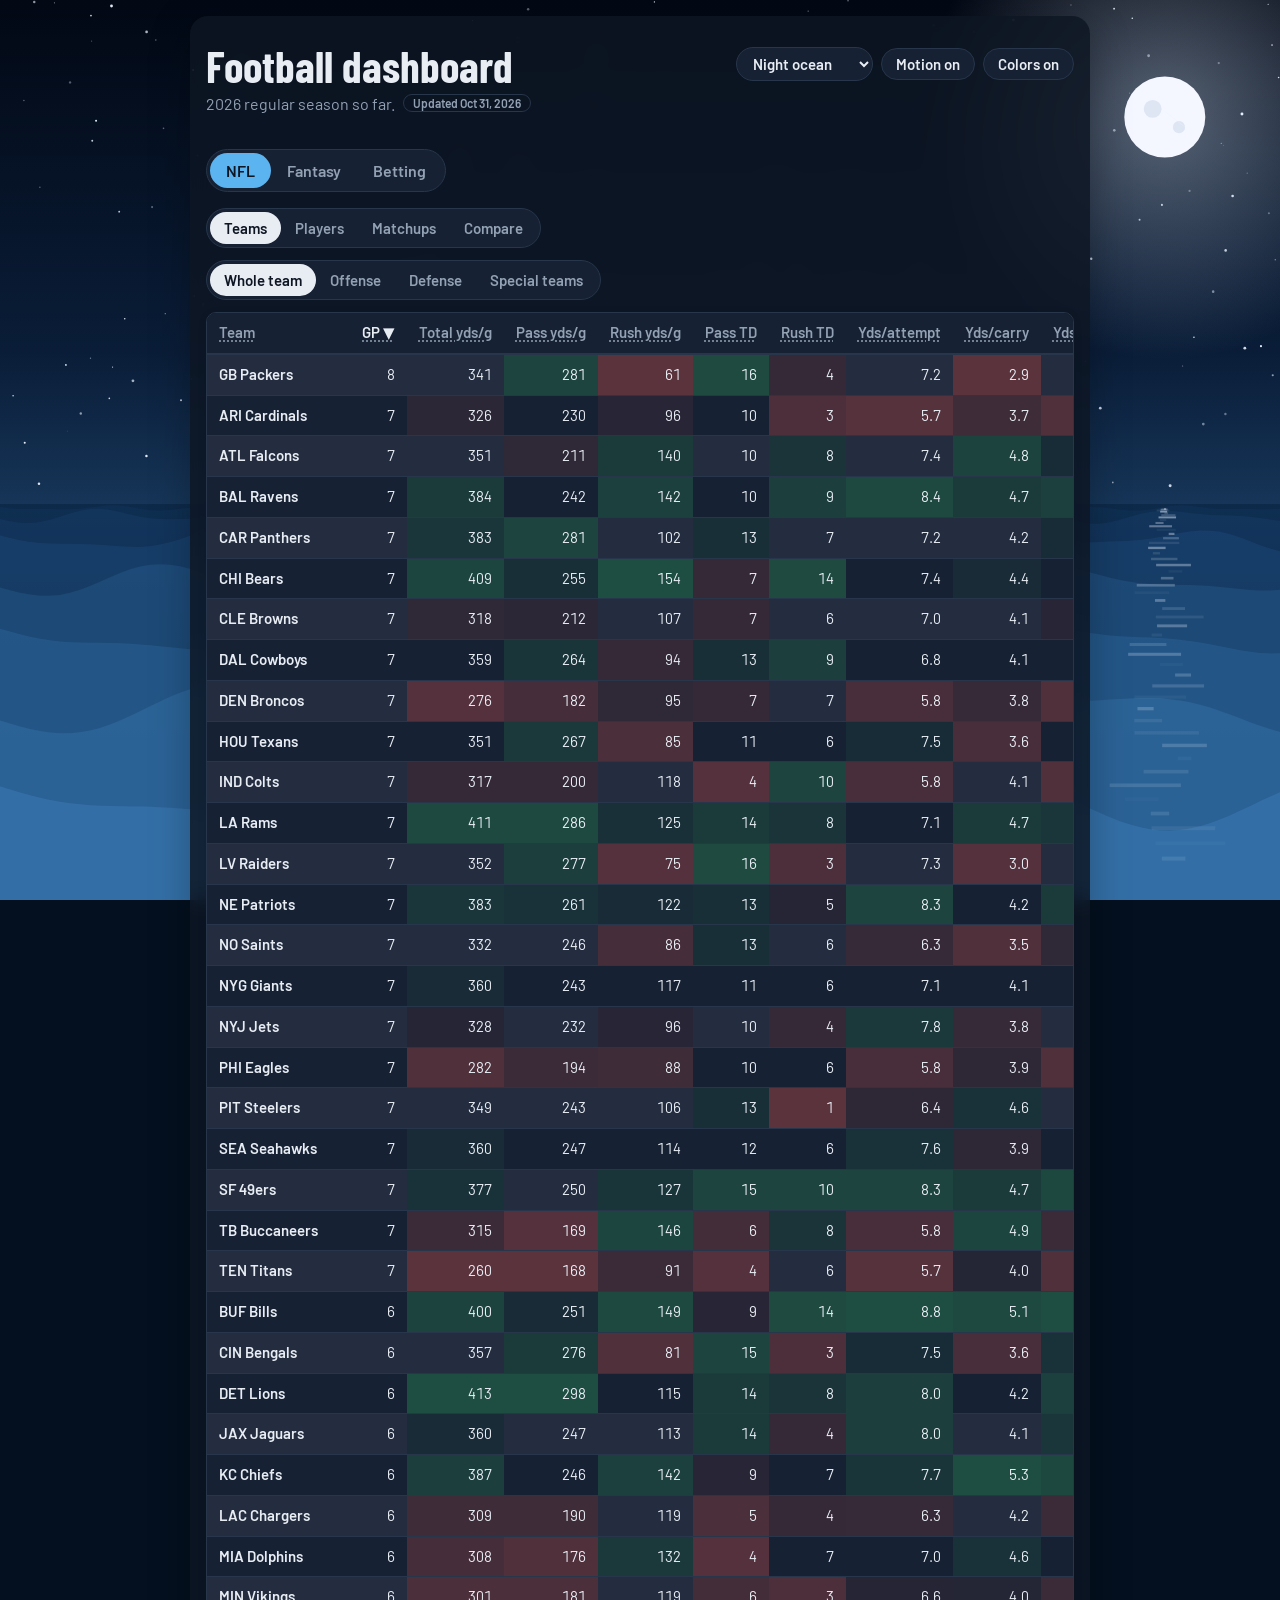
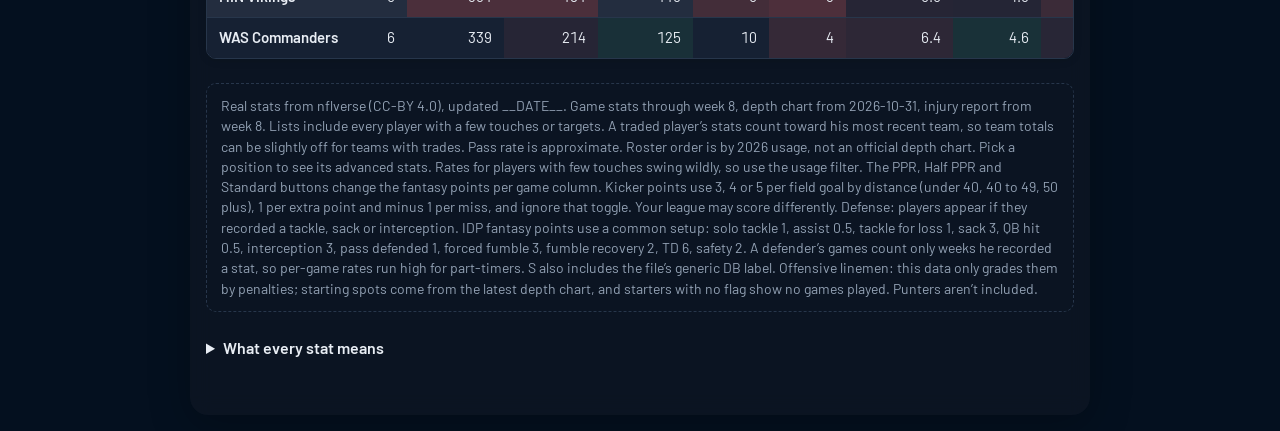
==== template.html @ 21fd90bc "College: picks and games as cards grouped by kickoff, every book's line, level I picks for 1-1.5 poi" ====
<!DOCTYPE html>
<html lang="en"><head><meta charset="utf-8">
<meta name="viewport" content="width=device-width, initial-scale=1, viewport-fit=cover">
<title>Football Dashboard</title>
<link href="https://fonts.googleapis.com/css2?family=Barlow+Condensed:wght@600;700&family=Barlow:wght@400;500;600&display=swap" rel="stylesheet">
<style>
:root{--bg:#eef1f5;--panel:#fff;--ink:#14202e;--mute:#5d6b7b;--line:#d5dce5;--a:#b36d00;--b:#1b72bd;box-sizing:border-box;padding-top:env(safe-area-inset-top,0px);padding-bottom:env(safe-area-inset-bottom,0px)}
@media (prefers-color-scheme:dark){:root:not([data-theme="light"]){--bg:#0e1623;--panel:#162133;--ink:#e8edf4;--mute:#92a1b4;--line:#27364b;--a:#f2b134;--b:#5bb4f0}}
:root[data-theme="dark"]{--bg:#0e1623;--panel:#162133;--ink:#e8edf4;--mute:#92a1b4;--line:#27364b;--a:#f2b134;--b:#5bb4f0}
html{scroll-padding-top:env(safe-area-inset-top,0px)}*,*::before,*::after{box-sizing:border-box}
body{margin:0;background:var(--sky,var(--bg));color:var(--ink);font:400 16px/1.45 Barlow,system-ui,-apple-system,"Segoe UI",sans-serif}
main{max-width:900px;margin:16px auto;padding:20px 16px 48px;position:relative;z-index:1;background:color-mix(in srgb,var(--bg) 84%,transparent);-webkit-backdrop-filter:blur(10px);backdrop-filter:blur(10px);border-radius:18px;box-shadow:0 10px 40px rgba(0,0,0,.25)}
#scene{position:fixed;inset:0;width:100%;height:100%;z-index:0;display:block}
:root[data-theme="dark"]{--sky:#04101f}:root[data-theme="light"]{--sky:#a9d6ff}:root[data-scene="snow"]{--sky:#cfe6fb}
.top .ctl{display:flex;gap:8px;flex-shrink:0;align-items:center}
select.back{font:600 15px Barlow,system-ui,sans-serif;padding:6px 12px;cursor:pointer}
.seg.sec button[aria-pressed="true"]{background:var(--b);color:var(--bg)}
tr:not(.grp):hover td{background:color-mix(in srgb,var(--b) 10%,var(--panel))}
table tr:nth-child(even):not(.grp):not(:hover) td{background:color-mix(in srgb,var(--panel) 94%,var(--ink))}
.wrap{box-shadow:0 2px 10px rgba(0,0,0,.08)}
.upd{display:inline-block;font:600 12px Barlow,system-ui,sans-serif;color:var(--mute);border:1px solid var(--line);border-radius:999px;padding:1px 9px;margin-left:8px;vertical-align:2px}.top .ctl button{white-space:nowrap}
@media (max-width:420px){.top .ctl{flex-direction:column;gap:6px;align-items:flex-end}.top .ctl button,.top .ctl select{padding:5px 10px;font-size:14px;max-width:140px}}
@media (max-width:600px){main{margin:8px 6px;border-radius:14px;padding:16px 12px 40px}}
h1,h2{font-family:"Barlow Condensed","Arial Narrow",sans-serif;margin:8px 0 4px;line-height:1}h1{font-size:clamp(30px,7vw,44px)}h2{font-size:clamp(26px,6vw,36px)}
.sub{color:var(--mute);margin:0 0 16px}
.bar{display:flex;flex-wrap:wrap;gap:10px;align-items:center;margin-bottom:12px}
.seg{display:inline-flex;flex-wrap:wrap;border:1px solid var(--line);border-radius:999px;background:var(--panel);padding:3px}
.seg button{border:0;background:none;color:var(--mute);font:600 15px Barlow,system-ui,sans-serif;padding:7px 14px;border-radius:999px;cursor:pointer}
.seg button[aria-pressed="true"]{background:var(--ink);color:var(--bg)}
input,select{font:500 16px Barlow,system-ui,sans-serif;color:var(--ink);background:var(--panel);border:1px solid var(--line);border-radius:8px;padding:8px 10px}
input{flex:1;min-width:140px}
button:focus-visible,input:focus-visible,select:focus-visible,th:focus-visible,tr:focus-visible{outline:3px solid var(--b);outline-offset:2px}
.wrap{overflow-x:auto;background:var(--panel);border:1px solid var(--line);border-radius:10px}
table{border-collapse:collapse;width:100%;font-size:15px;white-space:nowrap}
th,td{padding:9px 12px;text-align:right}th:first-child,td:first-child{text-align:left}
th{font-weight:600;color:var(--mute);border-bottom:2px solid var(--line);cursor:pointer;user-select:none}th.on{color:var(--ink)}
td{border-top:1px solid var(--line);font-variant-numeric:tabular-nums}
th:first-child,td:first-child{position:sticky;left:0;background:var(--panel)}td.nm{font-weight:600}tr.grp td{font:600 14px Barlow,system-ui,sans-serif;color:var(--mute);background:var(--bg);text-align:left}tr.go{cursor:pointer}tr.go:hover td{background:var(--bg)}
.tag{display:inline-block;min-width:2.4em;text-align:center;font:700 13px "Barlow Condensed",sans-serif;border-radius:4px;padding:1px 5px;color:var(--bg);background:var(--mute)}
.tag.QB{background:var(--a)}.tag.WR{background:var(--b)}
.tiles{display:grid;grid-template-columns:repeat(auto-fit,minmax(130px,1fr));gap:10px;margin:14px 0 18px}
.tile{background:var(--panel);border:1px solid var(--line);border-top:4px solid var(--b);border-radius:10px;padding:10px 12px}
.tile b{display:block;font:700 28px/1.1 "Barlow Condensed",sans-serif}.tile span{color:var(--mute);font-size:14px}
h3{font:600 17px Barlow,system-ui,sans-serif;margin:18px 0 6px}
.back{border:1px solid var(--line);background:var(--panel);color:var(--ink);border-radius:999px;font:600 15px Barlow,system-ui,sans-serif;padding:6px 14px;cursor:pointer}
.note{margin-top:24px;padding:12px 14px;border:1px dashed var(--line);border-radius:10px;color:var(--mute);font-size:14px}
.picks{display:grid;grid-template-columns:1fr 1fr;gap:10px;margin-bottom:14px}.pick{background:var(--panel);border:1px solid var(--line);border-radius:10px;padding:10px}.pick.a{border-top:4px solid var(--a)}.pick.b{border-top:4px solid var(--b)}.pick input{width:100%;min-width:0}
.verdict{font:700 clamp(22px,5vw,30px)/1.1 "Barlow Condensed","Arial Narrow",sans-serif;margin:16px 0 8px}
.tally{display:flex;height:10px;border-radius:5px;overflow:hidden;margin-bottom:12px}.tally i{display:block}.tally .a{background:var(--a)}.tally .b{background:var(--b)}.tally .t{background:var(--line)}
.sec{font:600 15px Barlow,system-ui,sans-serif;color:var(--mute);margin:18px 0 4px}
.row{padding:10px 0;border-top:1px solid var(--line)}.lbl{text-align:center;font-weight:500;font-size:15px;margin-bottom:6px}
.line{display:grid;grid-template-columns:64px 1fr 64px;gap:10px;align-items:center}
.cv{font:700 22px/1 "Barlow Condensed","Arial Narrow",sans-serif;color:var(--mute)}.cv.a{text-align:right}.cv.win.a{color:var(--a)}.cv.win.b{color:var(--b)}
.field{position:relative;display:flex;height:22px;border-radius:4px;overflow:hidden;background:var(--line)}
.field::after{content:"";position:absolute;inset:0;pointer-events:none;background:repeating-linear-gradient(90deg,transparent 0 calc(10% - 1px),rgba(128,128,128,.35) calc(10% - 1px) 10%)}
.fa{background:var(--a);opacity:.4}.fb{background:var(--b);opacity:.4}.row.wa .fa,.row.wb .fb{opacity:1}
.meter{position:relative;height:16px;border-radius:8px;background:var(--line);margin:4px 0 2px;overflow:hidden}
.meter::after{content:"";position:absolute;left:50%;top:-2px;bottom:-2px;width:2px;background:var(--ink);opacity:.5}
.meter i{position:absolute;top:0;bottom:0}.meter .mo{background:var(--a)}.meter .md{background:var(--b)}
.mlab{display:flex;justify-content:space-between;font-size:13px;color:var(--mute)}
.edge{margin:14px 0 4px}.edge b{font-weight:600}
.lvl{display:inline-block;min-width:2.2em;text-align:center;font:700 15px/1.3 "Barlow Condensed",sans-serif;border-radius:4px;padding:0 6px;margin-right:6px;color:#fff;background:var(--mute)}
.lvl.o{background:var(--a);color:var(--bg)}.lvl.d{background:var(--b);color:var(--bg)}.lvl.e{background:var(--line);color:var(--ink)}
.thr{display:inline-block;font:600 12px Barlow,system-ui,sans-serif;border-radius:999px;padding:1px 8px;border:1px solid var(--line)}
.thr.t4{background:#c0392b;color:#fff;border-color:#c0392b}.thr.t3{background:#e67e22;color:#fff;border-color:#e67e22}.thr.t2{color:var(--ink)}.thr.t1{color:var(--mute)}
.mix{display:flex;height:26px;border-radius:6px;overflow:hidden;font:600 14px/26px Barlow,system-ui,sans-serif;color:#fff;margin:6px 0 2px;position:relative}
.mix span{padding:0 8px;white-space:nowrap}.mix .p{background:var(--b)}.mix .r{background:var(--a);text-align:right}
.mix i{position:absolute;top:0;bottom:0;width:2px;background:var(--ink)}
td.wr{white-space:normal;min-width:170px}.olt th,.olt td{text-align:left}
[hidden]{display:none!important}
.top{display:flex;justify-content:space-between;align-items:center;gap:12px}
.dl{display:inline-block;font:600 11px/1.5 Barlow,system-ui,sans-serif;border-radius:4px;padding:0 5px;margin-left:2px;border:1px solid var(--line);color:var(--mute);vertical-align:1px}
.dl.on{border-color:var(--ink);color:var(--ink)}
.ptag{margin-top:6px;font-size:14px;color:var(--mute)}
.sec button{font-size:16px;padding:8px 16px}
.card{background:var(--panel);border:1px solid var(--line);border-radius:10px;padding:14px 16px;max-width:70ch}.card h3{margin-top:0}
.up{color:#2e9e5b;font-weight:600}.dn{color:#d9534f;font-weight:600}
.why{display:inline-block;font:600 12px Barlow,system-ui,sans-serif;border-radius:999px;padding:1px 8px;margin:1px 2px;background:var(--line);color:var(--ink)}
.gr{display:inline-block;min-width:1.8em;text-align:center;font:700 15px/1.4 "Barlow Condensed",sans-serif;border-radius:4px;color:var(--bg)}
.me td{background:color-mix(in srgb,var(--a) 14%,var(--panel))}.adv{margin:6px 0 4px 18px;padding:0}.adv li{margin:4px 0}
.st5{color:#f2b134;letter-spacing:-1px;font-size:12px;margin-left:4px}
.gA{background:#2e9e5b}.gB{background:#7cb342}.gC{background:var(--mute)}.gD{background:#e67e22}.gF{background:#d9534f}
.gl{text-decoration:underline dotted;text-underline-offset:3px;text-decoration-color:var(--mute)}
.tip{position:absolute;z-index:20;background:var(--ink);color:var(--bg);font:500 14px/1.35 Barlow,system-ui,sans-serif;padding:8px 10px;border-radius:8px;box-shadow:0 4px 14px rgba(0,0,0,.3);pointer-events:none}
#gls summary{cursor:pointer;font-weight:600;margin:24px 0 8px}#glist{display:grid;grid-template-columns:max-content 1fr;gap:4px 14px;font-size:14px}#glist dt{font-weight:600}#glist dd{margin:0;color:var(--mute)}
@media (max-width:600px){#glist{grid-template-columns:1fr}#glist dd{margin-bottom:8px}}
.pcard{position:fixed;inset:0;z-index:30;background:rgba(0,0,0,.55);display:flex;align-items:flex-start;justify-content:center;padding:4vh 12px;overflow:auto}
.pcw{position:relative;background:var(--panel);color:var(--ink);border:1px solid var(--line);border-radius:16px;max-width:680px;width:100%;padding:18px 18px 22px;box-shadow:0 20px 60px rgba(0,0,0,.45)}
.pcx{position:absolute;top:12px;right:12px;padding:4px 11px}
.pch{display:flex;gap:14px;align-items:center;margin-right:40px}.pch img{width:84px;height:84px;object-fit:cover;border-radius:50%;background:var(--bg);border:2px solid var(--line);flex-shrink:0}
.pch h2{margin:0 0 4px}.pcm{color:var(--mute);font-size:14px}
.tiles2{display:grid;grid-template-columns:repeat(auto-fit,minmax(104px,1fr));gap:8px;margin:14px 0}
.tl{background:var(--bg);border:1px solid var(--line);border-radius:10px;padding:8px 10px}.tl b{display:block;font:700 22px/1.1 "Barlow Condensed",sans-serif}.tl span{font-size:12px;color:var(--mute)}
.pcs h3{margin:16px 0 6px}.nws a{color:var(--ink)}.nws li{margin:6px 0}.nws small{color:var(--mute)}.rw{background:var(--bg);border-left:3px solid var(--b);border-radius:6px;padding:8px 12px;font-size:15px}
svg.gl2 text{fill:var(--mute);font:600 11px Barlow,system-ui,sans-serif}
td.nm{cursor:pointer}td.nm:hover{text-decoration:underline;text-underline-offset:3px}
@media (max-width:600px){.pcard{padding:0}.pcw{border-radius:0;min-height:100%}}
.seg.lg button{font-size:16px;padding:7px 18px}.seg.lg button[aria-pressed="true"]{background:var(--a);color:var(--bg)}
.lad{display:inline-block;font:500 13px/1.6 Barlow,system-ui,sans-serif;border:1px solid var(--line);border-radius:999px;padding:0 9px;margin:3px 4px 0 0;white-space:nowrap}.lad.on{border-color:#2e9e5b;background:color-mix(in srgb,#2e9e5b 18%,var(--panel))}.ladr{margin-top:8px}
.gc.cpk{border-color:#2e9e5b;box-shadow:0 0 0 1px #2e9e5b}.pill2{display:inline-block;font:700 13px/1.6 Barlow,system-ui,sans-serif;border-radius:999px;padding:0 10px;background:#2e9e5b;color:#fff;align-self:flex-start;white-space:nowrap}
.bsel{display:flex;align-items:center;gap:8px;font:600 14px Barlow,system-ui,sans-serif;color:var(--mute)}.bsel select{padding:6px 10px;font-size:15px}
.bgrid{display:grid;grid-template-columns:repeat(auto-fill,minmax(250px,1fr));gap:12px}.ggrid{display:grid;grid-template-columns:repeat(auto-fill,minmax(440px,1fr));gap:14px}.gc .gmt td{white-space:normal}
@media (max-width:600px){.ggrid{grid-template-columns:1fr}.wpw{max-width:none;flex-basis:100%}.gc .gmt td,.gc .gmt th{padding:6px 5px;font-size:14px;white-space:normal}.bsel{width:100%}.bsel select{flex:1}}
.gc,.bc,.ggrid>*,.bgrid>*{min-width:0}
.bc{background:var(--panel);border:1px solid var(--line);border-left:5px solid var(--lc,var(--a));border-radius:12px;padding:12px 14px;box-shadow:0 2px 10px rgba(0,0,0,.08)}
.bc.l2{--lc:#7cb342}.bc.l3{--lc:#2e9e5b}.bc.hero{margin:6px 0 4px;padding:16px 18px;border-left-width:8px}.bc.hero .bct{font-size:clamp(24px,5vw,32px)}
.bck{font:700 12px Barlow,system-ui,sans-serif;letter-spacing:.08em;text-transform:uppercase;color:var(--lc,var(--a));margin-bottom:4px}
.bch{display:flex;align-items:flex-start;gap:6px}.bct{font:700 20px/1.15 "Barlow Condensed","Arial Narrow",sans-serif}.bct a{color:inherit;text-decoration:underline dotted;text-underline-offset:3px}
.bcp{margin:6px 0 0;font-size:14px;color:var(--mute)}.bcp b{color:var(--ink);font-size:16px}
.bcw{margin:8px 0 0;padding-left:18px;font-size:14px;color:var(--mute)}.bcw li{margin:3px 0}.bcw b{color:var(--ink);font-weight:600}
.vch{display:inline-block;font:700 12px/1.5 Barlow,system-ui,sans-serif;border-radius:999px;padding:0 7px;background:#2e9e5b;color:#fff;white-space:nowrap}
.mch{display:inline-block;font:700 12px/1.5 Barlow,system-ui,sans-serif;border-radius:999px;padding:0 7px;background:var(--b);color:var(--bg)}
.hd{display:inline-flex;gap:2px;vertical-align:-2px}.hd i{display:block;width:8px;height:14px;border-radius:2px;background:var(--mute);opacity:.5}.hd i.y{background:#2e9e5b;opacity:1}.hd i.n{background:#d9534f;opacity:1}
.gc{background:var(--panel);border:1px solid var(--line);border-radius:12px;padding:12px 14px;box-shadow:0 2px 10px rgba(0,0,0,.08);display:flex;flex-direction:column;gap:10px}
.gch{display:flex;justify-content:space-between;gap:10px;flex-wrap:wrap}.gt{font:700 26px/1 "Barlow Condensed","Arial Narrow",sans-serif}.gt small{font-size:16px;color:var(--mute);font-weight:600}
.wpw{flex:1;min-width:150px;max-width:220px}.wpb{position:relative;display:flex;height:22px;border-radius:6px;overflow:hidden;font:600 12px/22px Barlow,system-ui,sans-serif;color:#fff}
.wpb span{padding:0 6px;white-space:nowrap;overflow:hidden}.wpb .wa{background:var(--a)}.wpb .wh{background:var(--b);text-align:right}.wpb i{position:absolute;top:-2px;bottom:-2px;width:3px;margin-left:-1px;background:var(--ink);border:1px solid var(--panel)}
.gc .wrap{box-shadow:none}.gmt td,.gmt th{padding:7px 8px;text-align:left;white-space:nowrap}.gmt td:first-child{color:var(--mute);font-weight:600}
.gmeta{display:flex;flex-direction:column;gap:2px;font-size:14px;color:var(--mute)}.gmeta b{color:var(--ink);font-weight:600}
.gprop{align-self:flex-start}
main.wide{max-width:1180px}
.sv{border:1px solid var(--line);background:var(--bg);color:var(--ink);border-radius:999px;font:700 13px/1 Barlow,system-ui,sans-serif;width:24px;height:24px;padding:0;margin-left:6px;cursor:pointer;vertical-align:1px}.sv.on{background:var(--b);color:var(--bg);border-color:var(--b)}
.sv2{margin-top:10px;font-size:14px;padding:5px 12px}.sv2.on{background:var(--b);color:var(--bg);border-color:var(--b)}
.rs{display:inline-block;font:700 12px/1.6 Barlow,system-ui,sans-serif;border-radius:999px;padding:0 9px}.rs.w{background:#2e9e5b;color:#fff}.rs.l{background:#d9534f;color:#fff}.rs.p{background:var(--line);color:var(--ink)}.rs.o{border:1px solid var(--line);color:var(--mute)}
.rstrip{background:var(--panel);border:1px solid var(--line);border-radius:10px;padding:8px 12px;margin-bottom:12px;font-size:15px}.rstrip a{color:var(--b)}
.wxw{display:inline-block;font:700 11px/1.5 Barlow,system-ui,sans-serif;border-radius:999px;padding:0 6px;background:#e67e22;color:#fff}
.stk{width:80px;min-width:0;flex:0;padding:4px 6px;font-size:15px}.psub{font:500 12px Barlow,system-ui,sans-serif;color:var(--mute)}.pt td.nm{white-space:nowrap}
</style></head><body><canvas id="scene" aria-hidden="true"></canvas><main>
<div class="top"><h1>Football dashboard</h1><div class="ctl"><select class="back" id="scn" aria-label="Background scene"><option value="ocean">Night ocean</option><option value="grass">Day grassland</option><option value="snow">Snowy peak</option></select><button class="back" id="mot" aria-label="Turn background motion on or off"></button><button class="back" id="clr" aria-label="Turn stat colors on or off"></button></div></div>
<p class="sub">2026 regular season so far.<span class="upd" id="upd"></span></p>
<nav class="bar"><div class="seg sec" id="sec"><button data-s="nfl" aria-pressed="true">NFL</button><button data-s="fan" aria-pressed="false">Fantasy</button><button data-s="bet" aria-pressed="false">Betting</button></div></nav>
<div class="bar" id="nflnav"><div class="seg" id="tabs"><button data-v="t" aria-pressed="true">Teams</button><button data-v="p" aria-pressed="false">Players</button><button data-v="n" aria-pressed="false">Matchups</button><button data-v="c" aria-pressed="false">Compare</button></div></div>
<section id="vp" hidden>
 <div class="bar"><div class="seg" id="side"><button data-d="O" aria-pressed="true">Offense</button><button data-d="D" aria-pressed="false">Defense</button></div></div>
 <div class="bar"><input id="q" type="search" placeholder="Search players" aria-label="Search players"><select id="tm" aria-label="Team"></select><select id="mn" aria-label="Minimum usage"><option value="0">Any usage</option><option value="10">10+ touches or targets</option><option value="25">25+</option><option value="50">50+</option></select></div>
 <div class="bar"><div class="seg" id="pos"></div><div class="seg" id="xg" hidden></div><div class="seg" id="sc"><button data-s="ppr" aria-pressed="true">PPR</button><button data-s="half" aria-pressed="false">Half PPR</button><button data-s="std" aria-pressed="false">Standard</button></div></div>
 <div class="wrap" id="pt"></div><p class="sub" id="ld">Loading stats…</p>
</section>
<section id="vt"><div class="bar"><div class="seg" id="tv"><button data-w="W" aria-pressed="true">Whole team</button><button data-w="O" aria-pressed="false">Offense</button><button data-w="D" aria-pressed="false">Defense</button><button data-w="S" aria-pressed="false">Special teams</button></div></div><div class="wrap" id="tt"></div><div id="td" hidden></div></section>
<section id="vc" hidden><div class="bar"><div class="seg" id="cpos"></div></div>
<div class="picks"><div class="pick a"><input id="ca" list="cl" aria-label="Player A" onfocus="this.select()"><div class="ptag" id="ia"></div></div><div class="pick b"><input id="cb" list="cl" aria-label="Player B" onfocus="this.select()"><div class="ptag" id="ib"></div></div></div><datalist id="cl"></datalist>
<div class="verdict" id="cv"></div><div class="tally" id="ct"></div><div id="cr"></div>
<p class="sub">Tap a name box and start typing to search every player at that position.</p></section>

<section id="vn" hidden><h2>Matchups</h2><p class="sub">Pick a game, then switch between the battle up front and the skill-position matchups.</p>
<div class="bar"><select id="gm" aria-label="Game"></select><div class="seg" id="mv"><button data-m="t" aria-pressed="true">Trenches</button><button data-m="s" aria-pressed="false">Skill positions</button></div></div>
<div id="ms" hidden></div><div id="mt"><div id="mu"></div>
<h3>Offensive line units</h3><div class="wrap" id="ou"></div>
<h3>Defensive line units</h3><div class="wrap" id="du"></div>
<div class="note">How the edge works: each unit’s league ranks are averaged (pass protection uses sack rate allowed and pass EPA; pass rush uses sacks and QB hits; the run game uses yards per carry and rush EPA; the front uses tackles for loss and line tackles for loss). The gap between the two averages sets the level: Even under 4 rank spots, I (slight) 4 to 9, II (clear) 10 to 17, III (big) 18 or more. It’s a guide, not a prediction. Starters and alignments come from the latest nflverse depth chart, and defenses shift fronts every play, so “likely across from him” is the usual alignment, not a guarantee. Threat levels rank every starting front player by sacks, QB hits and tackles for loss per team game: Elite is top 10%, High top 25%, Solid top half. Individual blocking grades (ESPN block win rates, PFF) aren’t in this data, so linemen show penalties only (see them under Players, Offense, OL). Run defense allowed needs game-by-game data, so tackles for loss stands in for it.</div></div></div></section>

<section id="sf" hidden><h2>Fantasy</h2>
<div class="bar"><div class="seg" id="fmt"><button data-f="dyn" aria-pressed="true">Dynasty</button><button data-f="red" aria-pressed="false">Redraft</button></div></div>
<div class="bar"><div class="seg" id="fv"><button data-x="m" aria-pressed="true">My league</button><button data-x="s" aria-pressed="false">Start / sit</button><button data-x="r" aria-pressed="false">Rankings</button><button data-x="c" aria-pressed="false">College</button></div></div>
<div id="fm"><div class="bar"><div class="seg" id="fpl"><button data-p="s" aria-pressed="true">Sleeper</button><button data-p="e" aria-pressed="false">ESPN</button></div></div>
<div class="bar" id="fsl"><input id="fsu" type="text" placeholder="Your Sleeper username" aria-label="Sleeper username" autocomplete="username"><button class="back" id="fsgo">Load my leagues</button><select id="fsls" aria-label="League" hidden></select></div>
<div class="bar" id="fel" hidden><input id="fei" type="text" inputmode="numeric" placeholder="ESPN league ID" aria-label="ESPN league ID"><input id="fet" type="text" inputmode="numeric" placeholder="Your team ID (optional)" aria-label="ESPN team ID"><button class="back" id="fego">Load league</button></div>
<p class="sub" id="fms"></p><div id="fmo"></div></div>
<div id="fs" hidden><div class="bar"><div class="seg" id="fsm"><button data-m="me" aria-pressed="true">My team</button><button data-m="all" aria-pressed="false">All starters</button></div></div><div id="fmy"></div><div id="fall"><div class="bar"><div class="seg" id="fpos"></div><div class="seg" id="fsc"><button data-s="ppr" aria-pressed="true">PPR</button><button data-s="half" aria-pressed="false">Half PPR</button><button data-s="std" aria-pressed="false">Standard</button></div></div><p class="sub" id="fsub"></p><div class="wrap" id="ft"></div></div><div class="note" id="fnote"></div><div class="note">Start/sit grades come from a simple, open formula, not a projection model: base points = 60% season average + 40% last 3 games, then multiplied by the matchup factor (what the opponent allows to that position after adjusting for schedule, divided by the league average). Grade A means the matchup factor is 1.15 or higher, B 1.05 to 1.15, C 0.95 to 1.05, D 0.85 to 0.95, F under 0.85. Only depth-chart starters on teams with an upcoming game are listed, and anyone Out or on IR is flagged. A guide, not a guarantee.</div></div>
<div id="sd" hidden>
<div class="bar"><div class="seg" id="dv"><button data-x="b" aria-pressed="true">Value board</button><button data-x="g" aria-pressed="false">Diamonds &amp; sleepers</button><button data-x="k" aria-pressed="false">Rookie picks</button></div><div class="seg" id="dfmt"><button data-f="1" aria-pressed="true">1QB</button><button data-f="2" aria-pressed="false">Superflex</button></div></div>
<div class="bar" id="ccl" hidden><div class="seg" id="cv2"><button data-c="d" aria-pressed="true">Draft prospects</button><button data-c="g" aria-pressed="false">Big board</button><button data-c="b" aria-pressed="false">Breakouts (underclassmen)</button><button data-c="f" aria-pressed="false">College fantasy</button></div><select id="ccf" aria-label="Conference"></select><div class="seg" id="csc" hidden><button data-s="ppr" aria-pressed="true">PPR</button><button data-s="std" aria-pressed="false">Standard</button></div></div>
<div class="bar" id="dctl"><input id="dq" type="search" placeholder="Search players" aria-label="Search dynasty players"><div class="seg" id="dpos"></div></div>
<p class="sub" id="dsub"></p><div class="wrap" id="dt"></div>

<div class="note" id="dnote"></div></div></section>
<section id="sb" hidden><h2>Betting</h2><p class="sub" id="bfr"></p>
<div class="bar"><div class="seg lg" id="blg" role="group" aria-label="League"><button data-l="nfl" aria-pressed="true">NFL</button><button data-l="cfb" aria-pressed="false">College</button></div></div>
<div class="bar"><div class="seg" id="bv"><button data-v="picks" aria-pressed="true">Picks</button><button data-v="games" aria-pressed="false">Games</button><button data-v="props" aria-pressed="false">Props</button><button data-v="mine" aria-pressed="false">My bets</button><button data-v="results" aria-pressed="false">Results</button></div><label class="bsel" id="bselw"><span>Sportsbook</span><select id="bbk" aria-label="Sportsbook"></select></label></div>
<div id="bctl" hidden><div class="bar"><div class="seg" id="bmk"></div></div><div class="bar"><select id="bgm" aria-label="Game"></select><input id="bq" type="search" placeholder="Search players" aria-label="Search props"><label class="sub" style="display:flex;gap:6px;align-items:center;margin:0"><input type="checkbox" id="blo" style="flex:0;min-width:0"> Picks and leans only</label></div></div>
<div id="bo"></div>
<div class="note">Not betting advice. NFL odds come from The Odds API across US sportsbooks; college lines from CollegeFootballData plus extra books on Fridays and Saturdays. Always check the price in your own app before betting. Projections: 85% season average plus 15% last 3 games, with about 4 games of last season mixed in early on, adjusted for what the opponent allows to his position (capped at -20% to +25%). Chance of going over comes from how each stat swings game to game, blended 50/50 with the sportsbooks’ fair odds. Anytime TD chance comes from usage (carries and targets). Samples are small; treat picks as places to look, not locks.</div></section>

<div class="note">Real stats from nflverse (CC-BY 4.0), updated __DATE__. <span id="fr"></span> Lists include every player with a few touches or targets. A traded player’s stats count toward his most recent team, so team totals can be slightly off for teams with trades. Pass rate is approximate. Roster order is by 2026 usage, not an official depth chart. Pick a position to see its advanced stats. Rates for players with few touches swing wildly, so use the usage filter. The PPR, Half PPR and Standard buttons change the fantasy points per game column. Kicker points use 3, 4 or 5 per field goal by distance (under 40, 40 to 49, 50 plus), 1 per extra point and minus 1 per miss, and ignore that toggle. Your league may score differently. Defense: players appear if they recorded a tackle, sack or interception. IDP fantasy points use a common setup: solo tackle 1, assist 0.5, tackle for loss 1, sack 3, QB hit 0.5, interception 3, pass defended 1, forced fumble 3, fumble recovery 2, TD 6, safety 2. A defender’s games count only weeks he recorded a stat, so per-game rates run high for part-timers. S also includes the file’s generic DB label. Offensive linemen: this data only grades them by penalties; starting spots come from the latest depth chart, and starters with no flag show no games played. Punters aren’t included.</div>
<details id="gls"><summary>What every stat means</summary><dl id="glist"></dl></details>
</main>
<div id="pc" class="pcard" hidden><div class="pcw" role="dialog" aria-modal="true" aria-labelledby="pcn"><button class="back pcx" id="pcx" aria-label="Close player card">✕</button><div id="pcb"></div></div></div>
<script>
var SCENE=(function(){var s=null,m=null;try{s=localStorage.getItem('scene');m=localStorage.getItem('theme')}catch(e){}return s||(m==='light'?'grass':'ocean')})();
document.documentElement.setAttribute('data-theme',SCENE==='ocean'?'dark':'light');document.documentElement.setAttribute('data-scene',SCENE);
var MOTION=(function(){var v=null;try{v=localStorage.getItem('motion')}catch(e){}if(v)return v==='on';return !(window.matchMedia&&matchMedia('(prefers-reduced-motion: reduce)').matches)})();
function setScene(s){SCENE=s;document.documentElement.setAttribute('data-theme',s==='ocean'?'dark':'light');document.documentElement.setAttribute('data-scene',s);try{localStorage.setItem('scene',s)}catch(e){}var b=document.getElementById('scn');if(b)b.value=s;SC.reset()}
function setMotion(on){MOTION=on;try{localStorage.setItem('motion',on?'on':'off')}catch(e){}var b=document.getElementById('mot');if(b)b.textContent=on?'Motion on':'Motion off';SC.reset()}
// ---------------- animated scenes: night ocean, day grassland
var SC=(function(){
  var cv,cx,W,H,dpr,stars=[],blades=[],clouds=[],ranges=[],flakes=[],raf=0,last=0;
  function rnd(a,b){return a+Math.random()*(b-a)}
  function size(){dpr=Math.min(window.devicePixelRatio||1,2);W=innerWidth;H=innerHeight;cv.width=W*dpr;cv.height=H*dpr;cx.setTransform(dpr,0,0,dpr,0,0);build()}
  function build(){stars=[];for(var i=0;i<Math.round(W*H/5000);i++)stars.push({x:rnd(0,W),y:rnd(0,H*.55),r:rnd(.4,1.5),p:rnd(0,6.3),s:rnd(.5,2)});
    blades=[];var n=Math.min(900,Math.round(W*.8));for(var j=0;j<n;j++){var layer=j/n;blades.push({x:rnd(-20,W+20),l:layer,h:rnd(.12,.26)*H*(.55+layer*.65),w:rnd(1.5,3.5)*(.6+layer*.8),c:Math.floor(rnd(0,5)),ph:rnd(0,6.3)})}
    blades.sort(function(a,b){return a.l-b.l});
    clouds=[];for(var k=0;k<6;k++)clouds.push({x:rnd(-.2,1.1)*W,y:rnd(.06,.38)*H,s:rnd(.6,1.4),v:rnd(4,12)});
    ranges=[[.50,.30,'#c9dcef','#9fb9d6',22],[.60,.26,'#e6f0fa','#a7bfd9',14],[.74,.18,'#f7fbff','#b8cde3',9]].map(function(R){var pts=[],x=-40,y;while(x<W+40){y=H*R[0]-H*R[1]*Math.pow(Math.random(),1.6);pts.push([x,y]);x+=rnd(W/R[4]*.5,W/R[4]*1.4)}return {pts:pts,base:R[0],hi:R[2],lo:R[3]}});
    flakes=[];for(var f=0;f<Math.round(W*H/2600);f++)flakes.push({x:rnd(0,W),y:rnd(0,H),r:rnd(.6,2.6),vx:rnd(60,160),vy:rnd(20,70),p:rnd(0,6.3)})}
  function night(t){var hz=H*.56,g=cx.createLinearGradient(0,0,0,hz);g.addColorStop(0,'#020814');g.addColorStop(.7,'#0a1d38');g.addColorStop(1,'#163558');cx.fillStyle=g;cx.fillRect(0,0,W,hz);
    stars.forEach(function(s){var a=.5+.5*Math.sin(s.p+t*s.s);cx.globalAlpha=.35+.65*a;cx.fillStyle='#e8f1ff';cx.beginPath();cx.arc(s.x,s.y,s.r,0,6.283);cx.fill()});cx.globalAlpha=1;
    var mx=W>1000?W*.91:W*.78,my=H*.13,mr=Math.max(22,Math.min(W,H)*.045),mg=cx.createRadialGradient(mx,my,mr*.5,mx,my,mr*6);mg.addColorStop(0,'rgba(220,235,255,.35)');mg.addColorStop(1,'rgba(220,235,255,0)');cx.fillStyle=mg;cx.fillRect(mx-mr*6,my-mr*6,mr*12,mr*12);
    cx.fillStyle='#f4f7ff';cx.beginPath();cx.arc(mx,my,mr,0,6.283);cx.fill();cx.fillStyle='rgba(180,195,220,.35)';cx.beginPath();cx.arc(mx-mr*.3,my-mr*.2,mr*.22,0,6.283);cx.arc(mx+mr*.35,my+mr*.25,mr*.15,0,6.283);cx.fill();
    var sg=cx.createLinearGradient(0,hz,0,H);sg.addColorStop(0,'#0d2a4a');sg.addColorStop(1,'#020a16');cx.fillStyle=sg;cx.fillRect(0,hz,W,H-hz);
    for(var L=0;L<7;L++){var y0=hz+(H-hz)*(L/7)*(L/7)+4,amp=2+L*3.2,len=120+L*60,sp=(L%2?1:-1)*(8+L*5);cx.fillStyle='rgba('+(20+L*6)+','+(60+L*10)+','+(105+L*12)+','+(.25+L*.06)+')';cx.beginPath();cx.moveTo(0,H);
      for(var x=0;x<=W+10;x+=10)cx.lineTo(x,y0+amp*Math.sin((x+t*sp)/len*6.283)+amp*.5*Math.sin((x*1.7-t*sp*.6)/len*6.283));cx.lineTo(W,H);cx.fill()}
    for(var r=0;r<46;r++){var yy=hz+4+r*r*(H-hz)/2300,wd=(8+r*1.6)*(.6+.4*Math.sin(t*1.3+r*1.7)),off=Math.sin(t*.8+r)*r*.6;cx.fillStyle='rgba(235,242,255,'+(.55-r*.01)*(.55+.45*Math.sin(t*2.1+r*2.3))+')';cx.fillRect(mx-wd/2+off,yy,wd,1.6+r*.05)}}
  function day(t){var hz=H*.6,g=cx.createLinearGradient(0,0,0,hz);g.addColorStop(0,'#3d8fe0');g.addColorStop(.55,'#8cc8f5');g.addColorStop(1,'#f6ecd0');cx.fillStyle=g;cx.fillRect(0,0,W,H);
    var sx=W*.18,sy=H*.15,sr=Math.max(26,Math.min(W,H)*.05),sg=cx.createRadialGradient(sx,sy,sr*.4,sx,sy,sr*7);sg.addColorStop(0,'rgba(255,248,220,.9)');sg.addColorStop(.25,'rgba(255,240,190,.35)');sg.addColorStop(1,'rgba(255,240,190,0)');cx.fillStyle=sg;cx.fillRect(0,0,W,H*.7);
    cx.fillStyle='#fffbea';cx.beginPath();cx.arc(sx,sy,sr,0,6.283);cx.fill();
    clouds.forEach(function(c){var x=((c.x+t*c.v)%(W*1.4))-W*.2,y=c.y,s=c.s*Math.min(1,W/900)*60;cx.fillStyle='rgba(255,255,255,.85)';cx.beginPath();cx.ellipse(x,y,s*1.6,s*.55,0,0,6.283);cx.ellipse(x+s*.9,y-s*.25,s*1.1,s*.6,0,0,6.283);cx.ellipse(x-s*.9,y+s*.05,s*.9,s*.45,0,0,6.283);cx.fill()});
    [[hz-H*.05,'#7fae8a',.0013,.6],[hz,'#6c9c58',.002,1]].forEach(function(h){cx.fillStyle=h[1];cx.beginPath();cx.moveTo(0,H);for(var x=0;x<=W+10;x+=12)cx.lineTo(x,h[0]+Math.sin(x*h[2]*6.283+h[3])*H*.03);cx.lineTo(W,H);cx.fill()});
    var fg=cx.createLinearGradient(0,hz,0,H);fg.addColorStop(0,'#7d9e3e');fg.addColorStop(1,'#3d6a24');cx.fillStyle=fg;cx.fillRect(0,hz+H*.03,W,H);
    var C=['#9fbf4a','#86aa3c','#b9c86a','#6f9a34','#cdbb6a'];
    blades.forEach(function(b){var base=hz+H*.04+b.l*(H-hz)*.95,gust=Math.sin(t*.9+b.x*.004)*.6+Math.sin(t*2.3+b.x*.011+b.ph)*.25,bend=(.35+gust*.5)*b.h*.45,tipx=b.x+bend,tipy=base-b.h*(1-Math.abs(gust)*.08);
      cx.strokeStyle=C[b.c];cx.globalAlpha=.55+b.l*.45;cx.lineWidth=b.w;cx.lineCap='round';cx.beginPath();cx.moveTo(b.x,base);cx.quadraticCurveTo(b.x+bend*.15,base-b.h*.55,tipx,tipy);cx.stroke()});cx.globalAlpha=1}
  function snow(t){var g=cx.createLinearGradient(0,0,0,H*.75);g.addColorStop(0,'#1f6fd1');g.addColorStop(.55,'#86c2f2');g.addColorStop(1,'#eef7ff');cx.fillStyle=g;cx.fillRect(0,0,W,H);
    var sx=W*.82,sy=H*.12,sr=Math.max(22,Math.min(W,H)*.04),sg=cx.createRadialGradient(sx,sy,sr*.3,sx,sy,sr*8);sg.addColorStop(0,'rgba(255,255,255,.95)');sg.addColorStop(.2,'rgba(255,250,235,.45)');sg.addColorStop(1,'rgba(255,250,235,0)');cx.fillStyle=sg;cx.fillRect(0,0,W,H*.6);
    cx.fillStyle='#ffffff';cx.beginPath();cx.arc(sx,sy,sr,0,6.283);cx.fill();
    ranges.forEach(function(R,ri){var gr=cx.createLinearGradient(0,H*(R.base-.32),0,H*R.base+40);gr.addColorStop(0,R.hi);gr.addColorStop(1,R.lo);cx.fillStyle=gr;cx.beginPath();cx.moveTo(-40,H);R.pts.forEach(function(p){cx.lineTo(p[0],p[1])});cx.lineTo(W+40,H);cx.fill();
      cx.fillStyle='rgba(70,100,140,'+(.16-ri*.03)+')';for(var i=1;i<R.pts.length-1;i++){var p=R.pts[i],q=R.pts[i+1];if(p[1]<q[1]){cx.beginPath();cx.moveTo(p[0],p[1]);cx.lineTo(q[0],q[1]);cx.lineTo(p[0]+(q[0]-p[0])*.35,H*R.base+30);cx.fill()}}
      if(ri===1)R.pts.forEach(function(p,i){if(i%2)return;var a=.25+.2*Math.sin(t*1.7+i);var sp=cx.createLinearGradient(p[0],p[1],p[0]+90,p[1]-14);sp.addColorStop(0,'rgba(255,255,255,'+a+')');sp.addColorStop(1,'rgba(255,255,255,0)');cx.fillStyle=sp;cx.beginPath();cx.ellipse(p[0]+40+((t*30+i*17)%30),p[1]-6,48,6,-.15,0,6.283);cx.fill()})});
    var fg=cx.createLinearGradient(0,H*.8,0,H);fg.addColorStop(0,'#f4f9ff');fg.addColorStop(1,'#dbe8f6');cx.fillStyle=fg;cx.beginPath();cx.moveTo(0,H);for(var x=0;x<=W+10;x+=14)cx.lineTo(x,H*.86+Math.sin(x*.004)*H*.025+Math.sin(x*.013)*H*.008);cx.lineTo(W,H);cx.fill();
    var gust=1+.6*Math.sin(t*.7);cx.fillStyle='#ffffff';
    flakes.forEach(function(f){var x=((f.x+t*f.vx*gust)%(W+40)+W+40)%(W+40)-20,y=((f.y+t*f.vy+Math.sin(t*2+f.p)*12)%(H+20)+H+20)%(H+20)-10;cx.globalAlpha=.45+f.r*.2;cx.beginPath();cx.ellipse(x,y,f.r*(1+gust*.6),f.r*.8,.12,0,6.283);cx.fill()});cx.globalAlpha=1}
  function frame(ms){raf=0;var t=ms/1000;if(MOTION&&ms-last<30){raf=requestAnimationFrame(frame);return}last=ms;
    ({ocean:night,grass:day,snow:snow}[SCENE]||night)(MOTION?t:12);if(MOTION&&!document.hidden)raf=requestAnimationFrame(frame)}
  function reset(){if(!cv)return;if(raf)cancelAnimationFrame(raf);raf=requestAnimationFrame(frame)}
  function init(){cv=document.getElementById('scene');if(!cv||!cv.getContext)return;cx=cv.getContext('2d');size();var rt_;addEventListener('resize',function(){clearTimeout(rt_);rt_=setTimeout(function(){size();reset()},150)});document.addEventListener('visibilitychange',reset);reset()}
  return {init:init,reset:reset}})();
document.addEventListener('DOMContentLoaded',function(){SC.init();var b=document.getElementById('scn');setScene(SCENE);b.onchange=function(){setScene(this.value)};var m=document.getElementById('mot');setMotion(MOTION);m.onclick=function(){setMotion(!MOTION)}});
var D,A=[];
var $=function(i){return document.getElementById(i)};
var st={sec:'nfl',v:'t',pos:'ALL',tm:'ALL',q:'',pc:4,pd:-1,tc:1,td:-1,mn:0,dq:'',tv:'W',side:'O',sc:'ppr',mv:'t'};
function f(v,d){return v==null?'–':v.toFixed(d)}
function sortRows(rows,c,dir){return rows.slice().sort(function(a,b){var x=a[c],y=b[c];if(x==null&&y==null)return 0;if(x==null)return 1;if(y==null)return -1;return(typeof x==='string'?x.localeCompare(y):x-y)*dir})}
function colsFor(p,noTeam){
  var c=[['Player',0,-1]];
  if(p==='ALL')c.push(['Pos',2,-1]);
  if(!noTeam)c.push(['Team',1,-1]);
  c.push(['GP',3,0]);
  (p==='ALL'?D.PC.WR.slice(0,5):D.PC[p]).forEach(function(s,k){c.push([s[0],4+k,s[1]]);if(k===0&&p!=='K'){c.push(['Last 3','l3',1],['Trend','tr',1],['Snap %','sn',0],['Snap % L3','sn3',0])}});
  if(p!=='ALL')c=c.filter(function(x){return (typeof x[1]==='number'&&x[1]<4)||A.some(function(r){return r[2]===p&&r[x[1]]!=null})});
  return c;
}
var OUTS={Out:1,IR:1,Reserve:1};
function injTag(j){return j?' <span class="thr '+(OUTS[j[0]]?'t4':'t3')+'" title="'+(j[1]||'Injury')+', week '+j[2]+' report">'+j[0]+' · wk '+j[2]+'</span>':''}
function tags(r){return (r.dl?' <span class="dl'+(r.dl[1]?' on':'')+'" title="'+(r.dl[1]?'Starter':'Backup')+' on the latest depth chart">'+r.dl[0]+'</span>':'')+injTag(r.inj)}
function cell(c,r){var v=r[c[1]];
  if(c[2]<0){if(c[1]===2)return '<td style="text-align:right"><span class="tag '+v+'">'+v+'</span></td>';if(c[1]===0)return '<td class="nm">'+v+tags(r)+'</td>';return '<td>'+v+'</td>'}
  if(c[1]==='tr')return '<td>'+(v==null?'–':'<span class="'+(v>=1?'up':v<=-1?'dn':'')+'">'+(v>0?'▲ +':v<0?'▼ ':'')+v.toFixed(1)+'</span>')+'</td>';
  return '<td>'+f(v,c[2])+'</td>'}
function tbl(cols,rows,sc,sd){
  return '<table><tr>'+cols.map(function(c){var on=c[1]===sc;return '<th tabindex="0" data-c="'+c[1]+'" class="'+(on?'on':'')+'">'+c[0]+(on?(sd>0?' ▲':' ▼'):'')+'</th>'}).join('')+'</tr>'+rows.map(function(r){return '<tr>'+cols.map(function(c){return cell(c,r)}).join('')+'</tr>'}).join('')+'</table>';
}
function renderP(){
  var cols=colsFor(st.pos),q=st.q.toLowerCase();
  if(!cols.some(function(c){return c[1]===st.pc}))st.pc=4;
  var rows=A.filter(function(r){return(st.pos==='ALL'||r[2]===st.pos)&&(st.tm==='ALL'||r[1]===st.tm)&&r[7]*r[3]>=st.mn&&(!q||r[0].toLowerCase().indexOf(q)>-1)});
  rows=sortRows(rows,st.pc,st.pd);
  $('pt').innerHTML=rows.length?tbl(cols,rows,st.pc,st.pd):'<p class="sub" style="padding:14px">No players match. Try clearing the search or filters.</p>';
}
function inV(k){return st.tv==='W'||D.TC[k][4].indexOf(st.tv)>-1}
function rank(k,t){var x=t[k+1],hi=D.TC[k][2];if(x==null)return null;return 1+D.T.filter(function(r){return hi?r[k+1]>x:r[k+1]<x}).length}
function team(a){tab('t');
  var t=D.T.filter(function(r){return r[0]===a})[0],n=D.T.length,g='';
  var out='<button class="back" id="bk">Back to teams</button><h2>'+a+' '+D.N[a]+'</h2><p class="sub">'+t[1]+' games played. Rank 1 is best in the league (fewest for giveaways, penalties and sacks allowed). Play mix stats are ranked most to least.</p>'+mixBar(t)+'<div class="wrap"><table><tr><th>Stat</th><th>Value</th><th>Rank</th></tr>';
  D.TC.forEach(function(s,k){if(k===0||!inV(k))return;if(s[3]!==g){g=s[3];out+='<tr class="grp"><td colspan="3">'+g+'</td></tr>'}out+='<tr><td>'+s[0]+'</td><td>'+f(t[k+1],s[1])+'</td><td>'+(rank(k,t)==null?'–':rank(k,t)+' of '+n)+'</td></tr>'});
  out+='</table></div>';
  if(st.tv==='W'||st.tv==='O')['QB','RB','WR','TE'].forEach(function(p){
    var rs=A.filter(function(r){return r[1]===a&&r[2]===p}).sort(function(x,y){return y[7]*y[3]-x[7]*x[3]});
    if(rs.length)out+='<h3>'+p+'s, in order of usage</h3><div class="wrap">'+tbl(colsFor(p,1),rs,-1,1)+'</div>';
  });
  $('td').innerHTML=out;$('td').hidden=false;$('tt').hidden=true;window.scrollTo(0,0);
  $('bk').onclick=function(){$('td').hidden=true;$('tt').hidden=false};
}
function ck(th){var c=th.dataset.c;return isNaN(c)?c:+c}
function sortClick(e,k,fn){var th=e.target.closest('th');if(!th||th.dataset.c==null)return;var c=ck(th);
  if(st[k+'c']===c)st[k+'d']*=-1;else{st[k+'c']=c;st[k+'d']=(k==='p'?c<=2:c===0)?1:-1}fn()}
function wire(){
  $('pt').addEventListener('click',function(e){var th=e.target.closest('th');if(!th)return;var c=ck(th);
    if(st.side==='D'){if(DX.c===c)DX.d*=-1;else{DX.c=c;DX.d=c<=2?1:-1}renderX()}
    else if(st.pos==='OL'){if(OS.c===c)OS.d*=-1;else{OS.c=c;OS.d=c<=2||c===4?1:-1}renderOL()}
    else sortClick(e,'p',renderP)});
  $('side').addEventListener('click',function(e){var d=e.target.dataset.d;if(!d)return;st.side=d;[].forEach.call($('side').children,function(x){x.setAttribute('aria-pressed',x.dataset.d===d)});$('pos').hidden=d==='D';$('xg').hidden=d!=='D';$('sc').hidden=d==='D';$('mn').hidden=d==='D'||st.pos==='OL'||st.pos==='K';render()});
  ['tt','ou','du'].forEach(function(id){$(id).addEventListener('click',function(e){var tr=e.target.closest('tr[data-t]');if(tr)return team(tr.dataset.t);var th=e.target.closest('th');if(!th)return;var c=+th.dataset.c,s=TS[id];if(s[0]===c)s[1]*=-1;else{s[0]=c;s[1]=c===0?1:-1}teamTbl(id)});$(id).addEventListener('keydown',function(e){if(e.key==='Enter'){var tr=e.target.closest('tr[data-t]');if(tr)team(tr.dataset.t)}})});
  $('tabs').addEventListener('click',function(e){var v=e.target.dataset.v;if(v)tab(v)});
  $('tv').addEventListener('click',function(e){var w=e.target.dataset.w;if(!w)return;st.tv=w;[].forEach.call($('tv').children,function(x){x.setAttribute('aria-pressed',x.dataset.w===w)});renderT();if(!$('td').hidden){var h=$('td').querySelector('h2');if(h)team(h.textContent.split(' ')[0])}});
  $('mn').onchange=function(){st.mn=+this.value;render()};
  $('sc').addEventListener('click',function(e){var s=e.target.dataset.s;if(s)setSc(s)});
  $('pos').innerHTML=['ALL','QB','RB','WR','TE','OL','K'].map(function(p){return '<button data-p="'+p+'" aria-pressed="'+(p==='ALL')+'">'+(p==='ALL'?'All':p)+'</button>'}).join('');
  $('pos').addEventListener('click',function(e){var p=e.target.dataset.p;if(!p)return;st.pos=p;[].forEach.call($('pos').children,function(b){b.setAttribute('aria-pressed',b.dataset.p===p)});$('mn').hidden=p==='OL'||p==='K';$('sc').hidden=p==='OL'||p==='K';render()});
  $('tm').innerHTML='<option value="ALL">All teams</option>'+Object.keys(D.N).sort().map(function(t){return '<option value="'+t+'">'+t+' '+D.N[t]+'</option>'}).join('');
  $('tm').onchange=function(){st.tm=this.value;render()};
  $('q').oninput=function(){st.q=this.value;render()};
}
function tab(v){st.v=v;[].forEach.call($('tabs').children,function(b){b.setAttribute('aria-pressed',b.dataset.v===v)});$('vp').hidden=v!=='p';$('vt').hidden=v!=='t';$('vn').hidden=v!=='n';$('vc').hidden=v!=='c'}
function ix(l){for(var k=0;k<D.TC.length;k++)if(D.TC[k][0]===l)return k}
var TS={tt:[1,-1,0],ou:[null,1,['Sack % allowed','Pass EPA/dropback','Yds/carry','Rush EPA/carry','OL penalties','OL penalty yds']],du:[null,-1,['Sacks','QB hits','Tackles for loss','DL sacks','DL QB hits','DL tackles for loss']]};
function mixBar(t){if(st.tv!=='W'&&st.tv!=='O')return '';var k=ix('Pass rate % (approx)'),p=t[k+1];if(p==null)return '';
  var lg=D.T.reduce(function(a,r){return a+(r[k+1]||0)},0)/D.T.length,pa=t[ix('Pass att/g')+1],ra=t[ix('Rush att/g')+1];
  return '<h3>Play mix</h3><div class="mix" role="img" aria-label="Pass '+p+' percent, run '+(100-p)+' percent. League average pass rate '+lg.toFixed(0)+' percent"><span class="p" style="flex:'+p+'">Pass '+p+'%</span><span class="r" style="flex:'+(100-p)+'">Run '+(100-p)+'%</span><i style="left:'+lg.toFixed(1)+'%"></i></div><p class="sub">'+f(pa,1)+' pass attempts and '+f(ra,1)+' rush attempts per game. The black line is the league average pass rate ('+lg.toFixed(0)+'%). Sacks count as pass plays and QB scrambles count as runs, so this is approximate.</p>'}
function teamTbl(id){
  var s=TS[id],idx=s[2]?s[2].map(ix):D.TC.map(function(t,k){return k}).filter(function(k){return id!=='tt'||inV(k)});
  if(s[0]==null)s[0]=idx[0]+1;
  if(id==='tt'&&idx.map(function(k){return k+1}).concat([0]).indexOf(s[0])<0){s[0]=idx[1]+1;s[1]=D.TC[idx[1]][2]?-1:1}
  var cols=[['Team',0]].concat(idx.map(function(k){return [D.TC[k][0],k+1,D.TC[k][1]]}));
  $(id).innerHTML='<table><tr>'+cols.map(function(c){var on=c[1]===s[0];return '<th tabindex="0" data-c="'+c[1]+'" class="'+(on?'on':'')+'">'+c[0]+(on?(s[1]>0?' ▲':' ▼'):'')+'</th>'}).join('')+'</tr>'+sortRows(D.T,s[0],s[1]).map(function(r){return '<tr class="go" tabindex="0" data-t="'+r[0]+'"><td class="nm">'+r[0]+' '+D.N[r[0]]+'</td>'+cols.slice(1).map(function(c){return '<td>'+f(r[c[1]],c[2])+'</td>'}).join('')+'</tr>'}).join('')+'</table>';
}
function renderT(){teamTbl('tt')}
var TB={xx:{c:3,d:-1,k:'OL',cols:[['Player',0,-1],['Team',1,-1],['Pos',2,-1],['Penalties',3,0],['Penalty yds',4,0],['Fumbles lost',5,0]]}};
function renderTB(id){var s=TB[id],rows=D[s.k];$(id).innerHTML=rows.length?tbl(s.cols,sortRows(rows,s.c,s.d),s.c,s.d):'<p class="sub" style="padding:14px">No linemen match that search.</p>'}
function ord(n){var v=n%100,x=['th','st','nd','rd'];return n+(x[(v-20)%10]||x[v]||'th')}
function mr(l,a){var k=ix(l),t=D.T.filter(function(r){return r[0]===a})[0];return {v:f(t[k+1],D.TC[k][1]),r:rank(k,t)}}
var LVL=[[18,'III','Big edge'],[10,'II','Clear edge'],[4,'I','Slight edge']];
function meter(lab,o,d,offR,defR){
  var x=(offR[0]+offR[1])/2,y=(defR[0]+defR[1])/2,z=y-x,az=Math.abs(z),lv=null;
  for(var i=0;i<LVL.length;i++)if(az>=LVL[i][0]){lv=LVL[i];break}
  var side=z>0?'o':'d',who=z>0?o+' offense':d+' defense',w=Math.min(az/31,1)*50;
  var txt=lv?'<span class="lvl '+side+'">'+lv[1]+'</span><b>'+lv[2]+': '+who+'</b>':'<span class="lvl e">=</span><b>Even</b>';
  return '<div class="edge">'+lab+': '+txt+'</div><div class="meter" role="img" aria-label="'+lab+': '+(lv?lv[2]+' to '+who:'even')+'"><i class="'+(z>0?'mo':'md')+'" style="'+(z>0?'right':'left')+':50%;width:'+w.toFixed(1)+'%"></i></div><div class="mlab"><span>'+o+' offense avg rank '+x.toFixed(0)+'</span><span>'+d+' defense avg rank '+y.toFixed(0)+'</span></div>';
}
var ACR={'4-3':{LT:['RDE'],LG:['RDT'],C:['RDT','LDT'],RG:['LDT'],RT:['LDE']},'3-4':{LT:['WLB','RDE'],LG:['RDE'],C:['NT'],RG:['LDE'],RT:['SLB','LDE']}};
var THR=['','Low','Solid','High','Elite'];
function olTable(o,d){
  if(!D.DEP||!D.DEP.T[o]||!D.DEP.T[d])return '<p class="sub">Depth charts aren’t available right now, so individual matchups are hidden.</p>';
  var O=D.DEP.T[o],F=D.DEP.T[d],fr={};F.fr.forEach(function(x){fr[x[0]]=x});
  var h='<div class="wrap"><table class="olt"><tr><th>Spot</th><th>'+o+' starter</th><th>Flags</th><th>Likely across from him ('+d+' '+F.s+')</th><th>Threat</th></tr>';
  O.ol.forEach(function(l){
    var opp=(ACR[F.s][l[0]]||[]).map(function(s){return fr[s]}).filter(Boolean);
    var top=opp.reduce(function(m,x){return !m||x[5]>m[5]?x:m},null);
    h+='<tr><td>'+l[0]+'</td><td class="nm">'+l[1]+'</td><td>'+l[2]+(l[3]?' ('+l[3]+' yds)':'')+'</td><td class="wr">'+(opp.length?opp.map(function(x){return '<b>'+x[1]+'</b> ('+x[0]+') · '+x[2]+' sk, '+x[3]+' hits, '+x[4]+' TFL'}).join('<br>'):'–')+'</td><td>'+(top?'<span class="thr t'+top[5]+'">'+THR[top[5]]+'</span>':'–')+'</td></tr>';
  });
  return h+'</table></div>';
}
function side(o,d){
  var P=[['Sack % allowed','Sacks'],['Pass EPA/dropback','QB hits'],['Yds/carry','Tackles for loss'],['Rush EPA/carry','DL tackles for loss']],R=[];
  var h='<h3>'+o+' offense vs '+d+' defense</h3><div class="wrap"><table data-gl="mup"><tr><th>'+o+' offense</th><th>Value</th><th>Rank</th><th>'+d+' defense</th><th>Value</th><th>Rank</th></tr>';
  P.forEach(function(p){var x=mr(p[0],o),y=mr(p[1],d);R.push([x.r,y.r]);h+='<tr><td>'+p[0]+'</td><td>'+x.v+'</td><td>'+ord(x.r)+'</td><td>'+p[1]+'</td><td>'+y.v+'</td><td>'+ord(y.r)+'</td></tr>'});
  h+='</table></div>'+meter('Pass protection vs pass rush',o,d,[R[0][0],R[1][0]],[R[0][1],R[1][1]])+meter('Run game vs front',o,d,[R[2][0],R[3][0]],[R[2][1],R[3][1]])+meter('Overall in the trenches',o,d,[(R[0][0]+R[2][0])/2,(R[1][0]+R[3][0])/2],[(R[0][1]+R[2][1])/2,(R[1][1]+R[3][1])/2]);
  var thr=D.X.filter(function(r){return r[1]===d}).sort(function(x,y){return (y[8]+y[9])-(x[8]+x[9])||y[7]-x[7]}).slice(0,3);
  h+='<h3>'+d+'’s 3 biggest pass-rush threats</h3><p class="sub">'+(thr.length?thr.map(function(r,i){return (i+1)+'. <b>'+r[0]+'</b> ('+r[2]+') · '+r[8]+(r[8]===1?' sack, ':' sacks, ')+r[9]+' QB hits, '+r[7]+' TFL'}).join('<br>'):'No data')+'</p>';
  return h+'<h3>'+o+' line, man by man</h3>'+olTable(o,d);
}
function matchup(){var g=D.G[+$('gm').value||0];$('mu').innerHTML=side(g[0],g[1])+side(g[1],g[0]);skillRender()}
var SKN={QB:1,RB:2,WR:3,TE:1};
function sp(v){return st.sc==='std'?v[1]:st.sc==='half'?(v[0]+v[1])/2:v[0]}
function srank(t,side,p){var W=D.ALW.T,ks=side==='a'?'aa':side,me=W[t]&&W[t][ks]&&W[t][ks][p];side=ks;if(!me)return null;var x=sp(me),n=0;for(var k in W){var o=W[k][side][p];if(o&&(side==='s'?sp(o)>x:sp(o)<x))n++}return n+1}
function edgeChip(z){var az=Math.abs(z);for(var i=0;i<LVL.length;i++)if(az>=LVL[i][0])return '<span class="lvl '+(z>0?'o':'d')+'" title="'+LVL[i][2]+'">'+LVL[i][1]+'</span>'+(z>0?'Offense':'Defense');return '<span class="lvl e">=</span>Even'}
function skillSide(o,d){
  var W=D.ALW.T;if(!W[o]||!W[d])return '<p class="sub">No game data for this team yet.</p>';
  var h='<h3>'+o+' skill players vs '+d+' defense</h3><div class="wrap"><table class="olt"><tr><th>Pos</th><th>'+o+' players ('+SCL[st.sc]+')</th><th>'+o+' pts/g at spot</th><th>'+d+' allows/g (adj. rank)</th><th>Yds allowed/g</th><th>TD allowed/g</th><th>Edge</th></tr>',ox=[],dy=[],OUT=[];
  ['QB','RB','WR','TE'].forEach(function(p){
    var DK=D.DEP&&D.DEP.T[o]&&D.DEP.T[o].sk&&D.DEP.T[o].sk[p],pl;
    if(DK&&DK.length){var cv=function(x){var v=st.sc==='std'?x[2]:st.sc==='half'&&x[1]!=null?Math.round((x[1]+x[2])*5)/10:x[1];var a=[x[0],o,p,0,v];a.inj=x[3];return a},isOut=function(x){return x[3]&&OUTS[x[3][0]]};
      DK.slice(0,SKN[p]).forEach(function(x,i){if(isOut(x))OUT.push([p,p+(i+1),cv(x)])});
      pl=DK.filter(function(x){return !isOut(x)}).slice(0,SKN[p]).map(cv)}
    else pl=A.filter(function(r){return r[1]===o&&r[2]===p}).sort(function(x,y){return y[7]*y[3]-x[7]*x[3]}).slice(0,SKN[p]);
    var so=W[o].s[p],al=W[d].a[p],ro=srank(o,'s',p),rd=srank(d,'a',p);
    if(!so||!al)return;ox.push(ro);dy.push(rd);
    h+='<tr><td><span class="tag '+p+'">'+p+'</span></td><td class="wr">'+(pl.length?pl.map(function(r){return '<b>'+r[0]+'</b> '+f(r[4],1)+injTag(r.inj)}).join('<br>'):'–')+'</td><td>'+f(sp(so),1)+' ('+ord(ro)+')</td><td>'+f(sp(al),1)+' ('+ord(rd)+')</td><td>'+f(al[2],0)+'</td><td>'+f(al[3],1)+'</td><td>'+edgeChip(rd-ro)+'</td></tr>';
  });
  h+='</table></div>';
  if(OUT.length)h+='<h3>'+o+' starters who are out</h3><p class="sub">These players are listed as starters on the depth chart but are Out on the latest injury report or on injured reserve, so the next man up from the depth chart is shown above. Their numbers are here if they end up playing.</p><div class="wrap"><table class="olt"><tr><th>Pos</th><th>Depth spot</th><th>Player ('+SCL[st.sc]+')</th></tr>'+OUT.map(function(x){return '<tr><td><span class="tag '+x[0]+'">'+x[0]+'</span></td><td>'+x[1]+'</td><td class="nm">'+x[2][0]+' '+f(x[2][4],1)+injTag(x[2].inj)+'</td></tr>'}).join('')+'</table></div>';
  if(ox.length)h+=meter('Overall skill-position matchup',o,d,[ox.reduce(function(a,b){return a+b},0)/ox.length,ox.reduce(function(a,b){return a+b},0)/ox.length],[dy.reduce(function(a,b){return a+b},0)/dy.length,dy.reduce(function(a,b){return a+b},0)/dy.length]);
  var F=D.DEP&&D.DEP.T[d];
  if(F&&F.db&&F.db.length){h+='<h3>'+d+' secondary (starters)</h3><div class="wrap"><table class="olt"><tr><th>Spot</th><th>Player</th><th>INT</th><th>Passes defended</th><th>Tackles</th></tr>'+F.db.map(function(x){return '<tr><td>'+x[0]+'</td><td class="nm">'+x[1]+'</td><td>'+x[2]+'</td><td>'+x[3]+'</td><td>'+x[4]+'</td></tr>'}).join('')+'</table></div>'}
  return h;
}
function skillRender(){
  if(!D.ALW){$('ms').innerHTML='<p class="sub">Game-by-game stats aren’t available right now, so skill matchups are hidden. They come back with the next refresh.</p>';return}
  var g=D.G[+$('gm').value||0];
  $('ms').innerHTML=skillSide(g[0],g[1])+skillSide(g[1],g[0])+'<div class="note">How it works: “pts/g at spot” is the fantasy points per game this offense gets from that position, ranked 1st (most) to 32nd. “Allows/g” is the fantasy points per game this defense gives up to that position, ranked 1st (toughest, fewest allowed) to 32nd (softest). The edge compares those two ranks with the same levels as the trenches: Even under 4 spots, I (slight) 4 to 9, II (clear) 10 to 17, III (big) 18 or more. Through week '+D.ALW.wk+'. Points follow the PPR, Half PPR or Standard setting on the Players tab. Players shown are the current starters from the latest depth chart (top QB, two RBs, three WRs, top TE). Anyone Out on the latest injury report or on injured reserve moves to the out section and the next man up takes his spot; Questionable and Doubtful players stay in with a tag. A dash means no stats yet this season. Defense ranks are adjusted for schedule: each game counts what the defense allowed compared with what that offense usually scores at the position, so a defense that faced weak offenses doesn’t look tougher than it is. The allows/g number itself is the plain average. A guide, not a prediction.</div>';
}
function initN(){
  $('gm').innerHTML=D.G.map(function(g,i){return '<option value="'+i+'">'+g[0]+' at '+g[1]+' · '+g[2]+'</option>'}).join('');
  $('gm').onchange=matchup;
  $('mv').addEventListener('click',function(e){var m=e.target.dataset.m;if(!m)return;st.mv=m;[].forEach.call($('mv').children,function(x){x.setAttribute('aria-pressed',x.dataset.m===m)});$('mt').hidden=m!=='t';$('ms').hidden=m!=='s'});
  teamTbl('ou');teamTbl('du');matchup();
}
var CP={pos:'QB',a:null,b:null},LOWER=['INT','Sack %','Fum lost'];
function cList(){return A.filter(function(r){return r[2]===CP.pos}).sort(function(x,y){return y[4]*y[3]-x[4]*x[3]})}
function cLab(r){return r[0]+' ('+r[1]+')'}
function cSetup(){var l=cList();CP.a=l[0];CP.b=l[1];$('cl').innerHTML=l.map(function(r){return '<option value="'+cLab(r)+'">'}).join('');$('ca').value=cLab(l[0]);$('cb').value=cLab(l[1]);cRender()}
function cPick(k,el){var r=cList().filter(function(x){return cLab(x)===el.value})[0];if(r){CP[k]=r;cRender()}}
function cRender(){
  $('ia').innerHTML=CP.a?CP.a[1]+' · '+CP.a[3]+' GP'+tags(CP.a):'';$('ib').innerHTML=CP.b?CP.b[1]+' · '+CP.b[3]+' GP'+tags(CP.b):'';
  var a=CP.a,b=CP.b,wa=0,wb=0,rows='';
  D.PC[CP.pos].forEach(function(s,k){var x=a[4+k],y=b[4+k];if(x==null&&y==null)return;
    var low=LOWER.indexOf(s[0])>-1,nul=x==null||y==null,aw=(nul||x===y)?0:((low?x<y:x>y)?1:-1),sh=.5;
    if(aw===1)wa++;else if(aw===-1)wb++;
    if(!nul&&x!==y){var lo=Math.min(x,y),up=Math.max(x,y);sh=((x-lo)+.5*(up-lo))/(2*(up-lo));if(low)sh=1-sh}
    if(k===0)rows+='<div class="sec">The box score</div>';if(k===5)rows+='<div class="sec">Under the hood</div>';
    rows+='<div class="row '+(aw===1?'wa':aw===-1?'wb':'')+'"><div class="lbl">'+s[0]+(low?' (lower is better)':'')+'</div><div class="line"><span class="cv a '+(aw===1?'win':'')+'">'+f(x,s[1])+'</span><div class="field" role="img" aria-label="'+s[0]+': '+a[0]+' '+f(x,s[1])+', '+b[0]+' '+f(y,s[1])+'"><div class="fa" style="flex:'+sh.toFixed(3)+'"></div><div class="fb" style="flex:'+(1-sh).toFixed(3)+'"></div></div><span class="cv b '+(aw===-1?'win':'')+'">'+f(y,s[1])+'</span></div></div>';
  });
  $('cr').innerHTML=rows;
  $('cv').textContent=a===b?'Pick two different players':wa===wb?'Dead even: '+wa+' categories each':(wa>wb?a[0]:b[0])+' wins '+Math.max(wa,wb)+' of '+(wa+wb)+' decided categories';
  $('ct').innerHTML='<i class="a" style="flex:'+wa+'"></i><i class="b" style="flex:'+wb+'"></i>';
}
function cInit(){
  $('cpos').innerHTML=['QB','RB','WR','TE'].map(function(p){return '<button data-p="'+p+'" aria-pressed="'+(p==='QB')+'">'+p+'</button>'}).join('');
  $('cpos').addEventListener('click',function(e){var p=e.target.dataset.p;if(!p)return;CP.pos=p;[].forEach.call($('cpos').children,function(x){x.setAttribute('aria-pressed',x.dataset.p===p)});cSetup()});
  $('ca').oninput=function(){cPick('a',this)};$('cb').oninput=function(){cPick('b',this)};
  cSetup();
}
var DX={g:'ALL',c:15,d:-1,q:'',t:'ALL'};
var XC=[['Player',0,-1],['Team',1,-1],['Pos',2,-1],['GP',3,0],['Tackles',4,0],['Solo',5,0],['Tkl/g',6,1],['TFL',7,0],['Sacks',8,1],['QB hits',9,0],['INT',10,0],['PD',11,0],['FF',12,0],['Fum rec',13,0],['Def TD',14,0]];XC.splice(4,0,['IDP/g',16,1],['IDP pts',15,1],['Snap %','sn',0],['Snap % L3','sn3',0]);
var KC=[['Player',0,-1],['Team',1,-1],['GP',3,0],['FG made',4,0],['FG att',5,0],['FG %',6,1],['Long',7,0],['0-39',8,0],['40-49',9,0],['50+',10,0],['Missed',11,0],['Missed 40+',12,0],['XP made',13,0],['XP att',14,0],['Fantasy pts',15,0],['Pts/g',16,1]];
var XG={DL:['DE','DT','NT','DL'],LB:['LB','ILB','MLB','OLB'],CB:['CB'],S:['S','SAF','FS','SS','DB']};
function renderX(){
  var k=false,cols=XC,q=st.q.toLowerCase();
  if(!cols.some(function(c){return c[1]===DX.c}))DX.c=15;
  var rows=(k?D.K:D.X).filter(function(r){return(k||DX.g==='ALL'||XG[DX.g].indexOf(r[2])>-1)&&(st.tm==='ALL'||r[1]===st.tm)&&(!q||r[0].toLowerCase().indexOf(q)>-1)});
  $('pt').innerHTML=rows.length?tbl(cols,sortRows(rows,DX.c,DX.d),DX.c,DX.d):'<p class="sub" style="padding:14px">No players match. Try clearing the search or filters.</p>';
}
function initX(){
  $('xg').innerHTML=['ALL','DL','LB','CB','S'].map(function(g){return '<button data-g="'+g+'" aria-pressed="'+(g==='ALL')+'">'+(g==='ALL'?'All':g)+'</button>'}).join('');
  $('xg').addEventListener('click',function(e){var g=e.target.dataset.g;if(!g)return;DX.g=g;[].forEach.call($('xg').children,function(b){b.setAttribute('aria-pressed',b.dataset.g===g)});renderX()});
}
var OS={c:4,d:1},OLC=[['Player',0,-1],['Team',1,-1],['Pos',2,-1],['GP',3,0],['Starting spot',4,-1],['Penalties',5,0],['Penalty yds',6,0]];
function renderOL(){var q=st.q.toLowerCase(),rows=(D.OLP||[]).filter(function(r){return(st.tm==='ALL'||r[1]===st.tm)&&(!q||r[0].toLowerCase().indexOf(q)>-1)});
  var srt=OS.c===4?rows.slice().sort(function(a,b){var o=['LT','LG','C','RG','RT'],x=o.indexOf(a[4]),y=o.indexOf(b[4]);x=x<0?9:x;y=y<0?9:y;return((x===9)-(y===9))*OS.d||a[1].localeCompare(b[1])||(x-y)}):sortRows(rows,OS.c,OS.d);
  $('pt').innerHTML=rows.length?tbl(OLC,srt,OS.c,OS.d):'<p class="sub" style="padding:14px">No linemen match. Try clearing the search or team filter.</p>'}
function render(){if(st.side==='D')renderX();else if(st.pos==='OL')renderOL();else renderP()}
var SCL={ppr:'PPR/g',half:'Half PPR/g',std:'Std/g'};
function setForm(r){var fm=r.fm;if(!fm)return;r.l3=fm[0]==null?null:st.sc==='ppr'?fm[0]:st.sc==='std'?fm[1]:Math.round((fm[0]+fm[1])*5)/10;r.tr=r.l3==null||r[4]==null?null:Math.round((r.l3-r[4])*10)/10}
function setSc(m){st.sc=m;A.forEach(function(r){r[4]=m==='ppr'?r.pp:m==='std'?r.sd:Math.round((r.pp+r.sd)*5)/10;setForm(r)});[].forEach.call($('fsc').children,function(b){b.setAttribute('aria-pressed',b.dataset.s===m)});[].forEach.call($('csc').children,function(b){b.setAttribute('aria-pressed',b.dataset.s===m)});if(st.sec==='fan'&&FV==='c')renderD();['QB','RB','WR','TE'].forEach(function(p){D.PC[p][0][0]=SCL[m]});[].forEach.call($('sc').children,function(b){b.setAttribute('aria-pressed',b.dataset.s===m)});render();if(CP.a)cRender();if(D.G)skillRender();if(st.sec==='fan'&&FV==='s')renderF();if(st.sec==='fan'&&FV==='m'&&RL.M)leagueRender()}
function fresh(){var s=D.META&&D.META.sources;if(D.META&&D.META.built)$('upd').textContent='Updated '+D.META.built.replace(/ at .*/,'');if(!s)return;var x=[];
  if(s.weekly_stats)x.push('Game stats through week '+s.weekly_stats.week);if(s.depth)x.push('depth chart from '+s.depth.asof);if(s.injuries)x.push('injury report from week '+s.injuries.week);
  $('fr').textContent=x.length?x.join(', ')+'.':''}
function showSec(s){st.sec=s;[].forEach.call($('sec').children,function(b){b.setAttribute('aria-pressed',b.dataset.s===s)});
  $('nflnav').hidden=s!=='nfl';['vp','vt','vn','vc'].forEach(function(id){$(id).hidden=s!=='nfl'||id!=='v'+st.v});$('sf').hidden=s!=='fan';$('sb').hidden=s!=='bet';document.querySelector('main').classList.toggle('wide',s==='bet');
  if(s==='fan')fShow();if(s==='bet')renderB()}
// ---------------- Dynasty
var DS={v:'b',f:1,p:'ALL',q:'',c:'val',d:-1};
function dRows(){var V=DS.f===1?7:8,rows=D.DY.P.map(function(r){var o=r.slice();o.val=r[V];o.inj=r[14];o.dl=r[15];return o});
  ['QB','RB','WR','TE'].forEach(function(p){var g=rows.filter(function(r){return r[1]===p});
    g.slice().sort(function(a,b){return b.val-a.val}).forEach(function(r,i){r.vr=i+1});
    g.filter(function(r){return r[10]!=null&&r[9]>=3}).sort(function(a,b){return b[10]-a[10]}).forEach(function(r,i){r.pr=i+1});
    g.forEach(function(r){r.gap=r.pr?r.vr-r.pr:null;r.s3=r[13]!=null&&r[12]!=null?r[13]-r[12]:null;r.f3=r[11]!=null&&r[10]!=null?Math.round((r[11]-r[10])*10)/10:null})});
  return rows}
var DC=[['Player',0,-1],['Pos',1,-1],['Team',2,-1],['Age',3,1],['Drafted','dr',-1],['College',6,-1],['Value','val',0],['Pos rank','vr',0],['PPR/g',10,1],['Prod rank','pr',0],['Value gap','gap',0],['Last 3',11,1],['Snap %',12,0],['Snap % L3',13,0]];
function dCell(c,r){var v=r[c[1]];
  if(c[1]===0)return '<td class="nm">'+v+tags(r)+'</td>';
  if(c[1]===1)return '<td><span class="tag '+v+'">'+v+'</span></td>';
  if(c[1]==='dr')return '<td>'+(r[4]?r[4]+(r[5]?' R'+r[5]:''):'–')+'</td>';
  if(c[1]==='vr'||c[1]==='pr')return '<td>'+(v?r[1]+v:'–')+'</td>';
  if(c[1]==='gap')return '<td>'+(v==null?'–':'<span class="'+(v>=8?'up':v<=-8?'dn':'')+'">'+(v>0?'+':'')+v+'</span>')+'</td>';
  if(c[2]<0)return '<td'+(c[1]===6?' class="wr"':'')+'>'+(v||'–')+'</td>';
  return '<td>'+f(v,c[2])+'</td>'}
function dTbl(cols,rows,extra){return '<table><tr>'+cols.map(function(c){var on=!extra&&c[1]===DS.c;return '<th tabindex="0" data-c="'+c[1]+'" class="'+(on?'on':'')+'">'+c[0]+(on?(DS.d>0?' ▲':' ▼'):'')+'</th>'}).join('')+(extra?'<th>Why</th>':'')+'</tr>'+rows.map(function(r){return '<tr>'+cols.map(function(c){return dCell(c,r)}).join('')+(extra?'<td class="wr">'+extra(r)+'</td>':'')+'</tr>'}).join('')+'</table>'}
function why(r){var w=[];if(r.gap>=8)w.push('Producing like '+r[1]+r.pr+', valued '+r[1]+r.vr);if(r.s3>=8)w.push('Snaps up '+r.s3+' pts lately');if(r.f3>=3)w.push('Last 3 games +'+r.f3+' PPR/g');if(r[3]!=null&&r[3]<=23)w.push('Age '+r[3]);return w.map(function(x){return '<span class="why">'+x+'</span>'}).join(' ')}
function renderD(){var m=false;$('dt').hidden=false;$('dsub').hidden=false;$('dfmt').hidden=DS.v==='c';$('ccl').hidden=DS.v!=='c';if(m){$('dctl').hidden=true;return}
  if(DS.v==='c'){$('dctl').hidden=false;return renderC()}
  if(!D.DY){$('dt').innerHTML='<p class="sub" style="padding:14px">Dynasty values aren’t available right now. They come back with the next refresh.</p>';return}
  $('dctl').hidden=DS.v==='k';var q=DS.q.toLowerCase(),rows=dRows().filter(function(r){return(DS.p==='ALL'||r[1]===DS.p)&&(!q||r[0].toLowerCase().indexOf(q)>-1)});
  if(DS.v==='k'){var K=D.DY.K.slice().sort(function(a,b){return b[DS.f]-a[DS.f]});$('dsub').textContent='Trade value of future rookie draft picks. Early, mid and late mean where in the round the pick is expected to land.';
    $('dt').innerHTML='<table><tr><th>Pick</th><th>Value</th></tr>'+K.map(function(k){return '<tr><td class="nm">'+k[0]+'</td><td>'+k[DS.f].toLocaleString()+'</td></tr>'}).join('')+'</table>'}
  else if(DS.v==='g'){var CUT={QB:24,RB:36,WR:36,TE:18};rows=rows.filter(function(r){return r[3]!=null&&r[3]<=25.5&&r.vr>(r[1]==='TE'||r[1]==='QB'?8:20)&&((r.pr&&r.pr<=CUT[r[1]])||(r[13]!=null&&r[13]>=60))&&(r.gap>=8||r.s3>=8||r.f3>=3)&&!(r.inj&&OUTS[r.inj[0]])});
    rows.sort(function(a,b){var s=function(r){return Math.min(Math.max(r.gap||0,0),30)+Math.max(r.s3||0,0)/2+Math.max(r.f3||0,0)*2};return s(b)-s(a)});
    $('dsub').textContent='Young players (25 or under, outside the top tier at their position) whose usage or production is running ahead of their trade value. Buy-low candidates before the market catches up. To make the list a player has to be producing (top 36 RB or WR, top 24 QB, top 18 TE by PPR per game) or playing at least 60% of snaps over his last 3 games. Sorted by how far ahead of his value he’s running.';
    $('dt').innerHTML=rows.length?dTbl(DC.filter(function(c){return c[1]!==6}),rows.slice(0,60),why):'<p class="sub" style="padding:14px">No players match right now.</p>'}
  else{rows=sortRows(rows,DS.c,DS.d);$('dsub').textContent='Every fantasy-relevant player with a dynasty trade value. Value gap compares where he ranks in production (PPR per game, 3+ games) with where he ranks in value at his position: a big plus means producing above his price.';
    $('dt').innerHTML=dTbl(DC,rows)}
  $('dnote').textContent='Trade values from DynastyProcess (based on FantasyPros expert rankings), updated '+((D.META.sources.dynasty_values||{}).asof||'')+'. 1QB and Superflex values differ mostly for quarterbacks. Production and snap share are 2026 so far. Rookies and backups with little playing time have no production rank yet.'}
function initD(){
  $('dpos').innerHTML=['ALL','QB','RB','WR','TE'].map(function(p){return '<button data-p="'+p+'" aria-pressed="'+(p==='ALL')+'">'+(p==='ALL'?'All':p)+'</button>'}).join('');
  var grp=function(id,attr,fn){$(id).addEventListener('click',function(e){var v=e.target.dataset[attr];if(v==null)return;[].forEach.call($(id).children,function(b){b.setAttribute('aria-pressed',b.dataset[attr]===v)});fn(v);renderD()})};
  grp('dv','x',function(v){DS.v=v});grp('dfmt','f',function(v){DS.f=+v});grp('dpos','p',function(v){DS.p=v});
  $('dq').oninput=function(){DS.q=this.value;renderD()};
  $('dt').addEventListener('click',function(e){var th=e.target.closest('th');if(!th||th.dataset.c==null)return;var c=ck(th);if(DS.c===c)DS.d*=-1;else{DS.c=c;DS.d=(c==='vr'||c==='pr'||c===3||c===0||c===2)?1:-1}renderD()});
}
// ---------------- College
var CS={v:'d',cf:'ALL',c:35,d:1},P4=['SEC','Big Ten','Big 12','ACC'],CLS=['','Fr','So','Jr','Sr','Sr'];
var CCOL={ALL:[['Usage %',8,0],['PPA/play',9,2],['Total PPA',10,1],['Pass yds',14,0],['Rush yds',19,0],['Rec yds',23,0],['TD','td',0]],
 QB:[['Usage %',8,0],['PPA/play',9,2],['Total PPA',10,1],['Att',12,0],['Cmp %',13,1],['Pass yds',14,0],['Pass TD',15,0],['INT',16,0],['Y/A',17,1],['Rush yds',19,0],['Rush TD',20,0]],
 RB:[['Usage %',8,0],['PPA/play',9,2],['Total PPA',10,1],['Car',18,0],['Rush yds',19,0],['YPC',21,1],['Rush TD',20,0],['Rush yds share %',27,0],['Rec',22,0],['Rec yds',23,0]],
 WR:[['Usage %',8,0],['PPA/play',9,2],['Total PPA',10,1],['Rec',22,0],['Rec yds',23,0],['Rec TD',24,0],['YPR',25,1],['Rec yds share %',26,0]]};
CCOL.TE=CCOL.WR;
function renderC(){if(!D.CF){$('dsub').hidden=false;$('dsub').textContent='';$('dt').innerHTML='<p class="sub" style="padding:14px">College data isn’t available right now. It needs the CFBD_KEY secret and comes back with the next refresh.</p>';return}
  var fan=CS.v==='f';$('csc').hidden=!fan;var q=DS.q.toLowerCase(),rows=D.CF.P.filter(function(r){return (fan||(CS.v==='d'?r[11]!==false:r[11]===false))&&(DS.p==='ALL'||r[1]===DS.p)&&(CS.cf==='ALL'||(CS.cf==='P4'?P4.indexOf(r[3])>-1:r[3]===CS.cf))&&(!q||r[0].toLowerCase().indexOf(q)>-1||(r[2]||'').toLowerCase().indexOf(q)>-1)}).map(function(r){var o=r.slice();o.rg=r[38]?r[38]+'–'+r[39]:null;o.td=(r[15]||0)+(r[20]||0)+(r[24]||0);o.fp=st.sc==='std'?r[33]:r[32];o.fg=r[34]?Math.round(o.fp/r[34]*10)/10:null;return o});
  if(CS.v==='g')return renderBB();
  var lead=fan?[['Team games',34,0],['Fantasy pts','fp',1]].concat(D.CF.tg?[['Pts/g','fg',1]]:[]):(CS.v==='d'?[['Consensus',35,0],['Avg rank',36,1],['Boards',37,0],['Range','rg',-1]]:[]).concat([['Grade',31,-1],['Stats score',30,1]]);
  var cols=[['Player',0,-1]].concat(DS.p==='ALL'?[['Pos',1,-1]]:[]).concat([['School',2,-1],['Conf',3,-1],['Class',4,-2]]).concat(lead).concat(fan?[]:[['Recruit rank',6,0],['Ht / Wt','hw',-1]]).concat(CCOL[DS.p]);
  if(!cols.some(function(c){return c[1]===CS.c})){CS.c=fan?(D.CF.tg?'fg':'fp'):CS.v==='d'?35:30;CS.d=CS.v==='d'?1:-1}
  rows=sortRows(rows,CS.c,CS.d);
  $('dsub').hidden=false;$('dsub').textContent=fan?'College fantasy points from real stats this season, every class. Updated every morning, so Saturday’s games show up Sunday.':CS.v==='d'?'Skill-position players eligible for the '+D.CF.draft+' NFL draft, ranked by where '+(D.CF.CB?D.CF.CB.S.length:0)+' published big boards have them on average. Players not on those boards follow, sorted by stats.':'Freshmen and sophomores already producing, ranked by dynasty score. The dynasty assets of '+(D.CF.draft+1)+' and beyond.';
  $('dt').innerHTML=rows.length?'<table><tr>'+cols.map(function(c){var on=c[1]===CS.c;return '<th tabindex="0" data-c="'+c[1]+'" class="'+(on?'on':'')+'">'+c[0]+(on?(CS.d>0?' ▲':' ▼'):'')+'</th>'}).join('')+'</tr>'+rows.slice(0,300).map(function(r){return '<tr>'+cols.map(function(c){var v=r[c[1]];
    if(c[1]===0)return '<td class="nm">'+v+(r[5]?'<span class="st5" title="'+r[5]+'-star recruit">'+'★★★★★'.slice(0,r[5])+'</span>':'')+'</td>';
    if(c[1]===1)return '<td><span class="tag '+v+'">'+v+'</span></td>';
    if(c[1]===4)return '<td>'+(v?CLS[v]:'–')+'</td>';
    if(c[1]===31)return '<td><span class="gr g'+v[0]+'">'+v+'</span></td>';
    if(c[1]===30)return '<td>'+f(v,1)+'</td>';
    if(c[1]===35)return '<td><b>'+(v||'–')+'</b></td>';
    if(c[1]===37)return '<td>'+(v?v+' of '+D.CF.CB.S.length:'–')+'</td>';
    if(c[1]==='hw')return '<td>'+(r[28]?Math.floor(r[28]/12)+'′'+(r[28]%12)+'″':'–')+(r[29]?' / '+r[29]:'')+'</td>';
    if(c[2]===-1)return '<td>'+(v||'–')+'</td>';
    return '<td>'+f(v,c[2])+'</td>'}).join('')+'</tr>'}).join('')+'</table>':'<p class="sub" style="padding:14px">No players match. Try All conferences or clear the search.</p>';
  $('dnote').textContent='College stats, usage, PPA and recruiting from CollegeFootballData.com, '+D.CF.draft-1+' season so far, updated daily. PPA (predicted points added) is college football’s version of EPA: the points a player adds per play compared with an average play, and total PPA adds it up over the season. Usage is the share of his team’s plays that went to him. Rec yds share is his share of his team’s receiving yards, a classic early sign of an NFL receiver. Class and draft eligibility come from his high school graduating class when known (a 2024 class means a junior in 2026 and eligible for the 2027 draft), otherwise from the roster’s class year; a dash means unknown. Redshirts can show a year older than their eligibility, and transfers or junior-college players without a high school record may be missing. Consensus is his average rank across '+(D.CF.CB?D.CF.CB.S.length:0)+' published big boards (the Big board view lists the sources). Grade for players on those boards follows their consensus rank: A+ top 10, A 11 to 25, A- 26 to 50, B+ 51 to 75, B beyond that; players not on any board can grade no higher than B. Recruit rank is his national rank coming out of high school. Stats score (0 to 100) is a second opinion from production alone. It blends: for receivers and tight ends, share of team receiving yards (35%), total PPA (25%), PPA per play (10%) and receiving yards (10%); for running backs, share of team rushing yards (25%), total PPA (25%), PPA per play (10%) and receiving yards (10%); for quarterbacks, PPA per play (30%), total PPA (30%), completion % (10%) and rushing yards (10%). Each is ranked against every college player at his position. Recruiting stars and youth make up the rest (younger players producing the same numbers score higher), and the total is scaled by conference: Power 4 full value, Group of 5 x0.88, FCS x0.75. For breakouts and players not on a board, grade is by stats-score percentile at his position: A+ top 2%, A top 5%, A- top 10%, B+ top 18%, B top 30%, B- top 45%, C+ top 60%, C top 75%, D below. College fantasy points: 0.04 per passing yard, 4 per passing TD, minus 2 per interception, 0.1 per rushing or receiving yard, 6 per rushing or receiving TD, plus 1 per catch in PPR (fumbles not included). Points per game divide by team games played, so missed games pull it down.'}
var BBS={c:0,d:1};
function renderBB(){var CB=D.CF.CB;if(!CB){$('dt').innerHTML='<p class="sub" style="padding:14px">No big boards loaded.</p>';return}
  var q=DS.q.toLowerCase(),n=CB.S.length,rows=CB.P.filter(function(r){return(DS.p==='ALL'||r[2]===DS.p)&&(!q||r[1].toLowerCase().indexOf(q)>-1||r[3].toLowerCase().indexOf(q)>-1)}).map(function(r){var o=r.slice();o.rg=r[6]+'–'+r[7];return o});
  rows=sortRows(rows,BBS.c,BBS.d);
  var cols=[['Consensus',0],['Player',1],['Pos',2],['School',3],['Avg rank',4],['Boards',5],['Range','rg']].concat(CB.S.map(function(s,i){return [s[0],8+i]}));
  $('dsub').hidden=false;$('dsub').textContent='The full consensus '+D.CF.draft+' big board, every position, averaged from '+n+' published boards. A player missing from a board counts as one spot past the end of that board. Only players on at least 2 boards are listed.';
  $('dt').innerHTML='<table><tr>'+cols.map(function(c){var on=c[1]===BBS.c;return '<th tabindex="0" data-c="'+c[1]+'" class="'+(on?'on':'')+'">'+c[0]+(on?(BBS.d>0?' ▲':' ▼'):'')+'</th>'}).join('')+'</tr>'+rows.map(function(r){return '<tr>'+cols.map(function(c){var v=r[c[1]];
    if(c[1]===1)return '<td class="nm">'+v+'</td>';if(c[1]===2)return '<td><span class="tag '+v+'">'+v+'</span></td>';if(c[1]===5)return '<td>'+v+' of '+n+'</td>';if(c[1]===0)return '<td><b>'+v+'</b></td>';
    return '<td>'+(v==null?'–':v)+'</td>'}).join('')+'</tr>'}).join('')+'</table>';
  $('dnote').innerHTML='Big boards used (rank lists published by analysts and sites): '+CB.S.map(function(s){return '<a href="'+s[1]+'" target="_blank" rel="noopener">'+s[0]+'</a> (updated '+s[2]+', top '+s[3]+')'}).join(', ')+'. Two of them, The Big Board and NFL Draft Mock, are themselves blends of other boards. These are written articles, not live feeds, so the consensus is refreshed by hand every few weeks.'}
function initC(){var cs={};(D.CF?D.CF.P:[]).forEach(function(r){if(r[3])cs[r[3]]=1});
  $('ccf').innerHTML='<option value="P4">Power 4 conferences</option><option value="ALL">All conferences</option>'+Object.keys(cs).sort().map(function(c){return '<option value="'+c+'">'+c+'</option>'}).join('');
  $('ccf').onchange=function(){CS.cf=this.value;renderD()};
  $('csc').addEventListener('click',function(e){var s=e.target.dataset.s;if(s)setSc(s)});
  $('cv2').addEventListener('click',function(e){var c=e.target.dataset.c;if(!c)return;CS.v=c;[].forEach.call($('cv2').children,function(b){b.setAttribute('aria-pressed',b.dataset.c===c)});renderD()});
  $('dt').addEventListener('click',function(e){if(DS.v!=='c')return;var th=e.target.closest('th');if(!th)return;var c=ck(th);if(CS.v==='g'){if(BBS.c===c)BBS.d*=-1;else{BBS.c=c;BBS.d=(c===5)?-1:1}renderD();e.stopImmediatePropagation();return}if(CS.c===c)CS.d*=-1;else{CS.c=c;CS.d=(c===0||c===2||c===3||c===6||c===1||c===31||c===35||c===36||c===38)?1:-1}renderD();e.stopImmediatePropagation()},true)}
// ---------------- My league (Sleeper)
var ML={};
function slp(p){return fetch('https://api.sleeper.app/v1/'+p).then(function(r){if(!r.ok)throw new Error('Sleeper said '+r.status);return r.json()})}
function nth(n){return n+(['th','st','nd','rd'][(n%100-20)%10]||['th','st','nd','rd'][n%100]||'th')}
function sRender(){
  var L=D.DY.L,lg=ML.lg,rp=lg.roster_positions||[],cnt=function(p){return rp.filter(function(x){return x===p}).length};
  var sf=cnt('SUPER_FLEX')>0||cnt('QB')>1,vi=sf?5:4,rec=(lg.scoring_settings||{}).rec||0,idp=rp.some(function(x){return /IDP|^DL$|^LB$|^DB$/.test(x)});
  var pp=function(x){return x[6]==null?null:rec>=1?x[6]:rec<=0?x[7]:Math.round((x[6]+x[7])*5)/10};
  // league-wide position ranks by value and production among players with a value
  var VR={},PR={};['QB','RB','WR','TE'].forEach(function(p){var ks=Object.keys(L).filter(function(k){return L[k][1]===p&&L[k][vi]!=null});
    ks.slice().sort(function(a,b){return L[b][vi]-L[a][vi]}).forEach(function(k,i){VR[k]=i+1});
    ks.filter(function(k){return L[k][8]>=3&&L[k][6]!=null}).sort(function(a,b){return L[b][6]-L[a][6]}).forEach(function(k,i){PR[k]=i+1})});
  var nm={};ML.us.forEach(function(u){nm[u.user_id]=(u.metadata&&u.metadata.team_name)||u.display_name});
  var S=+lg.season,seasons=[S+1,S+2],rounds=Math.min((lg.settings&&lg.settings.draft_rounds)||4,4),own={};
  ML.ro.forEach(function(r){seasons.forEach(function(s){for(var d=1;d<=rounds;d++)own[s+'-'+d+'-'+r.roster_id]=r.roster_id})});
  ML.tp.forEach(function(t){var k=t.season+'-'+t.round+'-'+t.roster_id;if(k in own)own[k]=t.owner_id});
  var pv=function(s,d){var lab=s+' '+['','1st','2nd','3rd','4th'][d],k=D.DY.K.filter(function(x){return x[0]===lab})[0];return k?k[sf?2:1]:0};
  var me=null,teams=ML.ro.map(function(r){var ps=(r.players||[]).map(function(id){var x=L[id];return {id:id,x:x,v:x&&x[vi]!=null?x[vi]:0,taxi:(r.taxi||[]).indexOf(id)>-1,ir:(r.reserve||[]).indexOf(id)>-1}});
    var pk=[];Object.keys(own).forEach(function(k){if(own[k]===r.roster_id){var a=k.split('-');pk.push({s:+a[0],d:+a[1],from:+a[2],v:pv(+a[0],+a[1])})}});
    var T={r:r,name:nm[r.owner_id]||('Team '+r.roster_id),ps:ps,pk:pk,pv:ps.reduce(function(a,b){return a+b.v},0),kv:pk.reduce(function(a,b){return a+b.v},0),w:(r.settings||{}).wins||0,l:(r.settings||{}).losses||0};
    T.tv=T.pv+T.kv;var N={QB:cnt('QB')+(sf?1:0),RB:cnt('RB')+1,WR:cnt('WR')+1,TE:Math.max(cnt('TE'),1)};T.pos={};
    ['QB','RB','WR','TE'].forEach(function(p){T.pos[p]=ps.filter(function(o){return o.x&&o.x[1]===p}).map(function(o){return o.v}).sort(function(a,b){return b-a}).slice(0,N[p]).reduce(function(a,b){return a+b},0)});
    if(r.owner_id===ML.user.user_id||(r.co_owners||[]).indexOf(ML.user.user_id)>-1)me=T;return T});
  teams.sort(function(a,b){return b.tv-a.tv});teams.forEach(function(T,i){T.rk=i+1});
  ['QB','RB','WR','TE'].forEach(function(p){teams.slice().sort(function(a,b){return b.pos[p]-a.pos[p]}).forEach(function(T,i){T['r'+p]=i+1})});
  ML.teams=teams;ML.me=me;ML.vi=vi;ML.VR=VR;ML.PR=PR;ML.pp=pp;
  var n=teams.length,h=((lg.settings&&lg.settings.type!=null&&lg.settings.type!==2)?'<div class="card" style="margin-bottom:10px"><b>This is a '+({0:'redraft',1:'keeper'}[lg.settings.type]||'non-dynasty')+' league.</b> Long-term trade values matter less here. Switch to <b>Redraft</b> above for standings and waiver help.</div>':'')+'<h3>'+lg.name.replace(/</g,'&lt;')+'</h3><p class="sub">'+[(RL.M?RL.M.platform:''),n+' teams',({0:'Redraft',1:'Keeper',2:'Dynasty'}[lg.settings&&lg.settings.type]||''),(sf?'Superflex':'1QB'),(rec>=1?'PPR':rec<=0?'Standard':'Half PPR'),(idp?'IDP':'')].filter(Boolean).join(' · ')+'. Using '+(sf?'Superflex':'1QB')+' trade values.</p>';
  h+='<h3>Power rankings by roster value</h3><div class="wrap"><table><tr><th>#</th><th>Team</th><th>Record</th><th>Total value</th><th>Players</th><th>Picks</th><th>QB</th><th>RB</th><th>WR</th><th>TE</th></tr>'+teams.map(function(T){
    return '<tr'+(T===me?' class="me"':'')+'><td>'+T.rk+'</td><td class="nm">'+T.name.replace(/</g,'&lt;')+'</td><td>'+T.w+'-'+T.l+'</td><td><b>'+T.tv.toLocaleString()+'</b></td><td>'+T.pv.toLocaleString()+'</td><td>'+T.kv.toLocaleString()+'</td>'+['QB','RB','WR','TE'].map(function(p){var k=T['r'+p];return '<td><span class="'+(k<=3?'up':k>n-3?'dn':'')+'">'+nth(k)+'</span></td>'}).join('')+'</tr>'}).join('')+'</table></div>';
  if(!me){$('fmo').innerHTML=h+'<p class="sub">Couldn’t find your team in this league. For ESPN, add your team ID above.</p>';return}
  // advice
  var gap=function(o){return VR[o.id]&&PR[o.id]?VR[o.id]-PR[o.id]:null};
  var weak=['QB','RB','WR','TE'].filter(function(p){return me['r'+p]>n/2}).sort(function(a,b){return me['r'+b]-me['r'+a]}),strong=['QB','RB','WR','TE'].filter(function(p){return me['r'+p]<=3});
  var mine=me.ps.filter(function(o){return o.x&&o.v>0});
  var sell=mine.filter(function(o){var x=o.x,g=gap(o);return (x[1]==='RB'&&x[3]>=27&&o.v>=1000)||((x[1]==='WR'||x[1]==='TE')&&x[3]>=30&&o.v>=1000)||(g!=null&&g<=-15&&o.v>=1500)}).sort(function(a,b){return b.v-a.v}).slice(0,5);
  var others=[];teams.forEach(function(T){if(T!==me)T.ps.forEach(function(o){if(o.x&&o.v>0)others.push({o:o,T:T})})});
  var CUTS={QB:24,RB:36,WR:36,TE:18},buy=others.filter(function(e){var g=gap(e.o),pr=PR[e.o.id];return weak.indexOf(e.o.x[1])>-1&&g!=null&&g>=8&&pr&&pr<=CUTS[e.o.x[1]]&&e.o.x[3]!=null&&e.o.x[3]<=28}).sort(function(a,b){return gap(b.o)-gap(a.o)}).slice(0,8);
  var why2=function(o){var x=o.x,g=gap(o),w=[];if(x[1]==='RB'&&x[3]>=27)w.push('RB at '+x[3]+', value drops fast from here');if((x[1]==='WR'||x[1]==='TE')&&x[3]>=30)w.push('Age '+x[3]);if(g!=null&&g<=-15)w.push('Valued '+x[1]+VR[o.id]+', producing like '+x[1]+PR[o.id]);return w.join('; ')};
  h+='<h3>Your team: '+me.name.replace(/</g,'&lt;')+' ('+nth(me.rk)+' of '+n+' in value)</h3><ul class="adv">';
  ['QB','RB','WR','TE'].forEach(function(p){h+='<li><span class="tag '+p+'">'+p+'</span> room ranks <b>'+nth(me['r'+p])+'</b> of '+n+'</li>'});
  h+='</ul><h3>Advice</h3><ul class="adv">'+(weak.length?'<li>Biggest need: <b>'+weak.join(', ')+'</b>. Look at the buy targets below.</li>':'<li>No position ranks in the bottom half of the league. You’re balanced.</li>')+(strong.length?'<li>Strength to deal from: <b>'+strong.join(', ')+'</b>.</li>':'')+(sell.length?'<li>Sell-high candidates: '+sell.map(function(o){return '<b>'+o.x[0]+'</b> ('+why2(o)+')'}).join('; ')+'.</li>':'<li>No obvious sell-high players right now.</li>')+'</ul>';
  if(buy.length)h+='<h3>Buy targets at your weakest spots</h3><p class="sub">Players 28 or younger on other rosters who are producing like starters (top 36 RB or WR, top 24 QB, top 18 TE) and running ahead of their trade value.</p><div class="wrap"><table class="olt bt"><tr><th>Player</th><th>Pos</th><th>Age</th><th>Value</th><th>Valued</th><th>Producing like</th><th>Owner</th></tr>'+buy.map(function(e){var o=e.o,x=o.x;return '<tr><td class="nm">'+x[0]+'</td><td><span class="tag '+x[1]+'">'+x[1]+'</span></td><td>'+f(x[3],1)+'</td><td>'+o.v.toLocaleString()+'</td><td>'+x[1]+VR[o.id]+'</td><td>'+x[1]+PR[o.id]+'</td><td>'+e.T.name.replace(/</g,'&lt;')+'</td></tr>'}).join('')+'</table></div>';
  h+=RL.lineup||'';
  // roster
  var ros=me.ps.slice().sort(function(a,b){return b.v-a.v||((b.x&&b.x[10])||0)-((a.x&&a.x[10])||0)});
  h+='<h3>Your roster</h3><div class="wrap"><table><tr><th>Player</th><th>Pos</th><th>Team</th><th>Age</th><th>Value</th><th>Pos rank</th><th>Prod rank</th><th>'+(rec>=1?'PPR':rec<=0?'Std':'Half')+'/g</th><th>Last 3</th><th>IDP/g</th><th>Spot</th></tr>'+ros.map(function(o){var x=o.x;if(!x)return '<tr><td class="nm" colspan="11">Player '+o.id+' (not in our data)</td></tr>';var r={inj:x[11],dl:x[12]};
    return '<tr><td class="nm">'+x[0]+tags(r)+'</td><td><span class="tag '+x[1]+'">'+x[1]+'</span></td><td>'+x[2]+'</td><td>'+f(x[3],1)+'</td><td>'+(o.v?o.v.toLocaleString():'–')+'</td><td>'+(VR[o.id]?x[1]+VR[o.id]:'–')+'</td><td>'+(PR[o.id]?x[1]+PR[o.id]:'–')+'</td><td>'+f(pp(x),1)+'</td><td>'+f(x[9],1)+'</td><td>'+f(['QB','RB','WR','TE','K'].indexOf(x[1])<0?x[10]:null,1)+'</td><td>'+(o.ir?'IR':o.taxi?'Taxi':'')+'</td></tr>'}).join('')+'</table></div>';
  if(RL.M&&RL.M.platform==='Sleeper')h+='<h3>Your picks</h3><p class="sub">'+(me.pk.length?me.pk.sort(function(a,b){return a.s-b.s||a.d-b.d}).map(function(k){return k.s+' '+['','1st','2nd','3rd','4th'][k.d]+(k.from!==me.r.roster_id?' (from '+(teams.filter(function(T){return T.r.roster_id===k.from})[0]||{name:'?'}).name.replace(/</g,'&lt;')+')':'')}).join(', '):'None')+'</p>';
  // trade finder
  h+='<h3>Trade finder</h3><p class="sub">Pick one of your players to see players and picks on other teams worth about the same (within 15%).</p><div class="bar"><select id="tfp" aria-label="Your player">'+mine.sort(function(a,b){return b.v-a.v}).map(function(o){return '<option value="'+o.id+'">'+o.x[0]+' ('+o.x[1]+', '+o.v.toLocaleString()+')</option>'}).join('')+'</select><div class="seg" id="tfpos">'+['ALL','QB','RB','WR','TE','PICK'].map(function(p){return '<button data-p="'+p+'" aria-pressed="'+(p===(weak[0]||'ALL'))+'">'+(p==='ALL'?'All':p==='PICK'?'Picks':p)+'</button>'}).join('')+'</div></div><div id="tfo"></div>';
  h+='<div class="note">Roster values are DynastyProcess trade values (based on FantasyPros expert rankings), '+(sf?'Superflex':'1QB')+' version to match your league. Position room strength adds up the values of the players you would start there plus one depth player at RB and WR. Picks are valued as average picks for that round, since final draft order isn’t known yet. IDP players and kickers don’t have trade values, so they’re left out of the totals. League data comes straight from '+(RL.M?RL.M.platform:'Sleeper')+' each time you load it. The best lineup uses the same open formula as Start / sit.</div>';
  $('fmo').innerHTML=h;ML.tf=weak[0]||'ALL';$('tfp').onchange=tFind;
  $('tfpos').addEventListener('click',function(e){var p=e.target.dataset.p;if(!p)return;ML.tf=p;[].forEach.call($('tfpos').children,function(b){b.setAttribute('aria-pressed',b.dataset.p===p)});tFind()});tFind()}
function tFind(){var id=$('tfp').value,me=ML.me,o=me.ps.filter(function(x){return x.id===id})[0];if(!o){$('tfo').innerHTML='';return}var v=o.v,lo=v*.85,hi=v*1.15,out=[];
  ML.teams.forEach(function(T){if(T===me)return;T.ps.forEach(function(p){if(p.x&&p.v>=lo&&p.v<=hi&&(ML.tf==='ALL'||p.x[1]===ML.tf))out.push([p.x[0],p.x[1],p.x[3],p.v,T.name,p])});
    if(ML.tf==='ALL'||ML.tf==='PICK')T.pk.forEach(function(k){if(k.v>=lo&&k.v<=hi)out.push([k.s+' '+['','1st','2nd','3rd','4th'][k.d],'PICK',null,k.v,T.name,null])})});
  out.sort(function(a,b){return Math.abs(a[3]-v)-Math.abs(b[3]-v)});
  $('tfo').innerHTML=out.length?'<div class="wrap"><table class="olt"><tr><th>Player or pick</th><th>Pos</th><th>Age</th><th>Value</th><th>Vs yours</th><th>Producing like</th><th>Owner</th></tr>'+out.slice(0,25).map(function(r){var d=r[3]-v,p=r[5];return '<tr><td class="nm">'+r[0]+'</td><td>'+(r[1]==='PICK'?'Pick':'<span class="tag '+r[1]+'">'+r[1]+'</span>')+'</td><td>'+f(r[2],1)+'</td><td>'+r[3].toLocaleString()+'</td><td><span class="'+(d>0?'up':d<0?'dn':'')+'">'+(d>0?'+':'')+d.toLocaleString()+'</span></td><td>'+(p&&ML.PR[p.id]?p.x[1]+ML.PR[p.id]:'–')+'</td><td>'+r[4].replace(/</g,'&lt;')+'</td></tr>'}).join('')+'</table></div>':'<p class="sub">Nothing within 15% of that value at this position. Try All.</p>'}
// ---------------- Fantasy start/sit
var FS={p:'ALL',c:'adj',d:-1};
function grade(m){return m>=1.15?'A':m>=1.05?'B':m>=.95?'C':m>=.85?'D':'F'}
var FSM='me';
function renderMy(){var el=$('fmy');if(!RL.M){var last=null;try{last=JSON.parse(localStorage.getItem('last_league')||'null')}catch(e){}
    if(last&&!RL.auto){RL.auto=1;el.innerHTML='<p class="sub">Loading your team…</p>';autoLoad(last);return}
    el.innerHTML='<div class="card"><b>Load your league to get start/sit help for your team.</b> Open <b>My league</b>, pick Sleeper or ESPN and load it once. After that, this tab remembers it.</div>';return}
  var M=RL.M,me=M.teams.filter(function(T){return T.me})[0];prepM(M);
  if(!me){el.innerHTML='<div class="card">Your team wasn’t found in '+esc(M.name)+'. For ESPN, add your team ID in <b>My league</b>.</div>';return}
  var B=me.best,rec=M.rec,inB={};B.list.forEach(function(s){if(s.e)inB[s.e.p.k]=s.slot});
  var minAt=function(pos){var c=B.list.filter(function(s){return s.e&&ELIG[s.slot].indexOf(pos)>-1}).map(function(s){return s.e.w.pts});return c.length?Math.min.apply(null,c):null};
  var rows=me.ps.filter(function(p){return p.st!=='IR'||true}).map(function(p){var w=wkPts(p.k,rec);if(!w||w.pts==null)return null;var v,why='';
    if(w.opp==='Bye'){v='Bye'}else if(w.out||p.st==='IR'){v='Out'}else if(inB[p.k]){v='Start';why=({SF:'Superflex',WRTE:'WR/TE flex',WRRB:'RB/WR flex'}[inB[p.k]]||inB[p.k])}
    else{var mn=minAt(w.pos);v=mn!=null&&w.pts>=mn-1?'Toss-up':'Sit';if(mn!=null)why=(w.pts-mn>=0?'+':'')+(w.pts-mn).toFixed(1)+' vs your lowest starter there'}
    var now=p.st==='S'?'Starting':p.st==='IR'?'IR':p.st==='Taxi'?'Taxi':'Bench',act=v==='Start'&&now!=='Starting'?'Move in':(v!=='Start'&&now==='Starting'?'Move out':'');
    return {p:p,w:w,v:v,why:why,now:now,act:act}}).filter(Boolean);
  var ord={Start:0,'Toss-up':1,Sit:2,Out:3,Bye:4};rows.sort(function(a,b){return ord[a.v]-ord[b.v]||b.w.pts-a.w.pts});
  var moves=rows.filter(function(r){return r.act});
  var VC={Start:'gA','Toss-up':'gC',Sit:'gD',Out:'gF',Bye:'gF'};
  var h='<p class="sub">'+esc(M.name)+' · '+M.platform+' · '+(rec>=1?'PPR':rec<=0?'Standard':rec===.5?'Half PPR':rec+' per catch')+' scoring. Your best lineup this week: <b>'+f(B.total,1)+'</b> adjusted points ('+nth(me.prk)+' of '+M.teams.length+' in your league).</p>';
  h+=moves.length?'<div class="card" style="margin-bottom:10px"><b>Lineup moves:</b> '+moves.map(function(r){return (r.act==='Move in'?'<span class="up">Start</span> ':'<span class="dn">Bench</span> ')+'<b>'+pName(r.p)+'</b>'}).join(', ')+'.</div>':'<div class="card" style="margin-bottom:10px">Your current lineup already matches the best one. No moves needed.</div>';
  h+='<div class="wrap"><table class="olt"><tr><th>Verdict</th><th>Player</th><th>Opponent</th><th>Season</th><th>Last 3</th><th>Matchup</th><th>Grade</th><th>Adj. pts</th><th>Now</th><th>Why</th></tr>'+rows.map(function(r){var w=r.w;
    return '<tr><td><span class="gr '+VC[r.v]+'" style="padding:0 8px">'+r.v+'</span></td><td class="nm">'+pName(r.p)+' <span class="tag '+w.pos+'">'+w.pos+'</span>'+tags({inj:w.inj,dl:w.dl})+'</td><td>'+w.opp+'</td><td>'+f(w.ppg,1)+'</td><td>'+f(w.l3,1)+'</td><td>'+(w.opp==='Bye'?'–':w.m.toFixed(2)+'×')+'</td><td>'+(w.opp==='Bye'?'–':'<span class="gr g'+w.g+'">'+w.g+'</span>')+'</td><td><b>'+f(w.pts,1)+'</b></td><td>'+r.now+(r.act?' <span class="'+(r.act==='Move in'?'up':'dn')+'">('+r.act.toLowerCase()+')</span>':'')+'</td><td class="wr">'+esc(r.why)+'</td></tr>'}).join('')+'</table></div>';
  h+='<p class="sub">Start means he’s in your best lineup (the spot is under Why). Toss-up means a bench player within 1 point of the starter he’d replace, so trust your gut. Kickers, defenses and IDP aren’t graded yet. To switch teams or leagues, use My league.</p>';
  el.innerHTML=h}
async function autoLoad(last){try{if(last.p==='s'){var user=await slp('user/'+encodeURIComponent(last.u));if(!user||!user.user_id)throw 0;RL.user=user;await fSleeperLeague(last.id)}else{$('fei').value=last.id;$('fet').value=last.t||'';await fEspn()}}catch(e){}
  if(!RL.M)$('fmy').innerHTML='<div class="card">Couldn’t reload your last league. Open <b>My league</b> to load it again.</div>';else if(FV==='s')renderMy()}
function renderF(){$('fmy').hidden=FSM!=='me';$('fall').hidden=FSM!=='all';if(FSM==='me')return renderMy();var W=D.ALW;if(!W||!D.G||!D.G.length){$('ft').innerHTML='<p class="sub" style="padding:14px">No upcoming games or matchup data right now.</p>';return}
  var opp={},when={};D.G.forEach(function(g){opp[g[0]]=g[1];opp[g[1]]=g[0];when[g[0]]='at '+g[1];when[g[1]]='vs '+g[0]});
  var si=st.sc==='std'?1:0,rows=A.filter(function(r){return opp[r[1]]&&['QB','RB','WR','TE'].indexOf(r[2])>-1&&r.dl&&r.dl[1]&&(FS.p==='ALL'||r[2]===FS.p)}).map(function(r){
    var o=opp[r[1]],T=W.T[o],al=T&&T.aa&&T.aa[r[2]],lg=W.lg[r[2]],m=al&&lg?(st.sc==='half'?((al[0]+al[1])/(lg[0]+lg[1])):al[si]/lg[si]):1,base=fbase(r[4],r.l3,r[3],r.gid);
    var x=r.slice();x.inj=r.inj;x.dl=r.dl;x.opp=when[r[1]];x.m=Math.round(m*100)/100;x.base=base==null?null:Math.round(base*10)/10;x.adj=base==null?null:Math.round(base*m*10)/10;x.g=grade(m);x.l3=r.l3;return x});
  rows=sortRows(rows,FS.c,FS.d);
  var cols=[['Player',0],['Pos',2],['Team',1],['Opponent','opp'],['Season',4],['Last 3','l3'],['Base pts','base'],['Matchup','m'],['Grade','g'],['Adj. pts','adj']];
  $('fsub').textContent='This week’s starters, ranked by matchup-adjusted points. Games: '+D.G.map(function(g){return g[0]+' at '+g[1]}).join(', ')+'.';
  $('ft').innerHTML=rows.length?'<table><tr>'+cols.map(function(c){var on=c[1]===FS.c;return '<th tabindex="0" data-c="'+c[1]+'" class="'+(on?'on':'')+'">'+c[0]+(on?(FS.d>0?' ▲':' ▼'):'')+'</th>'}).join('')+'</tr>'+rows.map(function(r){var out=r.inj&&OUTS[r.inj[0]];
    return '<tr><td class="nm">'+r[0]+tags(r)+(out?' <span class="why">Don’t start</span>':'')+'</td><td><span class="tag '+r[2]+'">'+r[2]+'</span></td><td>'+r[1]+'</td><td>'+r.opp+'</td><td>'+f(r[4],1)+'</td><td>'+f(r.l3,1)+'</td><td>'+f(r.base,1)+'</td><td>'+r.m.toFixed(2)+'×</td><td><span class="gr g'+r.g+'">'+r.g+'</span></td><td><b>'+f(r.adj,1)+'</b></td></tr>'}).join('')+'</table>':'<p class="sub" style="padding:14px">No starters match.</p>';
  $('fnote').textContent=''}
// ---------------- Fantasy tab layout
var FMT=(function(){try{return localStorage.getItem('fmt')||'dyn'}catch(e){return 'dyn'}})(),FV='m';
function fShow(){if(FMT==='red'&&(FV==='r'||FV==='c'))FV='m';
  [].forEach.call($('fmt').children,function(b){b.setAttribute('aria-pressed',b.dataset.f===FMT)});
  [].forEach.call($('fv').children,function(b){b.hidden=FMT==='red'&&(b.dataset.x==='r'||b.dataset.x==='c');b.setAttribute('aria-pressed',b.dataset.x===FV)});
  $('fm').hidden=FV!=='m';$('fs').hidden=FV!=='s';$('sd').hidden=!(FV==='r'||FV==='c');$('dv').hidden=FV==='c';
  if(FV==='s')renderF();
  if(FV==='r'){if(['b','g','k'].indexOf(DS.v)<0){DS.v='b';[].forEach.call($('dv').children,function(b){b.setAttribute('aria-pressed',b.dataset.x==='b')})}renderD()}
  if(FV==='c'){DS.v='c';renderD()}}
// ---------------- My league (Sleeper + ESPN, dynasty or redraft)
var RL={};
function esc(s){return String(s==null?'':s).replace(/[&<>"]/g,function(c){return {'&':'&amp;','<':'&lt;','>':'&gt;','"':'&quot;'}[c]})}
function fMsg(x){$('fms').textContent=x}
var ESPOS={1:'QB',2:'RB',3:'WR',4:'TE',5:'K',16:'DEF'},ESLOT={0:'QB',2:'RB',4:'WR',6:'TE',23:'FLEX',7:'SF',16:'DEF',17:'K',20:'BN',21:'IR'};
var ELIG={QB:['QB'],RB:['RB'],WR:['WR'],TE:['TE'],FLEX:['RB','WR','TE'],SF:['QB','RB','WR','TE'],WRTE:['WR','TE'],WRRB:['RB','WR']};
function slotsFrom(list){var s={};list.forEach(function(x){var k={QB:'QB',RB:'RB',WR:'WR',TE:'TE',FLEX:'FLEX',SUPER_FLEX:'SF',REC_FLEX:'WRTE',WRRB_FLEX:'WRRB',SF:'SF'}[x];if(k)s[k]=(s[k]||0)+1});return s}
async function fSleeper(){var u=$('fsu').value.trim();if(!u){fMsg('Type your Sleeper username first.');return}try{localStorage.setItem('sleeper_user',u)}catch(e){}
  fMsg('Looking up '+u+'…');$('fmo').innerHTML='';
  try{var user=await slp('user/'+encodeURIComponent(u));if(!user||!user.user_id){fMsg('No Sleeper account found for “'+u+'”.');return}
    var stt=await slp('state/nfl'),S=+(stt.league_season||stt.season),lg=await slp('user/'+user.user_id+'/leagues/nfl/'+S);
    if(!lg.length){fMsg('No '+S+' NFL leagues found for '+u+'.');return}
    RL.user=user;var TY={0:'Redraft',1:'Keeper',2:'Dynasty'};
    $('fsls').innerHTML=lg.map(function(l){return '<option value="'+l.league_id+'">'+esc(l.name)+' · '+(TY[l.settings&&l.settings.type]||'League')+'</option>'}).join('');
    $('fsls').hidden=lg.length<2;$('fsls').onchange=function(){fSleeperLeague(this.value)};fSleeperLeague(lg[0].league_id)}
  catch(e){fMsg('Couldn’t reach Sleeper ('+e.message+'). Try again in a minute.')}}
async function fSleeperLeague(id){fMsg('Loading league…');
  try{var r=await Promise.all([slp('league/'+id),slp('league/'+id+'/rosters'),slp('league/'+id+'/users'),slp('league/'+id+'/traded_picks')]),lg=r[0],nm={};
    ML={lg:lg,ro:r[1],us:r[2],tp:r[3],user:RL.user};try{localStorage.setItem('last_league',JSON.stringify({p:'s',u:RL.user.username||$('fsu').value.trim(),id:id}))}catch(e){}
    r[2].forEach(function(u){nm[u.user_id]=(u.metadata&&u.metadata.team_name)||u.display_name});
    var M={platform:'Sleeper',ltype:lg.settings&&lg.settings.type,name:lg.name,rec:(lg.scoring_settings||{}).rec||0,type:({0:'Redraft',1:'Keeper',2:'Dynasty'})[lg.settings&&lg.settings.type]||'',slots:slotsFrom(lg.roster_positions||[]),
      teams:r[1].map(function(ro){var st=ro.starters||[],ir=ro.reserve||[],tx=ro.taxi||[];return {name:nm[ro.owner_id]||('Team '+ro.roster_id),me:ro.owner_id===RL.user.user_id||(ro.co_owners||[]).indexOf(RL.user.user_id)>-1,w:(ro.settings||{}).wins||0,l:(ro.settings||{}).losses||0,pf:((ro.settings||{}).fpts||0)+((ro.settings||{}).fpts_decimal||0)/100,
        ps:(ro.players||[]).map(function(k){return {k:k,st:ir.indexOf(k)>-1?'IR':tx.indexOf(k)>-1?'Taxi':st.indexOf(k)>-1?'S':'B'}})}})};
    fMsg('');RL.M=M;leagueRender()}catch(e){fMsg('Couldn’t load that league ('+e.message+').')}}
async function fEspn(){var id=$('fei').value.replace(/\D/g,''),tm=$('fet').value.replace(/\D/g,'');if(!id){fMsg('Type your ESPN league ID first. It’s the number after leagueId= in your league’s web address.');return}
  try{localStorage.setItem('espn_league',id);localStorage.setItem('espn_team',tm);localStorage.setItem('last_league',JSON.stringify({p:'e',id:id,t:tm}))}catch(e){}
  fMsg('Loading ESPN league…');$('fmo').innerHTML='';var S=(D.META&&D.META.season)||new Date().getFullYear();
  try{var res=await fetch('https://lm-api-reads.fantasy.espn.com/apis/v3/games/ffl/seasons/'+S+'/segments/0/leagues/'+id+'?view=mTeam&view=mRoster&view=mSettings');
    if(res.status===401){fMsg('This ESPN league is private. The commissioner can turn on League Settings → Basic Settings → “Make league viewable to public”, then try again.');return}
    if(res.status===404){fMsg('No ESPN league found with ID '+id+' for '+S+'. Check the number in your league’s web address.');return}
    if(!res.ok)throw new Error('ESPN said '+res.status);var L=await res.json(),st=L.settings||{},rs=(st.rosterSettings||{}).lineupSlotCounts||{},sl={},rec=0;
    Object.keys(rs).forEach(function(k){var n=ESLOT[k];if(n&&ELIG[n])sl[n]=(sl[n]||0)+rs[k]});
    ((st.scoringSettings||{}).scoringItems||[]).forEach(function(s){if(s.statId===53)rec=s.points});
    var mem={};(L.members||[]).forEach(function(m){mem[m.id]=((m.firstName||'')+' '+(m.lastName||'')).trim()||m.displayName});
    var M={platform:'ESPN',name:st.name||('League '+id),rec:rec,type:'',slots:sl,teams:(L.teams||[]).map(function(T){var rcd=(T.record||{}).overall||{};
      return {name:T.name||((T.location||'')+' '+(T.nickname||'')).trim()||mem[(T.owners||[])[0]]||('Team '+T.id),me:tm?String(T.id)===tm:false,w:rcd.wins||0,l:rcd.losses||0,pf:rcd.pointsFor||0,
        ps:((T.roster||{}).entries||[]).map(function(en){var pl=(en.playerPoolEntry||{}).player||{},k=D.DY.E[String(en.playerId)];return {k:k||('espn:'+en.playerId),nm:pl.fullName,pos:ESPOS[pl.defaultPositionId],st:en.lineupSlotId===21?'IR':en.lineupSlotId===20?'B':'S'}})}})};
    var rp=[];Object.keys(sl).forEach(function(s){for(var i=0;i<sl[s];i++)rp.push({SF:'SUPER_FLEX',WRTE:'REC_FLEX',WRRB:'WRRB_FLEX'}[s]||s)});
    ML={lg:{name:M.name,season:S,roster_positions:rp,scoring_settings:{rec:rec},settings:{draft_rounds:4}},user:{user_id:'me'},tp:[],
      us:M.teams.map(function(T,i){return {user_id:T.me?'me':'t'+i,display_name:T.name,metadata:{team_name:T.name}}}),
      ro:M.teams.map(function(T,i){return {roster_id:i+1,owner_id:T.me?'me':'t'+i,players:T.ps.map(function(p){return p.k}),reserve:T.ps.filter(function(p){return p.st==='IR'}).map(function(p){return p.k}),taxi:[],settings:{wins:T.w,losses:T.l}}})};
    if(!M.teams.some(function(T){return T.me})){fMsg('Showing the whole league. Add your team ID (the number after teamId= in your team page’s web address) to get your lineup and waiver help.')}else fMsg('');
    RL.M=M;leagueRender()}catch(e){fMsg('Couldn’t load the ESPN league ('+e.message+').')}}
function wkPts(k,rec){var x=D.DY.L[k];if(!x)return null;var pos=x[1],tm=x[2],W=D.ALW;if(['QB','RB','WR','TE'].indexOf(pos)<0)return {x:x,pos:pos,pts:null};
  var ppg=x[6]==null?null:rec>=1?x[6]:rec<=0?x[7]:(x[6]+x[7])/2,l3=x[9]==null?null:rec>=1?x[9]:rec<=0?(x[13]==null?x[9]:x[13]):(x[9]+(x[13]==null?x[9]:x[13]))/2;
  var o={x:x,pos:pos,ppg:ppg,l3:l3,inj:x[11],dl:x[12]},opp=null,home=null;(D.G||[]).forEach(function(g){if(g[0]===tm){opp=g[1];home=false}if(g[1]===tm){opp=g[0];home=true}});
  o.opp=opp?(home?'vs ':'at ')+opp:'Bye';var base=ppg==null?0:fbase(ppg,l3,x[8],x[14],rec),m=1;
  if(opp&&W&&W.T[opp]&&W.T[opp].aa&&W.T[opp].aa[pos]){var al=W.T[opp].aa[pos],lg=W.lg[pos];m=rec>=1?al[0]/lg[0]:rec<=0?al[1]/lg[1]:(al[0]+al[1])/(lg[0]+lg[1])}
  o.m=m;o.g=grade(m);o.out=!!(o.inj&&OUTS[o.inj[0]]);o.pts=!opp||o.out?0:Math.round(base*m*10)/10;return o}
function bestLineup(ps,slots,rec){var pool=ps.filter(function(p){return p.st!=='IR'&&p.st!=='Taxi'}).map(function(p){var w=wkPts(p.k,rec);return w&&w.pts!=null?{p:p,w:w}:null}).filter(Boolean).sort(function(a,b){return b.w.pts-a.w.pts});
  var used={},out=[],order=['QB','RB','WR','TE','WRTE','WRRB','FLEX','SF'];
  order.forEach(function(s){for(var i=0;i<(slots[s]||0);i++){var c=pool.filter(function(e){return !used[e.p.k]&&ELIG[s].indexOf(e.w.pos)>-1})[0];if(c){used[c.p.k]=1;out.push({slot:s,e:c})}else out.push({slot:s,e:null})}});
  return {list:out,total:Math.round(out.reduce(function(a,b){return a+(b.e?b.e.w.pts:0)},0)*10)/10,used:used,pool:pool}}
function pName(p){var x=D.DY.L[p.k];return x?x[0]:(p.nm||'Unknown player')}
function prepM(M){M.teams.forEach(function(T){T.best=bestLineup(T.ps,M.slots,M.rec)});M.teams.slice().sort(function(a,b){return b.best.total-a.best.total}).forEach(function(T,i){T.prk=i+1})}
function lineupHTML(M){var rec=M.rec,me=M.teams.filter(function(T){return T.me})[0],n=M.teams.length;if(!me)return '';var B=me.best,cur=me.ps.filter(function(p){return p.st==='S'}).map(function(p){return p.k}),sugg=[];
    B.list.forEach(function(s){if(s.e&&cur.indexOf(s.e.p.k)<0)sugg.push(s.e)});
    var benchStarters=me.ps.filter(function(p){return p.st==='S'&&!B.used[p.k]&&wkPts(p.k,rec)&&wkPts(p.k,rec).pts!=null});
    var h='<h3>Your best lineup this week ('+f(B.total,1)+' adjusted points, '+nth(me.prk)+' of '+n+')</h3>';
    if(sugg.length)h+='<p class="sub"><b>Lineup changes to consider:</b> start '+sugg.map(function(e){return '<b>'+pName(e.p)+'</b>'}).join(', ')+(benchStarters.length?' over '+benchStarters.map(function(p){return '<b>'+pName(p)+'</b>'}).join(', '):'')+'.</p>';else h+='<p class="sub">Your current lineup already matches the best one.</p>';
    return h+'<div class="wrap"><table class="olt"><tr><th>Spot</th><th>Player</th><th>Opponent</th><th>Season</th><th>Last 3</th><th>Matchup</th><th>Grade</th><th>Adj. pts</th><th>Now</th></tr>'+B.list.map(function(s){if(!s.e)return '<tr><td>'+s.slot+'</td><td colspan="8" class="sub">Nobody eligible</td></tr>';var w=s.e.w,r={inj:w.inj,dl:w.dl};
      return '<tr><td>'+({SF:'SF',WRTE:'W/T',WRRB:'R/W'}[s.slot]||s.slot)+'</td><td class="nm">'+pName(s.e.p)+' <span class="tag '+w.pos+'">'+w.pos+'</span>'+tags(r)+'</td><td>'+w.opp+'</td><td>'+f(w.ppg,1)+'</td><td>'+f(w.l3,1)+'</td><td>'+w.m.toFixed(2)+'×</td><td><span class="gr g'+w.g+'">'+w.g+'</span></td><td><b>'+f(w.pts,1)+'</b></td><td>'+(cur.indexOf(s.e.p.k)>-1?'Starting':'<span class="up">Start</span>')+'</td></tr>'}).join('')+'</table></div>'}
function leagueRender(){var M=RL.M;if(!M)return;prepM(M);
  if(FMT==='dyn'){RL.lineup=lineupHTML(M);sRender()}else fRender(M);if(FV==='s'&&FSM==='me')renderMy()}
function fRender(M){var rec=M.rec,me=M.teams.filter(function(T){return T.me})[0],n=M.teams.length;
  var h='<h3>'+esc(M.name)+'</h3><p class="sub">'+M.platform+' · '+n+' teams'+(M.type?' · '+M.type:'')+' · '+(rec>=1?'PPR':rec<=0?'Standard':rec===.5?'Half PPR':rec+' per catch')+' · Starting spots: '+Object.keys(M.slots).map(function(s){return M.slots[s]+' '+({SF:'Superflex',WRTE:'WR/TE flex',WRRB:'RB/WR flex'}[s]||s)}).join(', ')+'. Kickers, defenses and IDP spots aren’t projected yet.</p>';
  h+='<h3>Standings and this week’s strength</h3><div class="wrap"><table><tr><th>Team</th><th>Record</th><th>Points for</th><th>Best lineup this week</th><th>Week rank</th></tr>'+M.teams.slice().sort(function(a,b){return b.w-a.w||b.pf-a.pf}).map(function(T){return '<tr'+(T.me?' class="me"':'')+'><td class="nm">'+esc(T.name)+'</td><td>'+T.w+'-'+T.l+'</td><td>'+f(+T.pf,1)+'</td><td>'+f(T.best.total,1)+'</td><td>'+nth(T.prk)+' of '+n+'</td></tr>'}).join('')+'</table></div>';
  if(M.ltype===2)h='<div class="card" style="margin-bottom:10px"><b>This is a dynasty league.</b> Switch to <b>Dynasty</b> above for trade values, buy and sell advice and the trade finder.</div>'+h;
  if(me){var B=me.best;h+=lineupHTML(M);
    var bench=me.ps.filter(function(p){return !B.used[p.k]});
    h+='<h3>Bench and the rest</h3><div class="wrap"><table class="olt bt"><tr><th>Player</th><th>Status</th><th>Opponent</th><th>Adj. pts</th></tr>'+bench.map(function(p){var w=wkPts(p.k,rec),x=D.DY.L[p.k];return '<tr><td class="nm">'+pName(p)+(x?' <span class="tag '+x[1]+'">'+x[1]+'</span>'+tags({inj:x[11],dl:x[12]}):(p.pos?' <span class="tag '+p.pos+'">'+p.pos+'</span>':''))+'</td><td>'+({S:'Starting',B:'Bench',IR:'IR',Taxi:'Taxi'}[p.st])+'</td><td>'+(w&&w.opp?w.opp:'–')+'</td><td>'+(w&&w.pts!=null?f(w.pts,1):'–')+'</td></tr>'}).join('')+'</table></div>';
    // waivers
    var own={};M.teams.forEach(function(T){T.ps.forEach(function(p){own[p.k]=1})});
    var weakest=Object.keys(M.slots).filter(function(s){return ['QB','RB','WR','TE'].indexOf(s)>-1}).map(function(s){var mine=B.list.filter(function(x){return x.slot===s&&x.e});return {s:s,v:mine.length?Math.min.apply(null,mine.map(function(x){return x.e.w.pts})):0}}).sort(function(a,b){return a.v-b.v})[0];
    var fa=Object.keys(D.DY.L).filter(function(k){var x=D.DY.L[k];return !own[k]&&['QB','RB','WR','TE'].indexOf(x[1])>-1&&x[8]>=1}).map(function(k){var w=wkPts(k,rec);return {k:k,w:w}}).filter(function(e){return e.w&&!e.w.out&&e.w.pts>0}).sort(function(a,b){return b.w.pts-a.w.pts});
    RL.fa=fa;RL.fap=weakest?weakest.s:'ALL';
    h+='<h3>Waiver wire</h3><p class="sub">Best players not on any roster in your league, by this week’s adjusted points'+(weakest?'. Your weakest starting spot this week is <b>'+weakest.s+'</b>':'')+'. Waiver claims and free agents can lag a little behind Sleeper and ESPN.</p><div class="bar"><div class="seg" id="fwp">'+['ALL','QB','RB','WR','TE'].map(function(p){return '<button data-p="'+p+'" aria-pressed="'+(p===RL.fap)+'">'+(p==='ALL'?'All':p)+'</button>'}).join('')+'</div></div><div id="fwo"></div>';
  }else h+='<p class="sub">Your team wasn’t found in this league, so lineup and waiver help are hidden.</p>';
  h+='<div class="note">Adjusted points use the same open formula as Start / sit: 60% season average plus 40% last 3 games, times how soft this week’s opponent is at that position (adjusted for schedule). Players who are out, on IR or on bye count as 0. The best lineup fills each starting spot with your highest adjusted points, flex spots last. It’s a guide, not a projection model. League data loads straight from '+M.platform+' each time.</div>';
  $('fmo').innerHTML=h;if(me){$('fwp').addEventListener('click',function(e){var p=e.target.dataset.p;if(!p)return;RL.fap=p;[].forEach.call($('fwp').children,function(b){b.setAttribute('aria-pressed',b.dataset.p===p)});fWaiver()});fWaiver()}}
function fWaiver(){var rows=RL.fa.filter(function(e){return RL.fap==='ALL'||e.w.pos===RL.fap}).slice(0,20);
  $('fwo').innerHTML=rows.length?'<div class="wrap"><table class="olt bt"><tr><th>Player</th><th>Team</th><th>Opponent</th><th>Season</th><th>Last 3</th><th>Grade</th><th>Adj. pts</th></tr>'+rows.map(function(e){var w=e.w,x=w.x;return '<tr><td class="nm">'+x[0]+' <span class="tag '+w.pos+'">'+w.pos+'</span>'+tags({inj:w.inj,dl:w.dl})+'</td><td>'+x[2]+'</td><td>'+w.opp+'</td><td>'+f(w.ppg,1)+'</td><td>'+f(w.l3,1)+'</td><td><span class="gr g'+w.g+'">'+w.g+'</span></td><td><b>'+f(w.pts,1)+'</b></td></tr>'}).join('')+'</table></div>':'<p class="sub">No available players at that position with a game this week.</p>'}
function initFM(){$('fsm').addEventListener('click',function(e){var m=e.target.dataset.m;if(!m)return;FSM=m;[].forEach.call($('fsm').children,function(b){b.setAttribute('aria-pressed',b.dataset.m===m)});renderF()});
try{var su=localStorage.getItem('sleeper_user');if(su)$('fsu').value=su;var el=localStorage.getItem('espn_league');if(el)$('fei').value=el;var et=localStorage.getItem('espn_team');if(et)$('fet').value=et}catch(e){}
  $('fpl').addEventListener('click',function(e){var p=e.target.dataset.p;if(!p)return;[].forEach.call($('fpl').children,function(b){b.setAttribute('aria-pressed',b.dataset.p===p)});$('fsl').hidden=p!=='s';$('fel').hidden=p!=='e';fMsg('');$('fmo').innerHTML=''});
  $('fsgo').onclick=fSleeper;$('fsu').addEventListener('keydown',function(e){if(e.key==='Enter')fSleeper()});$('fego').onclick=fEspn;['fei','fet'].forEach(function(id){$(id).addEventListener('keydown',function(e){if(e.key==='Enter')fEspn()})})}
function initF(){
  $('fpos').innerHTML=['ALL','QB','RB','WR','TE'].map(function(p){return '<button data-p="'+p+'" aria-pressed="'+(p==='ALL')+'">'+(p==='ALL'?'All':p)+'</button>'}).join('');
  $('fpos').addEventListener('click',function(e){var p=e.target.dataset.p;if(!p)return;FS.p=p;[].forEach.call($('fpos').children,function(b){b.setAttribute('aria-pressed',b.dataset.p===p)});renderF()});
  $('fsc').addEventListener('click',function(e){var s=e.target.dataset.s;if(s)setSc(s)});
  $('fv').addEventListener('click',function(e){var x=e.target.dataset.x;if(!x)return;FV=x;fShow()});
  $('fmt').addEventListener('click',function(e){var x=e.target.dataset.f;if(!x)return;FMT=x;try{localStorage.setItem('fmt',x)}catch(err){}fShow();if(RL.M)leagueRender()});
  $('ft').addEventListener('click',function(e){var th=e.target.closest('th');if(!th)return;var c=ck(th);if(FS.c===c)FS.d*=-1;else{FS.c=c;FS.d=(c===0||c===2||c===1||c==='opp'||c==='g')?1:-1}renderF()});
  $('sec').addEventListener('click',function(e){var s=e.target.dataset.s;if(s)showSec(s)});
}
var GL={"GP": "Games played", "PPR/g": "Fantasy points per game, PPR scoring (1 point per catch)", "Half PPR/g": "Fantasy points per game, half-PPR scoring (0.5 per catch)", "Std/g": "Fantasy points per game, standard scoring (no points per catch)", "Pts/g": "Fantasy points per game", "Yds/g": "Total yards per game (passing + rushing + receiving)", "TD": "Touchdowns", "Opps/g": "Opportunities per game: carries + targets (QBs: pass attempts + carries)", "Tgt %": "Target share: percent of his team’s targets that went to him", "Last 3": "Average fantasy points over his last 3 games played", "Trend": "Last 3 games compared with his season average (▲ hotter, ▼ colder)", "Snap %": "Percent of his team’s snaps he played this season", "Snap % L3": "Percent of snaps over his last 3 games", "Cmp %": "Completion percentage", "Pass yds/g": "Passing yards per game", "Y/A": "Yards per pass attempt", "Pass TD": "Passing touchdowns", "INT": "Interceptions", "EPA/dropback": "Expected points added per dropback: how much each pass play helped his team score, above an average play", "Pass EPA": "Total expected points added on pass plays this season", "CPOE": "Completion percentage over expected: how many more passes he completes than an average QB would on the same throws", "Sack %": "Sacks per dropback", "aDOT": "Average depth of target: how far downfield passes travel in the air", "PACR": "Passing air conversion ratio: passing yards divided by air yards (above 1 means lots of yards after the catch)", "1st down %": "Percent of pass attempts that gained a first down", "Rush yds/g": "Rushing yards per game", "Carries/g": "Carries per game", "Yds/carry": "Yards per carry", "Rush TD": "Rushing touchdowns", "Rush EPA/att": "Expected points added per carry", "Rush EPA": "Total expected points added on runs", "Rush 1st down %": "Percent of carries that gained a first down", "Targets/g": "Targets per game", "Catches/g": "Catches per game", "Rec yds/g": "Receiving yards per game", "Catch %": "Catches divided by targets", "Fum lost": "Fumbles lost", "Air yds share": "Percent of his team’s air yards (how far passes travel) aimed at him", "WOPR": "Weighted opportunity rating: blends target share and air yards share (higher means more valuable usage)", "RACR": "Receiver air conversion ratio: receiving yards per air yard targeted", "Yds/target": "Receiving yards per target", "EPA/target": "Expected points added per target", "Rec EPA": "Total expected points added as a receiver", "YAC/catch": "Yards after catch per reception", "1st down/tgt %": "Percent of targets that went for a first down", "FG made": "Field goals made", "FG att": "Field goals attempted", "FG %": "Field goal percentage", "Long": "Longest", "0-39": "Field goals made from under 40 yards", "40-49": "Field goals made from 40 to 49 yards", "50+": "Field goals made from 50+ yards", "Missed": "Field goals missed", "Missed 40+": "Field goals missed from 40+ yards", "XP made": "Extra points made", "XP att": "Extra points attempted", "Fantasy pts": "Total fantasy points", "IDP/g": "Individual defensive player fantasy points per game", "IDP pts": "Total individual defensive player fantasy points", "Tackles": "Total tackles (solo + assisted)", "Solo": "Solo tackles", "Tkl/g": "Tackles per game", "TFL": "Tackles for loss (stopped behind the line of scrimmage)", "Sacks": "Sacks", "QB hits": "Times he hit the quarterback as he threw", "PD": "Passes defended (deflected or broken up)", "FF": "Forced fumbles", "Fum rec": "Fumble recoveries", "Def TD": "Defensive touchdowns", "Starting spot": "His spot on the latest depth chart (LT left tackle, LG left guard, C center, RG right guard, RT right tackle)", "Penalties": "Penalties called on him", "Penalty yds": "Penalty yards against him", "Total yds/g": "Total offensive yards per game", "Yds/attempt": "Passing yards per attempt", "Yds/play (approx)": "Yards per offensive play (approximate)", "First downs/g": "First downs per game", "Pass att/g": "Pass attempts per game", "Rush att/g": "Rush attempts per game", "Dropbacks/g": "Dropbacks per game (pass attempts + sacks)", "Pass rate % (approx)": "Share of plays that were passes (sacks count as passes, scrambles as runs)", "Run rate % (approx)": "Share of plays that were runs", "Pass yds share %": "Share of the team’s yards gained through the air", "Pass TD share %": "Share of the team’s touchdowns that were passing touchdowns", "Pass EPA/dropback": "Team expected points added per dropback", "Rush EPA/carry": "Team expected points added per carry", "Total pass EPA": "Team total expected points added on pass plays", "Sack % allowed": "Sacks allowed per dropback (lower is better)", "OL penalties": "Penalties on offensive linemen", "OL penalty yds": "Penalty yards on offensive linemen", "Sacks/g": "Sacks per game", "Tackles for loss": "Tackles for loss", "Interceptions": "Interceptions", "Passes defended": "Passes defended", "Forced fumbles": "Forced fumbles", "Defensive TDs": "Defensive touchdowns", "DL sacks": "Sacks by defensive linemen", "DL QB hits": "QB hits by defensive linemen", "DL tackles for loss": "Tackles for loss by defensive linemen", "Giveaways": "Interceptions thrown + fumbles lost (lower is better)", "Takeaways": "Interceptions + fumble recoveries by the defense", "Turnover margin": "Takeaways minus giveaways", "Penalties/g": "Penalties per game", "Penalty yds/g": "Penalty yards per game", "FG made 40+": "Field goals made from 40+ yards", "FG missed": "Field goals missed", "Long FG": "Longest field goal", "XP %": "Extra point percentage", "Gross punt avg": "Average punt distance", "Net punt avg": "Average punt distance minus return yards", "Punts inside 20": "Punts downed inside the opponent’s 20", "Inside-20 %": "Share of punts downed inside the 20", "Punts blocked against": "Punts the opponent blocked", "Punt return avg": "Average yards per punt return", "Kick return avg": "Average yards per kickoff return", "Return yds/g": "Punt + kick return yards per game", "ST TDs": "Special teams touchdowns", "Kicks blocked (by D)": "Punts, field goals and extra points this team blocked", "Kicks blocked against": "This team’s kicks that got blocked", "Age": "Age in years", "Drafted": "NFL draft year and round (R1 = first round)", "College": "College", "Value": "Dynasty trade value (DynastyProcess, based on FantasyPros expert rankings). Higher is worth more", "Pos rank": "Where his trade value ranks at his position", "Prod rank": "Where his fantasy points per game rank at his position (3+ games)", "Value gap": "Value rank minus production rank: a big plus means he’s producing above his trade price (buy), a big minus means his price is above his production (sell)", "Why": "Reasons he made the list", "Pick": "Rookie draft pick", "Total value": "Total dynasty value of the roster: players plus picks", "Players": "Dynasty value of the players", "Picks": "Dynasty value of the future draft picks", "Record": "Wins and losses", "Valued": "Where his trade value ranks at his position", "Producing like": "Where his fantasy points per game rank at his position", "Owner": "Team that rosters him", "Vs yours": "His value minus your player’s value", "Player or pick": "Player or rookie draft pick", "Opponent": "This week’s opponent", "Season": "Season fantasy points per game", "Base pts": "85% season average + 15% last 3 games, plus last season mixed in early on (about 4 games’ worth)", "Matchup": "Matchup factor: what the opponent allows to this position (schedule-adjusted) divided by the league average. Above 1 is a soft matchup", "Grade": "Grade: A soft matchup down to F tough matchup (based on the matchup factor)", "Adj. pts": "Base points times the matchup factor", "Edge": "Who has the edge: Even, or levels I (slight), II (clear), III (big) to the offense or defense", "Flags": "Penalties this season", "Threat": "How dangerous the defender across from him is, based on sacks, QB hits and tackles for loss per game: Elite (top 10%), High (top 25%), Solid (top half), Low", "Spot": "Position spot on the depth chart", "Depth spot": "His spot on the depth chart", "Yds allowed/g": "Yards per game the defense allows to this position", "TD allowed/g": "Touchdowns per game the defense allows to this position", "School": "College team", "Conf": "Conference", "Class": "Class year: Fr freshman, So sophomore, Jr junior, Sr senior", "Recruit rank": "His national rank as a high school recruit", "Ht / Wt": "Height and weight (pounds)", "Usage %": "Share of his team’s plays that went to him", "PPA/play": "Predicted points added per play: college football’s version of EPA, how much each of his plays helped his team score", "Total PPA": "Total predicted points added this season", "Att": "Pass attempts", "Pass yds": "Passing yards", "Car": "Carries", "Rush yds": "Rushing yards", "YPC": "Yards per carry", "Rush yds share %": "His share of his team’s rushing yards", "Rec": "Receptions", "Rec yds": "Receiving yards", "Rec TD": "Receiving touchdowns", "YPR": "Yards per reception", "Rec yds share %": "His share of his team’s receiving yards, a classic early sign of an NFL receiver", "Rank": "League rank", "Over": "Price for the over (book shown when shopping all books)", "Under": "Price for the under", "Proj": "Our projection for the stat in that row", "Proj vs line": "How far our projection is above (green) or below (red) the line", "Last games": "His recent games against this line: green over, red under", "Opp grade": "How soft the opponent is against his position: A soft, F tough", "Price value": "How much more this price pays than the market’s fair odds (every book’s price with the bookmaker’s cut removed). 2%+ is worth a look", "Hit rate": "Games this season he went over this line", "Prop": "The player prop market", "Line": "The number to beat", "Best over / yes": "The most favorable line and price for the over (or yes) across the books, with the book", "Best under": "The most favorable line and price for the under across the books", "Projection": "Our projection: 60% season average plus 40% last 3 games for that stat, nudged by the matchup (for anytime TD, his scoring rate adjusted for the matchup)", "Season avg": "His average for that stat per game this season", "Hit rate": "Games this season he went over this line", "Lean": "Our lean when projection and track record agree: I slight, II clear, III big", "Kickoff": "Game start in your time zone", "Spread (home)": "The middle point spread across books, for the home team", "Best home": "The most favorable spread and price for the home team across books", "Best away": "The most favorable spread and price for the away team across books", "Total": "The middle over/under for total points across books", "Best over": "The lowest total with the best price for the over", "Best under": "The highest total with the best price for the under", "Moneyline home": "Best moneyline price for the home team to win outright", "Moneyline away": "Best moneyline price for the away team to win outright", "Home win %": "The home team’s chance to win implied by the moneylines, with the bookmaker’s cut removed", "Books": "How many sportsbooks are pricing it", "Verdict": "This week’s call for your team: Start (in your best lineup), Toss-up (a bench player within 1 point of the starter he’d replace), Sit, Out (injured or IR) or Bye", "Now": "Where he is in your lineup on your league site right now", "Why": "The lineup spot he fills, or how his adjusted points compare with your lowest starter at his position", "Stats score": "A 0 to 100 second opinion from college production alone: market share, efficiency, recruiting pedigree and youth, scaled by conference strength. The full formula is in the note under the table", "Consensus": "His rank on the consensus big board: the average of several published draft big boards", "Avg rank": "His average rank across the big boards (missing from a board counts as one past the end of it)", "Boards": "How many of the big boards rank him", "Range": "His best and worst rank across the boards", "Team games": "Games his team has played this season", "Stat": "Statistic", "Pos": "Position", "Team": "NFL team", "Player": "Player name"};
var GLR=[[/allows\/g/,'Fantasy points per game this defense allows to the position, with its schedule-adjusted rank (1st = toughest)'],[/pts\/g at spot/,'Fantasy points per game this offense gets from the position, with its league rank (1st = most)'],[/^Likely across/,'The defender who usually lines up across from him, based on the defense’s front'],[/starter$/,'The starter at this spot on the latest depth chart'],[/players \(/,'Current starters from the depth chart with their fantasy points per game']];
var GLC={
 mup:{'Value':'This team’s number for the stat in that row','Rank':'Where that number ranks in the league (1st = best)'},
 res:{'Week':'NFL week of the game','Pick':'The bet we picked, at the line it locked at','Price':'The odds when the pick locked, and the sportsbook','Level':'How strong the pick was: II means one strong signal, III means a lean plus a better-than-fair price','Result':'Won, lost, push (landed exactly on the line, money back), void (the player didn’t record a stat), or still open','Units':'Profit or loss betting 1 unit on every pick: a win at -110 is +0.91, a loss is -1'},
 mine:{'Bet':'The bet you saved','Price':'The odds when you saved it, and the sportsbook','Stake':'How much you bet (type it in)','Status':'Open until the game is graded, then won, lost, push or void','Profit':'What you won or lost on this bet at your stake'},
 moves:{'Game':'Away team at home team','Spread':'How the spread changed since we first saw it this week','Total':'How the over/under changed since we first saw it this week','Note':'What the move usually means'},
 cfbc:{'Spread':'The best spread and price for each team across the books we track','Total':'The lowest total for the over and the highest for the under','Moneyline':'The best price for each team to win outright'},
 cfb:{'Spread':'The middle spread across sportsbooks, shown for the favorite','Total':'The middle over/under across sportsbooks','Win chance':'The home team’s chance to win from the moneylines, with the sportsbook’s cut removed','Our line':'Our team ratings’ line for this game. Context only: it has been about a coin flip against closing lines','Game':'Away team at home team (vs means a neutral site), with conferences','Kickoff':'Game start in your time zone'},
 gcard:{'Spread':'Points one team gives or gets. The minus side has to win by more than that number; the plus side can lose by less','Total':'The over/under on both teams’ combined points','Moneyline':'Odds to win the game outright. Minus means you risk that much to win $100; plus means a $100 bet wins that much'}};
function glFor(t,el){var cx=el&&el.closest&&el.closest('[data-gl]');if(cx){var g=GLC[cx.getAttribute('data-gl')];if(g&&g[t])return g[t]}if(GL[t])return GL[t];for(var i=0;i<GLR.length;i++)if(GLR[i][0].test(t))return GLR[i][1];return null}
var glTip,glT;
function gloss(){document.querySelectorAll('td.nm:not([tabindex])').forEach(function(el){if(!el.closest('tr.go'))el.setAttribute('tabindex','0')});document.querySelectorAll('th:not([data-g]),td:not([data-g])').forEach(function(el){el.setAttribute('data-g','');var t=el.textContent.replace(/[▲▼]/g,'').trim();if(el.tagName==='TD'&&(t.length<4||el.children.length))return;var d=el.dataset.tip||glFor(t,el);if(d){el.setAttribute('aria-label',t+': '+d);el.dataset.tip=d;el.classList.add('gl')}})}
// ---------------- colored stat cells
var COLORS=(function(){try{return localStorage.getItem('colors')!=='off'}catch(e){return true}})();
var LOWB=['INT','Sack %','Fum lost','Fumbles lost','Giveaways','Penalties','Penalty yds','Penalties/g','Penalty yds/g','Sack % allowed','OL penalties','OL penalty yds','FG missed','Missed','Missed 40+','Punts blocked against','Kicks blocked against','Flags','Interceptions thrown','Consensus','Avg rank','Pos rank','Prod rank','Recruit rank','Rank','Week rank','#'];
var NEUT=['GP','Age','Team games','Pass att/g','Rush att/g','Dropbacks/g','Pass rate % (approx)','Run rate % (approx)','Pass yds share %','Pass TD share %','Drafted','Class','Ht / Wt','Long','Long FG','Spot','Starting spot','Depth spot','Record','Points for','Players','Picks','Vs yours','Season ','Snap % L3 ','Att','Car','Rec','Pick','Range','Boards'];
function cnum(s){s=s.replace(/[▲▼,×%+]/g,'').replace('−','-').trim();var m=s.match(/^(-?\d+(?:\.\d+)?)(?:st|nd|rd|th)?(?: of \d+)?$/);return m?parseFloat(m[1]):null}
function colorize(){document.querySelectorAll('main table').forEach(function(tb){
  if(tb.classList.contains('bt')||tb.dataset.cz===(COLORS?'1':'0'))return;tb.dataset.cz=COLORS?'1':'0';
  var rows=[].slice.call(tb.rows);if(rows.length<6)return;var hdr=[].slice.call(rows[0].cells).map(function(c){return c.textContent.replace(/[▲▼]/g,'').trim()});
  var statTable=hdr.indexOf('Stat')>-1,boards=(D&&D.CF&&D.CF.CB)?D.CF.CB.S.map(function(s){return s[0]}):[];
  hdr.forEach(function(h,ci){if(ci===0)return;var cells=rows.slice(1).map(function(r){return r.cells[ci]}).filter(Boolean);
    cells.forEach(function(c){c.style.background=''});if(!COLORS)return;
    if(NEUT.indexOf(h)>-1||(statTable&&h!=='Rank')||/^(Team|Player|Pos|School|Conf|College|Owner|Opponent|Verdict|Grade|Why|Now|Status|Edge|Threat|Matchup)$/.test(h))return;
    var low=LOWB.indexOf(h)>-1||/rank/i.test(h)||boards.indexOf(h)>-1;
    var vals=cells.map(function(c){return c.colSpan>1?null:cnum(c.textContent)}),nums=vals.filter(function(v){return v!=null}).sort(function(a,b){return a-b});
    if(nums.length<5||nums[0]===nums[nums.length-1])return;
    cells.forEach(function(c,i){var v=vals[i];if(v==null)return;var lo=0,hi=0;for(var k=0;k<nums.length;k++){if(nums[k]<v)lo++;else if(nums[k]===v)hi++}
      var p=(lo+hi/2)/nums.length;if(low)p=1-p;var d=(p-.5)*2;if(Math.abs(d)<.3)return;
      var a=Math.round((Math.abs(d)-.3)/.7*30+6);c.style.background='color-mix(in srgb,'+(d>0?'#2e9e5b':'#d9534f')+' '+a+'%,var(--panel))'})})})}
var SORTS={};
function sortVal(c){if(!c)return null;if(c.dataset.v!=null)return +c.dataset.v;var t=c.textContent.replace(/[▲▼]/g,'').trim();if(!t||t==='–')return null;
  var m=t.match(/^(\d+) of (\d+)/);if(m)return +m[1]/Math.max(1,+m[2]);m=t.match(/^(III|II|I)\b/);if(m)return m[1].length;
  m=t.replace(/,/g,'').replace('−','-').match(/^([+-])?\$?(\d+(?:\.\d+)?)/);if(m)return (m[1]==='-'?-1:1)*parseFloat(m[2]);return t.toLowerCase()}
function tblSig(tb){return [].map.call(tb.rows[0].cells,function(c){return c.textContent.replace(/[▲▼]/g,'').trim()}).join('|')}
function sortable(tb){return tb.rows.length>2&&!tb.classList.contains('gmt')&&!tb.querySelector('th[data-c]')&&![].some.call(tb.rows,function(r){return r.classList.contains('grp')||r.cells.length!==tb.rows[0].cells.length})}
function applySort(tb,ci,dir){var rows=[].slice.call(tb.rows,1),body=rows[0].parentNode;
  rows.sort(function(a,b){var x=sortVal(a.cells[ci]),y=sortVal(b.cells[ci]);if(x==null&&y==null)return 0;if(x==null)return 1;if(y==null)return -1;if(typeof x==='number'&&typeof y==='number')return (x-y)*dir;return String(x).localeCompare(String(y))*dir});
  rows.forEach(function(r){body.appendChild(r)});tb.dataset.sorted='1';
  [].forEach.call(tb.rows[0].cells,function(c,i){var ar=c.querySelector('.sar');if(ar)ar.remove();c.classList.toggle('on',i===ci);if(i===ci)c.insertAdjacentHTML('beforeend','<span class="sar">'+(dir>0?' ▲':' ▼')+'</span>')})}
function reSort(){document.querySelectorAll('main table:not([data-sorted]), #pc table:not([data-sorted])').forEach(function(tb){if(!tb.rows.length)return;var s=SORTS[tblSig(tb)];if(s&&sortable(tb))applySort(tb,s[0],s[1])})}
document.addEventListener('click',function(e){var th=e.target.closest('th');if(!th||th.dataset.c!=null)return;var tb=th.closest('table');if(!tb||th.parentNode!==tb.rows[0]||!sortable(tb))return;
  var ci=[].indexOf.call(th.parentNode.cells,th),sig=tblSig(tb),cur=SORTS[sig],first=sortVal(tb.rows[1].cells[ci]);
  var dir=cur&&cur[0]===ci?-cur[1]:(typeof first==='number'?-1:1);SORTS[sig]=[ci,dir];applySort(tb,ci,dir)});
function setColors(on){COLORS=on;try{localStorage.setItem('colors',on?'on':'off')}catch(e){}var b=$('clr');if(b)b.textContent=on?'Colors on':'Colors off';document.querySelectorAll('main table').forEach(function(tb){delete tb.dataset.cz});colorize()}
function initGloss(){glTip=document.createElement('div');glTip.className='tip';glTip.hidden=true;document.body.appendChild(glTip);
  new MutationObserver(function(){clearTimeout(glT);glT=setTimeout(function(){gloss();reSort();colorize()},30)}).observe(document.querySelector('main'),{childList:true,subtree:true});gloss();
  document.addEventListener('mouseover',function(e){var el=e.target.closest('.gl');if(!el){glTip.hidden=true;return}glTip.textContent=el.dataset.tip;glTip.hidden=false;var r=el.getBoundingClientRect(),w=Math.min(300,innerWidth-24);glTip.style.maxWidth=w+'px';var x=Math.max(12,Math.min(r.left,innerWidth-w-12));glTip.style.left=x+'px';glTip.style.top=(r.bottom+window.scrollY+6)+'px'});
  document.addEventListener('scroll',function(){glTip.hidden=true},{passive:true});
  var keys=Object.keys(GL).sort(function(a,b){return a.localeCompare(b)});$('glist').innerHTML=keys.map(function(k){return '<dt>'+k+'</dt><dd>'+GL[k]+'</dd>'}).join('')}
// ---------------- Player cards
var PIX=null,PCLAST=null;
function pIndex(){PIX={};var add=function(n,o){(PIX[n]=PIX[n]||[]).push(o)};
  A.forEach(function(r){add(r[0],{t:'o',r:r,team:r[1],id:D.P[r[2]]&&r.gid})});
  D.X.forEach(function(r){add(r[0],{t:'d',r:r,team:r[1]})});
  if(D.DY)D.DY.P.forEach(function(r){var n=r[0];if(!PIX[n])add(n,{t:'y',r:r,team:r[2]})})}
function age(b){if(!b)return null;var d=new Date(b),n=new Date();return Math.floor((n-d)/31557600000*10)/10}
function fbase(ppg,l3,gp,gid,rec){if(ppg==null)return null;var c=l3!=null?.85*ppg+.15*l3:ppg,pr=D.PRI&&gid&&D.PRI[gid];
  if(pr&&gp){var sc=rec==null?st.sc:(rec>=1?'ppr':rec<=0?'std':'half'),pv=sc==='ppr'?pr[0]:sc==='std'?pr[1]:(pr[0]+pr[1])/2;c=(gp*c+4*pv)/(gp+4)}return c}
function weekLine(team,pos,ppg,l3,gp,gid){var W=D.ALW,opp=null,home=null;(D.G||[]).forEach(function(g){if(g[0]===team){opp=g[1];home=false}if(g[1]===team){opp=g[0];home=true}});
  if(!opp)return {opp:'Bye this week'};var si=st.sc==='std'?1:0,al=W&&W.T[opp]&&W.T[opp].aa&&W.T[opp].aa[pos],lg=W&&W.lg[pos],m=al&&lg?(st.sc==='half'?(al[0]+al[1])/(lg[0]+lg[1]):al[si]/lg[si]):1,base=fbase(ppg,l3,gp,gid);
  return {opp:(home?'vs ':'at ')+opp,m:m,g:grade(m),adj:base==null?null:Math.round(base*m*10)/10}}
function logChart(log,avg){var w=Math.max(log.length*44,220),h=120,mx=Math.max.apply(null,log.map(function(x){return x.p}).concat([avg||0,10])),bw=26;
  var T0=16,s='<svg class="gl2" viewBox="0 -'+T0+' '+w+' '+(h+30+T0)+'" width="100%" style="max-width:'+w+'px" role="img" aria-label="Fantasy points by week">';
  log.forEach(function(x,i){var bh=Math.max(2,x.p/mx*h),xx=i*44+9,c=avg!=null&&x.p>=avg?'#2e9e5b':'#d9534f';s+='<rect x="'+xx+'" y="'+(h-bh+4)+'" width="'+bw+'" height="'+bh+'" rx="4" fill="'+c+'" opacity=".85"><title>Week '+x.w+' vs '+x.o+': '+x.p+' pts</title></rect><text x="'+(xx+bw/2)+'" y="'+(h-bh)+'" text-anchor="middle">'+x.p+'</text><text x="'+(xx+bw/2)+'" y="'+(h+20)+'" text-anchor="middle">W'+x.w+'</text>'});
  if(avg!=null){var ay=h-avg/mx*h+4;s+='<line x1="0" x2="'+w+'" y1="'+ay+'" y2="'+ay+'" stroke="currentColor" stroke-dasharray="4 4" opacity=".5"/>'}
  return s+'</svg>'}
function openCard(name,team){if(!PIX)pIndex();var c=PIX[name];if(!c)return false;var e=c.filter(function(x){return x.team===team})[0]||c[0],r=e.r,gid,pos,tm,h='',tl=[];
  if(e.t==='o'){gid=r.gid;pos=r[2];tm=r[1]}else if(e.t==='d'){gid=r[20];pos=r[2];tm=r[1]}else{gid=r[16];pos=r[1];tm=r[2]}
  var P=(D.PL&&gid&&D.PL[gid])||[],dy=D.DY?D.DY.P.filter(function(x){return x[0]===name&&(x[16]===gid||!gid)})[0]:null,inj=r.inj||(dy&&dy[14]),dl=r.dl||(dy&&dy[15]),a=age(P[4])||(dy&&dy[3]);
  var bio=[D.N[tm]?tm+' '+D.N[tm]:tm,a?'Age '+a:null,P[2]?Math.floor(P[2]/12)+'′'+(P[2]%12)+'″':null,P[3]?P[3]+' lb':null,dy&&dy[4]?'Drafted '+dy[4]+(dy[5]?' round '+dy[5]:''):null,dy&&dy[6]?dy[6]:null].filter(Boolean).join(' · ');
  h+='<div class="pch">'+(P[0]?'<img src="'+P[0]+'" alt="'+esc(name)+'" loading="lazy" onerror="this.style.visibility=\'hidden\'">':'')+'<div><h2 id="pcn">'+esc(name)+'</h2><div><span class="tag '+pos+'">'+pos+'</span>'+tags({inj:inj,dl:dl})+'</div><div class="pcm">'+bio+'</div></div></div>';
  if(e.t==='o'&&pos!=='K'){var rank=1+A.filter(function(x){return x[2]===pos&&x[3]>=3&&x[4]>r[4]}).length,wk=weekLine(tm,pos,r[4],r.l3,r[3],r.gid);
    tl=[[f(r[4],1),SCL[st.sc]],[f(r.l3,1),'Last 3'],[r.tr==null?'–':(r.tr>0?'+':'')+r.tr.toFixed(1),'Trend'],[r.sn!=null?r.sn+'%':'–','Snap share'],[pos+rank,'Rank at '+pos+' (3+ GP)'],[r[3],'Games']];
    h+='<div class="tiles2">'+tl.map(function(x){return '<div class="tl"><b>'+x[0]+'</b><span>'+x[1]+'</span></div>'}).join('')+'</div>';
    h+='<div class="pcs"><h3>This week</h3><p class="sub" style="margin:0">'+wk.opp+(wk.m?' · matchup '+wk.m.toFixed(2)+'× <span class="gr g'+wk.g+'">'+wk.g+'</span> · adjusted points <b>'+f(wk.adj,1)+'</b>':'')+'</p>';
    var LG=(D.LOG&&D.LOG[gid])||[];if(LG.length){var lg2=LG.map(function(x){return {w:x[0],o:x[1],p:st.sc==='std'?x[3]:st.sc==='half'?Math.round((x[2]+x[3])*5)/10:x[2],y:x[4],td:x[5],rec:x[6]}});
      h+='<h3>Game log</h3>'+logChart(lg2,r[4])+'<div class="wrap"><table class="olt"><tr><th>Week</th><th>Opp</th><th>Pts</th><th>Yds</th><th>TD</th><th>Rec</th></tr>'+lg2.slice().reverse().map(function(x){return '<tr><td>'+x.w+'</td><td>'+x.o+'</td><td><b>'+x.p+'</b></td><td>'+x.y+'</td><td>'+x.td+'</td><td>'+x.rec+'</td></tr>'}).join('')+'</table></div>'}
    var pc=D.PC[pos]||[],ks=pc.slice(5,13);if(ks.length)h+='<h3>Key stats</h3><div class="tiles2">'+ks.map(function(s,i){return '<div class="tl"><b>'+f(r[4+5+i],s[1])+'</b><span>'+s[0]+'</span></div>'}).join('')+'</div>';
    h+='</div>'}
  else if(e.t==='o'&&pos==='K'){h+='<div class="tiles2">'+[[f(r[4],1),'Pts/g'],[r[9],'FG made'],[f(r[11],1)+'%','FG %'],[r[12],'Long'],[r[15],'50+'],[r[3],'Games']].map(function(x){return '<div class="tl"><b>'+(x[0]==null?'–':x[0])+'</b><span>'+x[1]+'</span></div>'}).join('')+'</div>'}
  else if(e.t==='d'){h+='<div class="tiles2">'+[[f(r[16],1),'IDP/g'],[r[4],'Tackles'],[f(r[8],1),'Sacks'],[r[9],'QB hits'],[r[10],'INT'],[r[11],'Passes defended'],[r.sn!=null?r.sn+'%':'–','Snap share'],[r[3],'Games']].map(function(x){return '<div class="tl"><b>'+(x[0]==null?'–':x[0])+'</b><span>'+x[1]+'</span></div>'}).join('')+'</div>'}
  if(dy){h+='<div class="pcs"><h3>Dynasty</h3><div class="tiles2">'+[[dy[7].toLocaleString(),'Value (1QB)'],[dy[8].toLocaleString(),'Value (Superflex)'],[dy[10]!=null?f(dy[10],1):'–','PPR/g this season'],[dy[3]!=null?dy[3]:'–','Age']].map(function(x){return '<div class="tl"><b>'+x[0]+'</b><span>'+x[1]+'</span></div>'}).join('')+'</div></div>'}
  h+='<div class="pcs"><h3>Latest news</h3><div id="pcnews"><p class="sub">'+(P[1]?'Loading news from ESPN…':'No news source linked for this player yet.')+'</p></div></div>';
  var myp=(D.ODD&&D.ODD.P&&gid)?D.ODD.P.filter(function(x){return x.gid===gid}):[];
  h+='<div class="pcs"><h3>Betting</h3>'+(myp.length?propTable(myp,false):'<p class="sub">No props posted for him yet this week. Yardage props usually show up midweek.</p>')+'</div>';
  $('pcb').innerHTML=h;PCLAST=document.activeElement;$('pc').hidden=false;document.body.style.overflow='hidden';$('pcx').focus();
  if(P[1])cardNews(P[1],name);return true}
async function cardNews(eid,name){var el=$('pcnews');try{var res=await fetch('https://site.web.api.espn.com/apis/common/v3/sports/football/nfl/athletes/'+eid+'/overview');if(!res.ok)throw new Error(res.status);var o=await res.json();if(!$('pcnews')||$('pcn').textContent!==name)return;
  var rw=o.rotowire,nw=(o.news||[]).slice(0,6),fz=o.fantasy||{},h='';
  var po=typeof fz.percentOwned==='number'?fz.percentOwned:null;if(po!=null)h+='<p class="sub" style="margin-top:0">Rostered in '+po.toFixed(1)+'% of ESPN leagues.</p>';
  if(rw&&rw.headline)h+='<div class="rw"><b>'+esc(rw.headline)+'</b>'+(rw.story?'<div style="margin-top:6px">'+esc(rw.story.length>420?rw.story.slice(0,420).replace(/\s+\S*$/,'')+'…':rw.story)+'</div>':'')+'<div class="pcm" style="margin-top:6px">Fantasy note from RotoWire, via ESPN</div></div>';
  if(nw.length)h+='<ul class="adv nws">'+nw.map(function(n){var href=n.links&&n.links.web&&n.links.web.href,d=n.published?new Date(n.published).toLocaleDateString(undefined,{month:'short',day:'numeric'}):'';return '<li>'+(href?'<a href="'+esc(href)+'" target="_blank" rel="noopener">'+esc(n.headline)+'</a>':esc(n.headline))+' <small>'+d+'</small></li>'}).join('')+'</ul><p class="pcm">Headlines from ESPN. Some are general stories that mention him.</p>';
  el.innerHTML=h||'<p class="sub">No recent news for this player.</p>'}
  catch(err){if($('pcnews'))el.innerHTML='<p class="sub">News isn’t available right now. Try again in a minute.</p>'}}
function closeCard(){$('pc').hidden=true;document.body.style.overflow='';$('pcb').innerHTML='';if(PCLAST&&PCLAST.focus)PCLAST.focus()}
function initCards(){$('pcx').onclick=closeCard;$('pc').addEventListener('click',function(e){if(e.target===$('pc'))closeCard()});
  document.addEventListener('keydown',function(e){if(e.key==='Escape'&&!$('pc').hidden)closeCard()});
  document.querySelector('main').addEventListener('click',function(e){var el=e.target.closest('td.nm, table b');if(!el||e.target.closest('th'))return;
    var nm='';el.childNodes.forEach(function(n){if(n.nodeType===3)nm+=n.textContent});nm=nm.trim();if(!nm)return;
    var tr=el.closest('tr'),team=null;if(tr)[].forEach.call(tr.cells,function(c){var t=c.textContent.trim();if(D.N[t])team=t});
    if(openCard(nm,team)){e.stopPropagation()}},true);
  document.querySelector('main').addEventListener('keydown',function(e){if(e.key!=='Enter')return;var el=e.target.closest&&e.target.closest('td.nm');if(el){el.click();e.preventDefault()}})}
// ---------------- Betting
var BS={lg:(function(){try{return localStorage.getItem('blg')||'nfl'}catch(e){return 'nfl'}})(),v:'picks',book:(function(){try{return localStorage.getItem('book')||'best'}catch(e){return 'best'}})(),mk:'ALL',gm:'ALL',q:'',lo:false,more:false};
var BK={Pinnacle:'PIN',DraftKings:'DK',FanDuel:'FD',BetMGM:'MGM',Caesars:'CZR','ESPN BET':'ESPN',Fanatics:'FAN',BetRivers:'BR','Hard Rock':'HR',Bovada:'BOV',BetOnline:'BOL',LowVig:'LV',BetUS:'BUS',MyBookie:'MB','Bally Bet':'BAL'};
var MINL={'Pass yds':150,'Rush yds':25,'Rec yds':25,'Receptions':2.5,'Pass TDs':.5};
var AG=null;function ag(gid){if(!AG){AG={};A.forEach(function(a){if(a.gid)AG[a.gid]=a})}return AG[gid]||{}}
function hurt(gid){var a=ag(gid);return a.inj&&(OUTS[a.inj[0]]||a.inj[0]==='Doubtful')}
function i2p(a){return a>0?100/(a+100):-a/(-a+100)}
function dec(a){return a>0?1+a/100:1-100/a}
function am(x){return x==null?'–':(x>0?'+':'')+x}
function spf(x){return x==null?'–':x===0?'PK':(x>0?'+':'')+x}
function pct(x,d){return x==null?'–':(x*100).toFixed(d||0)+'%'}
function ago(iso){if(!iso)return 'not yet';var m=Math.round((Date.now()-new Date(iso))/60000);return m<2?'just now':m<60?m+' min ago':m<1440?Math.round(m/60)+' hr ago':Math.round(m/1440)+' days ago'}
function kick(iso){return new Date(iso).toLocaleString(undefined,{weekday:'short',hour:'numeric',minute:'2-digit'})}
function bkn(b,short){return BS.book==='best'?' <small class="pcm">'+(short?(BK[b]||b):b)+'</small>':''}
function RU(){return (D.ODD&&D.ODD.RU)||{val:[.025,.045,.07],stale:.1,mlmax:250,mlmin:-300,model:2.5,pick:2,minl:MINL}}
function valS(v){var r=RU().val;return v==null?0:v>=r[2]?3:v>=r[1]?2:v>=r[0]?1:0}
function past(iso){return iso&&new Date(iso)<=new Date()}
function heat(x,full){if(!COLORS||x==null||!isFinite(x))return '';var a=Math.min(1,Math.abs(x)/full);if(a<.15)return '';return ' style="background:color-mix(in srgb,'+(x>0?'#2e9e5b':'#d9534f')+' '+Math.round(8+a*30)+'%,var(--panel))"'}
function bgrade(fac){var g=fac>=1.12?'A':fac>=1.04?'B':fac>=.96?'C':fac>=.88?'D':'F';return '<span class="gr g'+g+'" title="Matchup factor '+fac.toFixed(2)+'">'+g+'</span>'}
function vchip(v){return v==null?'':v>=RU().val[0]&&v<=RU().stale?' <span class="vch">+'+(v*100).toFixed(1)+'% value</span>':''}
function lvl(s){var l=Math.min(3,Math.max(1,s));return '<span class="lvl o">'+['','I','II','III'][l]+'</span>'}
// ---- game sides
var GS={hs:['s',0,1],as:['s',2,3],ov:['o',0,1],un:['o',0,2],mh:['m',-1,0],ma:['m',-1,1]};
function gq(g,k){var m=GS[k],best=null;Object.keys(g.b).forEach(function(bn){if(BS.book!=='best'&&bn!==BS.book)return;var x=g.b[bn][m[0]];if(!x||x[m[2]]==null)return;
  var q={pt:m[1]<0?null:x[m[1]],pr:x[m[2]],bk:bn};
  if(!best)best=q;else if(q.pt!=null&&q.pt!==best.pt){if((k==='ov'?best.pt-q.pt:q.pt-best.pt)>0)best=q}else if(q.pr>best.pr)best=q});return best}
function gfair(g,k){var f=g.fair||{};if(k==='hs'||k==='as'){if(!f.s||f.s[1]==null)return null;return {pt:k==='hs'?f.s[0]:-f.s[0],p:k==='hs'?f.s[1]:1-f.s[1],sp:1}}
  if(k==='ov'||k==='un'){if(!f.o||f.o[1]==null)return null;return {pt:f.o[0],p:k==='ov'?f.o[1]:1-f.o[1],ov:k==='ov'}}
  return f.m==null?null:{pt:null,p:k==='mh'?f.m:1-f.m}}
// expected value of a price against the market's fair (no-vig) chance; a better number than the market moves the chance about 2% per half point (more across 3 and 7)
function gev(q,fr){if(!q||!fr)return null;var p=fr.p;
  if(fr.pt!=null&&q.pt!==fr.pt){var d=fr.ov?fr.pt-q.pt:q.pt-fr.pt;if(Math.abs(d)>2)return null;
    var step=fr.sp?.02:.015;p+=d/.5*step;if(fr.sp){var lo=Math.min(Math.abs(q.pt),Math.abs(fr.pt)),hi=Math.max(Math.abs(q.pt),Math.abs(fr.pt));if(lo<3&&hi>3||lo<7&&hi>7)p+=(d>0?1:-1)*.03}}
  return p*dec(q.pr)-1}
function gside(g,k){var q=gq(g,k);if(!q)return null;var v=gev(q,gfair(g,k)),me=null,ms=0,vs=valS(v),flag=null,R=RU();
  if(v!=null&&v>R.stale){vs=0;flag='stale'}
  if(k[0]==='m'&&(q.pr>R.mlmax||q.pr<R.mlmin)){vs=0;flag=flag||'range'}
  if(g.mod&&(k==='hs'||k==='as')){me=(k==='hs'?g.mod.m:-g.mod.m)+q.pt;ms=me>=R.model?1:0}
  return {k:k,q:q,v:v,vs:vs,me:me,ms:ms,s:vs+ms,flag:flag}}
function gmk(k){return k[0]==='m'?'ml':(k==='ov'||k==='un')?'total':'spread'}
function gname(g,k,q){var t=k==='hs'||k==='mh'?g.h:g.a;return k==='ov'?'Over '+q.pt:k==='un'?'Under '+q.pt:k[0]==='m'?t+' to win':t+' '+spf(q.pt)}
// ---- props
function pq(p,sd){var best=null;Object.keys(p.b).forEach(function(bn){if(BS.book!=='best'&&bn!==BS.book)return;var x=p.b[bn],q=sd==='u'?{pt:x[2],pr:x[3],bk:bn}:{pt:x[0],pr:x[1],bk:bn};if(q.pr==null||(sd!=='y'&&q.pt==null))return;
  if(!best)best=q;else if(q.pt!==best.pt){if(sd==='u'?q.pt>best.pt:q.pt<best.pt)best=q}else if(q.pr>best.pr)best=q});return best}
function pOver(mk,mu,L){var q=D.ODD.MQ&&D.ODD.MQ[mk];if(!q||!(mu>0))return null;var x=L/mu,c=0;for(var i=0;i<q.length;i++)if(q[i]>x)c++;return Math.min(.99,Math.max(.01,c/q.length+((D.ODD.MC||{})[mk]||0)))}
function ptier(e){return e>=.10?3:e>=.07?2:e>=.04?1:0}
function pa(p){var td=p.mk==='Anytime TD',n=p.v.length,o={p:p,td:td,n:n},MB=D.ODD.MB==null?.5:D.ODD.MB;
  if(td){var q=pq(p,'y');if(!q)return null;var im=i2p(q.pr),pf=p.fair?p.fair[1]:null,P=(p.pj==null||pf==null)?null:MB*p.pj+(1-MB)*pf;
    o.q=q;o.im=im;o.P=P;o.pf=pf;o.d=P==null?null:P-im;o.hits=p.v.filter(function(v){return v[2]>=1}).length;
    o.ls=(P!=null&&n>=4&&q.pr<=RU().tdmax)?ptier(P-im):0;o.b={q:q,ls:o.ls,vs:0,s:Math.min(o.ls,2),dir:1,e:o.d||0,P:P};o.s=o.b.s;return o}
  function side(q,dir){if(!q)return null;var po=pOver(p.mk,p.pj,q.pt),fo=null;
    if(p.fair&&p.fair[0]===q.pt)fo=p.fair[1];else{var pr=Object.keys(p.b).map(function(k){return p.b[k]}).filter(function(x){return x[0]===q.pt&&x[2]===q.pt&&x[1]!=null&&x[3]!=null});if(pr.length){var a=i2p(pr[0][1]),b2=i2p(pr[0][3]);fo=a/(a+b2)}}
    var P=null;if(po!=null&&fo!=null){P=MB*po+(1-MB)*fo;if(dir<0)P=1-P}
    var e=P==null?null:P-i2p(q.pr),h=p.v.filter(function(v){return dir>0?v[2]>q.pt:v[2]<q.pt}).length/n;
    var ls=(e!=null&&n>=4&&q.pt>=(RU().minl[p.mk]||0))?ptier(e):0;
    var v=p.fair&&p.fair[0]===q.pt?(dir>0?p.fair[1]:1-p.fair[1])*dec(q.pr)-1:null,vs=valS(v);if(v!=null&&v>RU().stale)vs=0;if(e!=null&&e<0)vs=0;
    return {q:q,P:P,po:dir>0?po:(po==null?null:1-po),fo:dir>0?fo:(fo==null?null:1-fo),e:e||0,h:h,ls:ls,v:v,vs:vs,s:Math.min(ls,2)+vs,dir:dir}}
  var qo=pq(p,'o'),qu=pq(p,'u');if(!qo&&!qu)return null;o.o=side(qo,1);o.u=side(qu,-1);
  o.b=(o.o&&o.u)?((o.u.s>o.o.s||(o.u.s===o.o.s&&o.u.e>o.o.e))?o.u:o.o):(o.o||o.u);o.s=o.b.s;o.line=(qo||qu).pt;return o}
function dots(p,line){return '<span class="hd">'+p.v.slice(-8).map(function(v){var c=line==null?(v[2]>=1?'y':'n'):v[2]>line?'y':v[2]<line?'n':'';return '<i class="'+c+'" title="Wk '+v[0]+' vs '+v[1]+': '+v[2]+'"></i>'}).join('')+'</span>'}
function pname(p,x){var s=x.b;return x.td?'Anytime TD':(s.dir>0?'Over ':'Under ')+s.q.pt+' '+p.mk}
function propTips(mk){var td=mk==='Anytime TD',all=mk==='ALL',n=all?'the stat in that row':(NOUN[mk]||mk),bk=BS.book==='best'?'':' at '+BS.book;
  var lean='Our lean when our chance beats what the price needs by 4+ points: I (4+), II (7+), III (10+)';
  if(td)return {Player:'Player, his team and his opponent',Prop:'The bet type',Line:'There’s no number to beat: he just has to score',Lean:lean+'. Not given above +300, where books usually know something we don’t','Our chance':'Our chance he scores: half from our usage model (his carries and targets per game), half from the sportsbooks’ odds with their cut taken out','Typical game':'What our usage model alone says, before blending with the odds','Last games':'His recent games: green means he scored, red means he didn’t (hover a bar for the week)','Hit rate':'Games this season he scored a touchdown','Opp grade':'How many touchdowns this opponent gives up to his position: A soft, F tough',Over:'Price for “yes, he scores”'+bk+', and the chance you need to break even at that price. Tap + to save',Under:'Not offered for anytime TD','Price value':'Not available for anytime TD: books only post the yes side'};
  return {Player:'Player, his team and his opponent',Prop:'The bet type',Line:'The number to beat for '+n+(bk||' (the best line across books)'),Lean:lean,'Our chance':'Our chance he goes over the line: half from our projection and how much his kind of stat swings game to game, half from the sportsbooks’ fair odds. Green leans over, red leans under','Typical game':'His typical game for '+n+': half his games should land above it, half below. Built from 85% season average + 15% last 3 games, plus last season early on, adjusted for the opponent','Last games':'His '+n+' in recent games against this line: green over, red under (hover a bar for the number)','Hit rate':'Games this season his '+n+' went over this line','Opp grade':'How soft this opponent is against his position'+(all?'':' for '+n)+': A soft, F tough',Over:'Price to bet the over'+bk+'. Tap + to save it to My bets',Under:'Price to bet the under'+bk+'. Tap + to save it to My bets','Price value':'How much better this price is than a fair bet, using fair odds from Pinnacle (the sharpest book) or the middle of all books. 2.5%+ counts'}}
function propTable(list,showTeam){var rows=list.map(pa).filter(Boolean);
  if(!rows.length)return '<p class="sub" style="padding:10px 0">'+(BS.book==='best'?'No props match.':'No props here at '+BS.book+'. Try "Best available".')+'</p>';
  rows.sort(function(a,b){return b.s-a.s||(b.b.e||0)-(a.b.e||0)});
  var mks={};rows.forEach(function(x){mks[x.p.mk]=1});var TP=propTips(Object.keys(mks).length===1?Object.keys(mks)[0]:'ALL');
  return '<div class="wrap"><table class="olt bt pt"><tr>'+['Player','Prop','Line','Lean','Our chance','Typical game','Last games','Hit rate','Opp grade','Over','Under','Price value'].map(function(h){return '<th data-tip="'+TP[h].replace(/"/g,'&quot;')+'">'+h+'</th>'}).join('')+'</tr>'+rows.map(function(x){var p=x.p,a=ag(p.gid);
    var nm='<td class="nm">'+p.n+tags(a)+(showTeam?'<div class="psub">'+p.t+' vs '+p.opp+'</div>':'')+'</td><td>'+p.mk+'</td>';
    if(x.td)return '<tr>'+nm+'<td>Yes</td><td>'+(x.ls?lvl(x.ls)+' Yes':'–')+'</td><td'+heat(x.d,.15)+'><b>'+pct(x.P)+'</b></td><td>'+(p.pj==null?'–':'usage model '+pct(p.pj))+'</td><td>'+dots(p,null)+'</td><td>'+x.hits+' of '+x.n+' scored</td><td>'+bgrade(p.fac)+'</td><td><b>'+am(x.q.pr)+'</b>'+bkn(x.q.bk,1)+' <small class="pcm">needs '+pct(x.im)+'</small>'+saveBtn(pBet(p,'y',x.q),1)+'</td><td>–</td><td>–</td></tr>';
    var o=x.o,u=x.u,b=x.b,ln=(o||u).q.pt,pov=o?o.P:(u&&u.P!=null?1-u.P:null);
    return '<tr>'+nm+'<td>'+ln+'</td><td>'+(b.ls?lvl(b.ls)+' '+(b.dir>0?'Over':'Under'):'–')+'</td><td'+heat(pov==null?null:pov-.5,.2)+'><b>'+(pov==null?'–':pct(pov)+' over')+'</b></td><td>'+(p.md==null?'–':f(p.md,1))+'</td>'+
      '<td>'+dots(p,ln)+'</td><td'+heat(o?o.h-.5:null,.4)+'>'+(o?Math.round(o.h*x.n)+' of '+x.n+' over':'–')+'</td><td>'+bgrade(p.fac)+'</td><td>'+(o?(o.q.pt!==ln?o.q.pt+' ':'')+'<b>'+am(o.q.pr)+'</b>'+bkn(o.q.bk,1)+saveBtn(pBet(p,'o',o.q),1):'–')+'</td><td>'+(u?(u.q.pt!==ln?u.q.pt+' ':'')+'<b>'+am(u.q.pr)+'</b>'+bkn(u.q.bk,1)+saveBtn(pBet(p,'u',u.q),1):'–')+'</td><td>'+(b.vs>0?'<span class="vch">'+(b.dir>0?'Over':'Under')+' +'+(b.v*100).toFixed(1)+'%</span>':'–')+'</td></tr>'}).join('')+'</table></div>'}
// ---- picks
function gameOf(team){return (D.ODD.G.filter(function(g){return g.a===team||g.h===team})[0])}
function picks(){var O=D.ODD,L=[];
  O.G.forEach(function(g){if(past(g.t))return;[['hs','as'],['ov','un'],['mh','ma']].forEach(function(pr){var a=gside(g,pr[0]),b=gside(g,pr[1]),x=a&&b?(b.s>a.s?b:a):(a||b);if(x&&x.s>=RU().pick)L.push({t:'g',g:g,x:x,s:x.s,sort:x.s+(x.v||0)*5})})});
  O.P.forEach(function(p){if(hurt(p.gid)||past(p.ko))return;var x=pa(p);if(x&&x.s>=RU().pick)L.push({t:'p',p:p,x:x,s:x.s,sort:x.s+(x.b.e||0)+(x.b.v||0)*5})});
  return L.sort(function(a,b){return b.sort-a.sort})}
function rec(r){return r[0]+'-'+r[1]+(r[2]?'-'+r[2]:'')}
var NOUN={'Pass yds':'passing yards','Rush yds':'rushing yards','Rec yds':'receiving yards','Receptions':'catches','Pass TDs':'passing TDs','Anytime TD':'touchdowns'};
function nPts(x){var r=Math.round(Math.abs(x));return r<1?'less than a point':r===1?'about 1 point':'about '+r+' points'}
function winsBy(m,g){return Math.abs(m)<1?'a toss-up':(m>0?g.h:g.a)+' winning by '+nPts(m)}
function covered(r){var n=r[0]+r[1]+r[2];return r[0]+' of '+n+(r[2]?' ('+r[2]+(r[2]>1?' pushes':' push')+')':'')}
function bookLine(g){var s=g.fair&&g.fair.s?g.fair.s[0]:null,o=g.fair&&g.fair.o?g.fair.o[0]:null;return (s==null?'':(s===0?'even':s<0?g.h+' by '+(-s):g.a+' by '+s))+(o!=null?', '+o+' total points':'')}
function needTxt(g,k,q){var t=k==='hs'||k==='mh'?g.h:g.a;
  if(k==='ov')return Math.floor(q.pt)+1+' or more total points';if(k==='un')return Math.ceil(q.pt)-1+' or fewer total points';if(k[0]==='m')return t+' wins the game';
  if(q.pt>0)return t+' wins, or loses by '+(Math.ceil(q.pt)-1)+' or fewer';if(q.pt<0)return t+' wins by '+(Math.floor(-q.pt)+1)+' or more';return t+' wins (a tie refunds the bet)'}
function moveTxt(g,which){var m=g.mv||[];if(m.length<2)return '';var a=m[0],b=m[m.length-1],t=[],d=new Date(a[0]+'Z').toLocaleDateString(undefined,{weekday:'long'}),sl=function(v){return v===0?'even':v<0?g.h+' -'+(-v):g.a+' -'+v};
  if(which!=='o'&&a[1]!=null&&b[1]!=null&&a[1]!==b[1])t.push('the spread went from '+sl(a[1])+' to '+sl(b[1]));if(which!=='s'&&a[2]!=null&&b[2]!=null&&a[2]!==b[2])t.push('the total went from '+a[2]+' to '+b[2]);
  return t.length?'<b>Line movement:</b> since '+d+', '+t.join(' and ')+'.':''}
function whyG(g,x){var w=[],q=x.q,fr=gfair(g,x.k),k=x.k,t=k==='hs'||k==='mh'?g.h:g.a,mk=gmk(k),c=g.ctx||{};
  var pin=((g.fair||{}).ref||{})[mk==='ml'?'m':mk==='total'?'o':'s']==='Pinnacle',ref=pin?'Pinnacle (the sharpest sportsbook)':'the other sportsbooks';
  w.push('<b>What you need:</b> '+needTxt(g,k,q)+'.');
  if(x.v!=null){if(x.vs>0){var pct_=(x.v*100).toFixed(1)+'%';
      if(fr&&fr.pt!=null&&fr.pt!==q.pt){var d=Math.abs(q.pt-fr.pt);w.push('<b>Better number:</b> '+q.bk+' gives you '+(mk==='total'?(k==='ov'?'the over at ':'the under at ')+q.pt:t+' '+spf(q.pt))+'. '+ref[0].toUpperCase()+ref.slice(1)+' only '+(mk==='total'?'offers '+fr.pt:'gives '+t+' '+spf(fr.pt))+'. Those extra '+d+' points make this bet worth about <b>'+pct_+' more</b> than a fair bet over time.')}
      else w.push('<b>Better price:</b> '+am(q.pr)+' at '+q.bk+' pays more than it should. Compared with '+ref+', it’s worth about <b>'+pct_+' more</b> than a fair bet over time.')}
    else w.push('<b>Price:</b> about fair compared with '+ref+'.')}
  if(g.mod&&mk==='spread'){var me=x.me;w.push('<b>Our model:</b> expects '+winsBy(g.mod.m,g)+'. '+(me>=1?'That clears '+t+' '+spf(q.pt)+' with '+nPts(me)+' to spare.':me<=-1?'That falls '+nPts(me)+' short of covering.':'That’s right on the line.'))}
  if(g.mod&&mk==='total')w.push('<b>Our model:</b> expects about '+Math.round(g.mod.t)+' total points. (We treat this as a hint only; our total predictions haven’t been reliable.)');
  if(g.mod&&mk==='ml')w.push('<b>Our model:</b> gives '+t+' about a '+Math.round((k==='mh'?g.mod.wp:1-g.mod.wp)*100)+'% chance to win.');
  var wx=wxTxt(g);if(wx&&mk==='total')w.push('<b>Weather:</b> '+wx+'.');
  if(c.a&&c.h){if(mk==='total')w.push('<b>This season:</b> '+g.a+' games went over the total in '+covered(c.a.ou)+'; '+g.h+' games in '+covered(c.h.ou)+'.');
    else w.push('<b>This season:</b> '+g.a+' covered the spread in '+covered(c.a.ats)+' games; '+g.h+' in '+covered(c.h.ats)+'.')}
  var mv=moveTxt(g,mk==='total'?'o':'s');if(mv)w.push(mv);return w}
function whyP(p,x){var w=[],b=x.b,noun=NOUN[p.mk]||p.mk.toLowerCase();
  if(x.td){w.push('<b>What you need:</b> he scores a touchdown.');
    w.push('<b>Our chance:</b> about '+pct(x.P)+' he scores. Our usage model says '+pct(p.pj)+(p.use?' (he averages '+p.use[0]+' carries and '+p.use[1]+' targets a game)':'')+'; the odds, with the sportsbook’s cut taken out, say about '+pct(x.pf)+'. We split the difference. At '+am(x.q.pr)+' you need '+pct(x.im)+' to break even.');
    w.push('<b>Track record:</b> scored in '+x.hits+' of '+x.n+' games '+dots(p,null))}
  else{var ov=b.dir>0,need=ov?(Math.floor(b.q.pt)+1)+' or more':(Math.ceil(b.q.pt)-1)+' or fewer';
    w.push('<b>What you need:</b> '+need+' '+noun+'.');
    if(b.P!=null)w.push('<b>Our chance:</b> about '+pct(b.P)+' he goes '+(ov?'over ':'under ')+b.q.pt+'. Our projection says '+pct(b.po)+', the sportsbooks’ fair odds say '+pct(b.fo)+', and we split the difference. At '+am(b.q.pr)+' you need '+pct(i2p(b.q.pr))+' to break even.');
    if(p.md!=null)w.push('<b>Typical game:</b> about '+f(p.md,1)+' '+noun+' (half his games land above, half below). He averages '+p.avg+' this season and '+p.l3+' over his last 3.');
    w.push('<b>Track record:</b> went '+(ov?'over ':'under ')+b.q.pt+' in '+Math.round(b.h*x.n)+' of '+x.n+' games '+dots(p,b.q.pt));
    var g_=gameOf(p.t),wx=g_&&g_.ctx&&g_.ctx.wx;if(wx&&wx.w>=15&&/Pass|Rec/.test(p.mk))w.push('<b>Weather:</b> wind around '+wx.w+' mph at kickoff, which can cut down passing.');
    if(b.vs>0)w.push('<b>Better price:</b> '+am(b.q.pr)+' at '+b.q.bk+' is worth about <b>'+(b.v*100).toFixed(1)+'% more</b> than a fair bet over time.')}
  if(Math.abs(p.fac-1)>=.04)w.push('<b>Matchup:</b> '+p.opp+' gives up about '+Math.abs(Math.round((p.fac-1)*200))+'% '+(p.fac>1?'more':'fewer')+' '+(/TD/.test(p.mk)?'touchdowns':p.mk==='Receptions'?'catches':'yards')+' to '+p.pos+'s than an average defense '+bgrade(p.fac));
  return w}
function pickCard(c,hero){var h;
  if(c.t==='g'){var g=c.g,x=c.x;h='<div class="bc l'+Math.min(3,c.s)+(hero?' hero':'')+'">'+(hero?'<div class="bck">Pick of the week</div>':'')+'<div class="bch">'+lvl(c.s)+'<span class="bct">'+gname(g,x.k,x.q)+'</span></div><div class="bcp"><b>'+am(x.q.pr)+'</b> '+x.q.bk+' · '+g.a+' at '+g.h+' · '+kick(g.t)+'</div><ul class="bcw">'+whyG(g,x).map(function(w){return '<li>'+w+'</li>'}).join('')+'</ul>'+saveBtn(gBet(g,x.k,x.q))+'</div>'}
  else{var p=c.p,x=c.x,b=x.b;h='<div class="bc l'+Math.min(3,c.s)+(hero?' hero':'')+'">'+(hero?'<div class="bck">Pick of the week</div>':'')+'<div class="bch">'+lvl(c.s)+'<span class="bct"><a href="#" class="pn" data-n="'+p.n.replace(/"/g,'&quot;')+'" data-t="'+p.t+'">'+p.n+'</a> '+pname(p,x)+'</span></div><div class="bcp"><b>'+am(b.q.pr)+'</b> '+b.q.bk+' · '+p.t+' vs '+p.opp+(gameOf(p.t)?' · '+kick(gameOf(p.t).t):'')+'</div><ul class="bcw">'+whyP(p,x).map(function(w){return '<li>'+w+'</li>'}).join('')+'</ul>'+saveBtn(pBet(p,x.td?'y':(b.dir>0?'o':'u'),b.q))+'</div>'}
  return h}
function gameCard(g){var c=g.ctx||{},S={};['hs','as','ov','un','mh','ma'].forEach(function(k){S[k]=gside(g,k)});
  function cell(k,lab){var x=S[k];if(!x)return '<td>–</td>';var q=x.q;return '<td'+heat(x.v!=null&&x.v>=.02?x.v:null,.06)+'>'+(lab?lab+' ':'')+(q.pt!=null&&k[0]!=='o'&&k[0]!=='u'?spf(q.pt)+' ':q.pt!=null?q.pt+' ':'')+'<b>'+am(q.pr)+'</b>'+bkn(q.bk,1)+vchip(x.vs>0?x.v:null)+(x.ms?' <span class="mch">model</span>':'')+saveBtn(gBet(g,k,q),1)+'</td>'}
  var wp=g.fair&&g.fair.m!=null?g.fair.m:null,mw=g.mod?g.mod.wp:null,np=D.ODD.P.filter(function(p){return p.t===g.a||p.t===g.h}).length;
  var tags_=[];if(c.div)tags_.push('Division game');if(c.rest&&(c.rest[0]!=null&&c.rest[0]<=5||c.rest[1]!=null&&c.rest[1]<=5))tags_.push('Short week');if(c.rest&&c.rest[0]!=null&&c.rest[1]!=null&&Math.abs(c.rest[0]-c.rest[1])>=3)tags_.push((c.rest[0]>c.rest[1]?g.a:g.h)+' rested '+Math.abs(c.rest[0]-c.rest[1])+' more days');if(c.roof&&c.roof!=='outdoors')tags_.push(c.roof==='dome'?'Dome':c.roof);var wx=wxTxt(g);if(wx)tags_.push(wx);
  return '<div class="gc"><div class="gch"><div><div class="gt">'+g.a+' <small>at</small> '+g.h+'</div><div class="pcm">'+kick(g.t)+(tags_.length?' · '+tags_.join(' · '):'')+'</div></div>'+
   (wp!=null?'<div class="wpw"><div class="wpb"><span style="width:'+Math.round((1-wp)*100)+'%" class="wa">'+g.a+' '+Math.round((1-wp)*100)+'%</span><span style="width:'+Math.round(wp*100)+'%" class="wh">'+Math.round(wp*100)+'% '+g.h+'</span>'+(mw!=null?'<i style="left:'+Math.round((1-mw)*100)+'%" title="Our model: '+g.h+' '+Math.round(mw*100)+'%"></i>':'')+'</div><div class="pcm" style="font-size:12px;text-align:right">Win chance from the odds · tick = our model</div></div>':'')+'</div>'+
   '<div class="wrap"><table class="bt gmt" data-gl="gcard"><tr><th></th><th>'+g.a+'</th><th>'+g.h+'</th></tr><tr><td>Spread</td>'+cell('as')+cell('hs')+'</tr><tr><td>Total</td>'+cell('ov','O')+cell('un','U')+'</tr><tr><td>Moneyline</td>'+cell('ma')+cell('mh')+'</tr></table></div>'+
   '<div class="gmeta">'+(bookLine(g)?'<span><b>Sportsbooks expect:</b> '+bookLine(g)+'.</span>':'')+(g.mod?'<span><b>Our model expects:</b> '+winsBy(g.mod.m,g)+', about '+Math.round(g.mod.t)+' total points.</span>':'')+(c.a&&c.h?'<span><b>Covered the spread this season:</b> '+g.a+' in '+covered(c.a.ats)+' games; '+g.h+' in '+covered(c.h.ats)+'.</span><span><b>Went over the total:</b> '+g.a+' games '+covered(c.a.ou)+'; '+g.h+' games '+covered(c.h.ou)+'.</span><span><b>Points per game:</b> '+g.a+' scores '+c.a.pf+' and allows '+c.a.pa+'; '+g.h+' scores '+c.h.pf+' and allows '+c.h.pa+'.</span>':'')+(moveTxt(g)?'<span>'+moveTxt(g)+'</span>':'')+'</div>'+
   (np?'<button class="back gprop" data-gm="'+g.h+'">Player props for this game ('+np+')</button>':'')+'</div>'}
// ---- weather, saved bets, grading, combos, line moves
function wxTxt(g){var w=g&&g.ctx&&g.ctx.wx;if(!w||w.t==null)return '';return w.t+'°F, wind '+w.w+' mph'+(w.g!=null&&w.g>=w.w+8?' (gusts '+w.g+')':'')+(w.pp!=null&&w.pp>=30?', '+w.pp+'% rain/snow':'')+(w.w>=15?' <span class="wxw">windy</span>':'')}
var BETREG={};
function gBet(g,k,q){var mk=gmk(k),b={id:'g|'+g.id+'|'+mk+'|'+k,k:'g',label:gname(g,k,q),sub:g.a+' at '+g.h,wk:g.wk,t:g.t,a:g.a,h:g.h,mk:mk,sd:k,pt:q.pt,pr:q.pr,bk:q.bk};BETREG[b.id]=b;return b}
function pBet(p,sd,q){var g=gameOf(p.t)||{},b={id:'p|'+p.eid+'|'+p.gid+'|'+p.mk+'|'+sd,k:'p',label:p.n+' '+(sd==='y'?'anytime TD':(sd==='o'?'over ':'under ')+q.pt+' '+p.mk.toLowerCase()),sub:p.t+' vs '+p.opp,wk:g.wk,t:p.ko,gid:p.gid,tm:p.t,mk:p.mk,sd:sd,pt:q.pt,pr:q.pr,bk:q.bk};BETREG[b.id]=b;return b}
function mbLoad(){try{return JSON.parse(localStorage.getItem('mybets')||'[]')}catch(e){return []}}
function mbSave(L){try{localStorage.setItem('mybets',JSON.stringify(L))}catch(e){}}
function mbHas(id){return mbLoad().some(function(b){return b.id===id})}
function saveBtn(b,small){var on=mbHas(b.id);return small?' <button class="sv'+(on?' on':'')+'" data-bet="'+b.id+'" title="'+(on?'Saved to My bets':'Save to My bets')+'" aria-label="Save '+b.label.replace(/"/g,'')+' to My bets">'+(on?'✓':'+')+'</button>':'<button class="back sv2'+(on?' on':'')+'" data-bet="'+b.id+'">'+(on?'✓ In My bets':'+ Save to My bets')+'</button>'}
var LOGMAX=null;function logMax(){if(LOGMAX==null){LOGMAX=0;Object.keys(D.LOG||{}).forEach(function(k){D.LOG[k].forEach(function(r){if(r[0]>LOGMAX)LOGMAX=r[0]})})}return LOGMAX}
var SIX={'Pass yds':7,'Rush yds':8,'Rec yds':9,'Receptions':6,'Pass TDs':10,'Anytime TD':11};
function gradeBet(b){if(b.res)return b;if(!past(b.t)||b.wk==null)return {res:null};var F=(D.ODD&&D.ODD.FIN)||[],r;
  if(b.k==='g'){var f=F.filter(function(x){return x[0]===b.wk&&x[1]===b.a&&x[2]===b.h})[0];if(!f)return {res:null};var as=f[3],hs=f[4],c;
    if(b.mk==='spread')c=(b.sd==='hs'?hs-as:as-hs)+b.pt;else if(b.mk==='total')c=(as+hs-b.pt)*(b.sd==='ov'?1:-1);else c=(hs-as)*(b.sd==='mh'?1:-1);
    return {res:c>0?'W':c<0?'L':'P',fin:as+'-'+hs}}
  var f2=F.filter(function(x){return x[0]===b.wk&&(x[1]===b.tm||x[2]===b.tm)})[0];if(!f2||logMax()<b.wk)return {res:null};
  var row=((D.LOG||{})[b.gid]||[]).filter(function(x){return x[0]===b.wk})[0];if(!row)return {res:'V'};var v=row[SIX[b.mk]];
  if(b.sd==='y')return {res:v>=1?'W':'L',val:v};var c2=(v-b.pt)*(b.sd==='o'?1:-1);return {res:c2>0?'W':c2<0?'L':'P',val:v}}
function resChip(r){return r==='W'?'<span class="rs w">Won</span>':r==='L'?'<span class="rs l">Lost</span>':r==='P'?'<span class="rs p">Push</span>':r==='V'?'<span class="rs p">Void</span>':'<span class="rs o">Open</span>'}
function units(r,pr){return r==='W'?dec(pr)-1:r==='L'?-1:0}
function pickLabel(r){if(r.k==='x')return r.title+': '+r.legs.map(function(l){return legNeed(l)+(l.res?' ('+({W:'hit',L:'missed',P:'push',V:'void'})[l.res]+')':'')}).join(' + ');if(r.k==='g')return r.mk==='total'?(r.sd==='ov'?'Over ':'Under ')+r.pt+' ('+r.a+' at '+r.h+')':r.mk==='ml'?(r.sd==='mh'?r.h:r.a)+' to win ('+r.a+' at '+r.h+')':(r.sd==='hs'?r.h:r.a)+' '+spf(r.pt)+' ('+r.a+' at '+r.h+')';
  return r.n+' '+(r.sd==='y'?'anytime TD':(r.sd==='o'?'over ':'under ')+r.pt+' '+r.mk.toLowerCase())}
function legNeed(l){if(l.k==='g')return l.mk==='total'?(l.sd==='ov'?'Over ':'Under ')+l.pt+' ('+l.a+' at '+l.h+')':l.mk==='ml'?(l.sd==='mh'?l.h:l.a)+' to win':(l.sd==='hs'?l.h:l.a)+' '+spf(l.pt);
  var noun=NOUN[l.mk]||l.mk.toLowerCase();return l.n+': '+(l.sd==='y'?'scores a touchdown':(l.sd==='o'?(Math.floor(l.pt)+1)+' or more ':(Math.ceil(l.pt)-1)+' or fewer ')+noun)}
function parlayCard(x){return '<div class="bc l2"><div class="bck" style="color:var(--b)">'+x.title+'</div><div class="bch"><span class="bct">'+x.legs.length+' legs · '+am(x.pr)+'</span></div><div class="bcp"><b>'+am(x.pr)+'</b> '+x.bk+' · our chance about '+pct(x.pc)+', needs '+pct(x.be)+' to break even</div><ul class="bcw">'+
  x.legs.map(function(l){return '<li><b>'+legNeed(l)+'</b> '+am(l.pr)+' <span class="pcm">(our chance '+pct(l.pc)+')</span></li>'}).join('')+'</ul><p class="sub" style="margin:8px 0 0;font-size:14px">'+x.note+'</p></div>'}
function parlayHTML(){var X=(D.ODD&&D.ODD.PX)||[];X=X.filter(function(x){return !past(x.t)});if(!X.length)return '';
  return '<h3>Parlays <span class="pcm">for fun, tracked as their own record</span></h3><div class="bgrid">'+X.map(parlayCard).join('')+'</div><p class="sub" style="margin-top:8px">Every leg has to hit. Each leg’s price already includes the sportsbook’s cut, and a parlay stacks those cuts, so even good legs make a long shot. Prices are from the one book shown; check your app before betting.</p>'}
function recLine(x){if(!x)return '';var n=x.w+x.l;return x.w+'-'+x.l+(x.p?'-'+x.p:'')+(n?' ('+Math.round(x.w/n*100)+'%)':'')+' · '+(x.u>=0?'+':'')+x.u.toFixed(1)+' units'}
function recordStrip(){var R=(D.ODD||{}).REC,a=R&&R.all;if(!a||!(a.w+a.l+a.p))return '<div class="rstrip">Our picks are tracked from this week on: each one locks at the last update before kickoff and is graded automatically after the game. <a href="#" data-goto="results">See results</a></div>';
  return '<div class="rstrip"><b>Our record:</b> '+recLine(a)+' <span class="pcm">(1 unit per pick)</span> · <a href="#" data-goto="results">See every pick</a></div>'}
function resultsView(){var O=D.ODD,R=O.REC||{},L=(O.LG||[]);
  var h='<div class="tiles">'+[['All picks',R.all],['Game lines',R.g],['Player props',R.p],['Parlays (for fun)',R.x]].map(function(t){var x=t[1]||{w:0,l:0,p:0,u:0};return '<div class="tile"><b>'+x.w+'-'+x.l+(x.p?'-'+x.p:'')+'</b><span>'+t[0]+' · '+(x.u>=0?'+':'')+x.u.toFixed(1)+' units</span></div>'}).join('')+'</div>';
  if(!L.length)return h+'<p class="sub">No picks logged yet. They’re saved each refresh and graded after the games.</p>';
  return h+'<div class="wrap"><table class="olt bt" data-gl="res"><tr><th>Week</th><th>Pick</th><th>Price</th><th>Level</th><th>Result</th><th>Units</th></tr>'+L.map(function(r){var lk=past(r.t);
    return '<tr><td>'+(r.wk||'–')+'</td><td class="wr">'+pickLabel(r)+(r.fin?' <small class="pcm">final '+r.fin[0]+'-'+r.fin[1]+'</small>':'')+(r.val!=null?' <small class="pcm">had '+r.val+'</small>':'')+'</td><td><b>'+am(r.pr)+'</b> <small class="pcm">'+r.bk+'</small></td><td>'+lvl(r.s)+'</td><td>'+(r.res?resChip(r.res):lk?'<span class="rs o">Locked</span>':'<span class="rs o">Open</span>')+'</td><td>'+(r.res?((r.u>=0?'+':'')+r.u.toFixed(2)):'–')+'</td></tr>'}).join('')+'</table></div><p class="sub" style="margin-top:10px">Open picks can still change until kickoff (the price and line update each refresh, and a pick can drop off). Locked picks are frozen at the last update before kickoff. Void means the player didn’t record a stat that week.</p>'}
function mineView(){var L=mbLoad(),tot={w:0,l:0,p:0,st:0,pf:0,open:0},rows=L.map(function(b){var g=gradeBet(b),r=g.res,st=+b.stake||0,pf=r?st*units(r,b.pr):0;
    if(r==='W')tot.w++;else if(r==='L')tot.l++;else if(r)tot.p++;else tot.open++;if(r){tot.st+=st;tot.pf+=pf}
    return '<tr><td class="wr"><b>'+b.label+'</b><div class="psub">'+b.sub+' · '+kick(b.t)+(g.fin?' · final '+g.fin:'')+(g.val!=null?' · had '+g.val:'')+'</div></td><td><b>'+am(b.pr)+'</b> <small class="pcm">'+b.bk+'</small></td><td><input class="stk" data-id="'+b.id+'" type="number" min="0" step="1" value="'+(b.stake||'')+'" placeholder="$" aria-label="Stake"></td><td>'+resChip(r)+'</td><td>'+(r&&st?(pf>=0?'+$':'-$')+Math.abs(pf).toFixed(2):r?'–':st?'to win $'+(st*(dec(b.pr)-1)).toFixed(2):'–')+'</td><td><button class="sv on" data-del="'+b.id+'" aria-label="Remove">×</button></td></tr>'});
  if(!L.length)return '<div class="card"><b>No saved bets yet.</b> Tap <b>+</b> next to any line or prop, or “Save to My bets” on a pick. Bets you save grade themselves after the game. They’re saved in this browser only.</div>';
  return '<div class="tiles"><div class="tile"><b>'+tot.w+'-'+tot.l+(tot.p?'-'+tot.p:'')+'</b><span>Record</span></div><div class="tile"><b>'+(tot.pf>=0?'+$':'-$')+Math.abs(tot.pf).toFixed(2)+'</b><span>Profit on settled bets</span></div><div class="tile"><b>'+tot.open+'</b><span>Still open</span></div></div><div class="wrap"><table class="olt bt" data-gl="mine"><tr><th>Bet</th><th>Price</th><th>Stake</th><th>Status</th><th>Profit</th><th></th></tr>'+rows.join('')+'</table></div><p class="sub" style="margin-top:10px">Saved in this browser only. Price is what it was when you saved it; enter the stake you actually bet.</p>'}
function combos(){var O=D.ODD,C=[],byTeam={};
  O.P.forEach(function(p){if(hurt(p.gid)||past(p.ko))return;var x=pa(p);if(!x)return;var ok=x.td?x.ls>0:(x.o&&(x.o.ls>0||x.o.s>=1)&&x.b.dir>0);if(!ok)return;(byTeam[p.t]=byTeam[p.t]||[]).push(x)});
  Object.keys(byTeam).forEach(function(t){var L=byTeam[t];L.forEach(function(x){if(!/^Pass/.test(x.p.mk))return;L.forEach(function(y){if(y.p.gid===x.p.gid||!(/^Rec|Receptions|Anytime/.test(y.p.mk)))return;
    var lx=x.td?null:x.o.q.pt,ly=y.td?null:y.o.q.pt,hit=function(z,ln,v){return ln==null?v>=1:v>ln},wy={};y.p.v.forEach(function(v){wy[v[0]]=v[2]});
    var n=0,both=0;x.p.v.forEach(function(v){if(wy[v[0]]==null)return;n++;if(hit(x,lx,v[2])&&hit(y,ly,wy[v[0]]))both++});
    if(n>=4&&both/n>=.5)C.push({x:x,y:y,n:n,both:both})})})});
  return C.sort(function(a,b){return b.both/b.n-a.both/a.n||b.n-a.n}).slice(0,6)}
function comboHTML(){var C=combos();if(!C.length)return '';
  return '<h3>Same-game combos <span class="pcm">teammates who tend to hit together</span></h3><div class="bgrid">'+C.map(function(c){var f=function(x){var q=x.td?x.q:x.o.q;return '<b>'+x.p.n+'</b> '+(x.td?'anytime TD':'over '+q.pt+' '+x.p.mk.toLowerCase())+' <span class="pcm">'+am(q.pr)+' '+q.bk+'</span>'};
    return '<div class="bc l1"><div class="bct" style="font-size:17px">'+c.x.p.t+' vs '+c.x.p.opp+'</div><ul class="bcw" style="color:var(--ink)"><li>'+f(c.x)+'</li><li>'+f(c.y)+'</li></ul><div class="bcp"><b>Both hit</b> in '+c.both+' of '+c.n+' games this season</div></div>'}).join('')+'</div><p class="sub" style="margin-top:8px">A QB’s good day usually means his receivers had one too. Books know this, so same-game parlays pay less than the two prices multiplied, and every leg adds the bookmaker’s cut. Check the combined price before betting.</p>'}
function moves(){var M=[];D.ODD.G.forEach(function(g){var m=g.mv||[];if(m.length<2||past(g.t))return;var a=m[0],b=m[m.length-1],ds=(a[1]!=null&&b[1]!=null)?b[1]-a[1]:0,dt=(a[2]!=null&&b[2]!=null)?b[2]-a[2]:0;
  var key=a[1]!=null&&b[1]!=null&&[3,7].some(function(k){return Math.min(Math.abs(a[1]),Math.abs(b[1]))<k&&Math.max(Math.abs(a[1]),Math.abs(b[1]))>k});
  if(Math.abs(ds)>=1||Math.abs(dt)>=1.5||key)M.push({g:g,a:a,b:b,ds:ds,dt:dt,key:key})});return M}
function movesHTML(){var M=moves();var some=D.ODD.G.some(function(g){return (g.mv||[]).length>=2});
  if(!M.length)return '<h3>Line moves</h3><p class="sub">'+(some?'No big moves this week so far.':'We started tracking lines this week; moves show up after a few daily updates.')+'</p>';
  return '<h3>Line moves <span class="pcm">since we first saw each line this week</span></h3><div class="wrap"><table class="olt bt" data-gl="moves"><tr><th>Game</th><th>Spread</th><th>Total</th><th>Note</th></tr>'+M.map(function(m){var g=m.g;
    return '<tr><td>'+g.a+' at '+g.h+'</td><td'+heat(m.ds?-m.ds/3:null,1)+'>'+g.h+' '+spf(m.a[1])+' → '+spf(m.b[1])+'</td><td>'+(m.a[2]!=null?m.a[2]+' → '+m.b[2]:'–')+'</td><td class="wr">'+(m.key?'Crossed a key number (3 or 7). ':'')+(m.ds<=-1?'Money on '+g.h+'. ':m.ds>=1?'Money on '+g.a+'. ':'')+(m.dt>=1.5?'Total going up.':m.dt<=-1.5?'Total going down.':'')+'</td></tr>'}).join('')+'</table></div>'}
function closest(){var L=[];D.ODD.G.forEach(function(g){if(past(g.t))return;['hs','as','ov','un','mh','ma'].forEach(function(k){var x=gside(g,k);if(x&&x.v!=null&&!x.flag&&x.v>-.01)L.push({g:g,x:x})})});return L.sort(function(a,b){return b.x.v-a.x.v}).slice(0,3)}
var CBS={conf:'ALL',q:''};
var CBS2={po:false};
function cfFav(g,v){return v==null?null:(v<=0?{t:g.h,pt:v}:{t:g.a,pt:-v})}
function cfLine(g,v){var f=cfFav(g,v);return f==null?'–':f.pt===0?'Even':f.t+' '+f.pt}
function cfBest(g){var B=g.books,hs=null,as=null,mh=null,ma=null,ov=null,un=null;
  Object.keys(B).forEach(function(bn){var v=B[bn];if(bn==='Pinnacle')return;
    if(v[0]!=null){var hp=v[5]!=null?v[5]:null,ap=v[6]!=null?v[6]:null;
      if(!hs||v[0]>hs.pt||(v[0]===hs.pt&&(hp||-110)>(hs.pr||-110)))hs={pt:v[0],pr:hp,bk:bn};
      if(!as||-v[0]>as.pt||(-v[0]===as.pt&&(ap||-110)>(as.pr||-110)))as={pt:-v[0],pr:ap,bk:bn}}
    if(v[1]!=null){if(!ov||v[1]<ov.pt)ov={pt:v[1],bk:bn};if(!un||v[1]>un.pt)un={pt:v[1],bk:bn}}
    if(v[2]!=null&&(!mh||v[2]>mh.pr))mh={pr:v[2],bk:bn};if(v[3]!=null&&(!ma||v[3]>ma.pr))ma={pr:v[3],bk:bn}});
  return {hs:hs,as:as,mh:mh,ma:ma,ov:ov,un:un}}
function cfSide(t,q){return q?'<b>'+t+' '+spf(q.pt)+'</b>'+(q.pr!=null?' '+am(q.pr):'')+' <small class="pcm">'+q.bk+'</small>':'–'}
function cfPickCard(x){var C=D.CFB,bt=C.BT||{},g=(C.G||[]).filter(function(y){return y.id===x.gid})[0]||{},t_=x.sd==='hs'?x.h:x.a,rec=x.s>=2?(bt.l2||bt.record):(bt.l1||bt.record);
  var L=x.lines||{},ladder=Object.keys(L).sort(function(a,b){return L[b]-L[a]}).map(function(bn){var me=bn===x.bk;return '<span class="lad'+(me?' on':'')+'">'+bn+' <b>'+spf(L[bn])+'</b></span>'}).join('');
  var wp=g.wp!=null?(x.sd==='hs'?g.wp:1-g.wp):null;
  return '<div class="bc l'+x.s+'"><div class="bch">'+lvl(x.s)+'<span class="bct">'+t_+' '+spf(x.pt)+'</span></div><div class="bcp"><b>'+am(x.pr)+'</b> '+x.bk+' · '+x.a+(g.neutral?' vs ':' at ')+x.h+' · '+kick(x.t)+'</div>'+
    '<ul class="bcw"><li><b>What you need:</b> '+needTxt({a:x.a,h:x.h},x.sd,{pt:x.pt})+'.</li><li><b>Better number:</b> '+x.bk+' gives '+t_+' '+spf(x.pt)+'; the other books sit at '+spf(x.others)+'. That '+x.gap+'-point gap is the edge.</li>'+
    (wp!=null?'<li><b>Win chance from the odds:</b> '+t_+' about '+Math.round(wp*100)+'% to win outright.</li>':'')+
    '<li><b>This rule’s record:</b> '+rec[0]+'-'+rec[1]+' ('+Math.round(rec[0]/(rec[0]+rec[1])*100)+'%) for '+(x.s>=2?'1.5 to 3':'1 to 1.5')+'-point gaps, 2023-25.</li></ul><div class="ladr">'+ladder+'</div></div>'}
function cfGameCard(g,pk){var b=cfBest(g),fav=cfFav(g,g.sp),n=Object.keys(g.books).length,wp=g.wp;
  var tags_=[];if(g.ac)tags_.push(g.ac);if(g.hc&&g.hc!==g.ac)tags_.push(g.hc);if(g.neutral)tags_.push('Neutral site');
  var ml=g.mod==null?null:(Math.abs(g.mod)<0.5?'even':(g.mod>0?g.h+' by '+g.mod.toFixed(1):g.a+' by '+(-g.mod).toFixed(1)));
  return '<div class="gc'+(pk?' cpk':'')+'"><div class="gch"><div><div class="gt" style="font-size:22px">'+g.a+' <small>'+(g.neutral?'vs':'at')+'</small> '+g.h+'</div><div class="pcm">'+tags_.join(' · ')+'</div></div>'+(pk?'<span class="pill2">Pick: '+(pk.sd==='hs'?pk.h:pk.a)+' '+spf(pk.pt)+' '+pk.bk+'</span>':'')+'</div>'+
   (n?'<div class="wrap"><table class="bt gmt" data-gl="cfbc"><tr><th></th><th>'+g.a+'</th><th>'+g.h+'</th></tr><tr><td>Spread</td><td>'+cfSide(g.a,b.as)+'</td><td>'+cfSide(g.h,b.hs)+'</td></tr><tr><td>Total</td><td>'+(b.ov?'O '+b.ov.pt+' <small class="pcm">'+b.ov.bk+'</small>':'–')+'</td><td>'+(b.un?'U '+b.un.pt+' <small class="pcm">'+b.un.bk+'</small>':'–')+'</td></tr><tr><td>Moneyline</td><td>'+(b.ma?'<b>'+am(b.ma.pr)+'</b> <small class="pcm">'+b.ma.bk+'</small>':'–')+'</td><td>'+(b.mh?'<b>'+am(b.mh.pr)+'</b> <small class="pcm">'+b.mh.bk+'</small>':'–')+'</td></tr></table></div>':'<p class="sub" style="margin:0">Lines not posted yet.</p>')+
   (wp!=null?'<div class="wpb" style="max-width:none"><span style="width:'+Math.round((1-wp)*100)+'%" class="wa">'+g.a+' '+Math.round((1-wp)*100)+'%</span><span style="width:'+Math.round(wp*100)+'%" class="wh">'+Math.round(wp*100)+'% '+g.h+'</span></div>':'')+
   '<div class="gmeta">'+(fav?'<span><b>Sportsbooks:</b> '+cfLine(g,g.sp)+(g.ou!=null?', total '+g.ou:'')+' (middle of '+n+' books)</span>':'')+(ml?'<span><b>Our ratings:</b> '+ml+' <span class="pcm">(context only)</span></span>':'')+'</div>'+
   (n>1?'<details><summary class="pcm" style="cursor:pointer">Every book’s spread</summary><div class="ladr">'+Object.keys(g.books).filter(function(bn){return g.books[bn][0]!=null}).map(function(bn){return '<span class="lad'+(pk&&pk.bk===bn?' on':'')+'">'+bn+' <b>'+cfLine(g,g.books[bn][0])+'</b></span>'}).join('')+'</div></details>':'')+'</div>'}
function collegeView(part){var C=D.CFB;if(!C)return '<div class="card">College lines aren’t loaded right now. They come back with the next refresh.</div>';
  var R=C.REC||{w:0,l:0,p:0,u:0},bt=C.BT||{},G=C.G.filter(function(g){return !past(g.t)}),picks=(C.PK||[]).filter(function(x){return !past(x.t)}).sort(function(a,b){return b.s-a.s||b.gap-a.gap});
  if(part==='picks'){var h='<div class="rstrip"><b>College record:</b> '+R.w+'-'+R.l+(R.p?'-'+R.p:'')+' · '+(R.u>=0?'+':'')+R.u.toFixed(1)+' units <span class="pcm">· '+G.length+' games on the board · '+picks.length+' pick'+(picks.length===1?'':'s')+'</span></div>';
    h+=picks.length?'<div class="bgrid">'+picks.map(cfPickCard).join('')+'</div>':'<div class="card"><b>No college picks right now.</b> A pick needs one sportsbook to be 1 to 3 points off the others on a game. Extra books arrive Friday and Saturday mornings, which is when most picks show up.</div>';
    return h+'<div class="note"><b>How college picks work.</b> We bet one thing in college: a better number. When at least three sportsbooks have a game and one of them is 1 to 3 points off the others, we take that book’s number. From 2023 to 2025, 1.5 to 3-point gaps won '+bt.l2[0]+'-'+bt.l2[1]+' (level II) and 1 to 1.5-point gaps won '+bt.l1[0]+'-'+bt.l1[1]+' (level I), one bet per game. Our own college ratings have been about a coin flip against closing lines, so they never make picks. Check the number in your app first: if that book has moved to match the others, the edge is gone.</div>'}
  var confs={};G.forEach(function(g){if(g.hc)confs[g.hc]=1;if(g.ac)confs[g.ac]=1});
  var BP4=['SEC','Big Ten','Big 12','ACC'],p4=function(g){return BP4.indexOf(g.hc)>-1||BP4.indexOf(g.ac)>-1},q=CBS.q.toLowerCase(),pk={};picks.forEach(function(x){pk[x.gid]=x});
  var rows=G.filter(function(g){return (CBS.conf==='ALL'||(CBS.conf==='P4'?p4(g):g.hc===CBS.conf||g.ac===CBS.conf))&&(!q||(g.a+' '+g.h).toLowerCase().indexOf(q)>-1)&&(!CBS2.po||pk[g.id])});
  rows.sort(function(a,b){return (a.t<b.t?-1:a.t>b.t?1:0)||(p4(b)-p4(a))});
  var h='<div class="bar"><select id="cconf" aria-label="Conference"><option value="ALL">All conferences</option><option value="P4"'+(CBS.conf==='P4'?' selected':'')+'>Power 4 games</option>'+Object.keys(confs).sort().map(function(c){return '<option'+(c===CBS.conf?' selected':'')+'>'+c+'</option>'}).join('')+'</select><input id="cq" type="search" placeholder="Search teams" aria-label="Search teams" value="'+CBS.q.replace(/"/g,'&quot;')+'"><label class="sub" style="display:flex;gap:6px;align-items:center;margin:0"><input type="checkbox" id="cpo" style="flex:0;min-width:0"'+(CBS2.po?' checked':'')+'> Picks only</label></div>';
  if(!rows.length)return h+'<p class="sub">No games match.</p>';
  var slot=null;rows.forEach(function(g){var s=new Date(g.t).toLocaleString(undefined,{weekday:'long',month:'short',day:'numeric',hour:'numeric',minute:'2-digit'});
    if(s!==slot){if(slot)h+='</div>';h+='<h3>'+s+'</h3><div class="ggrid">';slot=s}h+=cfGameCard(g,pk[g.id])});
  return h+'</div><p class="sub" style="margin-top:12px">Best line and price for each side across the books we track (Pinnacle is left out because US bettors can’t use it). Lines from CollegeFootballData each morning, plus more books on Friday and Saturday mornings.</p>'}
function cfbResults(){var C=D.CFB;if(!C)return '<div class="card">College results aren’t loaded right now.</div>';var R=C.REC||{w:0,l:0,p:0,u:0},L=C.LG||[];
  var h='<div class="tiles"><div class="tile"><b>'+R.w+'-'+R.l+(R.p?'-'+R.p:'')+'</b><span>College picks · '+(R.u>=0?'+':'')+R.u.toFixed(1)+' units</span></div></div>';
  if(!L.length)return h+'<p class="sub">No college picks logged yet. They lock at kickoff and grade after the game.</p>';
  return h+'<div class="wrap"><table class="olt bt" data-gl="res"><tr><th>Week</th><th>Pick</th><th>Price</th><th>Result</th><th>Units</th></tr>'+L.map(function(r){var t_=r.sd==='hs'?r.h:r.a;return '<tr><td>'+r.wk+'</td><td class="wr">'+t_+' '+spf(r.pt)+' ('+r.a+' at '+r.h+')'+(r.fin?' <small class="pcm">final '+r.fin[0]+'-'+r.fin[1]+'</small>':'')+'</td><td><b>'+am(r.pr)+'</b> <small class="pcm">'+r.bk+'</small></td><td>'+(r.res?resChip(r.res):past(r.t)?'<span class="rs o">Locked</span>':'<span class="rs o">Open</span>')+'</td><td>'+(r.res?((r.u>=0?'+':'')+r.u.toFixed(2)):'–')+'</td></tr>'}).join('')+'</table></div>'}
function META_CFB(){var s=(D.META.sources||{}).odds_college||{};return 'College lines updated '+ago((D.CFB.at||'').length===16?D.CFB.at+'Z':D.CFB.at)+(s.at?' · extra books '+ago(s.at):'')+(D.ODD&&D.ODD.left!=null?' · '+D.ODD.left+' odds credits left':'')}
function renderB(){var O=D.ODD;if(!O||!O.G){$('bfr').textContent='';$('bo').innerHTML='<div class="card"><b>Odds aren’t loaded right now.</b> They come back with the next refresh.</div>';return}
  $('bfr').innerHTML='Lines updated '+ago(O.at)+' · props updated '+ago(O.pat)+(O.left!=null?' · '+O.left+' odds credits left':'');
  var cfb=BS.lg==='cfb';if(cfb&&BS.v==='props')BS.v='picks';
  [].forEach.call($('blg').children,function(b){b.setAttribute('aria-pressed',b.dataset.l===BS.lg)});$('bv').querySelector('[data-v="props"]').hidden=cfb;$('bselw').hidden=cfb;
  if(cfb&&D.CFB){var nc=META_CFB();$('bfr').innerHTML=nc}
  [].forEach.call($('bv').children,function(b){b.setAttribute('aria-pressed',b.dataset.v===BS.v)});$('bctl').hidden=BS.v!=='props';$('bbk').value=BS.book;
  var bnote=BS.book==='best'?'':'<p class="sub">Showing '+BS.book+' only. Switch to “Best available” to shop every book.</p>';
  if(BS.lg==='cfb'&&BS.v!=='mine'){var part=BS.v==='games'?'games':BS.v==='results'?'results':'picks';$('bo').innerHTML=part==='results'?cfbResults():collegeView(part);var cc=$('cconf');if(cc)cc.onchange=function(){CBS.conf=this.value;renderB()};var cpo=$('cpo');if(cpo)cpo.onchange=function(){CBS2.po=this.checked;renderB()};var cq=$('cq');if(cq)cq.oninput=function(){CBS.q=this.value;var p=this.selectionStart;renderB();var n=$('cq');n.focus();try{n.setSelectionRange(p,p)}catch(e){}};return}
  if(BS.v==='picks'){var L=picks(),G_=L.filter(function(c){return c.t==='g'}),P_=L.filter(function(c){return c.t==='p'}),top=L[0],mr=O.MR||{};
    if(top){G_=G_.filter(function(c){return c!==top});P_=P_.filter(function(c){return c!==top})}
    var h=bnote+(top?pickCard(top,true):'<div class="card">No picks clear the bar right now'+(BS.book==='best'?'':' at '+BS.book)+'. Props usually post Thursday and Friday.</div>');
    h=recordStrip()+h;
    var CL=G_.length?[]:closest();
    h+='<h3>Game lines <span class="pcm">spreads, totals, moneylines</span></h3>'+(G_.length?'<div class="bgrid">'+G_.slice(0,BS.more?30:6).map(function(c){return pickCard(c)}).join('')+'</div>':'<p class="sub">No game line clears the bar right now. That’s normal: spreads and totals are what sportsbooks price most carefully. The closest ones'+(BS.book==='best'?'':' at '+BS.book)+':</p>'+(CL.length?'<ul class="bcw" style="color:var(--ink)">'+CL.map(function(c){return '<li><b>'+gname(c.g,c.x.k,c.x.q)+'</b> '+am(c.x.q.pr)+' '+c.x.q.bk+' <span class="pcm">('+c.g.a+' at '+c.g.h+'; '+(c.x.v>=0?'about '+(c.x.v*100).toFixed(1)+'% better than':'about')+' a fair bet)</span></li>'}).join('')+'</ul>':''));
    h+='<h3>Player props</h3>'+(P_.length?'<div class="bgrid">'+P_.slice(0,BS.more?60:9).map(function(c){return pickCard(c)}).join('')+'</div>':'<p class="sub">No prop picks right now. Yardage props usually post Thursday and Friday.</p>');
    if(!BS.more&&(G_.length>6||P_.length>9))h+='<p><button class="back" id="bmore">Show all '+L.length+' picks</button></p>';
    h+=parlayHTML()+comboHTML()+movesHTML();
    h+='<div class="note"><b>How picks work.</b> We look for two things. <b>A better price:</b> a sportsbook paying more than a fair bet should, measured against Pinnacle, the sharpest sportsbook (with its built-in cut taken out). <b>A lean:</b> for player props, our projection is well past the line and he has beaten that line in most games; for spreads, our team model likes the side by 2.5+ points. One strong signal makes a level II pick; both together make level III. We skip underdogs longer than +250, big favorites shorter than -300, and prices so good they probably mean a book hasn’t updated yet. To come out ahead at the usual -110 price, you need to win about 52.4% of bets. Our spread model is '+(mr.w||0)+'-'+(mr.l||0)+(mr.p?'-'+mr.p:'')+' this season when it disagreed with the closing line by 2.5+ points, which is too few games to trust, so it’s only a second opinion. Its totals record is '+(mr.tw||0)+'-'+(mr.tl||0)+', so we don’t use it for totals.</div>';
    $('bo').innerHTML=h;var mb=$('bmore');if(mb)mb.onclick=function(){BS.more=true;renderB()};return}
  if(BS.v==='results'){$('bo').innerHTML=resultsView();return}
  if(BS.v==='mine'){$('bo').innerHTML=mineView();return}
  if(BS.v==='games'){$('bo').innerHTML=bnote+'<div class="ggrid">'+O.G.map(gameCard).join('')+'</div><p class="sub" style="margin-top:12px">Green cells pay 2.5%+ more than fair odds. Tap + to save a bet to My bets. “model” marks the side our team model likes by 2.5+ points. Matchup edges for each game are under NFL → Matchups.</p>';return}
  var q=BS.q.toLowerCase(),list=O.P.filter(function(p){return (BS.mk==='ALL'||p.mk===BS.mk)&&(BS.gm==='ALL'||p.t===BS.gm||p.opp===BS.gm)&&(!q||p.n.toLowerCase().indexOf(q)>-1)});
  if(BS.lo)list=list.filter(function(p){var x=pa(p);return x&&x.s>=1});
  $('bo').innerHTML=bnote+'<p class="sub">'+list.length+' props. Best spots first. Green means the projection or hit rate is over the line, red under; dots are his last games (green over, red under).</p>'+propTable(list.slice(0,400),true)}
function toggleBet(e){var sv=e.target.closest('[data-bet]');if(!sv)return false;e.preventDefault();e.stopPropagation();var id=sv.dataset.bet,bt=BETREG[id],L=mbLoad(),i=L.map(function(x){return x.id}).indexOf(id);
  if(i>-1)L.splice(i,1);else if(bt)L.unshift(Object.assign({saved:new Date().toISOString(),stake:''},bt));mbSave(L);var on=i<0;
  document.querySelectorAll('[data-bet="'+id.replace(/"/g,'\\"')+'"]').forEach(function(b){b.classList.toggle('on',on);b.textContent=b.classList.contains('sv2')?(on?'✓ In My bets':'+ Save to My bets'):(on?'✓':'+')});
  if(BS.v==='mine'&&!$('sb').hidden)renderB();return true}
function initB(){$('pc').addEventListener('click',function(e){toggleBet(e)},true);$('bo').addEventListener('change',function(e){var s=e.target.closest('.stk');if(!s)return;var L=mbLoad();L.forEach(function(b){if(b.id===s.dataset.id)b.stake=s.value});mbSave(L);renderB()});
var MKS=['ALL','Pass yds','Rush yds','Rec yds','Receptions','Pass TDs','Anytime TD'],O=D.ODD;
  $('bmk').innerHTML=MKS.map(function(m){return '<button data-m="'+m+'" aria-pressed="'+(m==='ALL')+'">'+(m==='ALL'?'All':m)+'</button>'}).join('');
  $('bmk').addEventListener('click',function(e){var m=e.target.dataset.m;if(!m)return;BS.mk=m;[].forEach.call($('bmk').children,function(b){b.setAttribute('aria-pressed',b.dataset.m===m)});renderB()});
  $('bgm').innerHTML='<option value="ALL">All games</option>'+(O&&O.G?O.G.map(function(g){return '<option value="'+g.h+'">'+g.a+' at '+g.h+'</option>'}).join(''):'');
  $('bbk').innerHTML='<option value="best">Best available (all books)</option>'+(O&&O.books?O.books.map(function(b){return '<option>'+b+'</option>'}).join(''):'');
  if(O&&O.books&&BS.book!=='best'&&O.books.indexOf(BS.book)<0)BS.book='best';
  $('bbk').onchange=function(){BS.book=this.value;try{localStorage.setItem('book',BS.book)}catch(e){}renderB()};
  $('bgm').onchange=function(){BS.gm=this.value;renderB()};$('bq').oninput=function(){BS.q=this.value;renderB()};$('blo').onchange=function(){BS.lo=this.checked;renderB()};
  $('blg').addEventListener('click',function(e){var l=e.target.dataset.l;if(!l)return;BS.lg=l;try{localStorage.setItem('blg',l)}catch(x){}if(BS.v==='props')BS.v='picks';renderB()});
  $('bv').addEventListener('click',function(e){var v=e.target.dataset.v;if(!v)return;BS.v=v;BS.more=false;renderB()});
  $('bo').addEventListener('click',function(e){var a=e.target.closest('a.pn');if(a){e.preventDefault();openCard(a.dataset.n,a.dataset.t);return}
    if(toggleBet(e))return;
    var dl=e.target.closest('[data-del]');if(dl){mbSave(mbLoad().filter(function(x){return x.id!==dl.dataset.del}));renderB();return}
    var gt=e.target.closest('[data-goto]');if(gt){e.preventDefault();BS.v=gt.dataset.goto;renderB();return}
    var b=e.target.closest('.gprop');if(b){BS.v='props';BS.gm=b.dataset.gm;$('bgm').value=BS.gm;renderB();$('sb').scrollIntoView({behavior:'smooth'})}})}
async function load(){
  try{
    var res=await fetch('data.json?v=__VER__',{cache:'no-cache'});
    if(!res.ok)throw new Error(res.status);
    D=await res.json();
  }catch(err){$('ld').textContent='Couldn’t load the stats data. Check your connection and refresh the page.';return}
  ['QB','RB','WR','TE','K'].forEach(function(p){D.P[p].forEach(function(r){var a=[r[0],r[1],p,r[2]].concat(r[3]);a.pp=a[4];a.sd=r[4];a.inj=r[5];a.dl=r[6];a.fm=r[7];a.gid=r[8];if(r[7]){a.sn=r[7][2];a.sn3=r[7][3]}setForm(a);A.push(a)})});
  D.X.forEach(function(r){r.inj=r[17];r.dl=r[18];if(r[19]){r.sn=r[19][2];r.sn3=r[19][3]}});(D.OLP||[]).forEach(function(r){r.inj=r[7]});
  fresh();
  $('ld').hidden=true;wire();renderP();renderT();initN();cInit();initX();initD();initC();initF();initGloss();initFM();initCards();initB();setColors(COLORS);$('clr').onclick=function(){setColors(!COLORS)};
}
load();
</script></body></html>
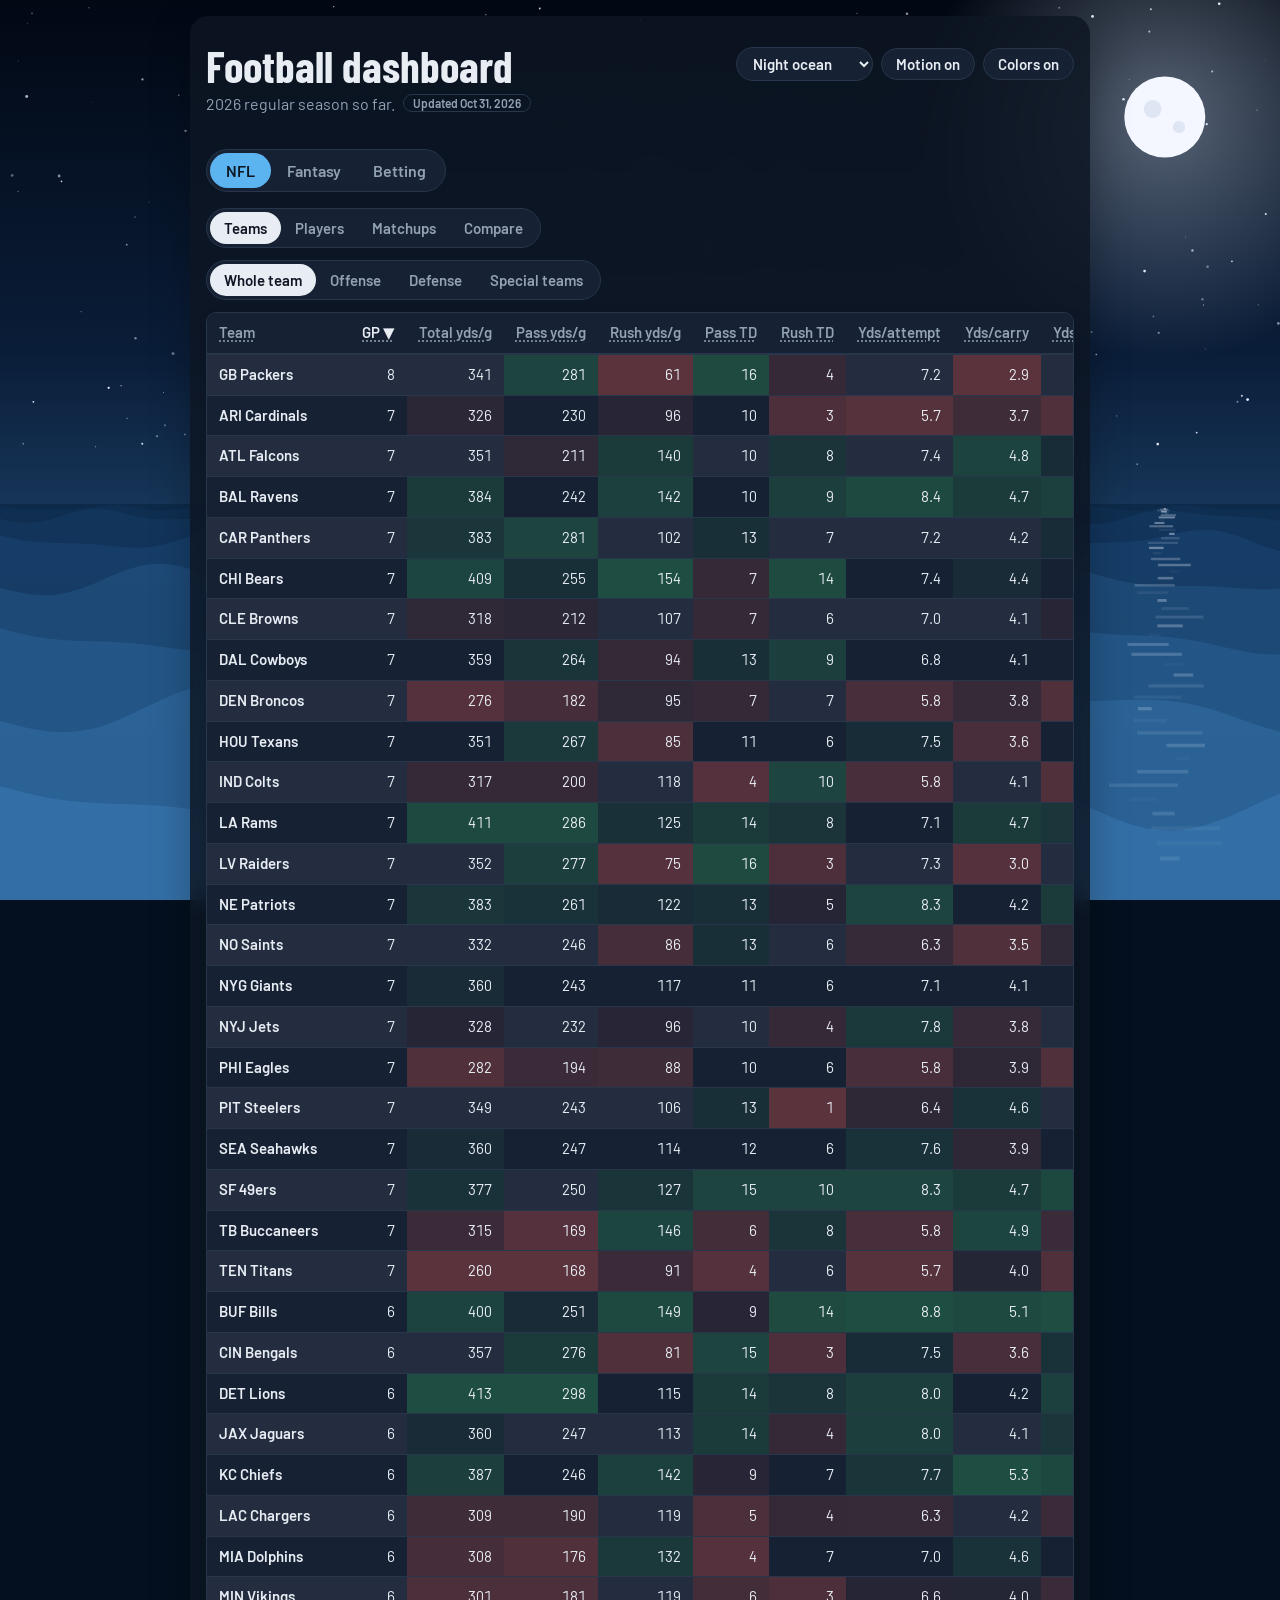
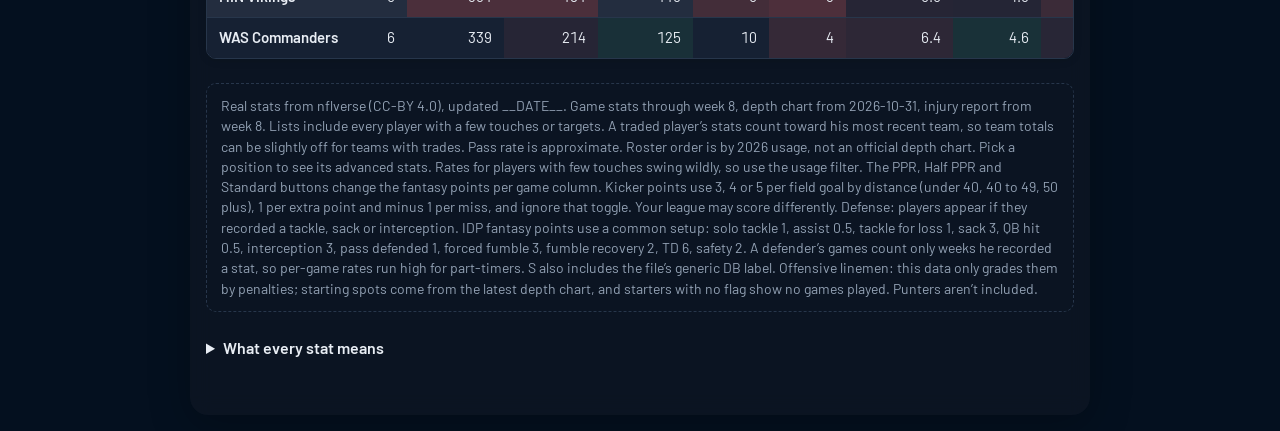
==== commit 171ef3c4: "Phone layout: bottom tab bar, Display menu, swipe rows, full-width tables, tap-to-expand notes Phone" ====
--- a/template.html
+++ b/template.html
@@ -68,6 +68,45 @@
 .mix i{position:absolute;top:0;bottom:0;width:2px;background:var(--ink)}
 td.wr{white-space:normal;min-width:170px}.olt th,.olt td{text-align:left}
 [hidden]{display:none!important}
+.dspb,.bnav{display:none}
+@media (max-width:600px){
+  main{margin:0;border-radius:0;padding:12px 12px calc(84px + env(safe-area-inset-bottom,0px));padding-left:max(12px,env(safe-area-inset-left,0px));padding-right:max(12px,env(safe-area-inset-right,0px))}
+  .top{position:relative;align-items:center}
+  h1{font-size:26px;white-space:nowrap}
+  h2{font-size:24px}
+  .sub{font-size:14px;margin-bottom:10px}
+  .dspb{display:inline-block;font-size:14px;padding:5px 12px}
+  .top .ctl{display:none}
+  .top.open .ctl{display:flex;flex-direction:column;align-items:stretch;gap:8px;position:absolute;right:0;top:calc(100% + 6px);z-index:25;background:var(--panel);border:1px solid var(--line);border-radius:12px;padding:10px;box-shadow:0 10px 30px rgba(0,0,0,.35)}
+  .top.open .ctl button,.top.open .ctl select{max-width:none;font-size:15px;padding:7px 12px}
+  #sec{display:none}
+  .bnav{display:flex;position:fixed;left:0;right:0;bottom:0;z-index:20;background:color-mix(in srgb,var(--panel) 94%,transparent);-webkit-backdrop-filter:blur(12px);backdrop-filter:blur(12px);border-top:1px solid var(--line);padding:6px max(8px,env(safe-area-inset-right,0px)) calc(6px + env(safe-area-inset-bottom,0px)) max(8px,env(safe-area-inset-left,0px))}
+  .bnav button{flex:1;display:flex;flex-direction:column;align-items:center;gap:2px;border:0;background:none;color:var(--mute);font:600 12px Barlow,system-ui,sans-serif;padding:6px 0;border-radius:10px;cursor:pointer}
+  .bnav svg{width:24px;height:24px}
+  .bnav button[aria-pressed="true"]{color:var(--b);background:color-mix(in srgb,var(--b) 12%,transparent)}
+  .bar{gap:8px;margin-bottom:10px}
+  .seg{flex-wrap:nowrap;overflow-x:auto;max-width:100%;scrollbar-width:none;-webkit-overflow-scrolling:touch}
+  .seg::-webkit-scrollbar{display:none}
+  .seg button{white-space:nowrap;padding:6px 12px;font-size:14px;flex-shrink:0}
+  .seg.lg button{font-size:15px;padding:6px 16px}
+  input,select{font-size:16px;padding:7px 9px}
+  table{font-size:14px}
+  th,td{padding:7px 9px}
+  .wrap{border-radius:8px}
+  .bsel span{display:none}
+  .bsel{width:auto;flex:1}
+  .dsk{display:none}
+  .bc{padding:11px 12px}
+  .bct{font-size:19px}
+  .bcw{font-size:14px;padding-left:16px}
+  .bc.hero .bct{font-size:23px}
+  .gc{padding:11px 12px}
+  .note{position:relative;max-height:4.4em;overflow:hidden;cursor:pointer;margin-top:16px}
+  .note::after{content:"Tap to read more";position:absolute;left:0;right:0;bottom:0;padding:16px 14px 6px;font:600 13px Barlow,system-ui,sans-serif;color:var(--b);background:linear-gradient(to bottom,transparent,var(--panel) 60%)}
+  .note.open{max-height:none}
+  .note.open::after{content:none}
+  .pcard{padding-bottom:env(safe-area-inset-bottom,0px)}
+}
 .top{display:flex;justify-content:space-between;align-items:center;gap:12px}
 .dl{display:inline-block;font:600 11px/1.5 Barlow,system-ui,sans-serif;border-radius:4px;padding:0 5px;margin-left:2px;border:1px solid var(--line);color:var(--mute);vertical-align:1px}
 .dl.on{border-color:var(--ink);color:var(--ink)}
@@ -126,7 +165,7 @@
 .wxw{display:inline-block;font:700 11px/1.5 Barlow,system-ui,sans-serif;border-radius:999px;padding:0 6px;background:#e67e22;color:#fff}
 .stk{width:80px;min-width:0;flex:0;padding:4px 6px;font-size:15px}.psub{font:500 12px Barlow,system-ui,sans-serif;color:var(--mute)}.pt td.nm{white-space:nowrap}
 </style></head><body><canvas id="scene" aria-hidden="true"></canvas><main>
-<div class="top"><h1>Football dashboard</h1><div class="ctl"><select class="back" id="scn" aria-label="Background scene"><option value="ocean">Night ocean</option><option value="grass">Day grassland</option><option value="snow">Snowy peak</option></select><button class="back" id="mot" aria-label="Turn background motion on or off"></button><button class="back" id="clr" aria-label="Turn stat colors on or off"></button></div></div>
+<div class="top" id="top"><h1>Football dashboard</h1><button class="back dspb" id="dsp" aria-expanded="false" aria-controls="ctl">Display</button><div class="ctl" id="ctl"><select class="back" id="scn" aria-label="Background scene"><option value="ocean">Night ocean</option><option value="grass">Day grassland</option><option value="snow">Snowy peak</option></select><button class="back" id="mot" aria-label="Turn background motion on or off"></button><button class="back" id="clr" aria-label="Turn stat colors on or off"></button></div></div>
 <p class="sub">2026 regular season so far.<span class="upd" id="upd"></span></p>
 <nav class="bar"><div class="seg sec" id="sec"><button data-s="nfl" aria-pressed="true">NFL</button><button data-s="fan" aria-pressed="false">Fantasy</button><button data-s="bet" aria-pressed="false">Betting</button></div></nav>
 <div class="bar" id="nflnav"><div class="seg" id="tabs"><button data-v="t" aria-pressed="true">Teams</button><button data-v="p" aria-pressed="false">Players</button><button data-v="n" aria-pressed="false">Matchups</button><button data-v="c" aria-pressed="false">Compare</button></div></div>
@@ -156,7 +195,7 @@
 <div class="bar" id="fsl"><input id="fsu" type="text" placeholder="Your Sleeper username" aria-label="Sleeper username" autocomplete="username"><button class="back" id="fsgo">Load my leagues</button><select id="fsls" aria-label="League" hidden></select></div>
 <div class="bar" id="fel" hidden><input id="fei" type="text" inputmode="numeric" placeholder="ESPN league ID" aria-label="ESPN league ID"><input id="fet" type="text" inputmode="numeric" placeholder="Your team ID (optional)" aria-label="ESPN team ID"><button class="back" id="fego">Load league</button></div>
 <p class="sub" id="fms"></p><div id="fmo"></div></div>
-<div id="fs" hidden><div class="bar"><div class="seg" id="fsm"><button data-m="me" aria-pressed="true">My team</button><button data-m="all" aria-pressed="false">All starters</button></div></div><div id="fmy"></div><div id="fall"><div class="bar"><div class="seg" id="fpos"></div><div class="seg" id="fsc"><button data-s="ppr" aria-pressed="true">PPR</button><button data-s="half" aria-pressed="false">Half PPR</button><button data-s="std" aria-pressed="false">Standard</button></div></div><p class="sub" id="fsub"></p><div class="wrap" id="ft"></div></div><div class="note" id="fnote"></div><div class="note">Start/sit grades come from a simple, open formula, not a projection model: base points = 60% season average + 40% last 3 games, then multiplied by the matchup factor (what the opponent allows to that position after adjusting for schedule, divided by the league average). Grade A means the matchup factor is 1.15 or higher, B 1.05 to 1.15, C 0.95 to 1.05, D 0.85 to 0.95, F under 0.85. Only depth-chart starters on teams with an upcoming game are listed, and anyone Out or on IR is flagged. A guide, not a guarantee.</div></div>
+<div id="fs" hidden><div class="bar"><div class="seg" id="fsm"><button data-m="me" aria-pressed="true">My team</button><button data-m="all" aria-pressed="false">All starters</button></div></div><div id="fmy"></div><div id="fall"><div class="bar"><div class="seg" id="fpos"></div><div class="seg" id="fsc"><button data-s="ppr" aria-pressed="true">PPR</button><button data-s="half" aria-pressed="false">Half PPR</button><button data-s="std" aria-pressed="false">Standard</button></div></div><p class="sub" id="fsub"></p><div class="wrap" id="ft"></div></div><div class="note" id="fnote"></div><div class="note">Start/sit grades come from a simple, open formula, not a projection model: base points = 85% season average + 15% last 3 games (with about 4 games of last season mixed in early on), then multiplied by the matchup factor (what the opponent allows to that position after adjusting for schedule, divided by the league average). Grade A means the matchup factor is 1.15 or higher, B 1.05 to 1.15, C 0.95 to 1.05, D 0.85 to 0.95, F under 0.85. Only depth-chart starters on teams with an upcoming game are listed, and anyone Out or on IR is flagged. A guide, not a guarantee.</div></div>
 <div id="sd" hidden>
 <div class="bar"><div class="seg" id="dv"><button data-x="b" aria-pressed="true">Value board</button><button data-x="g" aria-pressed="false">Diamonds &amp; sleepers</button><button data-x="k" aria-pressed="false">Rookie picks</button></div><div class="seg" id="dfmt"><button data-f="1" aria-pressed="true">1QB</button><button data-f="2" aria-pressed="false">Superflex</button></div></div>
 <div class="bar" id="ccl" hidden><div class="seg" id="cv2"><button data-c="d" aria-pressed="true">Draft prospects</button><button data-c="g" aria-pressed="false">Big board</button><button data-c="b" aria-pressed="false">Breakouts (underclassmen)</button><button data-c="f" aria-pressed="false">College fantasy</button></div><select id="ccf" aria-label="Conference"></select><div class="seg" id="csc" hidden><button data-s="ppr" aria-pressed="true">PPR</button><button data-s="std" aria-pressed="false">Standard</button></div></div>
@@ -174,11 +213,12 @@
 <div class="note">Real stats from nflverse (CC-BY 4.0), updated __DATE__. <span id="fr"></span> Lists include every player with a few touches or targets. A traded player’s stats count toward his most recent team, so team totals can be slightly off for teams with trades. Pass rate is approximate. Roster order is by 2026 usage, not an official depth chart. Pick a position to see its advanced stats. Rates for players with few touches swing wildly, so use the usage filter. The PPR, Half PPR and Standard buttons change the fantasy points per game column. Kicker points use 3, 4 or 5 per field goal by distance (under 40, 40 to 49, 50 plus), 1 per extra point and minus 1 per miss, and ignore that toggle. Your league may score differently. Defense: players appear if they recorded a tackle, sack or interception. IDP fantasy points use a common setup: solo tackle 1, assist 0.5, tackle for loss 1, sack 3, QB hit 0.5, interception 3, pass defended 1, forced fumble 3, fumble recovery 2, TD 6, safety 2. A defender’s games count only weeks he recorded a stat, so per-game rates run high for part-timers. S also includes the file’s generic DB label. Offensive linemen: this data only grades them by penalties; starting spots come from the latest depth chart, and starters with no flag show no games played. Punters aren’t included.</div>
 <details id="gls"><summary>What every stat means</summary><dl id="glist"></dl></details>
 </main>
+<nav class="bnav" id="bnav" aria-label="Sections"><button data-s="nfl" aria-pressed="true"><svg viewBox="0 0 24 24" aria-hidden="true"><path d="M5 19c-1-6 3-13 14-14-1 11-8 15-14 14z" fill="none" stroke="currentColor" stroke-width="2" stroke-linejoin="round"/><path d="M9 15l6-6M10 11l3 3M12 9l3 3" stroke="currentColor" stroke-width="1.6" stroke-linecap="round"/></svg>NFL</button><button data-s="fan" aria-pressed="false"><svg viewBox="0 0 24 24" aria-hidden="true"><path d="M12 3l2.6 5.6 6 .7-4.5 4.1 1.2 6L12 16.4 6.7 19.4l1.2-6L3.4 9.3l6-.7z" fill="none" stroke="currentColor" stroke-width="2" stroke-linejoin="round"/></svg>Fantasy</button><button data-s="bet" aria-pressed="false"><svg viewBox="0 0 24 24" aria-hidden="true"><rect x="4" y="5" width="16" height="14" rx="2" fill="none" stroke="currentColor" stroke-width="2"/><path d="M8 10h3M8 14h8M14 10h2" stroke="currentColor" stroke-width="2" stroke-linecap="round"/></svg>Betting</button></nav>
 <div id="pc" class="pcard" hidden><div class="pcw" role="dialog" aria-modal="true" aria-labelledby="pcn"><button class="back pcx" id="pcx" aria-label="Close player card">✕</button><div id="pcb"></div></div></div>
 <script>
 var SCENE=(function(){var s=null,m=null;try{s=localStorage.getItem('scene');m=localStorage.getItem('theme')}catch(e){}return s||(m==='light'?'grass':'ocean')})();
 document.documentElement.setAttribute('data-theme',SCENE==='ocean'?'dark':'light');document.documentElement.setAttribute('data-scene',SCENE);
-var MOTION=(function(){var v=null;try{v=localStorage.getItem('motion')}catch(e){}if(v)return v==='on';return !(window.matchMedia&&matchMedia('(prefers-reduced-motion: reduce)').matches)})();
+var MOTION=(function(){var v=null;try{v=localStorage.getItem('motion')}catch(e){}if(v)return v==='on';if(window.matchMedia&&matchMedia('(max-width: 600px)').matches)return false;return !(window.matchMedia&&matchMedia('(prefers-reduced-motion: reduce)').matches)})();
 function setScene(s){SCENE=s;document.documentElement.setAttribute('data-theme',s==='ocean'?'dark':'light');document.documentElement.setAttribute('data-scene',s);try{localStorage.setItem('scene',s)}catch(e){}var b=document.getElementById('scn');if(b)b.value=s;SC.reset()}
 function setMotion(on){MOTION=on;try{localStorage.setItem('motion',on?'on':'off')}catch(e){}var b=document.getElementById('mot');if(b)b.textContent=on?'Motion on':'Motion off';SC.reset()}
 // ---------------- animated scenes: night ocean, day grassland
@@ -424,7 +464,7 @@
   if(s.weekly_stats)x.push('Game stats through week '+s.weekly_stats.week);if(s.depth)x.push('depth chart from '+s.depth.asof);if(s.injuries)x.push('injury report from week '+s.injuries.week);
   $('fr').textContent=x.length?x.join(', ')+'.':''}
 function showSec(s){st.sec=s;[].forEach.call($('sec').children,function(b){b.setAttribute('aria-pressed',b.dataset.s===s)});
-  $('nflnav').hidden=s!=='nfl';['vp','vt','vn','vc'].forEach(function(id){$(id).hidden=s!=='nfl'||id!=='v'+st.v});$('sf').hidden=s!=='fan';$('sb').hidden=s!=='bet';document.querySelector('main').classList.toggle('wide',s==='bet');
+  $('nflnav').hidden=s!=='nfl';['vp','vt','vn','vc'].forEach(function(id){$(id).hidden=s!=='nfl'||id!=='v'+st.v});$('sf').hidden=s!=='fan';$('sb').hidden=s!=='bet';[].forEach.call($('bnav').children,function(b){b.setAttribute('aria-pressed',b.dataset.s===s)});document.querySelector('main').classList.toggle('wide',s==='bet');
   if(s==='fan')fShow();if(s==='bet')renderB()}
 // ---------------- Dynasty
 var DS={v:'b',f:1,p:'ALL',q:'',c:'val',d:-1};
@@ -691,7 +731,7 @@
     RL.fa=fa;RL.fap=weakest?weakest.s:'ALL';
     h+='<h3>Waiver wire</h3><p class="sub">Best players not on any roster in your league, by this week’s adjusted points'+(weakest?'. Your weakest starting spot this week is <b>'+weakest.s+'</b>':'')+'. Waiver claims and free agents can lag a little behind Sleeper and ESPN.</p><div class="bar"><div class="seg" id="fwp">'+['ALL','QB','RB','WR','TE'].map(function(p){return '<button data-p="'+p+'" aria-pressed="'+(p===RL.fap)+'">'+(p==='ALL'?'All':p)+'</button>'}).join('')+'</div></div><div id="fwo"></div>';
   }else h+='<p class="sub">Your team wasn’t found in this league, so lineup and waiver help are hidden.</p>';
-  h+='<div class="note">Adjusted points use the same open formula as Start / sit: 60% season average plus 40% last 3 games, times how soft this week’s opponent is at that position (adjusted for schedule). Players who are out, on IR or on bye count as 0. The best lineup fills each starting spot with your highest adjusted points, flex spots last. It’s a guide, not a projection model. League data loads straight from '+M.platform+' each time.</div>';
+  h+='<div class="note">Adjusted points use the same open formula as Start / sit: 85% season average plus 15% last 3, with about 4 games of last season mixed in early on games, times how soft this week’s opponent is at that position (adjusted for schedule). Players who are out, on IR or on bye count as 0. The best lineup fills each starting spot with your highest adjusted points, flex spots last. It’s a guide, not a projection model. League data loads straight from '+M.platform+' each time.</div>';
   $('fmo').innerHTML=h;if(me){$('fwp').addEventListener('click',function(e){var p=e.target.dataset.p;if(!p)return;RL.fap=p;[].forEach.call($('fwp').children,function(b){b.setAttribute('aria-pressed',b.dataset.p===p)});fWaiver()});fWaiver()}}
 function fWaiver(){var rows=RL.fa.filter(function(e){return RL.fap==='ALL'||e.w.pos===RL.fap}).slice(0,20);
   $('fwo').innerHTML=rows.length?'<div class="wrap"><table class="olt bt"><tr><th>Player</th><th>Team</th><th>Opponent</th><th>Season</th><th>Last 3</th><th>Grade</th><th>Adj. pts</th></tr>'+rows.map(function(e){var w=e.w,x=w.x;return '<tr><td class="nm">'+x[0]+' <span class="tag '+w.pos+'">'+w.pos+'</span>'+tags({inj:w.inj,dl:w.dl})+'</td><td>'+x[2]+'</td><td>'+w.opp+'</td><td>'+f(w.ppg,1)+'</td><td>'+f(w.l3,1)+'</td><td><span class="gr g'+w.g+'">'+w.g+'</span></td><td><b>'+f(w.pts,1)+'</b></td></tr>'}).join('')+'</table></div>':'<p class="sub">No available players at that position with a game this week.</p>'}
@@ -707,8 +747,12 @@
   $('fmt').addEventListener('click',function(e){var x=e.target.dataset.f;if(!x)return;FMT=x;try{localStorage.setItem('fmt',x)}catch(err){}fShow();if(RL.M)leagueRender()});
   $('ft').addEventListener('click',function(e){var th=e.target.closest('th');if(!th)return;var c=ck(th);if(FS.c===c)FS.d*=-1;else{FS.c=c;FS.d=(c===0||c===2||c===1||c==='opp'||c==='g')?1:-1}renderF()});
   $('sec').addEventListener('click',function(e){var s=e.target.dataset.s;if(s)showSec(s)});
-}
-var GL={"GP": "Games played", "PPR/g": "Fantasy points per game, PPR scoring (1 point per catch)", "Half PPR/g": "Fantasy points per game, half-PPR scoring (0.5 per catch)", "Std/g": "Fantasy points per game, standard scoring (no points per catch)", "Pts/g": "Fantasy points per game", "Yds/g": "Total yards per game (passing + rushing + receiving)", "TD": "Touchdowns", "Opps/g": "Opportunities per game: carries + targets (QBs: pass attempts + carries)", "Tgt %": "Target share: percent of his team’s targets that went to him", "Last 3": "Average fantasy points over his last 3 games played", "Trend": "Last 3 games compared with his season average (▲ hotter, ▼ colder)", "Snap %": "Percent of his team’s snaps he played this season", "Snap % L3": "Percent of snaps over his last 3 games", "Cmp %": "Completion percentage", "Pass yds/g": "Passing yards per game", "Y/A": "Yards per pass attempt", "Pass TD": "Passing touchdowns", "INT": "Interceptions", "EPA/dropback": "Expected points added per dropback: how much each pass play helped his team score, above an average play", "Pass EPA": "Total expected points added on pass plays this season", "CPOE": "Completion percentage over expected: how many more passes he completes than an average QB would on the same throws", "Sack %": "Sacks per dropback", "aDOT": "Average depth of target: how far downfield passes travel in the air", "PACR": "Passing air conversion ratio: passing yards divided by air yards (above 1 means lots of yards after the catch)", "1st down %": "Percent of pass attempts that gained a first down", "Rush yds/g": "Rushing yards per game", "Carries/g": "Carries per game", "Yds/carry": "Yards per carry", "Rush TD": "Rushing touchdowns", "Rush EPA/att": "Expected points added per carry", "Rush EPA": "Total expected points added on runs", "Rush 1st down %": "Percent of carries that gained a first down", "Targets/g": "Targets per game", "Catches/g": "Catches per game", "Rec yds/g": "Receiving yards per game", "Catch %": "Catches divided by targets", "Fum lost": "Fumbles lost", "Air yds share": "Percent of his team’s air yards (how far passes travel) aimed at him", "WOPR": "Weighted opportunity rating: blends target share and air yards share (higher means more valuable usage)", "RACR": "Receiver air conversion ratio: receiving yards per air yard targeted", "Yds/target": "Receiving yards per target", "EPA/target": "Expected points added per target", "Rec EPA": "Total expected points added as a receiver", "YAC/catch": "Yards after catch per reception", "1st down/tgt %": "Percent of targets that went for a first down", "FG made": "Field goals made", "FG att": "Field goals attempted", "FG %": "Field goal percentage", "Long": "Longest", "0-39": "Field goals made from under 40 yards", "40-49": "Field goals made from 40 to 49 yards", "50+": "Field goals made from 50+ yards", "Missed": "Field goals missed", "Missed 40+": "Field goals missed from 40+ yards", "XP made": "Extra points made", "XP att": "Extra points attempted", "Fantasy pts": "Total fantasy points", "IDP/g": "Individual defensive player fantasy points per game", "IDP pts": "Total individual defensive player fantasy points", "Tackles": "Total tackles (solo + assisted)", "Solo": "Solo tackles", "Tkl/g": "Tackles per game", "TFL": "Tackles for loss (stopped behind the line of scrimmage)", "Sacks": "Sacks", "QB hits": "Times he hit the quarterback as he threw", "PD": "Passes defended (deflected or broken up)", "FF": "Forced fumbles", "Fum rec": "Fumble recoveries", "Def TD": "Defensive touchdowns", "Starting spot": "His spot on the latest depth chart (LT left tackle, LG left guard, C center, RG right guard, RT right tackle)", "Penalties": "Penalties called on him", "Penalty yds": "Penalty yards against him", "Total yds/g": "Total offensive yards per game", "Yds/attempt": "Passing yards per attempt", "Yds/play (approx)": "Yards per offensive play (approximate)", "First downs/g": "First downs per game", "Pass att/g": "Pass attempts per game", "Rush att/g": "Rush attempts per game", "Dropbacks/g": "Dropbacks per game (pass attempts + sacks)", "Pass rate % (approx)": "Share of plays that were passes (sacks count as passes, scrambles as runs)", "Run rate % (approx)": "Share of plays that were runs", "Pass yds share %": "Share of the team’s yards gained through the air", "Pass TD share %": "Share of the team’s touchdowns that were passing touchdowns", "Pass EPA/dropback": "Team expected points added per dropback", "Rush EPA/carry": "Team expected points added per carry", "Total pass EPA": "Team total expected points added on pass plays", "Sack % allowed": "Sacks allowed per dropback (lower is better)", "OL penalties": "Penalties on offensive linemen", "OL penalty yds": "Penalty yards on offensive linemen", "Sacks/g": "Sacks per game", "Tackles for loss": "Tackles for loss", "Interceptions": "Interceptions", "Passes defended": "Passes defended", "Forced fumbles": "Forced fumbles", "Defensive TDs": "Defensive touchdowns", "DL sacks": "Sacks by defensive linemen", "DL QB hits": "QB hits by defensive linemen", "DL tackles for loss": "Tackles for loss by defensive linemen", "Giveaways": "Interceptions thrown + fumbles lost (lower is better)", "Takeaways": "Interceptions + fumble recoveries by the defense", "Turnover margin": "Takeaways minus giveaways", "Penalties/g": "Penalties per game", "Penalty yds/g": "Penalty yards per game", "FG made 40+": "Field goals made from 40+ yards", "FG missed": "Field goals missed", "Long FG": "Longest field goal", "XP %": "Extra point percentage", "Gross punt avg": "Average punt distance", "Net punt avg": "Average punt distance minus return yards", "Punts inside 20": "Punts downed inside the opponent’s 20", "Inside-20 %": "Share of punts downed inside the 20", "Punts blocked against": "Punts the opponent blocked", "Punt return avg": "Average yards per punt return", "Kick return avg": "Average yards per kickoff return", "Return yds/g": "Punt + kick return yards per game", "ST TDs": "Special teams touchdowns", "Kicks blocked (by D)": "Punts, field goals and extra points this team blocked", "Kicks blocked against": "This team’s kicks that got blocked", "Age": "Age in years", "Drafted": "NFL draft year and round (R1 = first round)", "College": "College", "Value": "Dynasty trade value (DynastyProcess, based on FantasyPros expert rankings). Higher is worth more", "Pos rank": "Where his trade value ranks at his position", "Prod rank": "Where his fantasy points per game rank at his position (3+ games)", "Value gap": "Value rank minus production rank: a big plus means he’s producing above his trade price (buy), a big minus means his price is above his production (sell)", "Why": "Reasons he made the list", "Pick": "Rookie draft pick", "Total value": "Total dynasty value of the roster: players plus picks", "Players": "Dynasty value of the players", "Picks": "Dynasty value of the future draft picks", "Record": "Wins and losses", "Valued": "Where his trade value ranks at his position", "Producing like": "Where his fantasy points per game rank at his position", "Owner": "Team that rosters him", "Vs yours": "His value minus your player’s value", "Player or pick": "Player or rookie draft pick", "Opponent": "This week’s opponent", "Season": "Season fantasy points per game", "Base pts": "85% season average + 15% last 3 games, plus last season mixed in early on (about 4 games’ worth)", "Matchup": "Matchup factor: what the opponent allows to this position (schedule-adjusted) divided by the league average. Above 1 is a soft matchup", "Grade": "Grade: A soft matchup down to F tough matchup (based on the matchup factor)", "Adj. pts": "Base points times the matchup factor", "Edge": "Who has the edge: Even, or levels I (slight), II (clear), III (big) to the offense or defense", "Flags": "Penalties this season", "Threat": "How dangerous the defender across from him is, based on sacks, QB hits and tackles for loss per game: Elite (top 10%), High (top 25%), Solid (top half), Low", "Spot": "Position spot on the depth chart", "Depth spot": "His spot on the depth chart", "Yds allowed/g": "Yards per game the defense allows to this position", "TD allowed/g": "Touchdowns per game the defense allows to this position", "School": "College team", "Conf": "Conference", "Class": "Class year: Fr freshman, So sophomore, Jr junior, Sr senior", "Recruit rank": "His national rank as a high school recruit", "Ht / Wt": "Height and weight (pounds)", "Usage %": "Share of his team’s plays that went to him", "PPA/play": "Predicted points added per play: college football’s version of EPA, how much each of his plays helped his team score", "Total PPA": "Total predicted points added this season", "Att": "Pass attempts", "Pass yds": "Passing yards", "Car": "Carries", "Rush yds": "Rushing yards", "YPC": "Yards per carry", "Rush yds share %": "His share of his team’s rushing yards", "Rec": "Receptions", "Rec yds": "Receiving yards", "Rec TD": "Receiving touchdowns", "YPR": "Yards per reception", "Rec yds share %": "His share of his team’s receiving yards, a classic early sign of an NFL receiver", "Rank": "League rank", "Over": "Price for the over (book shown when shopping all books)", "Under": "Price for the under", "Proj": "Our projection for the stat in that row", "Proj vs line": "How far our projection is above (green) or below (red) the line", "Last games": "His recent games against this line: green over, red under", "Opp grade": "How soft the opponent is against his position: A soft, F tough", "Price value": "How much more this price pays than the market’s fair odds (every book’s price with the bookmaker’s cut removed). 2%+ is worth a look", "Hit rate": "Games this season he went over this line", "Prop": "The player prop market", "Line": "The number to beat", "Best over / yes": "The most favorable line and price for the over (or yes) across the books, with the book", "Best under": "The most favorable line and price for the under across the books", "Projection": "Our projection: 60% season average plus 40% last 3 games for that stat, nudged by the matchup (for anytime TD, his scoring rate adjusted for the matchup)", "Season avg": "His average for that stat per game this season", "Hit rate": "Games this season he went over this line", "Lean": "Our lean when projection and track record agree: I slight, II clear, III big", "Kickoff": "Game start in your time zone", "Spread (home)": "The middle point spread across books, for the home team", "Best home": "The most favorable spread and price for the home team across books", "Best away": "The most favorable spread and price for the away team across books", "Total": "The middle over/under for total points across books", "Best over": "The lowest total with the best price for the over", "Best under": "The highest total with the best price for the under", "Moneyline home": "Best moneyline price for the home team to win outright", "Moneyline away": "Best moneyline price for the away team to win outright", "Home win %": "The home team’s chance to win implied by the moneylines, with the bookmaker’s cut removed", "Books": "How many sportsbooks are pricing it", "Verdict": "This week’s call for your team: Start (in your best lineup), Toss-up (a bench player within 1 point of the starter he’d replace), Sit, Out (injured or IR) or Bye", "Now": "Where he is in your lineup on your league site right now", "Why": "The lineup spot he fills, or how his adjusted points compare with your lowest starter at his position", "Stats score": "A 0 to 100 second opinion from college production alone: market share, efficiency, recruiting pedigree and youth, scaled by conference strength. The full formula is in the note under the table", "Consensus": "His rank on the consensus big board: the average of several published draft big boards", "Avg rank": "His average rank across the big boards (missing from a board counts as one past the end of it)", "Boards": "How many of the big boards rank him", "Range": "His best and worst rank across the boards", "Team games": "Games his team has played this season", "Stat": "Statistic", "Pos": "Position", "Team": "NFL team", "Player": "Player name"};
+  $('bnav').addEventListener('click',function(e){var b=e.target.closest('button');if(!b)return;showSec(b.dataset.s);window.scrollTo(0,0)});
+  $('dsp').addEventListener('click',function(e){e.stopPropagation();var o=$('top').classList.toggle('open');this.setAttribute('aria-expanded',o)});
+  document.addEventListener('click',function(e){if($('top').classList.contains('open')&&!e.target.closest('#ctl')&&e.target!==$('dsp')){$('top').classList.remove('open');$('dsp').setAttribute('aria-expanded','false')}
+    var n=e.target.closest('.note');if(n&&!e.target.closest('a,button,input,select')&&window.matchMedia&&matchMedia('(max-width: 600px)').matches)n.classList.toggle('open')});
+}
+var GL={"GP": "Games played", "PPR/g": "Fantasy points per game, PPR scoring (1 point per catch)", "Half PPR/g": "Fantasy points per game, half-PPR scoring (0.5 per catch)", "Std/g": "Fantasy points per game, standard scoring (no points per catch)", "Pts/g": "Fantasy points per game", "Yds/g": "Total yards per game (passing + rushing + receiving)", "TD": "Touchdowns", "Opps/g": "Opportunities per game: carries + targets (QBs: pass attempts + carries)", "Tgt %": "Target share: percent of his team’s targets that went to him", "Last 3": "Average fantasy points over his last 3 games played", "Trend": "Last 3 games compared with his season average (▲ hotter, ▼ colder)", "Snap %": "Percent of his team’s snaps he played this season", "Snap % L3": "Percent of snaps over his last 3 games", "Cmp %": "Completion percentage", "Pass yds/g": "Passing yards per game", "Y/A": "Yards per pass attempt", "Pass TD": "Passing touchdowns", "INT": "Interceptions", "EPA/dropback": "Expected points added per dropback: how much each pass play helped his team score, above an average play", "Pass EPA": "Total expected points added on pass plays this season", "CPOE": "Completion percentage over expected: how many more passes he completes than an average QB would on the same throws", "Sack %": "Sacks per dropback", "aDOT": "Average depth of target: how far downfield passes travel in the air", "PACR": "Passing air conversion ratio: passing yards divided by air yards (above 1 means lots of yards after the catch)", "1st down %": "Percent of pass attempts that gained a first down", "Rush yds/g": "Rushing yards per game", "Carries/g": "Carries per game", "Yds/carry": "Yards per carry", "Rush TD": "Rushing touchdowns", "Rush EPA/att": "Expected points added per carry", "Rush EPA": "Total expected points added on runs", "Rush 1st down %": "Percent of carries that gained a first down", "Targets/g": "Targets per game", "Catches/g": "Catches per game", "Rec yds/g": "Receiving yards per game", "Catch %": "Catches divided by targets", "Fum lost": "Fumbles lost", "Air yds share": "Percent of his team’s air yards (how far passes travel) aimed at him", "WOPR": "Weighted opportunity rating: blends target share and air yards share (higher means more valuable usage)", "RACR": "Receiver air conversion ratio: receiving yards per air yard targeted", "Yds/target": "Receiving yards per target", "EPA/target": "Expected points added per target", "Rec EPA": "Total expected points added as a receiver", "YAC/catch": "Yards after catch per reception", "1st down/tgt %": "Percent of targets that went for a first down", "FG made": "Field goals made", "FG att": "Field goals attempted", "FG %": "Field goal percentage", "Long": "Longest", "0-39": "Field goals made from under 40 yards", "40-49": "Field goals made from 40 to 49 yards", "50+": "Field goals made from 50+ yards", "Missed": "Field goals missed", "Missed 40+": "Field goals missed from 40+ yards", "XP made": "Extra points made", "XP att": "Extra points attempted", "Fantasy pts": "Total fantasy points", "IDP/g": "Individual defensive player fantasy points per game", "IDP pts": "Total individual defensive player fantasy points", "Tackles": "Total tackles (solo + assisted)", "Solo": "Solo tackles", "Tkl/g": "Tackles per game", "TFL": "Tackles for loss (stopped behind the line of scrimmage)", "Sacks": "Sacks", "QB hits": "Times he hit the quarterback as he threw", "PD": "Passes defended (deflected or broken up)", "FF": "Forced fumbles", "Fum rec": "Fumble recoveries", "Def TD": "Defensive touchdowns", "Starting spot": "His spot on the latest depth chart (LT left tackle, LG left guard, C center, RG right guard, RT right tackle)", "Penalties": "Penalties called on him", "Penalty yds": "Penalty yards against him", "Total yds/g": "Total offensive yards per game", "Yds/attempt": "Passing yards per attempt", "Yds/play (approx)": "Yards per offensive play (approximate)", "First downs/g": "First downs per game", "Pass att/g": "Pass attempts per game", "Rush att/g": "Rush attempts per game", "Dropbacks/g": "Dropbacks per game (pass attempts + sacks)", "Pass rate % (approx)": "Share of plays that were passes (sacks count as passes, scrambles as runs)", "Run rate % (approx)": "Share of plays that were runs", "Pass yds share %": "Share of the team’s yards gained through the air", "Pass TD share %": "Share of the team’s touchdowns that were passing touchdowns", "Pass EPA/dropback": "Team expected points added per dropback", "Rush EPA/carry": "Team expected points added per carry", "Total pass EPA": "Team total expected points added on pass plays", "Sack % allowed": "Sacks allowed per dropback (lower is better)", "OL penalties": "Penalties on offensive linemen", "OL penalty yds": "Penalty yards on offensive linemen", "Sacks/g": "Sacks per game", "Tackles for loss": "Tackles for loss", "Interceptions": "Interceptions", "Passes defended": "Passes defended", "Forced fumbles": "Forced fumbles", "Defensive TDs": "Defensive touchdowns", "DL sacks": "Sacks by defensive linemen", "DL QB hits": "QB hits by defensive linemen", "DL tackles for loss": "Tackles for loss by defensive linemen", "Giveaways": "Interceptions thrown + fumbles lost (lower is better)", "Takeaways": "Interceptions + fumble recoveries by the defense", "Turnover margin": "Takeaways minus giveaways", "Penalties/g": "Penalties per game", "Penalty yds/g": "Penalty yards per game", "FG made 40+": "Field goals made from 40+ yards", "FG missed": "Field goals missed", "Long FG": "Longest field goal", "XP %": "Extra point percentage", "Gross punt avg": "Average punt distance", "Net punt avg": "Average punt distance minus return yards", "Punts inside 20": "Punts downed inside the opponent’s 20", "Inside-20 %": "Share of punts downed inside the 20", "Punts blocked against": "Punts the opponent blocked", "Punt return avg": "Average yards per punt return", "Kick return avg": "Average yards per kickoff return", "Return yds/g": "Punt + kick return yards per game", "ST TDs": "Special teams touchdowns", "Kicks blocked (by D)": "Punts, field goals and extra points this team blocked", "Kicks blocked against": "This team’s kicks that got blocked", "Age": "Age in years", "Drafted": "NFL draft year and round (R1 = first round)", "College": "College", "Value": "Dynasty trade value (DynastyProcess, based on FantasyPros expert rankings). Higher is worth more", "Pos rank": "Where his trade value ranks at his position", "Prod rank": "Where his fantasy points per game rank at his position (3+ games)", "Value gap": "Value rank minus production rank: a big plus means he’s producing above his trade price (buy), a big minus means his price is above his production (sell)", "Why": "Reasons he made the list", "Pick": "Rookie draft pick", "Total value": "Total dynasty value of the roster: players plus picks", "Players": "Dynasty value of the players", "Picks": "Dynasty value of the future draft picks", "Record": "Wins and losses", "Valued": "Where his trade value ranks at his position", "Producing like": "Where his fantasy points per game rank at his position", "Owner": "Team that rosters him", "Vs yours": "His value minus your player’s value", "Player or pick": "Player or rookie draft pick", "Opponent": "This week’s opponent", "Season": "Season fantasy points per game", "Base pts": "85% season average + 15% last 3 games, plus last season mixed in early on (about 4 games’ worth)", "Matchup": "Matchup factor: what the opponent allows to this position (schedule-adjusted) divided by the league average. Above 1 is a soft matchup", "Grade": "Grade: A soft matchup down to F tough matchup (based on the matchup factor)", "Adj. pts": "Base points times the matchup factor", "Edge": "Who has the edge: Even, or levels I (slight), II (clear), III (big) to the offense or defense", "Flags": "Penalties this season", "Threat": "How dangerous the defender across from him is, based on sacks, QB hits and tackles for loss per game: Elite (top 10%), High (top 25%), Solid (top half), Low", "Spot": "Position spot on the depth chart", "Depth spot": "His spot on the depth chart", "Yds allowed/g": "Yards per game the defense allows to this position", "TD allowed/g": "Touchdowns per game the defense allows to this position", "School": "College team", "Conf": "Conference", "Class": "Class year: Fr freshman, So sophomore, Jr junior, Sr senior", "Recruit rank": "His national rank as a high school recruit", "Ht / Wt": "Height and weight (pounds)", "Usage %": "Share of his team’s plays that went to him", "PPA/play": "Predicted points added per play: college football’s version of EPA, how much each of his plays helped his team score", "Total PPA": "Total predicted points added this season", "Att": "Pass attempts", "Pass yds": "Passing yards", "Car": "Carries", "Rush yds": "Rushing yards", "YPC": "Yards per carry", "Rush yds share %": "His share of his team’s rushing yards", "Rec": "Receptions", "Rec yds": "Receiving yards", "Rec TD": "Receiving touchdowns", "YPR": "Yards per reception", "Rec yds share %": "His share of his team’s receiving yards, a classic early sign of an NFL receiver", "Rank": "League rank", "Over": "Price for the over (book shown when shopping all books)", "Under": "Price for the under", "Proj": "Our projection for the stat in that row", "Proj vs line": "How far our projection is above (green) or below (red) the line", "Last games": "His recent games against this line: green over, red under", "Opp grade": "How soft the opponent is against his position: A soft, F tough", "Price value": "How much more this price pays than the market’s fair odds (every book’s price with the bookmaker’s cut removed). 2%+ is worth a look", "Hit rate": "Games this season he went over this line", "Prop": "The player prop market", "Line": "The number to beat", "Best over / yes": "The most favorable line and price for the over (or yes) across the books, with the book", "Best under": "The most favorable line and price for the under across the books", "Projection": "Our projection: 85% season average plus 15% last 3 games for that stat (plus about 4 games of last season), nudged by the matchup (for anytime TD, his scoring rate adjusted for the matchup)", "Season avg": "His average for that stat per game this season", "Hit rate": "Games this season he went over this line", "Lean": "Our lean when projection and track record agree: I slight, II clear, III big", "Kickoff": "Game start in your time zone", "Spread (home)": "The middle point spread across books, for the home team", "Best home": "The most favorable spread and price for the home team across books", "Best away": "The most favorable spread and price for the away team across books", "Total": "The middle over/under for total points across books", "Best over": "The lowest total with the best price for the over", "Best under": "The highest total with the best price for the under", "Moneyline home": "Best moneyline price for the home team to win outright", "Moneyline away": "Best moneyline price for the away team to win outright", "Home win %": "The home team’s chance to win implied by the moneylines, with the bookmaker’s cut removed", "Books": "How many sportsbooks are pricing it", "Verdict": "This week’s call for your team: Start (in your best lineup), Toss-up (a bench player within 1 point of the starter he’d replace), Sit, Out (injured or IR) or Bye", "Now": "Where he is in your lineup on your league site right now", "Why": "The lineup spot he fills, or how his adjusted points compare with your lowest starter at his position", "Stats score": "A 0 to 100 second opinion from college production alone: market share, efficiency, recruiting pedigree and youth, scaled by conference strength. The full formula is in the note under the table", "Consensus": "His rank on the consensus big board: the average of several published draft big boards", "Avg rank": "His average rank across the big boards (missing from a board counts as one past the end of it)", "Boards": "How many of the big boards rank him", "Range": "His best and worst rank across the boards", "Team games": "Games his team has played this season", "Stat": "Statistic", "Pos": "Position", "Team": "NFL team", "Player": "Player name"};
 var GLR=[[/allows\/g/,'Fantasy points per game this defense allows to the position, with its schedule-adjusted rank (1st = toughest)'],[/pts\/g at spot/,'Fantasy points per game this offense gets from the position, with its league rank (1st = most)'],[/^Likely across/,'The defender who usually lines up across from him, based on the defense’s front'],[/starter$/,'The starter at this spot on the latest depth chart'],[/players \(/,'Current starters from the depth chart with their fantasy points per game']];
 var GLC={
  mup:{'Value':'This team’s number for the stat in that row','Rank':'Where that number ranks in the league (1st = best)'},
@@ -1075,7 +1119,7 @@
   if(BS.v==='games'){$('bo').innerHTML=bnote+'<div class="ggrid">'+O.G.map(gameCard).join('')+'</div><p class="sub" style="margin-top:12px">Green cells pay 2.5%+ more than fair odds. Tap + to save a bet to My bets. “model” marks the side our team model likes by 2.5+ points. Matchup edges for each game are under NFL → Matchups.</p>';return}
   var q=BS.q.toLowerCase(),list=O.P.filter(function(p){return (BS.mk==='ALL'||p.mk===BS.mk)&&(BS.gm==='ALL'||p.t===BS.gm||p.opp===BS.gm)&&(!q||p.n.toLowerCase().indexOf(q)>-1)});
   if(BS.lo)list=list.filter(function(p){var x=pa(p);return x&&x.s>=1});
-  $('bo').innerHTML=bnote+'<p class="sub">'+list.length+' props. Best spots first. Green means the projection or hit rate is over the line, red under; dots are his last games (green over, red under).</p>'+propTable(list.slice(0,400),true)}
+  $('bo').innerHTML=bnote+'<p class="sub">'+list.length+' props, best spots first.<span class="dsk"> Green means the projection or hit rate is over the line, red under; dots are his last games (green over, red under).</span></p>'+propTable(list.slice(0,400),true)}
 function toggleBet(e){var sv=e.target.closest('[data-bet]');if(!sv)return false;e.preventDefault();e.stopPropagation();var id=sv.dataset.bet,bt=BETREG[id],L=mbLoad(),i=L.map(function(x){return x.id}).indexOf(id);
   if(i>-1)L.splice(i,1);else if(bt)L.unshift(Object.assign({saved:new Date().toISOString(),stake:''},bt));mbSave(L);var on=i<0;
   document.querySelectorAll('[data-bet="'+id.replace(/"/g,'\\"')+'"]').forEach(function(b){b.classList.toggle('on',on);b.textContent=b.classList.contains('sv2')?(on?'✓ In My bets':'+ Save to My bets'):(on?'✓':'+')});
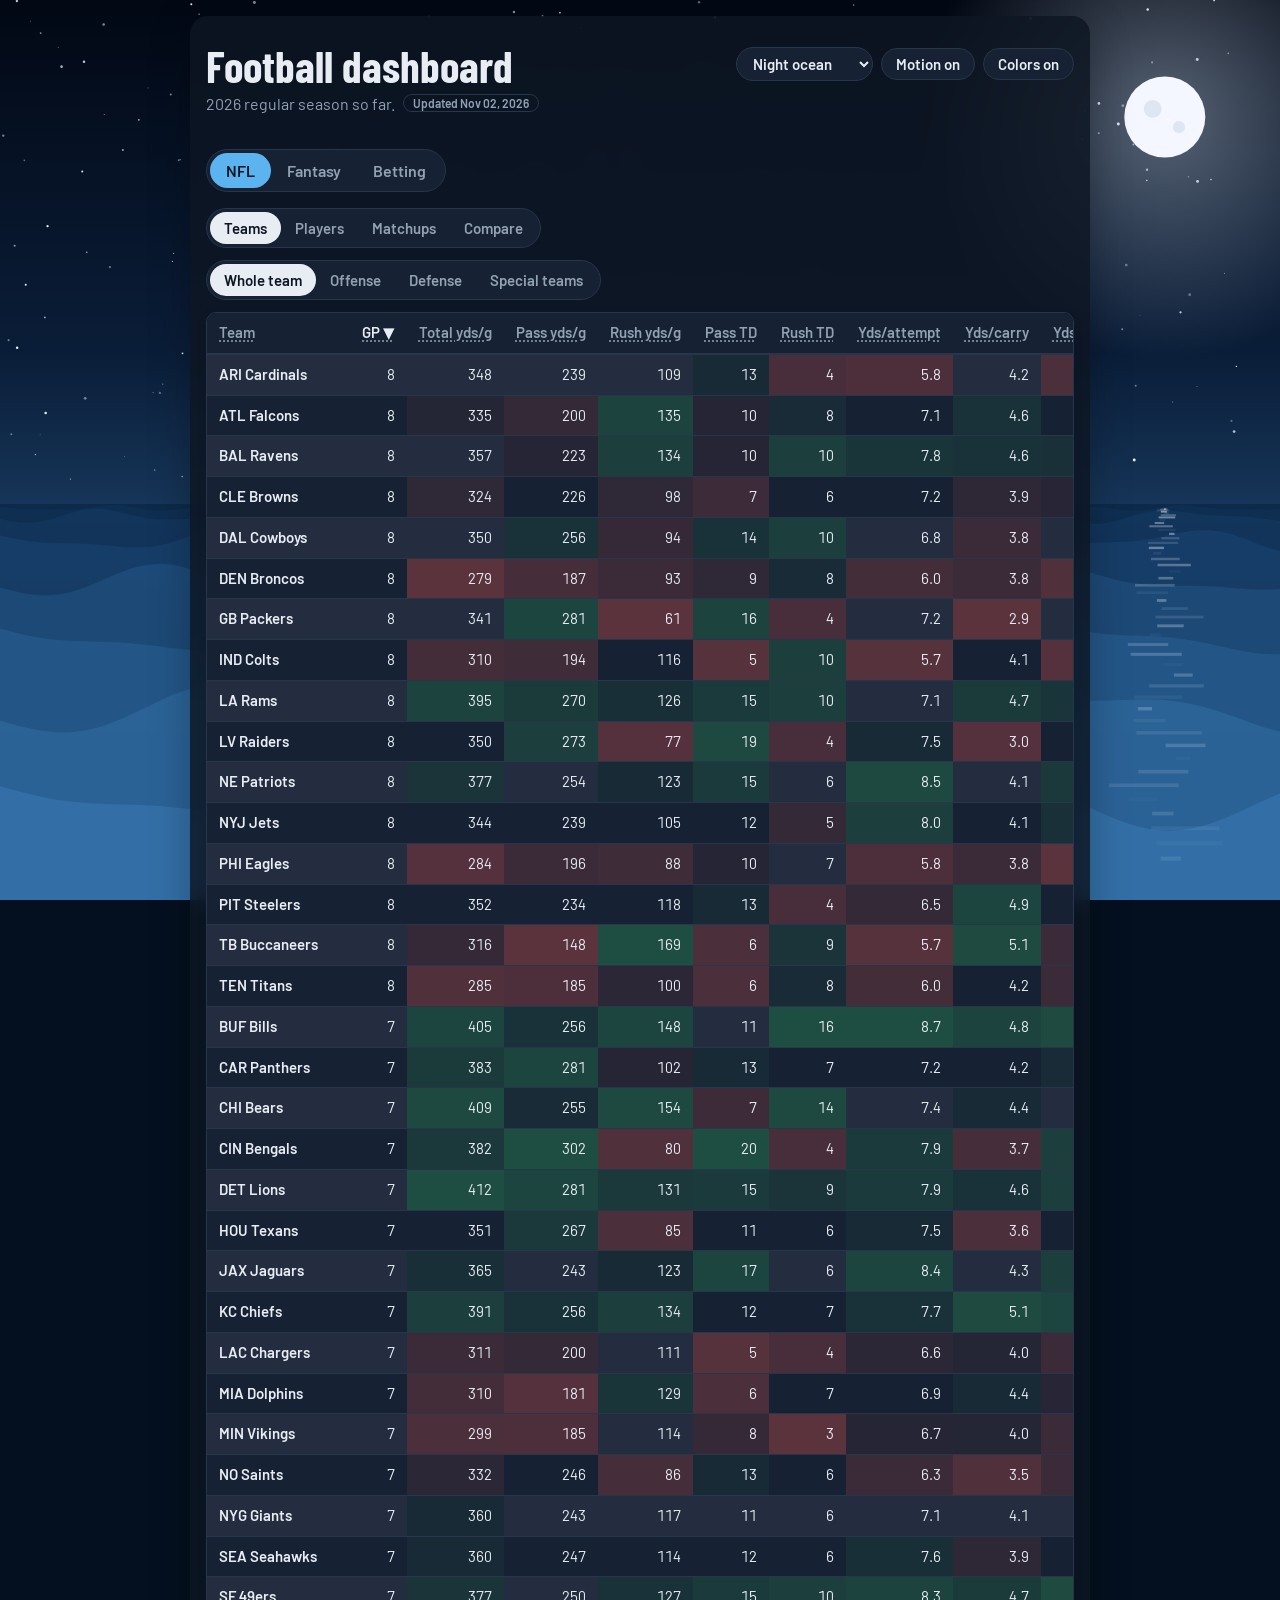
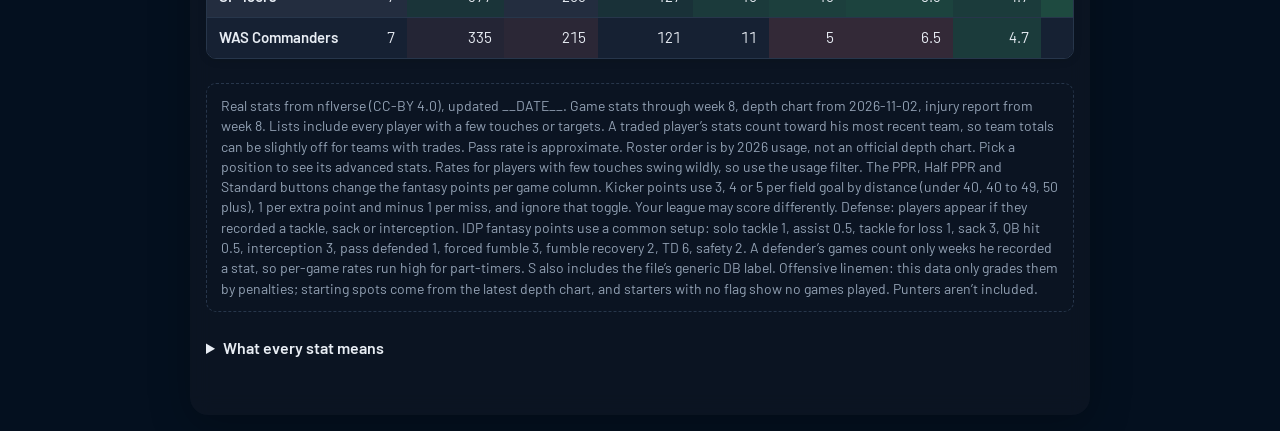
==== commit 65d2cee6: "Use real Central time for odds scheduling; add tdmax to the page's fallback rules sources.py treated" ====
--- a/template.html
+++ b/template.html
@@ -870,7 +870,7 @@
 function ago(iso){if(!iso)return 'not yet';var m=Math.round((Date.now()-new Date(iso))/60000);return m<2?'just now':m<60?m+' min ago':m<1440?Math.round(m/60)+' hr ago':Math.round(m/1440)+' days ago'}
 function kick(iso){return new Date(iso).toLocaleString(undefined,{weekday:'short',hour:'numeric',minute:'2-digit'})}
 function bkn(b,short){return BS.book==='best'?' <small class="pcm">'+(short?(BK[b]||b):b)+'</small>':''}
-function RU(){return (D.ODD&&D.ODD.RU)||{val:[.025,.045,.07],stale:.1,mlmax:250,mlmin:-300,model:2.5,pick:2,minl:MINL}}
+function RU(){return (D.ODD&&D.ODD.RU)||{val:[.025,.045,.07],stale:.1,mlmax:250,mlmin:-300,model:2.5,pick:2,minl:MINL,tdmax:300}}
 function valS(v){var r=RU().val;return v==null?0:v>=r[2]?3:v>=r[1]?2:v>=r[0]?1:0}
 function past(iso){return iso&&new Date(iso)<=new Date()}
 function heat(x,full){if(!COLORS||x==null||!isFinite(x))return '';var a=Math.min(1,Math.abs(x)/full);if(a<.15)return '';return ' style="background:color-mix(in srgb,'+(x>0?'#2e9e5b':'#d9534f')+' '+Math.round(8+a*30)+'%,var(--panel))"'}
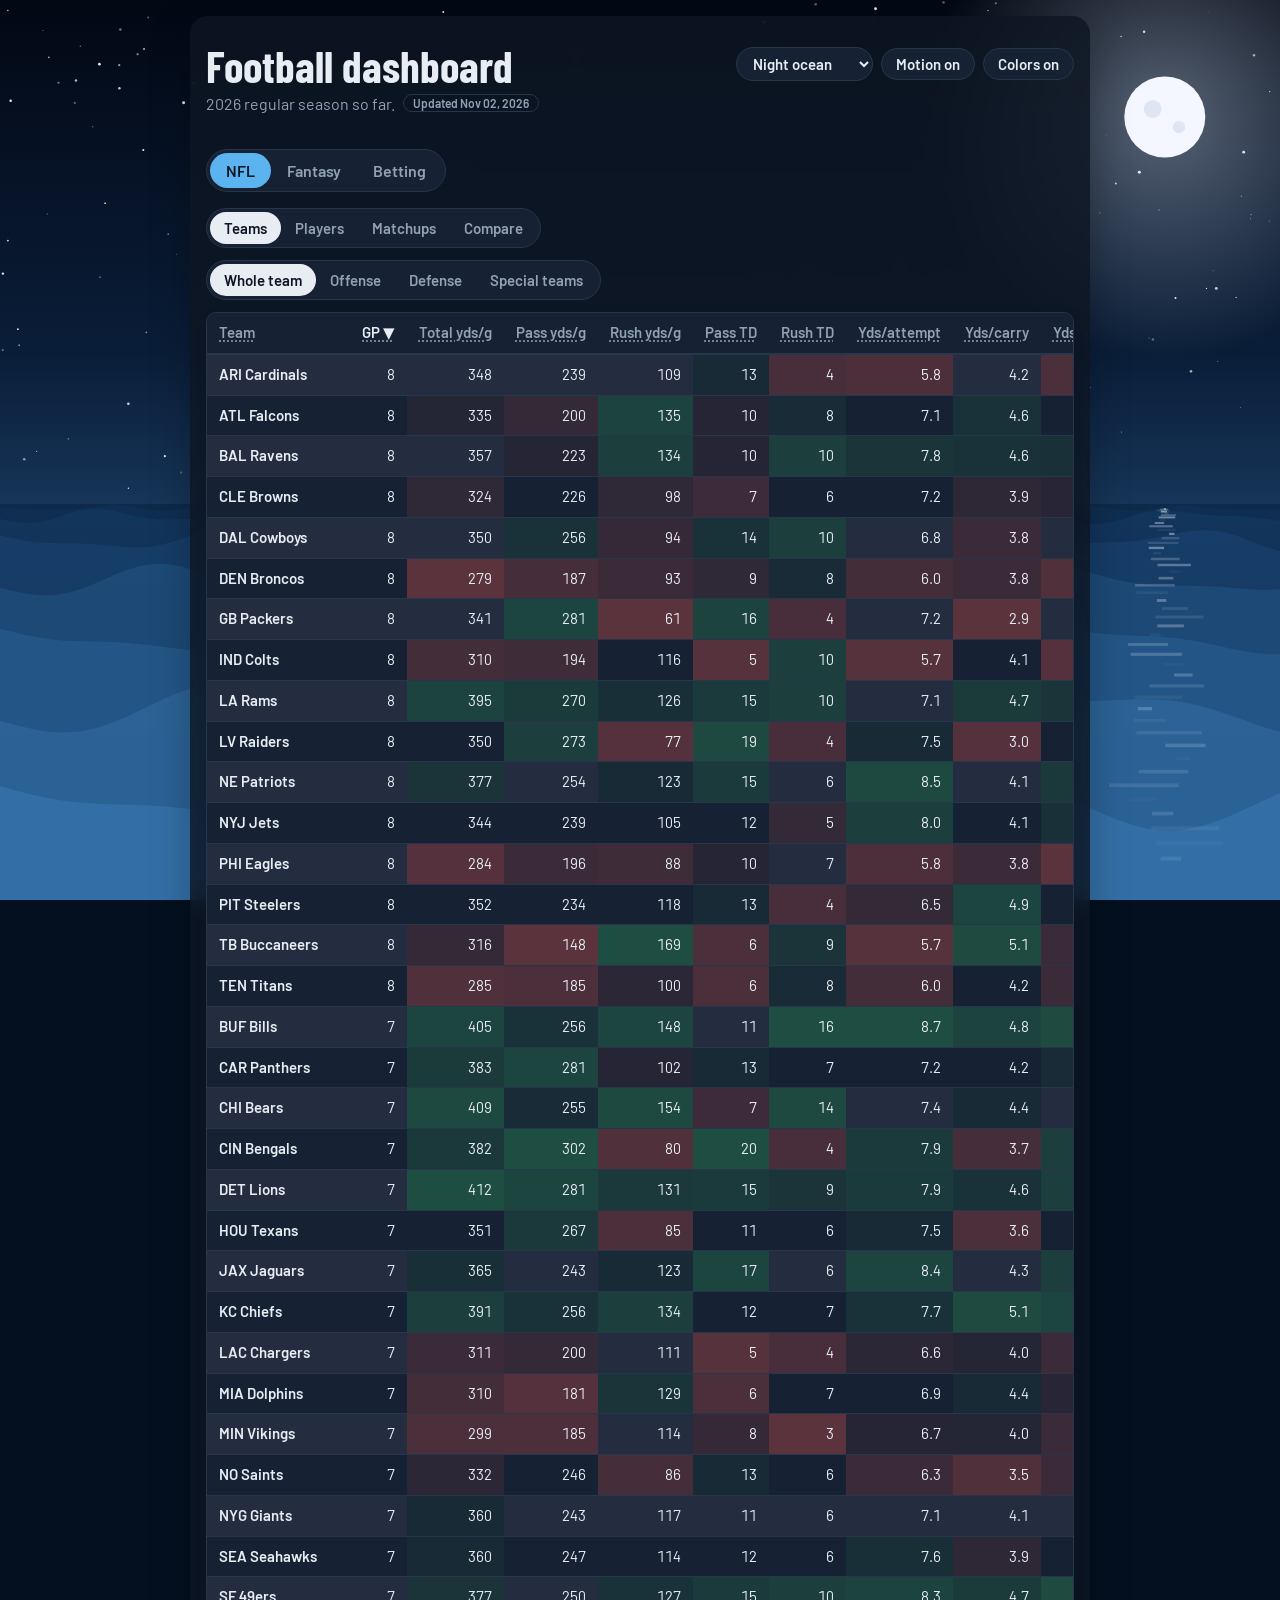
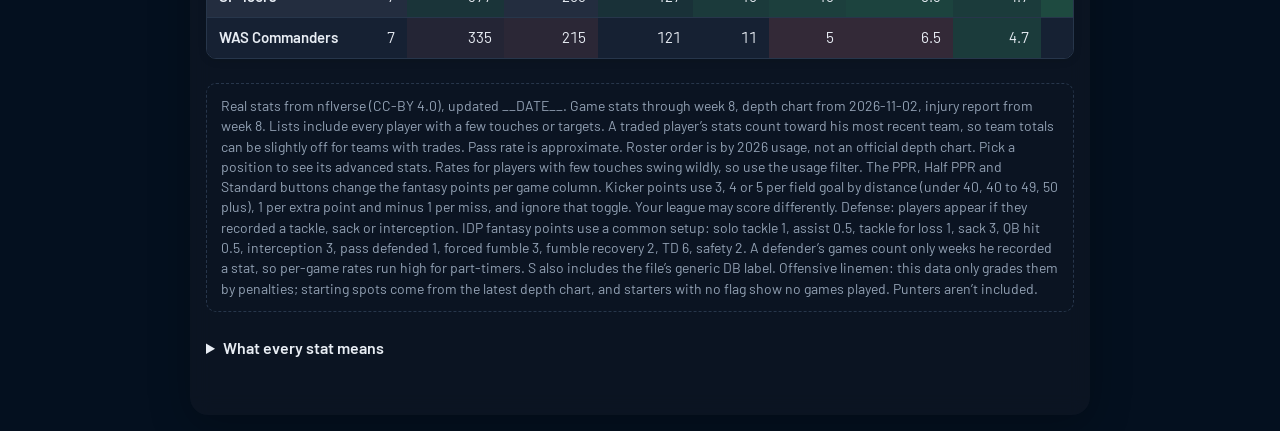
==== commit 06184bf5: "Fail loudly: record section health, drop stale fallback games build.py records META['health'] for ea" ====
--- a/template.html
+++ b/template.html
@@ -19,6 +19,7 @@
 table tr:nth-child(even):not(.grp):not(:hover) td{background:color-mix(in srgb,var(--panel) 94%,var(--ink))}
 .wrap{box-shadow:0 2px 10px rgba(0,0,0,.08)}
 .upd{display:inline-block;font:600 12px Barlow,system-ui,sans-serif;color:var(--mute);border:1px solid var(--line);border-radius:999px;padding:1px 9px;margin-left:8px;vertical-align:2px}.top .ctl button{white-space:nowrap}
+.hl{margin:-6px 0 14px;padding:2px 0 2px 9px;border-left:3px solid var(--a);color:var(--mute);font-size:14px;line-height:1.35}
 @media (max-width:420px){.top .ctl{flex-direction:column;gap:6px;align-items:flex-end}.top .ctl button,.top .ctl select{padding:5px 10px;font-size:14px;max-width:140px}}
 @media (max-width:600px){main{margin:8px 6px;border-radius:14px;padding:16px 12px 40px}}
 h1,h2{font-family:"Barlow Condensed","Arial Narrow",sans-serif;margin:8px 0 4px;line-height:1}h1{font-size:clamp(30px,7vw,44px)}h2{font-size:clamp(26px,6vw,36px)}
@@ -166,7 +167,7 @@
 .stk{width:80px;min-width:0;flex:0;padding:4px 6px;font-size:15px}.psub{font:500 12px Barlow,system-ui,sans-serif;color:var(--mute)}.pt td.nm{white-space:nowrap}
 </style></head><body><canvas id="scene" aria-hidden="true"></canvas><main>
 <div class="top" id="top"><h1>Football dashboard</h1><button class="back dspb" id="dsp" aria-expanded="false" aria-controls="ctl">Display</button><div class="ctl" id="ctl"><select class="back" id="scn" aria-label="Background scene"><option value="ocean">Night ocean</option><option value="grass">Day grassland</option><option value="snow">Snowy peak</option></select><button class="back" id="mot" aria-label="Turn background motion on or off"></button><button class="back" id="clr" aria-label="Turn stat colors on or off"></button></div></div>
-<p class="sub">2026 regular season so far.<span class="upd" id="upd"></span></p>
+<p class="sub">2026 regular season so far.<span class="upd" id="upd"></span></p><p class="hl" id="hl" hidden></p>
 <nav class="bar"><div class="seg sec" id="sec"><button data-s="nfl" aria-pressed="true">NFL</button><button data-s="fan" aria-pressed="false">Fantasy</button><button data-s="bet" aria-pressed="false">Betting</button></div></nav>
 <div class="bar" id="nflnav"><div class="seg" id="tabs"><button data-v="t" aria-pressed="true">Teams</button><button data-v="p" aria-pressed="false">Players</button><button data-v="n" aria-pressed="false">Matchups</button><button data-v="c" aria-pressed="false">Compare</button></div></div>
 <section id="vp" hidden>
@@ -377,7 +378,8 @@
   h+='<h3>'+d+'’s 3 biggest pass-rush threats</h3><p class="sub">'+(thr.length?thr.map(function(r,i){return (i+1)+'. <b>'+r[0]+'</b> ('+r[2]+') · '+r[8]+(r[8]===1?' sack, ':' sacks, ')+r[9]+' QB hits, '+r[7]+' TFL'}).join('<br>'):'No data')+'</p>';
   return h+'<h3>'+o+' line, man by man</h3>'+olTable(o,d);
 }
-function matchup(){var g=D.G[+$('gm').value||0];$('mu').innerHTML=side(g[0],g[1])+side(g[1],g[0]);skillRender()}
+var NOG='<p class="sub">This week’s games aren’t available right now. They come back with the next refresh.</p>';
+function matchup(){var g=D.G[+$('gm').value||0];if(!g){$('mu').innerHTML=$('ms').innerHTML=NOG;return}$('mu').innerHTML=side(g[0],g[1])+side(g[1],g[0]);skillRender()}
 var SKN={QB:1,RB:2,WR:3,TE:1};
 function sp(v){return st.sc==='std'?v[1]:st.sc==='half'?(v[0]+v[1])/2:v[0]}
 function srank(t,side,p){var W=D.ALW.T,ks=side==='a'?'aa':side,me=W[t]&&W[t][ks]&&W[t][ks][p];side=ks;if(!me)return null;var x=sp(me),n=0;for(var k in W){var o=W[k][side][p];if(o&&(side==='s'?sp(o)>x:sp(o)<x))n++}return n+1}
@@ -404,7 +406,7 @@
 }
 function skillRender(){
   if(!D.ALW){$('ms').innerHTML='<p class="sub">Game-by-game stats aren’t available right now, so skill matchups are hidden. They come back with the next refresh.</p>';return}
-  var g=D.G[+$('gm').value||0];
+  var g=D.G[+$('gm').value||0];if(!g){$('ms').innerHTML=NOG;return}
   $('ms').innerHTML=skillSide(g[0],g[1])+skillSide(g[1],g[0])+'<div class="note">How it works: “pts/g at spot” is the fantasy points per game this offense gets from that position, ranked 1st (most) to 32nd. “Allows/g” is the fantasy points per game this defense gives up to that position, ranked 1st (toughest, fewest allowed) to 32nd (softest). The edge compares those two ranks with the same levels as the trenches: Even under 4 spots, I (slight) 4 to 9, II (clear) 10 to 17, III (big) 18 or more. Through week '+D.ALW.wk+'. Points follow the PPR, Half PPR or Standard setting on the Players tab. Players shown are the current starters from the latest depth chart (top QB, two RBs, three WRs, top TE). Anyone Out on the latest injury report or on injured reserve moves to the out section and the next man up takes his spot; Questionable and Doubtful players stay in with a tag. A dash means no stats yet this season. Defense ranks are adjusted for schedule: each game counts what the defense allowed compared with what that offense usually scores at the position, so a defense that faced weak offenses doesn’t look tougher than it is. The allows/g number itself is the plain average. A guide, not a prediction.</div>';
 }
 function initN(){
@@ -460,7 +462,11 @@
 var SCL={ppr:'PPR/g',half:'Half PPR/g',std:'Std/g'};
 function setForm(r){var fm=r.fm;if(!fm)return;r.l3=fm[0]==null?null:st.sc==='ppr'?fm[0]:st.sc==='std'?fm[1]:Math.round((fm[0]+fm[1])*5)/10;r.tr=r.l3==null||r[4]==null?null:Math.round((r.l3-r[4])*10)/10}
 function setSc(m){st.sc=m;A.forEach(function(r){r[4]=m==='ppr'?r.pp:m==='std'?r.sd:Math.round((r.pp+r.sd)*5)/10;setForm(r)});[].forEach.call($('fsc').children,function(b){b.setAttribute('aria-pressed',b.dataset.s===m)});[].forEach.call($('csc').children,function(b){b.setAttribute('aria-pressed',b.dataset.s===m)});if(st.sec==='fan'&&FV==='c')renderD();['QB','RB','WR','TE'].forEach(function(p){D.PC[p][0][0]=SCL[m]});[].forEach.call($('sc').children,function(b){b.setAttribute('aria-pressed',b.dataset.s===m)});render();if(CP.a)cRender();if(D.G)skillRender();if(st.sec==='fan'&&FV==='s')renderF();if(st.sec==='fan'&&FV==='m'&&RL.M)leagueRender()}
-function fresh(){var s=D.META&&D.META.sources;if(D.META&&D.META.built)$('upd').textContent='Updated '+D.META.built.replace(/ at .*/,'');if(!s)return;var x=[];
+var HLN={schedule:'this week’s games',injuries:'injuries',rosters:'injured reserve list',depth:'depth charts',weekly:'game-by-game stats',snaps:'snap counts',dynasty:'dynasty values',college_prospects:'college prospects',player_cards:'player cards',odds:'NFL betting lines',college_betting:'college betting lines'};
+function fresh(){var s=D.META&&D.META.sources;if(D.META&&D.META.built)$('upd').textContent='Updated '+D.META.built.replace(/ at .*/,'');
+  var H=(D.META&&D.META.health)||{},bad=Object.keys(H).filter(function(k){return /^failed/.test(H[k])}).map(function(k){return HLN[k]||k.replace(/_/g,' ')});
+  if(bad.length){$('hl').innerHTML='Some sections didn’t update today: '+esc(bad.join(', '))+'. They should come back with the next refresh.';$('hl').hidden=false}
+  if(!s)return;var x=[];
   if(s.weekly_stats)x.push('Game stats through week '+s.weekly_stats.week);if(s.depth)x.push('depth chart from '+s.depth.asof);if(s.injuries)x.push('injury report from week '+s.injuries.week);
   $('fr').textContent=x.length?x.join(', ')+'.':''}
 function showSec(s){st.sec=s;[].forEach.call($('sec').children,function(b){b.setAttribute('aria-pressed',b.dataset.s===s)});
@@ -870,7 +876,7 @@
 function ago(iso){if(!iso)return 'not yet';var m=Math.round((Date.now()-new Date(iso))/60000);return m<2?'just now':m<60?m+' min ago':m<1440?Math.round(m/60)+' hr ago':Math.round(m/1440)+' days ago'}
 function kick(iso){return new Date(iso).toLocaleString(undefined,{weekday:'short',hour:'numeric',minute:'2-digit'})}
 function bkn(b,short){return BS.book==='best'?' <small class="pcm">'+(short?(BK[b]||b):b)+'</small>':''}
-function RU(){return (D.ODD&&D.ODD.RU)||{val:[.025,.045,.07],stale:.1,mlmax:250,mlmin:-300,model:2.5,pick:2,minl:MINL,tdmax:300}}
+function RU(){return (D.ODD&&D.ODD.RU)||{val:[.025,.045,.07],stale:.1,mlmax:250,mlmin:-300,model:2.5,pick:2,minl:MINL}}
 function valS(v){var r=RU().val;return v==null?0:v>=r[2]?3:v>=r[1]?2:v>=r[0]?1:0}
 function past(iso){return iso&&new Date(iso)<=new Date()}
 function heat(x,full){if(!COLORS||x==null||!isFinite(x))return '';var a=Math.min(1,Math.abs(x)/full);if(a<.15)return '';return ' style="background:color-mix(in srgb,'+(x>0?'#2e9e5b':'#d9534f')+' '+Math.round(8+a*30)+'%,var(--panel))"'}
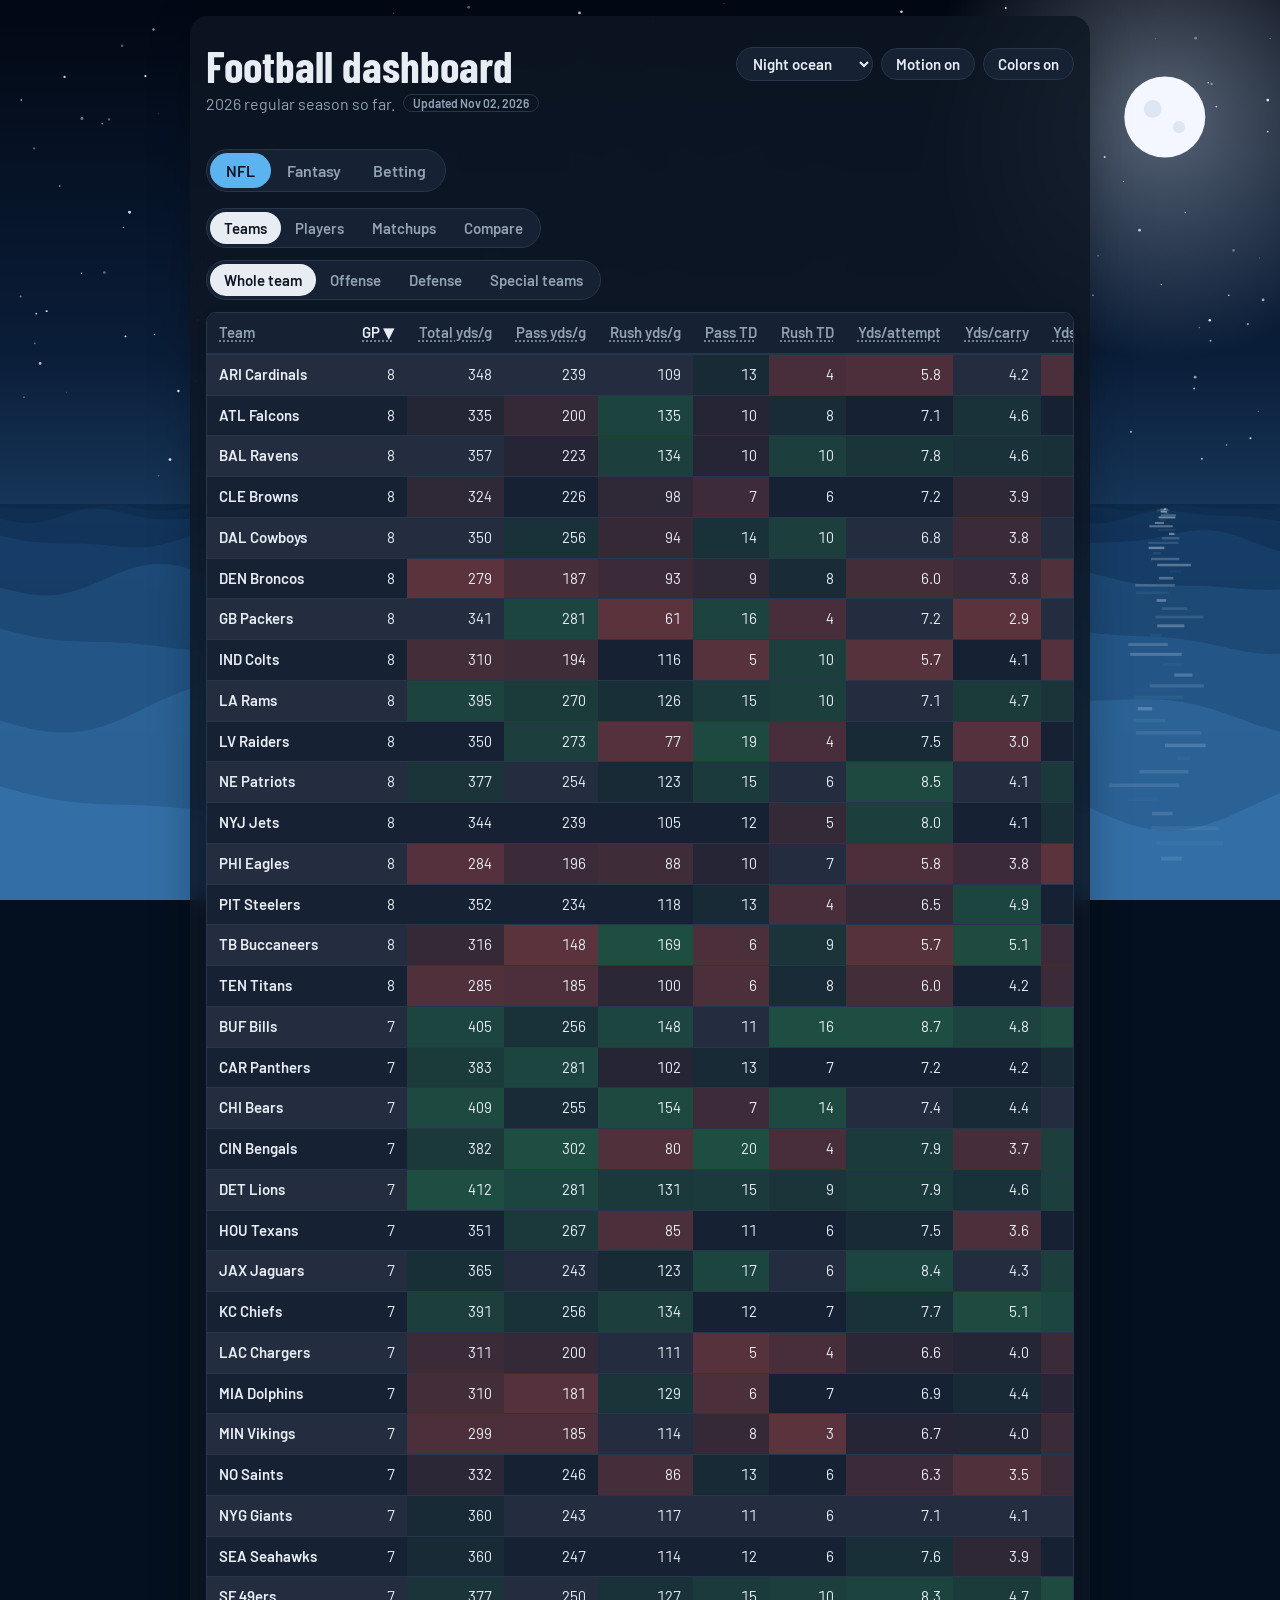
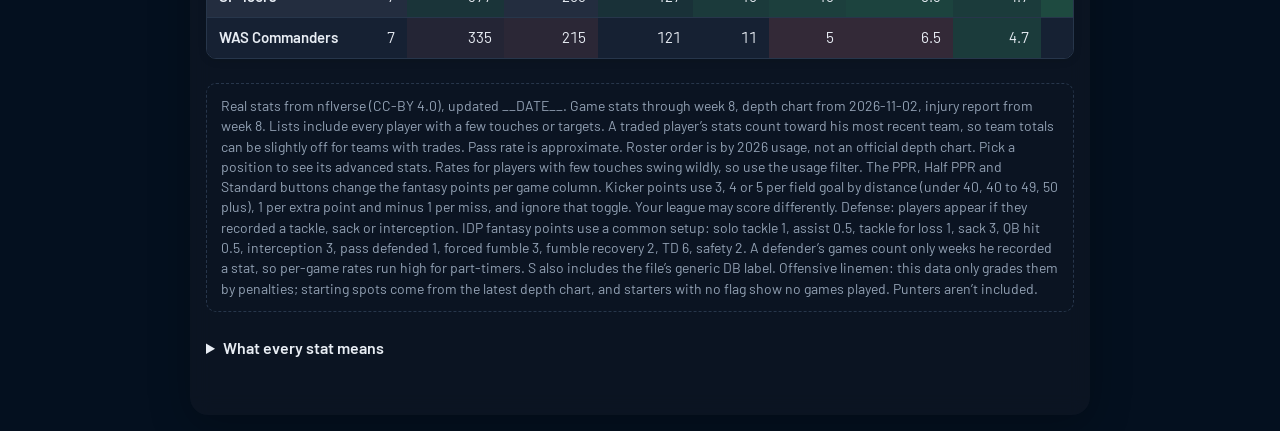
==== commit d3b91bab: "Merge branch 'worktree-agent-a5a65e6c50cf1a380' into refactor/phase-0" ====
--- a/template.html
+++ b/template.html
@@ -876,7 +876,7 @@
 function ago(iso){if(!iso)return 'not yet';var m=Math.round((Date.now()-new Date(iso))/60000);return m<2?'just now':m<60?m+' min ago':m<1440?Math.round(m/60)+' hr ago':Math.round(m/1440)+' days ago'}
 function kick(iso){return new Date(iso).toLocaleString(undefined,{weekday:'short',hour:'numeric',minute:'2-digit'})}
 function bkn(b,short){return BS.book==='best'?' <small class="pcm">'+(short?(BK[b]||b):b)+'</small>':''}
-function RU(){return (D.ODD&&D.ODD.RU)||{val:[.025,.045,.07],stale:.1,mlmax:250,mlmin:-300,model:2.5,pick:2,minl:MINL}}
+function RU(){return (D.ODD&&D.ODD.RU)||{val:[.025,.045,.07],stale:.1,mlmax:250,mlmin:-300,model:2.5,pick:2,minl:MINL,tdmax:300}}
 function valS(v){var r=RU().val;return v==null?0:v>=r[2]?3:v>=r[1]?2:v>=r[0]?1:0}
 function past(iso){return iso&&new Date(iso)<=new Date()}
 function heat(x,full){if(!COLORS||x==null||!isFinite(x))return '';var a=Math.min(1,Math.abs(x)/full);if(a<.15)return '';return ' style="background:color-mix(in srgb,'+(x>0?'#2e9e5b':'#d9534f')+' '+Math.round(8+a*30)+'%,var(--panel))"'}
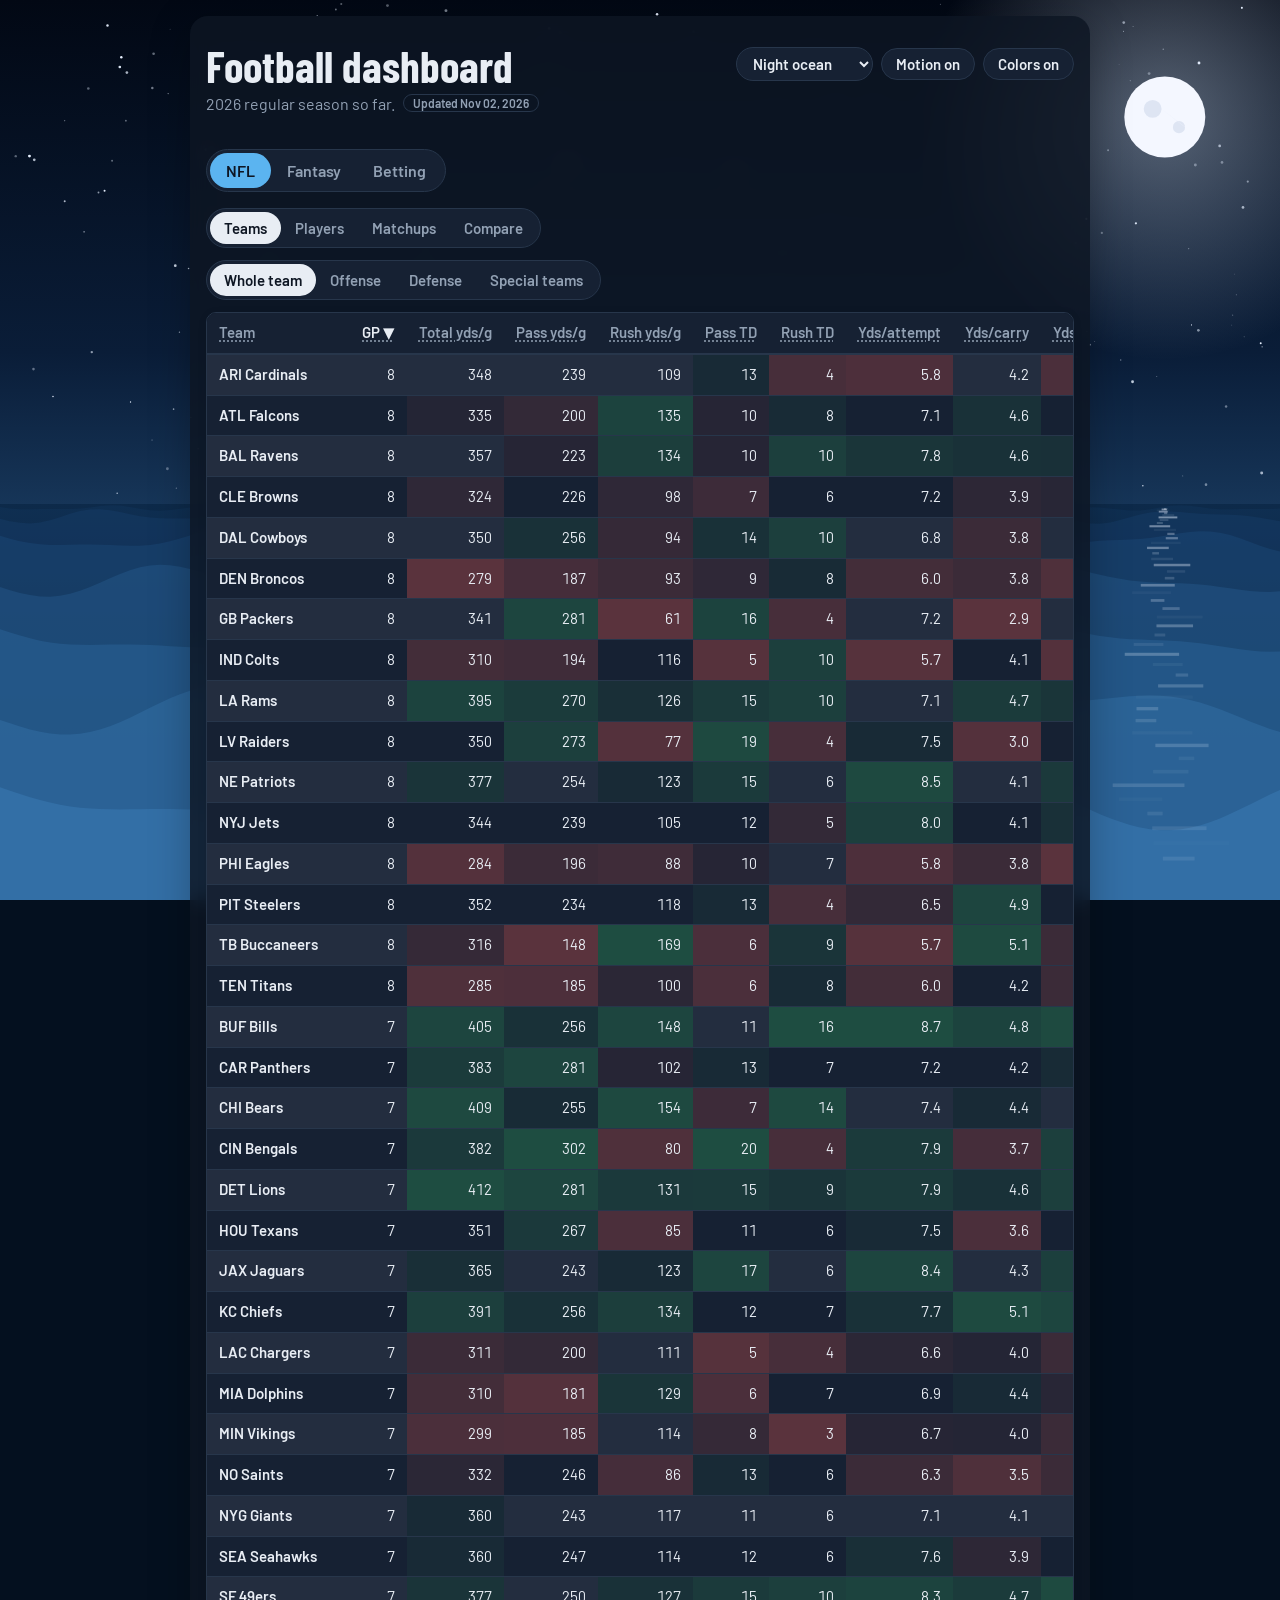
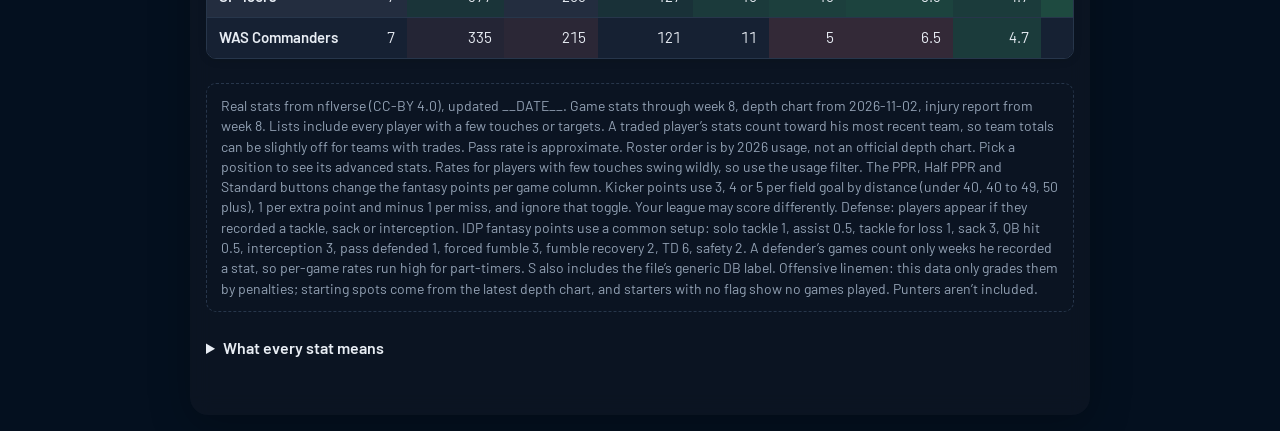
==== commit fa418c0f: "Split template.html into assets/site.css and js/ classic scripts Mechanical move: the inline <style>" ====
--- a/template.html
+++ b/template.html
@@ -3,169 +3,8 @@
 <meta name="viewport" content="width=device-width, initial-scale=1, viewport-fit=cover">
 <title>Football Dashboard</title>
 <link href="https://fonts.googleapis.com/css2?family=Barlow+Condensed:wght@600;700&family=Barlow:wght@400;500;600&display=swap" rel="stylesheet">
-<style>
-:root{--bg:#eef1f5;--panel:#fff;--ink:#14202e;--mute:#5d6b7b;--line:#d5dce5;--a:#b36d00;--b:#1b72bd;box-sizing:border-box;padding-top:env(safe-area-inset-top,0px);padding-bottom:env(safe-area-inset-bottom,0px)}
-@media (prefers-color-scheme:dark){:root:not([data-theme="light"]){--bg:#0e1623;--panel:#162133;--ink:#e8edf4;--mute:#92a1b4;--line:#27364b;--a:#f2b134;--b:#5bb4f0}}
-:root[data-theme="dark"]{--bg:#0e1623;--panel:#162133;--ink:#e8edf4;--mute:#92a1b4;--line:#27364b;--a:#f2b134;--b:#5bb4f0}
-html{scroll-padding-top:env(safe-area-inset-top,0px)}*,*::before,*::after{box-sizing:border-box}
-body{margin:0;background:var(--sky,var(--bg));color:var(--ink);font:400 16px/1.45 Barlow,system-ui,-apple-system,"Segoe UI",sans-serif}
-main{max-width:900px;margin:16px auto;padding:20px 16px 48px;position:relative;z-index:1;background:color-mix(in srgb,var(--bg) 84%,transparent);-webkit-backdrop-filter:blur(10px);backdrop-filter:blur(10px);border-radius:18px;box-shadow:0 10px 40px rgba(0,0,0,.25)}
-#scene{position:fixed;inset:0;width:100%;height:100%;z-index:0;display:block}
-:root[data-theme="dark"]{--sky:#04101f}:root[data-theme="light"]{--sky:#a9d6ff}:root[data-scene="snow"]{--sky:#cfe6fb}
-.top .ctl{display:flex;gap:8px;flex-shrink:0;align-items:center}
-select.back{font:600 15px Barlow,system-ui,sans-serif;padding:6px 12px;cursor:pointer}
-.seg.sec button[aria-pressed="true"]{background:var(--b);color:var(--bg)}
-tr:not(.grp):hover td{background:color-mix(in srgb,var(--b) 10%,var(--panel))}
-table tr:nth-child(even):not(.grp):not(:hover) td{background:color-mix(in srgb,var(--panel) 94%,var(--ink))}
-.wrap{box-shadow:0 2px 10px rgba(0,0,0,.08)}
-.upd{display:inline-block;font:600 12px Barlow,system-ui,sans-serif;color:var(--mute);border:1px solid var(--line);border-radius:999px;padding:1px 9px;margin-left:8px;vertical-align:2px}.top .ctl button{white-space:nowrap}
-.hl{margin:-6px 0 14px;padding:2px 0 2px 9px;border-left:3px solid var(--a);color:var(--mute);font-size:14px;line-height:1.35}
-@media (max-width:420px){.top .ctl{flex-direction:column;gap:6px;align-items:flex-end}.top .ctl button,.top .ctl select{padding:5px 10px;font-size:14px;max-width:140px}}
-@media (max-width:600px){main{margin:8px 6px;border-radius:14px;padding:16px 12px 40px}}
-h1,h2{font-family:"Barlow Condensed","Arial Narrow",sans-serif;margin:8px 0 4px;line-height:1}h1{font-size:clamp(30px,7vw,44px)}h2{font-size:clamp(26px,6vw,36px)}
-.sub{color:var(--mute);margin:0 0 16px}
-.bar{display:flex;flex-wrap:wrap;gap:10px;align-items:center;margin-bottom:12px}
-.seg{display:inline-flex;flex-wrap:wrap;border:1px solid var(--line);border-radius:999px;background:var(--panel);padding:3px}
-.seg button{border:0;background:none;color:var(--mute);font:600 15px Barlow,system-ui,sans-serif;padding:7px 14px;border-radius:999px;cursor:pointer}
-.seg button[aria-pressed="true"]{background:var(--ink);color:var(--bg)}
-input,select{font:500 16px Barlow,system-ui,sans-serif;color:var(--ink);background:var(--panel);border:1px solid var(--line);border-radius:8px;padding:8px 10px}
-input{flex:1;min-width:140px}
-button:focus-visible,input:focus-visible,select:focus-visible,th:focus-visible,tr:focus-visible{outline:3px solid var(--b);outline-offset:2px}
-.wrap{overflow-x:auto;background:var(--panel);border:1px solid var(--line);border-radius:10px}
-table{border-collapse:collapse;width:100%;font-size:15px;white-space:nowrap}
-th,td{padding:9px 12px;text-align:right}th:first-child,td:first-child{text-align:left}
-th{font-weight:600;color:var(--mute);border-bottom:2px solid var(--line);cursor:pointer;user-select:none}th.on{color:var(--ink)}
-td{border-top:1px solid var(--line);font-variant-numeric:tabular-nums}
-th:first-child,td:first-child{position:sticky;left:0;background:var(--panel)}td.nm{font-weight:600}tr.grp td{font:600 14px Barlow,system-ui,sans-serif;color:var(--mute);background:var(--bg);text-align:left}tr.go{cursor:pointer}tr.go:hover td{background:var(--bg)}
-.tag{display:inline-block;min-width:2.4em;text-align:center;font:700 13px "Barlow Condensed",sans-serif;border-radius:4px;padding:1px 5px;color:var(--bg);background:var(--mute)}
-.tag.QB{background:var(--a)}.tag.WR{background:var(--b)}
-.tiles{display:grid;grid-template-columns:repeat(auto-fit,minmax(130px,1fr));gap:10px;margin:14px 0 18px}
-.tile{background:var(--panel);border:1px solid var(--line);border-top:4px solid var(--b);border-radius:10px;padding:10px 12px}
-.tile b{display:block;font:700 28px/1.1 "Barlow Condensed",sans-serif}.tile span{color:var(--mute);font-size:14px}
-h3{font:600 17px Barlow,system-ui,sans-serif;margin:18px 0 6px}
-.back{border:1px solid var(--line);background:var(--panel);color:var(--ink);border-radius:999px;font:600 15px Barlow,system-ui,sans-serif;padding:6px 14px;cursor:pointer}
-.note{margin-top:24px;padding:12px 14px;border:1px dashed var(--line);border-radius:10px;color:var(--mute);font-size:14px}
-.picks{display:grid;grid-template-columns:1fr 1fr;gap:10px;margin-bottom:14px}.pick{background:var(--panel);border:1px solid var(--line);border-radius:10px;padding:10px}.pick.a{border-top:4px solid var(--a)}.pick.b{border-top:4px solid var(--b)}.pick input{width:100%;min-width:0}
-.verdict{font:700 clamp(22px,5vw,30px)/1.1 "Barlow Condensed","Arial Narrow",sans-serif;margin:16px 0 8px}
-.tally{display:flex;height:10px;border-radius:5px;overflow:hidden;margin-bottom:12px}.tally i{display:block}.tally .a{background:var(--a)}.tally .b{background:var(--b)}.tally .t{background:var(--line)}
-.sec{font:600 15px Barlow,system-ui,sans-serif;color:var(--mute);margin:18px 0 4px}
-.row{padding:10px 0;border-top:1px solid var(--line)}.lbl{text-align:center;font-weight:500;font-size:15px;margin-bottom:6px}
-.line{display:grid;grid-template-columns:64px 1fr 64px;gap:10px;align-items:center}
-.cv{font:700 22px/1 "Barlow Condensed","Arial Narrow",sans-serif;color:var(--mute)}.cv.a{text-align:right}.cv.win.a{color:var(--a)}.cv.win.b{color:var(--b)}
-.field{position:relative;display:flex;height:22px;border-radius:4px;overflow:hidden;background:var(--line)}
-.field::after{content:"";position:absolute;inset:0;pointer-events:none;background:repeating-linear-gradient(90deg,transparent 0 calc(10% - 1px),rgba(128,128,128,.35) calc(10% - 1px) 10%)}
-.fa{background:var(--a);opacity:.4}.fb{background:var(--b);opacity:.4}.row.wa .fa,.row.wb .fb{opacity:1}
-.meter{position:relative;height:16px;border-radius:8px;background:var(--line);margin:4px 0 2px;overflow:hidden}
-.meter::after{content:"";position:absolute;left:50%;top:-2px;bottom:-2px;width:2px;background:var(--ink);opacity:.5}
-.meter i{position:absolute;top:0;bottom:0}.meter .mo{background:var(--a)}.meter .md{background:var(--b)}
-.mlab{display:flex;justify-content:space-between;font-size:13px;color:var(--mute)}
-.edge{margin:14px 0 4px}.edge b{font-weight:600}
-.lvl{display:inline-block;min-width:2.2em;text-align:center;font:700 15px/1.3 "Barlow Condensed",sans-serif;border-radius:4px;padding:0 6px;margin-right:6px;color:#fff;background:var(--mute)}
-.lvl.o{background:var(--a);color:var(--bg)}.lvl.d{background:var(--b);color:var(--bg)}.lvl.e{background:var(--line);color:var(--ink)}
-.thr{display:inline-block;font:600 12px Barlow,system-ui,sans-serif;border-radius:999px;padding:1px 8px;border:1px solid var(--line)}
-.thr.t4{background:#c0392b;color:#fff;border-color:#c0392b}.thr.t3{background:#e67e22;color:#fff;border-color:#e67e22}.thr.t2{color:var(--ink)}.thr.t1{color:var(--mute)}
-.mix{display:flex;height:26px;border-radius:6px;overflow:hidden;font:600 14px/26px Barlow,system-ui,sans-serif;color:#fff;margin:6px 0 2px;position:relative}
-.mix span{padding:0 8px;white-space:nowrap}.mix .p{background:var(--b)}.mix .r{background:var(--a);text-align:right}
-.mix i{position:absolute;top:0;bottom:0;width:2px;background:var(--ink)}
-td.wr{white-space:normal;min-width:170px}.olt th,.olt td{text-align:left}
-[hidden]{display:none!important}
-.dspb,.bnav{display:none}
-@media (max-width:600px){
-  main{margin:0;border-radius:0;padding:12px 12px calc(84px + env(safe-area-inset-bottom,0px));padding-left:max(12px,env(safe-area-inset-left,0px));padding-right:max(12px,env(safe-area-inset-right,0px))}
-  .top{position:relative;align-items:center}
-  h1{font-size:26px;white-space:nowrap}
-  h2{font-size:24px}
-  .sub{font-size:14px;margin-bottom:10px}
-  .dspb{display:inline-block;font-size:14px;padding:5px 12px}
-  .top .ctl{display:none}
-  .top.open .ctl{display:flex;flex-direction:column;align-items:stretch;gap:8px;position:absolute;right:0;top:calc(100% + 6px);z-index:25;background:var(--panel);border:1px solid var(--line);border-radius:12px;padding:10px;box-shadow:0 10px 30px rgba(0,0,0,.35)}
-  .top.open .ctl button,.top.open .ctl select{max-width:none;font-size:15px;padding:7px 12px}
-  #sec{display:none}
-  .bnav{display:flex;position:fixed;left:0;right:0;bottom:0;z-index:20;background:color-mix(in srgb,var(--panel) 94%,transparent);-webkit-backdrop-filter:blur(12px);backdrop-filter:blur(12px);border-top:1px solid var(--line);padding:6px max(8px,env(safe-area-inset-right,0px)) calc(6px + env(safe-area-inset-bottom,0px)) max(8px,env(safe-area-inset-left,0px))}
-  .bnav button{flex:1;display:flex;flex-direction:column;align-items:center;gap:2px;border:0;background:none;color:var(--mute);font:600 12px Barlow,system-ui,sans-serif;padding:6px 0;border-radius:10px;cursor:pointer}
-  .bnav svg{width:24px;height:24px}
-  .bnav button[aria-pressed="true"]{color:var(--b);background:color-mix(in srgb,var(--b) 12%,transparent)}
-  .bar{gap:8px;margin-bottom:10px}
-  .seg{flex-wrap:nowrap;overflow-x:auto;max-width:100%;scrollbar-width:none;-webkit-overflow-scrolling:touch}
-  .seg::-webkit-scrollbar{display:none}
-  .seg button{white-space:nowrap;padding:6px 12px;font-size:14px;flex-shrink:0}
-  .seg.lg button{font-size:15px;padding:6px 16px}
-  input,select{font-size:16px;padding:7px 9px}
-  table{font-size:14px}
-  th,td{padding:7px 9px}
-  .wrap{border-radius:8px}
-  .bsel span{display:none}
-  .bsel{width:auto;flex:1}
-  .dsk{display:none}
-  .bc{padding:11px 12px}
-  .bct{font-size:19px}
-  .bcw{font-size:14px;padding-left:16px}
-  .bc.hero .bct{font-size:23px}
-  .gc{padding:11px 12px}
-  .note{position:relative;max-height:4.4em;overflow:hidden;cursor:pointer;margin-top:16px}
-  .note::after{content:"Tap to read more";position:absolute;left:0;right:0;bottom:0;padding:16px 14px 6px;font:600 13px Barlow,system-ui,sans-serif;color:var(--b);background:linear-gradient(to bottom,transparent,var(--panel) 60%)}
-  .note.open{max-height:none}
-  .note.open::after{content:none}
-  .pcard{padding-bottom:env(safe-area-inset-bottom,0px)}
-}
-.top{display:flex;justify-content:space-between;align-items:center;gap:12px}
-.dl{display:inline-block;font:600 11px/1.5 Barlow,system-ui,sans-serif;border-radius:4px;padding:0 5px;margin-left:2px;border:1px solid var(--line);color:var(--mute);vertical-align:1px}
-.dl.on{border-color:var(--ink);color:var(--ink)}
-.ptag{margin-top:6px;font-size:14px;color:var(--mute)}
-.sec button{font-size:16px;padding:8px 16px}
-.card{background:var(--panel);border:1px solid var(--line);border-radius:10px;padding:14px 16px;max-width:70ch}.card h3{margin-top:0}
-.up{color:#2e9e5b;font-weight:600}.dn{color:#d9534f;font-weight:600}
-.why{display:inline-block;font:600 12px Barlow,system-ui,sans-serif;border-radius:999px;padding:1px 8px;margin:1px 2px;background:var(--line);color:var(--ink)}
-.gr{display:inline-block;min-width:1.8em;text-align:center;font:700 15px/1.4 "Barlow Condensed",sans-serif;border-radius:4px;color:var(--bg)}
-.me td{background:color-mix(in srgb,var(--a) 14%,var(--panel))}.adv{margin:6px 0 4px 18px;padding:0}.adv li{margin:4px 0}
-.st5{color:#f2b134;letter-spacing:-1px;font-size:12px;margin-left:4px}
-.gA{background:#2e9e5b}.gB{background:#7cb342}.gC{background:var(--mute)}.gD{background:#e67e22}.gF{background:#d9534f}
-.gl{text-decoration:underline dotted;text-underline-offset:3px;text-decoration-color:var(--mute)}
-.tip{position:absolute;z-index:20;background:var(--ink);color:var(--bg);font:500 14px/1.35 Barlow,system-ui,sans-serif;padding:8px 10px;border-radius:8px;box-shadow:0 4px 14px rgba(0,0,0,.3);pointer-events:none}
-#gls summary{cursor:pointer;font-weight:600;margin:24px 0 8px}#glist{display:grid;grid-template-columns:max-content 1fr;gap:4px 14px;font-size:14px}#glist dt{font-weight:600}#glist dd{margin:0;color:var(--mute)}
-@media (max-width:600px){#glist{grid-template-columns:1fr}#glist dd{margin-bottom:8px}}
-.pcard{position:fixed;inset:0;z-index:30;background:rgba(0,0,0,.55);display:flex;align-items:flex-start;justify-content:center;padding:4vh 12px;overflow:auto}
-.pcw{position:relative;background:var(--panel);color:var(--ink);border:1px solid var(--line);border-radius:16px;max-width:680px;width:100%;padding:18px 18px 22px;box-shadow:0 20px 60px rgba(0,0,0,.45)}
-.pcx{position:absolute;top:12px;right:12px;padding:4px 11px}
-.pch{display:flex;gap:14px;align-items:center;margin-right:40px}.pch img{width:84px;height:84px;object-fit:cover;border-radius:50%;background:var(--bg);border:2px solid var(--line);flex-shrink:0}
-.pch h2{margin:0 0 4px}.pcm{color:var(--mute);font-size:14px}
-.tiles2{display:grid;grid-template-columns:repeat(auto-fit,minmax(104px,1fr));gap:8px;margin:14px 0}
-.tl{background:var(--bg);border:1px solid var(--line);border-radius:10px;padding:8px 10px}.tl b{display:block;font:700 22px/1.1 "Barlow Condensed",sans-serif}.tl span{font-size:12px;color:var(--mute)}
-.pcs h3{margin:16px 0 6px}.nws a{color:var(--ink)}.nws li{margin:6px 0}.nws small{color:var(--mute)}.rw{background:var(--bg);border-left:3px solid var(--b);border-radius:6px;padding:8px 12px;font-size:15px}
-svg.gl2 text{fill:var(--mute);font:600 11px Barlow,system-ui,sans-serif}
-td.nm{cursor:pointer}td.nm:hover{text-decoration:underline;text-underline-offset:3px}
-@media (max-width:600px){.pcard{padding:0}.pcw{border-radius:0;min-height:100%}}
-.seg.lg button{font-size:16px;padding:7px 18px}.seg.lg button[aria-pressed="true"]{background:var(--a);color:var(--bg)}
-.lad{display:inline-block;font:500 13px/1.6 Barlow,system-ui,sans-serif;border:1px solid var(--line);border-radius:999px;padding:0 9px;margin:3px 4px 0 0;white-space:nowrap}.lad.on{border-color:#2e9e5b;background:color-mix(in srgb,#2e9e5b 18%,var(--panel))}.ladr{margin-top:8px}
-.gc.cpk{border-color:#2e9e5b;box-shadow:0 0 0 1px #2e9e5b}.pill2{display:inline-block;font:700 13px/1.6 Barlow,system-ui,sans-serif;border-radius:999px;padding:0 10px;background:#2e9e5b;color:#fff;align-self:flex-start;white-space:nowrap}
-.bsel{display:flex;align-items:center;gap:8px;font:600 14px Barlow,system-ui,sans-serif;color:var(--mute)}.bsel select{padding:6px 10px;font-size:15px}
-.bgrid{display:grid;grid-template-columns:repeat(auto-fill,minmax(250px,1fr));gap:12px}.ggrid{display:grid;grid-template-columns:repeat(auto-fill,minmax(440px,1fr));gap:14px}.gc .gmt td{white-space:normal}
-@media (max-width:600px){.ggrid{grid-template-columns:1fr}.wpw{max-width:none;flex-basis:100%}.gc .gmt td,.gc .gmt th{padding:6px 5px;font-size:14px;white-space:normal}.bsel{width:100%}.bsel select{flex:1}}
-.gc,.bc,.ggrid>*,.bgrid>*{min-width:0}
-.bc{background:var(--panel);border:1px solid var(--line);border-left:5px solid var(--lc,var(--a));border-radius:12px;padding:12px 14px;box-shadow:0 2px 10px rgba(0,0,0,.08)}
-.bc.l2{--lc:#7cb342}.bc.l3{--lc:#2e9e5b}.bc.hero{margin:6px 0 4px;padding:16px 18px;border-left-width:8px}.bc.hero .bct{font-size:clamp(24px,5vw,32px)}
-.bck{font:700 12px Barlow,system-ui,sans-serif;letter-spacing:.08em;text-transform:uppercase;color:var(--lc,var(--a));margin-bottom:4px}
-.bch{display:flex;align-items:flex-start;gap:6px}.bct{font:700 20px/1.15 "Barlow Condensed","Arial Narrow",sans-serif}.bct a{color:inherit;text-decoration:underline dotted;text-underline-offset:3px}
-.bcp{margin:6px 0 0;font-size:14px;color:var(--mute)}.bcp b{color:var(--ink);font-size:16px}
-.bcw{margin:8px 0 0;padding-left:18px;font-size:14px;color:var(--mute)}.bcw li{margin:3px 0}.bcw b{color:var(--ink);font-weight:600}
-.vch{display:inline-block;font:700 12px/1.5 Barlow,system-ui,sans-serif;border-radius:999px;padding:0 7px;background:#2e9e5b;color:#fff;white-space:nowrap}
-.mch{display:inline-block;font:700 12px/1.5 Barlow,system-ui,sans-serif;border-radius:999px;padding:0 7px;background:var(--b);color:var(--bg)}
-.hd{display:inline-flex;gap:2px;vertical-align:-2px}.hd i{display:block;width:8px;height:14px;border-radius:2px;background:var(--mute);opacity:.5}.hd i.y{background:#2e9e5b;opacity:1}.hd i.n{background:#d9534f;opacity:1}
-.gc{background:var(--panel);border:1px solid var(--line);border-radius:12px;padding:12px 14px;box-shadow:0 2px 10px rgba(0,0,0,.08);display:flex;flex-direction:column;gap:10px}
-.gch{display:flex;justify-content:space-between;gap:10px;flex-wrap:wrap}.gt{font:700 26px/1 "Barlow Condensed","Arial Narrow",sans-serif}.gt small{font-size:16px;color:var(--mute);font-weight:600}
-.wpw{flex:1;min-width:150px;max-width:220px}.wpb{position:relative;display:flex;height:22px;border-radius:6px;overflow:hidden;font:600 12px/22px Barlow,system-ui,sans-serif;color:#fff}
-.wpb span{padding:0 6px;white-space:nowrap;overflow:hidden}.wpb .wa{background:var(--a)}.wpb .wh{background:var(--b);text-align:right}.wpb i{position:absolute;top:-2px;bottom:-2px;width:3px;margin-left:-1px;background:var(--ink);border:1px solid var(--panel)}
-.gc .wrap{box-shadow:none}.gmt td,.gmt th{padding:7px 8px;text-align:left;white-space:nowrap}.gmt td:first-child{color:var(--mute);font-weight:600}
-.gmeta{display:flex;flex-direction:column;gap:2px;font-size:14px;color:var(--mute)}.gmeta b{color:var(--ink);font-weight:600}
-.gprop{align-self:flex-start}
-main.wide{max-width:1180px}
-.sv{border:1px solid var(--line);background:var(--bg);color:var(--ink);border-radius:999px;font:700 13px/1 Barlow,system-ui,sans-serif;width:24px;height:24px;padding:0;margin-left:6px;cursor:pointer;vertical-align:1px}.sv.on{background:var(--b);color:var(--bg);border-color:var(--b)}
-.sv2{margin-top:10px;font-size:14px;padding:5px 12px}.sv2.on{background:var(--b);color:var(--bg);border-color:var(--b)}
-.rs{display:inline-block;font:700 12px/1.6 Barlow,system-ui,sans-serif;border-radius:999px;padding:0 9px}.rs.w{background:#2e9e5b;color:#fff}.rs.l{background:#d9534f;color:#fff}.rs.p{background:var(--line);color:var(--ink)}.rs.o{border:1px solid var(--line);color:var(--mute)}
-.rstrip{background:var(--panel);border:1px solid var(--line);border-radius:10px;padding:8px 12px;margin-bottom:12px;font-size:15px}.rstrip a{color:var(--b)}
-.wxw{display:inline-block;font:700 11px/1.5 Barlow,system-ui,sans-serif;border-radius:999px;padding:0 6px;background:#e67e22;color:#fff}
-.stk{width:80px;min-width:0;flex:0;padding:4px 6px;font-size:15px}.psub{font:500 12px Barlow,system-ui,sans-serif;color:var(--mute)}.pt td.nm{white-space:nowrap}
-</style></head><body><canvas id="scene" aria-hidden="true"></canvas><main>
+<link rel="stylesheet" href="assets/site.css?v=__VER__">
+</head><body><canvas id="scene" aria-hidden="true"></canvas><main>
 <div class="top" id="top"><h1>Football dashboard</h1><button class="back dspb" id="dsp" aria-expanded="false" aria-controls="ctl">Display</button><div class="ctl" id="ctl"><select class="back" id="scn" aria-label="Background scene"><option value="ocean">Night ocean</option><option value="grass">Day grassland</option><option value="snow">Snowy peak</option></select><button class="back" id="mot" aria-label="Turn background motion on or off"></button><button class="back" id="clr" aria-label="Turn stat colors on or off"></button></div></div>
 <p class="sub">2026 regular season so far.<span class="upd" id="upd"></span></p><p class="hl" id="hl" hidden></p>
 <nav class="bar"><div class="seg sec" id="sec"><button data-s="nfl" aria-pressed="true">NFL</button><button data-s="fan" aria-pressed="false">Fantasy</button><button data-s="bet" aria-pressed="false">Betting</button></div></nav>
@@ -216,946 +55,23 @@
 </main>
 <nav class="bnav" id="bnav" aria-label="Sections"><button data-s="nfl" aria-pressed="true"><svg viewBox="0 0 24 24" aria-hidden="true"><path d="M5 19c-1-6 3-13 14-14-1 11-8 15-14 14z" fill="none" stroke="currentColor" stroke-width="2" stroke-linejoin="round"/><path d="M9 15l6-6M10 11l3 3M12 9l3 3" stroke="currentColor" stroke-width="1.6" stroke-linecap="round"/></svg>NFL</button><button data-s="fan" aria-pressed="false"><svg viewBox="0 0 24 24" aria-hidden="true"><path d="M12 3l2.6 5.6 6 .7-4.5 4.1 1.2 6L12 16.4 6.7 19.4l1.2-6L3.4 9.3l6-.7z" fill="none" stroke="currentColor" stroke-width="2" stroke-linejoin="round"/></svg>Fantasy</button><button data-s="bet" aria-pressed="false"><svg viewBox="0 0 24 24" aria-hidden="true"><rect x="4" y="5" width="16" height="14" rx="2" fill="none" stroke="currentColor" stroke-width="2"/><path d="M8 10h3M8 14h8M14 10h2" stroke="currentColor" stroke-width="2" stroke-linecap="round"/></svg>Betting</button></nav>
 <div id="pc" class="pcard" hidden><div class="pcw" role="dialog" aria-modal="true" aria-labelledby="pcn"><button class="back pcx" id="pcx" aria-label="Close player card">✕</button><div id="pcb"></div></div></div>
-<script>
-var SCENE=(function(){var s=null,m=null;try{s=localStorage.getItem('scene');m=localStorage.getItem('theme')}catch(e){}return s||(m==='light'?'grass':'ocean')})();
-document.documentElement.setAttribute('data-theme',SCENE==='ocean'?'dark':'light');document.documentElement.setAttribute('data-scene',SCENE);
-var MOTION=(function(){var v=null;try{v=localStorage.getItem('motion')}catch(e){}if(v)return v==='on';if(window.matchMedia&&matchMedia('(max-width: 600px)').matches)return false;return !(window.matchMedia&&matchMedia('(prefers-reduced-motion: reduce)').matches)})();
-function setScene(s){SCENE=s;document.documentElement.setAttribute('data-theme',s==='ocean'?'dark':'light');document.documentElement.setAttribute('data-scene',s);try{localStorage.setItem('scene',s)}catch(e){}var b=document.getElementById('scn');if(b)b.value=s;SC.reset()}
-function setMotion(on){MOTION=on;try{localStorage.setItem('motion',on?'on':'off')}catch(e){}var b=document.getElementById('mot');if(b)b.textContent=on?'Motion on':'Motion off';SC.reset()}
-// ---------------- animated scenes: night ocean, day grassland
-var SC=(function(){
-  var cv,cx,W,H,dpr,stars=[],blades=[],clouds=[],ranges=[],flakes=[],raf=0,last=0;
-  function rnd(a,b){return a+Math.random()*(b-a)}
-  function size(){dpr=Math.min(window.devicePixelRatio||1,2);W=innerWidth;H=innerHeight;cv.width=W*dpr;cv.height=H*dpr;cx.setTransform(dpr,0,0,dpr,0,0);build()}
-  function build(){stars=[];for(var i=0;i<Math.round(W*H/5000);i++)stars.push({x:rnd(0,W),y:rnd(0,H*.55),r:rnd(.4,1.5),p:rnd(0,6.3),s:rnd(.5,2)});
-    blades=[];var n=Math.min(900,Math.round(W*.8));for(var j=0;j<n;j++){var layer=j/n;blades.push({x:rnd(-20,W+20),l:layer,h:rnd(.12,.26)*H*(.55+layer*.65),w:rnd(1.5,3.5)*(.6+layer*.8),c:Math.floor(rnd(0,5)),ph:rnd(0,6.3)})}
-    blades.sort(function(a,b){return a.l-b.l});
-    clouds=[];for(var k=0;k<6;k++)clouds.push({x:rnd(-.2,1.1)*W,y:rnd(.06,.38)*H,s:rnd(.6,1.4),v:rnd(4,12)});
-    ranges=[[.50,.30,'#c9dcef','#9fb9d6',22],[.60,.26,'#e6f0fa','#a7bfd9',14],[.74,.18,'#f7fbff','#b8cde3',9]].map(function(R){var pts=[],x=-40,y;while(x<W+40){y=H*R[0]-H*R[1]*Math.pow(Math.random(),1.6);pts.push([x,y]);x+=rnd(W/R[4]*.5,W/R[4]*1.4)}return {pts:pts,base:R[0],hi:R[2],lo:R[3]}});
-    flakes=[];for(var f=0;f<Math.round(W*H/2600);f++)flakes.push({x:rnd(0,W),y:rnd(0,H),r:rnd(.6,2.6),vx:rnd(60,160),vy:rnd(20,70),p:rnd(0,6.3)})}
-  function night(t){var hz=H*.56,g=cx.createLinearGradient(0,0,0,hz);g.addColorStop(0,'#020814');g.addColorStop(.7,'#0a1d38');g.addColorStop(1,'#163558');cx.fillStyle=g;cx.fillRect(0,0,W,hz);
-    stars.forEach(function(s){var a=.5+.5*Math.sin(s.p+t*s.s);cx.globalAlpha=.35+.65*a;cx.fillStyle='#e8f1ff';cx.beginPath();cx.arc(s.x,s.y,s.r,0,6.283);cx.fill()});cx.globalAlpha=1;
-    var mx=W>1000?W*.91:W*.78,my=H*.13,mr=Math.max(22,Math.min(W,H)*.045),mg=cx.createRadialGradient(mx,my,mr*.5,mx,my,mr*6);mg.addColorStop(0,'rgba(220,235,255,.35)');mg.addColorStop(1,'rgba(220,235,255,0)');cx.fillStyle=mg;cx.fillRect(mx-mr*6,my-mr*6,mr*12,mr*12);
-    cx.fillStyle='#f4f7ff';cx.beginPath();cx.arc(mx,my,mr,0,6.283);cx.fill();cx.fillStyle='rgba(180,195,220,.35)';cx.beginPath();cx.arc(mx-mr*.3,my-mr*.2,mr*.22,0,6.283);cx.arc(mx+mr*.35,my+mr*.25,mr*.15,0,6.283);cx.fill();
-    var sg=cx.createLinearGradient(0,hz,0,H);sg.addColorStop(0,'#0d2a4a');sg.addColorStop(1,'#020a16');cx.fillStyle=sg;cx.fillRect(0,hz,W,H-hz);
-    for(var L=0;L<7;L++){var y0=hz+(H-hz)*(L/7)*(L/7)+4,amp=2+L*3.2,len=120+L*60,sp=(L%2?1:-1)*(8+L*5);cx.fillStyle='rgba('+(20+L*6)+','+(60+L*10)+','+(105+L*12)+','+(.25+L*.06)+')';cx.beginPath();cx.moveTo(0,H);
-      for(var x=0;x<=W+10;x+=10)cx.lineTo(x,y0+amp*Math.sin((x+t*sp)/len*6.283)+amp*.5*Math.sin((x*1.7-t*sp*.6)/len*6.283));cx.lineTo(W,H);cx.fill()}
-    for(var r=0;r<46;r++){var yy=hz+4+r*r*(H-hz)/2300,wd=(8+r*1.6)*(.6+.4*Math.sin(t*1.3+r*1.7)),off=Math.sin(t*.8+r)*r*.6;cx.fillStyle='rgba(235,242,255,'+(.55-r*.01)*(.55+.45*Math.sin(t*2.1+r*2.3))+')';cx.fillRect(mx-wd/2+off,yy,wd,1.6+r*.05)}}
-  function day(t){var hz=H*.6,g=cx.createLinearGradient(0,0,0,hz);g.addColorStop(0,'#3d8fe0');g.addColorStop(.55,'#8cc8f5');g.addColorStop(1,'#f6ecd0');cx.fillStyle=g;cx.fillRect(0,0,W,H);
-    var sx=W*.18,sy=H*.15,sr=Math.max(26,Math.min(W,H)*.05),sg=cx.createRadialGradient(sx,sy,sr*.4,sx,sy,sr*7);sg.addColorStop(0,'rgba(255,248,220,.9)');sg.addColorStop(.25,'rgba(255,240,190,.35)');sg.addColorStop(1,'rgba(255,240,190,0)');cx.fillStyle=sg;cx.fillRect(0,0,W,H*.7);
-    cx.fillStyle='#fffbea';cx.beginPath();cx.arc(sx,sy,sr,0,6.283);cx.fill();
-    clouds.forEach(function(c){var x=((c.x+t*c.v)%(W*1.4))-W*.2,y=c.y,s=c.s*Math.min(1,W/900)*60;cx.fillStyle='rgba(255,255,255,.85)';cx.beginPath();cx.ellipse(x,y,s*1.6,s*.55,0,0,6.283);cx.ellipse(x+s*.9,y-s*.25,s*1.1,s*.6,0,0,6.283);cx.ellipse(x-s*.9,y+s*.05,s*.9,s*.45,0,0,6.283);cx.fill()});
-    [[hz-H*.05,'#7fae8a',.0013,.6],[hz,'#6c9c58',.002,1]].forEach(function(h){cx.fillStyle=h[1];cx.beginPath();cx.moveTo(0,H);for(var x=0;x<=W+10;x+=12)cx.lineTo(x,h[0]+Math.sin(x*h[2]*6.283+h[3])*H*.03);cx.lineTo(W,H);cx.fill()});
-    var fg=cx.createLinearGradient(0,hz,0,H);fg.addColorStop(0,'#7d9e3e');fg.addColorStop(1,'#3d6a24');cx.fillStyle=fg;cx.fillRect(0,hz+H*.03,W,H);
-    var C=['#9fbf4a','#86aa3c','#b9c86a','#6f9a34','#cdbb6a'];
-    blades.forEach(function(b){var base=hz+H*.04+b.l*(H-hz)*.95,gust=Math.sin(t*.9+b.x*.004)*.6+Math.sin(t*2.3+b.x*.011+b.ph)*.25,bend=(.35+gust*.5)*b.h*.45,tipx=b.x+bend,tipy=base-b.h*(1-Math.abs(gust)*.08);
-      cx.strokeStyle=C[b.c];cx.globalAlpha=.55+b.l*.45;cx.lineWidth=b.w;cx.lineCap='round';cx.beginPath();cx.moveTo(b.x,base);cx.quadraticCurveTo(b.x+bend*.15,base-b.h*.55,tipx,tipy);cx.stroke()});cx.globalAlpha=1}
-  function snow(t){var g=cx.createLinearGradient(0,0,0,H*.75);g.addColorStop(0,'#1f6fd1');g.addColorStop(.55,'#86c2f2');g.addColorStop(1,'#eef7ff');cx.fillStyle=g;cx.fillRect(0,0,W,H);
-    var sx=W*.82,sy=H*.12,sr=Math.max(22,Math.min(W,H)*.04),sg=cx.createRadialGradient(sx,sy,sr*.3,sx,sy,sr*8);sg.addColorStop(0,'rgba(255,255,255,.95)');sg.addColorStop(.2,'rgba(255,250,235,.45)');sg.addColorStop(1,'rgba(255,250,235,0)');cx.fillStyle=sg;cx.fillRect(0,0,W,H*.6);
-    cx.fillStyle='#ffffff';cx.beginPath();cx.arc(sx,sy,sr,0,6.283);cx.fill();
-    ranges.forEach(function(R,ri){var gr=cx.createLinearGradient(0,H*(R.base-.32),0,H*R.base+40);gr.addColorStop(0,R.hi);gr.addColorStop(1,R.lo);cx.fillStyle=gr;cx.beginPath();cx.moveTo(-40,H);R.pts.forEach(function(p){cx.lineTo(p[0],p[1])});cx.lineTo(W+40,H);cx.fill();
-      cx.fillStyle='rgba(70,100,140,'+(.16-ri*.03)+')';for(var i=1;i<R.pts.length-1;i++){var p=R.pts[i],q=R.pts[i+1];if(p[1]<q[1]){cx.beginPath();cx.moveTo(p[0],p[1]);cx.lineTo(q[0],q[1]);cx.lineTo(p[0]+(q[0]-p[0])*.35,H*R.base+30);cx.fill()}}
-      if(ri===1)R.pts.forEach(function(p,i){if(i%2)return;var a=.25+.2*Math.sin(t*1.7+i);var sp=cx.createLinearGradient(p[0],p[1],p[0]+90,p[1]-14);sp.addColorStop(0,'rgba(255,255,255,'+a+')');sp.addColorStop(1,'rgba(255,255,255,0)');cx.fillStyle=sp;cx.beginPath();cx.ellipse(p[0]+40+((t*30+i*17)%30),p[1]-6,48,6,-.15,0,6.283);cx.fill()})});
-    var fg=cx.createLinearGradient(0,H*.8,0,H);fg.addColorStop(0,'#f4f9ff');fg.addColorStop(1,'#dbe8f6');cx.fillStyle=fg;cx.beginPath();cx.moveTo(0,H);for(var x=0;x<=W+10;x+=14)cx.lineTo(x,H*.86+Math.sin(x*.004)*H*.025+Math.sin(x*.013)*H*.008);cx.lineTo(W,H);cx.fill();
-    var gust=1+.6*Math.sin(t*.7);cx.fillStyle='#ffffff';
-    flakes.forEach(function(f){var x=((f.x+t*f.vx*gust)%(W+40)+W+40)%(W+40)-20,y=((f.y+t*f.vy+Math.sin(t*2+f.p)*12)%(H+20)+H+20)%(H+20)-10;cx.globalAlpha=.45+f.r*.2;cx.beginPath();cx.ellipse(x,y,f.r*(1+gust*.6),f.r*.8,.12,0,6.283);cx.fill()});cx.globalAlpha=1}
-  function frame(ms){raf=0;var t=ms/1000;if(MOTION&&ms-last<30){raf=requestAnimationFrame(frame);return}last=ms;
-    ({ocean:night,grass:day,snow:snow}[SCENE]||night)(MOTION?t:12);if(MOTION&&!document.hidden)raf=requestAnimationFrame(frame)}
-  function reset(){if(!cv)return;if(raf)cancelAnimationFrame(raf);raf=requestAnimationFrame(frame)}
-  function init(){cv=document.getElementById('scene');if(!cv||!cv.getContext)return;cx=cv.getContext('2d');size();var rt_;addEventListener('resize',function(){clearTimeout(rt_);rt_=setTimeout(function(){size();reset()},150)});document.addEventListener('visibilitychange',reset);reset()}
-  return {init:init,reset:reset}})();
-document.addEventListener('DOMContentLoaded',function(){SC.init();var b=document.getElementById('scn');setScene(SCENE);b.onchange=function(){setScene(this.value)};var m=document.getElementById('mot');setMotion(MOTION);m.onclick=function(){setMotion(!MOTION)}});
-var D,A=[];
-var $=function(i){return document.getElementById(i)};
-var st={sec:'nfl',v:'t',pos:'ALL',tm:'ALL',q:'',pc:4,pd:-1,tc:1,td:-1,mn:0,dq:'',tv:'W',side:'O',sc:'ppr',mv:'t'};
-function f(v,d){return v==null?'–':v.toFixed(d)}
-function sortRows(rows,c,dir){return rows.slice().sort(function(a,b){var x=a[c],y=b[c];if(x==null&&y==null)return 0;if(x==null)return 1;if(y==null)return -1;return(typeof x==='string'?x.localeCompare(y):x-y)*dir})}
-function colsFor(p,noTeam){
-  var c=[['Player',0,-1]];
-  if(p==='ALL')c.push(['Pos',2,-1]);
-  if(!noTeam)c.push(['Team',1,-1]);
-  c.push(['GP',3,0]);
-  (p==='ALL'?D.PC.WR.slice(0,5):D.PC[p]).forEach(function(s,k){c.push([s[0],4+k,s[1]]);if(k===0&&p!=='K'){c.push(['Last 3','l3',1],['Trend','tr',1],['Snap %','sn',0],['Snap % L3','sn3',0])}});
-  if(p!=='ALL')c=c.filter(function(x){return (typeof x[1]==='number'&&x[1]<4)||A.some(function(r){return r[2]===p&&r[x[1]]!=null})});
-  return c;
-}
-var OUTS={Out:1,IR:1,Reserve:1};
-function injTag(j){return j?' <span class="thr '+(OUTS[j[0]]?'t4':'t3')+'" title="'+(j[1]||'Injury')+', week '+j[2]+' report">'+j[0]+' · wk '+j[2]+'</span>':''}
-function tags(r){return (r.dl?' <span class="dl'+(r.dl[1]?' on':'')+'" title="'+(r.dl[1]?'Starter':'Backup')+' on the latest depth chart">'+r.dl[0]+'</span>':'')+injTag(r.inj)}
-function cell(c,r){var v=r[c[1]];
-  if(c[2]<0){if(c[1]===2)return '<td style="text-align:right"><span class="tag '+v+'">'+v+'</span></td>';if(c[1]===0)return '<td class="nm">'+v+tags(r)+'</td>';return '<td>'+v+'</td>'}
-  if(c[1]==='tr')return '<td>'+(v==null?'–':'<span class="'+(v>=1?'up':v<=-1?'dn':'')+'">'+(v>0?'▲ +':v<0?'▼ ':'')+v.toFixed(1)+'</span>')+'</td>';
-  return '<td>'+f(v,c[2])+'</td>'}
-function tbl(cols,rows,sc,sd){
-  return '<table><tr>'+cols.map(function(c){var on=c[1]===sc;return '<th tabindex="0" data-c="'+c[1]+'" class="'+(on?'on':'')+'">'+c[0]+(on?(sd>0?' ▲':' ▼'):'')+'</th>'}).join('')+'</tr>'+rows.map(function(r){return '<tr>'+cols.map(function(c){return cell(c,r)}).join('')+'</tr>'}).join('')+'</table>';
-}
-function renderP(){
-  var cols=colsFor(st.pos),q=st.q.toLowerCase();
-  if(!cols.some(function(c){return c[1]===st.pc}))st.pc=4;
-  var rows=A.filter(function(r){return(st.pos==='ALL'||r[2]===st.pos)&&(st.tm==='ALL'||r[1]===st.tm)&&r[7]*r[3]>=st.mn&&(!q||r[0].toLowerCase().indexOf(q)>-1)});
-  rows=sortRows(rows,st.pc,st.pd);
-  $('pt').innerHTML=rows.length?tbl(cols,rows,st.pc,st.pd):'<p class="sub" style="padding:14px">No players match. Try clearing the search or filters.</p>';
-}
-function inV(k){return st.tv==='W'||D.TC[k][4].indexOf(st.tv)>-1}
-function rank(k,t){var x=t[k+1],hi=D.TC[k][2];if(x==null)return null;return 1+D.T.filter(function(r){return hi?r[k+1]>x:r[k+1]<x}).length}
-function team(a){tab('t');
-  var t=D.T.filter(function(r){return r[0]===a})[0],n=D.T.length,g='';
-  var out='<button class="back" id="bk">Back to teams</button><h2>'+a+' '+D.N[a]+'</h2><p class="sub">'+t[1]+' games played. Rank 1 is best in the league (fewest for giveaways, penalties and sacks allowed). Play mix stats are ranked most to least.</p>'+mixBar(t)+'<div class="wrap"><table><tr><th>Stat</th><th>Value</th><th>Rank</th></tr>';
-  D.TC.forEach(function(s,k){if(k===0||!inV(k))return;if(s[3]!==g){g=s[3];out+='<tr class="grp"><td colspan="3">'+g+'</td></tr>'}out+='<tr><td>'+s[0]+'</td><td>'+f(t[k+1],s[1])+'</td><td>'+(rank(k,t)==null?'–':rank(k,t)+' of '+n)+'</td></tr>'});
-  out+='</table></div>';
-  if(st.tv==='W'||st.tv==='O')['QB','RB','WR','TE'].forEach(function(p){
-    var rs=A.filter(function(r){return r[1]===a&&r[2]===p}).sort(function(x,y){return y[7]*y[3]-x[7]*x[3]});
-    if(rs.length)out+='<h3>'+p+'s, in order of usage</h3><div class="wrap">'+tbl(colsFor(p,1),rs,-1,1)+'</div>';
-  });
-  $('td').innerHTML=out;$('td').hidden=false;$('tt').hidden=true;window.scrollTo(0,0);
-  $('bk').onclick=function(){$('td').hidden=true;$('tt').hidden=false};
-}
-function ck(th){var c=th.dataset.c;return isNaN(c)?c:+c}
-function sortClick(e,k,fn){var th=e.target.closest('th');if(!th||th.dataset.c==null)return;var c=ck(th);
-  if(st[k+'c']===c)st[k+'d']*=-1;else{st[k+'c']=c;st[k+'d']=(k==='p'?c<=2:c===0)?1:-1}fn()}
-function wire(){
-  $('pt').addEventListener('click',function(e){var th=e.target.closest('th');if(!th)return;var c=ck(th);
-    if(st.side==='D'){if(DX.c===c)DX.d*=-1;else{DX.c=c;DX.d=c<=2?1:-1}renderX()}
-    else if(st.pos==='OL'){if(OS.c===c)OS.d*=-1;else{OS.c=c;OS.d=c<=2||c===4?1:-1}renderOL()}
-    else sortClick(e,'p',renderP)});
-  $('side').addEventListener('click',function(e){var d=e.target.dataset.d;if(!d)return;st.side=d;[].forEach.call($('side').children,function(x){x.setAttribute('aria-pressed',x.dataset.d===d)});$('pos').hidden=d==='D';$('xg').hidden=d!=='D';$('sc').hidden=d==='D';$('mn').hidden=d==='D'||st.pos==='OL'||st.pos==='K';render()});
-  ['tt','ou','du'].forEach(function(id){$(id).addEventListener('click',function(e){var tr=e.target.closest('tr[data-t]');if(tr)return team(tr.dataset.t);var th=e.target.closest('th');if(!th)return;var c=+th.dataset.c,s=TS[id];if(s[0]===c)s[1]*=-1;else{s[0]=c;s[1]=c===0?1:-1}teamTbl(id)});$(id).addEventListener('keydown',function(e){if(e.key==='Enter'){var tr=e.target.closest('tr[data-t]');if(tr)team(tr.dataset.t)}})});
-  $('tabs').addEventListener('click',function(e){var v=e.target.dataset.v;if(v)tab(v)});
-  $('tv').addEventListener('click',function(e){var w=e.target.dataset.w;if(!w)return;st.tv=w;[].forEach.call($('tv').children,function(x){x.setAttribute('aria-pressed',x.dataset.w===w)});renderT();if(!$('td').hidden){var h=$('td').querySelector('h2');if(h)team(h.textContent.split(' ')[0])}});
-  $('mn').onchange=function(){st.mn=+this.value;render()};
-  $('sc').addEventListener('click',function(e){var s=e.target.dataset.s;if(s)setSc(s)});
-  $('pos').innerHTML=['ALL','QB','RB','WR','TE','OL','K'].map(function(p){return '<button data-p="'+p+'" aria-pressed="'+(p==='ALL')+'">'+(p==='ALL'?'All':p)+'</button>'}).join('');
-  $('pos').addEventListener('click',function(e){var p=e.target.dataset.p;if(!p)return;st.pos=p;[].forEach.call($('pos').children,function(b){b.setAttribute('aria-pressed',b.dataset.p===p)});$('mn').hidden=p==='OL'||p==='K';$('sc').hidden=p==='OL'||p==='K';render()});
-  $('tm').innerHTML='<option value="ALL">All teams</option>'+Object.keys(D.N).sort().map(function(t){return '<option value="'+t+'">'+t+' '+D.N[t]+'</option>'}).join('');
-  $('tm').onchange=function(){st.tm=this.value;render()};
-  $('q').oninput=function(){st.q=this.value;render()};
-}
-function tab(v){st.v=v;[].forEach.call($('tabs').children,function(b){b.setAttribute('aria-pressed',b.dataset.v===v)});$('vp').hidden=v!=='p';$('vt').hidden=v!=='t';$('vn').hidden=v!=='n';$('vc').hidden=v!=='c'}
-function ix(l){for(var k=0;k<D.TC.length;k++)if(D.TC[k][0]===l)return k}
-var TS={tt:[1,-1,0],ou:[null,1,['Sack % allowed','Pass EPA/dropback','Yds/carry','Rush EPA/carry','OL penalties','OL penalty yds']],du:[null,-1,['Sacks','QB hits','Tackles for loss','DL sacks','DL QB hits','DL tackles for loss']]};
-function mixBar(t){if(st.tv!=='W'&&st.tv!=='O')return '';var k=ix('Pass rate % (approx)'),p=t[k+1];if(p==null)return '';
-  var lg=D.T.reduce(function(a,r){return a+(r[k+1]||0)},0)/D.T.length,pa=t[ix('Pass att/g')+1],ra=t[ix('Rush att/g')+1];
-  return '<h3>Play mix</h3><div class="mix" role="img" aria-label="Pass '+p+' percent, run '+(100-p)+' percent. League average pass rate '+lg.toFixed(0)+' percent"><span class="p" style="flex:'+p+'">Pass '+p+'%</span><span class="r" style="flex:'+(100-p)+'">Run '+(100-p)+'%</span><i style="left:'+lg.toFixed(1)+'%"></i></div><p class="sub">'+f(pa,1)+' pass attempts and '+f(ra,1)+' rush attempts per game. The black line is the league average pass rate ('+lg.toFixed(0)+'%). Sacks count as pass plays and QB scrambles count as runs, so this is approximate.</p>'}
-function teamTbl(id){
-  var s=TS[id],idx=s[2]?s[2].map(ix):D.TC.map(function(t,k){return k}).filter(function(k){return id!=='tt'||inV(k)});
-  if(s[0]==null)s[0]=idx[0]+1;
-  if(id==='tt'&&idx.map(function(k){return k+1}).concat([0]).indexOf(s[0])<0){s[0]=idx[1]+1;s[1]=D.TC[idx[1]][2]?-1:1}
-  var cols=[['Team',0]].concat(idx.map(function(k){return [D.TC[k][0],k+1,D.TC[k][1]]}));
-  $(id).innerHTML='<table><tr>'+cols.map(function(c){var on=c[1]===s[0];return '<th tabindex="0" data-c="'+c[1]+'" class="'+(on?'on':'')+'">'+c[0]+(on?(s[1]>0?' ▲':' ▼'):'')+'</th>'}).join('')+'</tr>'+sortRows(D.T,s[0],s[1]).map(function(r){return '<tr class="go" tabindex="0" data-t="'+r[0]+'"><td class="nm">'+r[0]+' '+D.N[r[0]]+'</td>'+cols.slice(1).map(function(c){return '<td>'+f(r[c[1]],c[2])+'</td>'}).join('')+'</tr>'}).join('')+'</table>';
-}
-function renderT(){teamTbl('tt')}
-var TB={xx:{c:3,d:-1,k:'OL',cols:[['Player',0,-1],['Team',1,-1],['Pos',2,-1],['Penalties',3,0],['Penalty yds',4,0],['Fumbles lost',5,0]]}};
-function renderTB(id){var s=TB[id],rows=D[s.k];$(id).innerHTML=rows.length?tbl(s.cols,sortRows(rows,s.c,s.d),s.c,s.d):'<p class="sub" style="padding:14px">No linemen match that search.</p>'}
-function ord(n){var v=n%100,x=['th','st','nd','rd'];return n+(x[(v-20)%10]||x[v]||'th')}
-function mr(l,a){var k=ix(l),t=D.T.filter(function(r){return r[0]===a})[0];return {v:f(t[k+1],D.TC[k][1]),r:rank(k,t)}}
-var LVL=[[18,'III','Big edge'],[10,'II','Clear edge'],[4,'I','Slight edge']];
-function meter(lab,o,d,offR,defR){
-  var x=(offR[0]+offR[1])/2,y=(defR[0]+defR[1])/2,z=y-x,az=Math.abs(z),lv=null;
-  for(var i=0;i<LVL.length;i++)if(az>=LVL[i][0]){lv=LVL[i];break}
-  var side=z>0?'o':'d',who=z>0?o+' offense':d+' defense',w=Math.min(az/31,1)*50;
-  var txt=lv?'<span class="lvl '+side+'">'+lv[1]+'</span><b>'+lv[2]+': '+who+'</b>':'<span class="lvl e">=</span><b>Even</b>';
-  return '<div class="edge">'+lab+': '+txt+'</div><div class="meter" role="img" aria-label="'+lab+': '+(lv?lv[2]+' to '+who:'even')+'"><i class="'+(z>0?'mo':'md')+'" style="'+(z>0?'right':'left')+':50%;width:'+w.toFixed(1)+'%"></i></div><div class="mlab"><span>'+o+' offense avg rank '+x.toFixed(0)+'</span><span>'+d+' defense avg rank '+y.toFixed(0)+'</span></div>';
-}
-var ACR={'4-3':{LT:['RDE'],LG:['RDT'],C:['RDT','LDT'],RG:['LDT'],RT:['LDE']},'3-4':{LT:['WLB','RDE'],LG:['RDE'],C:['NT'],RG:['LDE'],RT:['SLB','LDE']}};
-var THR=['','Low','Solid','High','Elite'];
-function olTable(o,d){
-  if(!D.DEP||!D.DEP.T[o]||!D.DEP.T[d])return '<p class="sub">Depth charts aren’t available right now, so individual matchups are hidden.</p>';
-  var O=D.DEP.T[o],F=D.DEP.T[d],fr={};F.fr.forEach(function(x){fr[x[0]]=x});
-  var h='<div class="wrap"><table class="olt"><tr><th>Spot</th><th>'+o+' starter</th><th>Flags</th><th>Likely across from him ('+d+' '+F.s+')</th><th>Threat</th></tr>';
-  O.ol.forEach(function(l){
-    var opp=(ACR[F.s][l[0]]||[]).map(function(s){return fr[s]}).filter(Boolean);
-    var top=opp.reduce(function(m,x){return !m||x[5]>m[5]?x:m},null);
-    h+='<tr><td>'+l[0]+'</td><td class="nm">'+l[1]+'</td><td>'+l[2]+(l[3]?' ('+l[3]+' yds)':'')+'</td><td class="wr">'+(opp.length?opp.map(function(x){return '<b>'+x[1]+'</b> ('+x[0]+') · '+x[2]+' sk, '+x[3]+' hits, '+x[4]+' TFL'}).join('<br>'):'–')+'</td><td>'+(top?'<span class="thr t'+top[5]+'">'+THR[top[5]]+'</span>':'–')+'</td></tr>';
-  });
-  return h+'</table></div>';
-}
-function side(o,d){
-  var P=[['Sack % allowed','Sacks'],['Pass EPA/dropback','QB hits'],['Yds/carry','Tackles for loss'],['Rush EPA/carry','DL tackles for loss']],R=[];
-  var h='<h3>'+o+' offense vs '+d+' defense</h3><div class="wrap"><table data-gl="mup"><tr><th>'+o+' offense</th><th>Value</th><th>Rank</th><th>'+d+' defense</th><th>Value</th><th>Rank</th></tr>';
-  P.forEach(function(p){var x=mr(p[0],o),y=mr(p[1],d);R.push([x.r,y.r]);h+='<tr><td>'+p[0]+'</td><td>'+x.v+'</td><td>'+ord(x.r)+'</td><td>'+p[1]+'</td><td>'+y.v+'</td><td>'+ord(y.r)+'</td></tr>'});
-  h+='</table></div>'+meter('Pass protection vs pass rush',o,d,[R[0][0],R[1][0]],[R[0][1],R[1][1]])+meter('Run game vs front',o,d,[R[2][0],R[3][0]],[R[2][1],R[3][1]])+meter('Overall in the trenches',o,d,[(R[0][0]+R[2][0])/2,(R[1][0]+R[3][0])/2],[(R[0][1]+R[2][1])/2,(R[1][1]+R[3][1])/2]);
-  var thr=D.X.filter(function(r){return r[1]===d}).sort(function(x,y){return (y[8]+y[9])-(x[8]+x[9])||y[7]-x[7]}).slice(0,3);
-  h+='<h3>'+d+'’s 3 biggest pass-rush threats</h3><p class="sub">'+(thr.length?thr.map(function(r,i){return (i+1)+'. <b>'+r[0]+'</b> ('+r[2]+') · '+r[8]+(r[8]===1?' sack, ':' sacks, ')+r[9]+' QB hits, '+r[7]+' TFL'}).join('<br>'):'No data')+'</p>';
-  return h+'<h3>'+o+' line, man by man</h3>'+olTable(o,d);
-}
-var NOG='<p class="sub">This week’s games aren’t available right now. They come back with the next refresh.</p>';
-function matchup(){var g=D.G[+$('gm').value||0];if(!g){$('mu').innerHTML=$('ms').innerHTML=NOG;return}$('mu').innerHTML=side(g[0],g[1])+side(g[1],g[0]);skillRender()}
-var SKN={QB:1,RB:2,WR:3,TE:1};
-function sp(v){return st.sc==='std'?v[1]:st.sc==='half'?(v[0]+v[1])/2:v[0]}
-function srank(t,side,p){var W=D.ALW.T,ks=side==='a'?'aa':side,me=W[t]&&W[t][ks]&&W[t][ks][p];side=ks;if(!me)return null;var x=sp(me),n=0;for(var k in W){var o=W[k][side][p];if(o&&(side==='s'?sp(o)>x:sp(o)<x))n++}return n+1}
-function edgeChip(z){var az=Math.abs(z);for(var i=0;i<LVL.length;i++)if(az>=LVL[i][0])return '<span class="lvl '+(z>0?'o':'d')+'" title="'+LVL[i][2]+'">'+LVL[i][1]+'</span>'+(z>0?'Offense':'Defense');return '<span class="lvl e">=</span>Even'}
-function skillSide(o,d){
-  var W=D.ALW.T;if(!W[o]||!W[d])return '<p class="sub">No game data for this team yet.</p>';
-  var h='<h3>'+o+' skill players vs '+d+' defense</h3><div class="wrap"><table class="olt"><tr><th>Pos</th><th>'+o+' players ('+SCL[st.sc]+')</th><th>'+o+' pts/g at spot</th><th>'+d+' allows/g (adj. rank)</th><th>Yds allowed/g</th><th>TD allowed/g</th><th>Edge</th></tr>',ox=[],dy=[],OUT=[];
-  ['QB','RB','WR','TE'].forEach(function(p){
-    var DK=D.DEP&&D.DEP.T[o]&&D.DEP.T[o].sk&&D.DEP.T[o].sk[p],pl;
-    if(DK&&DK.length){var cv=function(x){var v=st.sc==='std'?x[2]:st.sc==='half'&&x[1]!=null?Math.round((x[1]+x[2])*5)/10:x[1];var a=[x[0],o,p,0,v];a.inj=x[3];return a},isOut=function(x){return x[3]&&OUTS[x[3][0]]};
-      DK.slice(0,SKN[p]).forEach(function(x,i){if(isOut(x))OUT.push([p,p+(i+1),cv(x)])});
-      pl=DK.filter(function(x){return !isOut(x)}).slice(0,SKN[p]).map(cv)}
-    else pl=A.filter(function(r){return r[1]===o&&r[2]===p}).sort(function(x,y){return y[7]*y[3]-x[7]*x[3]}).slice(0,SKN[p]);
-    var so=W[o].s[p],al=W[d].a[p],ro=srank(o,'s',p),rd=srank(d,'a',p);
-    if(!so||!al)return;ox.push(ro);dy.push(rd);
-    h+='<tr><td><span class="tag '+p+'">'+p+'</span></td><td class="wr">'+(pl.length?pl.map(function(r){return '<b>'+r[0]+'</b> '+f(r[4],1)+injTag(r.inj)}).join('<br>'):'–')+'</td><td>'+f(sp(so),1)+' ('+ord(ro)+')</td><td>'+f(sp(al),1)+' ('+ord(rd)+')</td><td>'+f(al[2],0)+'</td><td>'+f(al[3],1)+'</td><td>'+edgeChip(rd-ro)+'</td></tr>';
-  });
-  h+='</table></div>';
-  if(OUT.length)h+='<h3>'+o+' starters who are out</h3><p class="sub">These players are listed as starters on the depth chart but are Out on the latest injury report or on injured reserve, so the next man up from the depth chart is shown above. Their numbers are here if they end up playing.</p><div class="wrap"><table class="olt"><tr><th>Pos</th><th>Depth spot</th><th>Player ('+SCL[st.sc]+')</th></tr>'+OUT.map(function(x){return '<tr><td><span class="tag '+x[0]+'">'+x[0]+'</span></td><td>'+x[1]+'</td><td class="nm">'+x[2][0]+' '+f(x[2][4],1)+injTag(x[2].inj)+'</td></tr>'}).join('')+'</table></div>';
-  if(ox.length)h+=meter('Overall skill-position matchup',o,d,[ox.reduce(function(a,b){return a+b},0)/ox.length,ox.reduce(function(a,b){return a+b},0)/ox.length],[dy.reduce(function(a,b){return a+b},0)/dy.length,dy.reduce(function(a,b){return a+b},0)/dy.length]);
-  var F=D.DEP&&D.DEP.T[d];
-  if(F&&F.db&&F.db.length){h+='<h3>'+d+' secondary (starters)</h3><div class="wrap"><table class="olt"><tr><th>Spot</th><th>Player</th><th>INT</th><th>Passes defended</th><th>Tackles</th></tr>'+F.db.map(function(x){return '<tr><td>'+x[0]+'</td><td class="nm">'+x[1]+'</td><td>'+x[2]+'</td><td>'+x[3]+'</td><td>'+x[4]+'</td></tr>'}).join('')+'</table></div>'}
-  return h;
-}
-function skillRender(){
-  if(!D.ALW){$('ms').innerHTML='<p class="sub">Game-by-game stats aren’t available right now, so skill matchups are hidden. They come back with the next refresh.</p>';return}
-  var g=D.G[+$('gm').value||0];if(!g){$('ms').innerHTML=NOG;return}
-  $('ms').innerHTML=skillSide(g[0],g[1])+skillSide(g[1],g[0])+'<div class="note">How it works: “pts/g at spot” is the fantasy points per game this offense gets from that position, ranked 1st (most) to 32nd. “Allows/g” is the fantasy points per game this defense gives up to that position, ranked 1st (toughest, fewest allowed) to 32nd (softest). The edge compares those two ranks with the same levels as the trenches: Even under 4 spots, I (slight) 4 to 9, II (clear) 10 to 17, III (big) 18 or more. Through week '+D.ALW.wk+'. Points follow the PPR, Half PPR or Standard setting on the Players tab. Players shown are the current starters from the latest depth chart (top QB, two RBs, three WRs, top TE). Anyone Out on the latest injury report or on injured reserve moves to the out section and the next man up takes his spot; Questionable and Doubtful players stay in with a tag. A dash means no stats yet this season. Defense ranks are adjusted for schedule: each game counts what the defense allowed compared with what that offense usually scores at the position, so a defense that faced weak offenses doesn’t look tougher than it is. The allows/g number itself is the plain average. A guide, not a prediction.</div>';
-}
-function initN(){
-  $('gm').innerHTML=D.G.map(function(g,i){return '<option value="'+i+'">'+g[0]+' at '+g[1]+' · '+g[2]+'</option>'}).join('');
-  $('gm').onchange=matchup;
-  $('mv').addEventListener('click',function(e){var m=e.target.dataset.m;if(!m)return;st.mv=m;[].forEach.call($('mv').children,function(x){x.setAttribute('aria-pressed',x.dataset.m===m)});$('mt').hidden=m!=='t';$('ms').hidden=m!=='s'});
-  teamTbl('ou');teamTbl('du');matchup();
-}
-var CP={pos:'QB',a:null,b:null},LOWER=['INT','Sack %','Fum lost'];
-function cList(){return A.filter(function(r){return r[2]===CP.pos}).sort(function(x,y){return y[4]*y[3]-x[4]*x[3]})}
-function cLab(r){return r[0]+' ('+r[1]+')'}
-function cSetup(){var l=cList();CP.a=l[0];CP.b=l[1];$('cl').innerHTML=l.map(function(r){return '<option value="'+cLab(r)+'">'}).join('');$('ca').value=cLab(l[0]);$('cb').value=cLab(l[1]);cRender()}
-function cPick(k,el){var r=cList().filter(function(x){return cLab(x)===el.value})[0];if(r){CP[k]=r;cRender()}}
-function cRender(){
-  $('ia').innerHTML=CP.a?CP.a[1]+' · '+CP.a[3]+' GP'+tags(CP.a):'';$('ib').innerHTML=CP.b?CP.b[1]+' · '+CP.b[3]+' GP'+tags(CP.b):'';
-  var a=CP.a,b=CP.b,wa=0,wb=0,rows='';
-  D.PC[CP.pos].forEach(function(s,k){var x=a[4+k],y=b[4+k];if(x==null&&y==null)return;
-    var low=LOWER.indexOf(s[0])>-1,nul=x==null||y==null,aw=(nul||x===y)?0:((low?x<y:x>y)?1:-1),sh=.5;
-    if(aw===1)wa++;else if(aw===-1)wb++;
-    if(!nul&&x!==y){var lo=Math.min(x,y),up=Math.max(x,y);sh=((x-lo)+.5*(up-lo))/(2*(up-lo));if(low)sh=1-sh}
-    if(k===0)rows+='<div class="sec">The box score</div>';if(k===5)rows+='<div class="sec">Under the hood</div>';
-    rows+='<div class="row '+(aw===1?'wa':aw===-1?'wb':'')+'"><div class="lbl">'+s[0]+(low?' (lower is better)':'')+'</div><div class="line"><span class="cv a '+(aw===1?'win':'')+'">'+f(x,s[1])+'</span><div class="field" role="img" aria-label="'+s[0]+': '+a[0]+' '+f(x,s[1])+', '+b[0]+' '+f(y,s[1])+'"><div class="fa" style="flex:'+sh.toFixed(3)+'"></div><div class="fb" style="flex:'+(1-sh).toFixed(3)+'"></div></div><span class="cv b '+(aw===-1?'win':'')+'">'+f(y,s[1])+'</span></div></div>';
-  });
-  $('cr').innerHTML=rows;
-  $('cv').textContent=a===b?'Pick two different players':wa===wb?'Dead even: '+wa+' categories each':(wa>wb?a[0]:b[0])+' wins '+Math.max(wa,wb)+' of '+(wa+wb)+' decided categories';
-  $('ct').innerHTML='<i class="a" style="flex:'+wa+'"></i><i class="b" style="flex:'+wb+'"></i>';
-}
-function cInit(){
-  $('cpos').innerHTML=['QB','RB','WR','TE'].map(function(p){return '<button data-p="'+p+'" aria-pressed="'+(p==='QB')+'">'+p+'</button>'}).join('');
-  $('cpos').addEventListener('click',function(e){var p=e.target.dataset.p;if(!p)return;CP.pos=p;[].forEach.call($('cpos').children,function(x){x.setAttribute('aria-pressed',x.dataset.p===p)});cSetup()});
-  $('ca').oninput=function(){cPick('a',this)};$('cb').oninput=function(){cPick('b',this)};
-  cSetup();
-}
-var DX={g:'ALL',c:15,d:-1,q:'',t:'ALL'};
-var XC=[['Player',0,-1],['Team',1,-1],['Pos',2,-1],['GP',3,0],['Tackles',4,0],['Solo',5,0],['Tkl/g',6,1],['TFL',7,0],['Sacks',8,1],['QB hits',9,0],['INT',10,0],['PD',11,0],['FF',12,0],['Fum rec',13,0],['Def TD',14,0]];XC.splice(4,0,['IDP/g',16,1],['IDP pts',15,1],['Snap %','sn',0],['Snap % L3','sn3',0]);
-var KC=[['Player',0,-1],['Team',1,-1],['GP',3,0],['FG made',4,0],['FG att',5,0],['FG %',6,1],['Long',7,0],['0-39',8,0],['40-49',9,0],['50+',10,0],['Missed',11,0],['Missed 40+',12,0],['XP made',13,0],['XP att',14,0],['Fantasy pts',15,0],['Pts/g',16,1]];
-var XG={DL:['DE','DT','NT','DL'],LB:['LB','ILB','MLB','OLB'],CB:['CB'],S:['S','SAF','FS','SS','DB']};
-function renderX(){
-  var k=false,cols=XC,q=st.q.toLowerCase();
-  if(!cols.some(function(c){return c[1]===DX.c}))DX.c=15;
-  var rows=(k?D.K:D.X).filter(function(r){return(k||DX.g==='ALL'||XG[DX.g].indexOf(r[2])>-1)&&(st.tm==='ALL'||r[1]===st.tm)&&(!q||r[0].toLowerCase().indexOf(q)>-1)});
-  $('pt').innerHTML=rows.length?tbl(cols,sortRows(rows,DX.c,DX.d),DX.c,DX.d):'<p class="sub" style="padding:14px">No players match. Try clearing the search or filters.</p>';
-}
-function initX(){
-  $('xg').innerHTML=['ALL','DL','LB','CB','S'].map(function(g){return '<button data-g="'+g+'" aria-pressed="'+(g==='ALL')+'">'+(g==='ALL'?'All':g)+'</button>'}).join('');
-  $('xg').addEventListener('click',function(e){var g=e.target.dataset.g;if(!g)return;DX.g=g;[].forEach.call($('xg').children,function(b){b.setAttribute('aria-pressed',b.dataset.g===g)});renderX()});
-}
-var OS={c:4,d:1},OLC=[['Player',0,-1],['Team',1,-1],['Pos',2,-1],['GP',3,0],['Starting spot',4,-1],['Penalties',5,0],['Penalty yds',6,0]];
-function renderOL(){var q=st.q.toLowerCase(),rows=(D.OLP||[]).filter(function(r){return(st.tm==='ALL'||r[1]===st.tm)&&(!q||r[0].toLowerCase().indexOf(q)>-1)});
-  var srt=OS.c===4?rows.slice().sort(function(a,b){var o=['LT','LG','C','RG','RT'],x=o.indexOf(a[4]),y=o.indexOf(b[4]);x=x<0?9:x;y=y<0?9:y;return((x===9)-(y===9))*OS.d||a[1].localeCompare(b[1])||(x-y)}):sortRows(rows,OS.c,OS.d);
-  $('pt').innerHTML=rows.length?tbl(OLC,srt,OS.c,OS.d):'<p class="sub" style="padding:14px">No linemen match. Try clearing the search or team filter.</p>'}
-function render(){if(st.side==='D')renderX();else if(st.pos==='OL')renderOL();else renderP()}
-var SCL={ppr:'PPR/g',half:'Half PPR/g',std:'Std/g'};
-function setForm(r){var fm=r.fm;if(!fm)return;r.l3=fm[0]==null?null:st.sc==='ppr'?fm[0]:st.sc==='std'?fm[1]:Math.round((fm[0]+fm[1])*5)/10;r.tr=r.l3==null||r[4]==null?null:Math.round((r.l3-r[4])*10)/10}
-function setSc(m){st.sc=m;A.forEach(function(r){r[4]=m==='ppr'?r.pp:m==='std'?r.sd:Math.round((r.pp+r.sd)*5)/10;setForm(r)});[].forEach.call($('fsc').children,function(b){b.setAttribute('aria-pressed',b.dataset.s===m)});[].forEach.call($('csc').children,function(b){b.setAttribute('aria-pressed',b.dataset.s===m)});if(st.sec==='fan'&&FV==='c')renderD();['QB','RB','WR','TE'].forEach(function(p){D.PC[p][0][0]=SCL[m]});[].forEach.call($('sc').children,function(b){b.setAttribute('aria-pressed',b.dataset.s===m)});render();if(CP.a)cRender();if(D.G)skillRender();if(st.sec==='fan'&&FV==='s')renderF();if(st.sec==='fan'&&FV==='m'&&RL.M)leagueRender()}
-var HLN={schedule:'this week’s games',injuries:'injuries',rosters:'injured reserve list',depth:'depth charts',weekly:'game-by-game stats',snaps:'snap counts',dynasty:'dynasty values',college_prospects:'college prospects',player_cards:'player cards',odds:'NFL betting lines',college_betting:'college betting lines'};
-function fresh(){var s=D.META&&D.META.sources;if(D.META&&D.META.built)$('upd').textContent='Updated '+D.META.built.replace(/ at .*/,'');
-  var H=(D.META&&D.META.health)||{},bad=Object.keys(H).filter(function(k){return /^failed/.test(H[k])}).map(function(k){return HLN[k]||k.replace(/_/g,' ')});
-  if(bad.length){$('hl').innerHTML='Some sections didn’t update today: '+esc(bad.join(', '))+'. They should come back with the next refresh.';$('hl').hidden=false}
-  if(!s)return;var x=[];
-  if(s.weekly_stats)x.push('Game stats through week '+s.weekly_stats.week);if(s.depth)x.push('depth chart from '+s.depth.asof);if(s.injuries)x.push('injury report from week '+s.injuries.week);
-  $('fr').textContent=x.length?x.join(', ')+'.':''}
-function showSec(s){st.sec=s;[].forEach.call($('sec').children,function(b){b.setAttribute('aria-pressed',b.dataset.s===s)});
-  $('nflnav').hidden=s!=='nfl';['vp','vt','vn','vc'].forEach(function(id){$(id).hidden=s!=='nfl'||id!=='v'+st.v});$('sf').hidden=s!=='fan';$('sb').hidden=s!=='bet';[].forEach.call($('bnav').children,function(b){b.setAttribute('aria-pressed',b.dataset.s===s)});document.querySelector('main').classList.toggle('wide',s==='bet');
-  if(s==='fan')fShow();if(s==='bet')renderB()}
-// ---------------- Dynasty
-var DS={v:'b',f:1,p:'ALL',q:'',c:'val',d:-1};
-function dRows(){var V=DS.f===1?7:8,rows=D.DY.P.map(function(r){var o=r.slice();o.val=r[V];o.inj=r[14];o.dl=r[15];return o});
-  ['QB','RB','WR','TE'].forEach(function(p){var g=rows.filter(function(r){return r[1]===p});
-    g.slice().sort(function(a,b){return b.val-a.val}).forEach(function(r,i){r.vr=i+1});
-    g.filter(function(r){return r[10]!=null&&r[9]>=3}).sort(function(a,b){return b[10]-a[10]}).forEach(function(r,i){r.pr=i+1});
-    g.forEach(function(r){r.gap=r.pr?r.vr-r.pr:null;r.s3=r[13]!=null&&r[12]!=null?r[13]-r[12]:null;r.f3=r[11]!=null&&r[10]!=null?Math.round((r[11]-r[10])*10)/10:null})});
-  return rows}
-var DC=[['Player',0,-1],['Pos',1,-1],['Team',2,-1],['Age',3,1],['Drafted','dr',-1],['College',6,-1],['Value','val',0],['Pos rank','vr',0],['PPR/g',10,1],['Prod rank','pr',0],['Value gap','gap',0],['Last 3',11,1],['Snap %',12,0],['Snap % L3',13,0]];
-function dCell(c,r){var v=r[c[1]];
-  if(c[1]===0)return '<td class="nm">'+v+tags(r)+'</td>';
-  if(c[1]===1)return '<td><span class="tag '+v+'">'+v+'</span></td>';
-  if(c[1]==='dr')return '<td>'+(r[4]?r[4]+(r[5]?' R'+r[5]:''):'–')+'</td>';
-  if(c[1]==='vr'||c[1]==='pr')return '<td>'+(v?r[1]+v:'–')+'</td>';
-  if(c[1]==='gap')return '<td>'+(v==null?'–':'<span class="'+(v>=8?'up':v<=-8?'dn':'')+'">'+(v>0?'+':'')+v+'</span>')+'</td>';
-  if(c[2]<0)return '<td'+(c[1]===6?' class="wr"':'')+'>'+(v||'–')+'</td>';
-  return '<td>'+f(v,c[2])+'</td>'}
-function dTbl(cols,rows,extra){return '<table><tr>'+cols.map(function(c){var on=!extra&&c[1]===DS.c;return '<th tabindex="0" data-c="'+c[1]+'" class="'+(on?'on':'')+'">'+c[0]+(on?(DS.d>0?' ▲':' ▼'):'')+'</th>'}).join('')+(extra?'<th>Why</th>':'')+'</tr>'+rows.map(function(r){return '<tr>'+cols.map(function(c){return dCell(c,r)}).join('')+(extra?'<td class="wr">'+extra(r)+'</td>':'')+'</tr>'}).join('')+'</table>'}
-function why(r){var w=[];if(r.gap>=8)w.push('Producing like '+r[1]+r.pr+', valued '+r[1]+r.vr);if(r.s3>=8)w.push('Snaps up '+r.s3+' pts lately');if(r.f3>=3)w.push('Last 3 games +'+r.f3+' PPR/g');if(r[3]!=null&&r[3]<=23)w.push('Age '+r[3]);return w.map(function(x){return '<span class="why">'+x+'</span>'}).join(' ')}
-function renderD(){var m=false;$('dt').hidden=false;$('dsub').hidden=false;$('dfmt').hidden=DS.v==='c';$('ccl').hidden=DS.v!=='c';if(m){$('dctl').hidden=true;return}
-  if(DS.v==='c'){$('dctl').hidden=false;return renderC()}
-  if(!D.DY){$('dt').innerHTML='<p class="sub" style="padding:14px">Dynasty values aren’t available right now. They come back with the next refresh.</p>';return}
-  $('dctl').hidden=DS.v==='k';var q=DS.q.toLowerCase(),rows=dRows().filter(function(r){return(DS.p==='ALL'||r[1]===DS.p)&&(!q||r[0].toLowerCase().indexOf(q)>-1)});
-  if(DS.v==='k'){var K=D.DY.K.slice().sort(function(a,b){return b[DS.f]-a[DS.f]});$('dsub').textContent='Trade value of future rookie draft picks. Early, mid and late mean where in the round the pick is expected to land.';
-    $('dt').innerHTML='<table><tr><th>Pick</th><th>Value</th></tr>'+K.map(function(k){return '<tr><td class="nm">'+k[0]+'</td><td>'+k[DS.f].toLocaleString()+'</td></tr>'}).join('')+'</table>'}
-  else if(DS.v==='g'){var CUT={QB:24,RB:36,WR:36,TE:18};rows=rows.filter(function(r){return r[3]!=null&&r[3]<=25.5&&r.vr>(r[1]==='TE'||r[1]==='QB'?8:20)&&((r.pr&&r.pr<=CUT[r[1]])||(r[13]!=null&&r[13]>=60))&&(r.gap>=8||r.s3>=8||r.f3>=3)&&!(r.inj&&OUTS[r.inj[0]])});
-    rows.sort(function(a,b){var s=function(r){return Math.min(Math.max(r.gap||0,0),30)+Math.max(r.s3||0,0)/2+Math.max(r.f3||0,0)*2};return s(b)-s(a)});
-    $('dsub').textContent='Young players (25 or under, outside the top tier at their position) whose usage or production is running ahead of their trade value. Buy-low candidates before the market catches up. To make the list a player has to be producing (top 36 RB or WR, top 24 QB, top 18 TE by PPR per game) or playing at least 60% of snaps over his last 3 games. Sorted by how far ahead of his value he’s running.';
-    $('dt').innerHTML=rows.length?dTbl(DC.filter(function(c){return c[1]!==6}),rows.slice(0,60),why):'<p class="sub" style="padding:14px">No players match right now.</p>'}
-  else{rows=sortRows(rows,DS.c,DS.d);$('dsub').textContent='Every fantasy-relevant player with a dynasty trade value. Value gap compares where he ranks in production (PPR per game, 3+ games) with where he ranks in value at his position: a big plus means producing above his price.';
-    $('dt').innerHTML=dTbl(DC,rows)}
-  $('dnote').textContent='Trade values from DynastyProcess (based on FantasyPros expert rankings), updated '+((D.META.sources.dynasty_values||{}).asof||'')+'. 1QB and Superflex values differ mostly for quarterbacks. Production and snap share are 2026 so far. Rookies and backups with little playing time have no production rank yet.'}
-function initD(){
-  $('dpos').innerHTML=['ALL','QB','RB','WR','TE'].map(function(p){return '<button data-p="'+p+'" aria-pressed="'+(p==='ALL')+'">'+(p==='ALL'?'All':p)+'</button>'}).join('');
-  var grp=function(id,attr,fn){$(id).addEventListener('click',function(e){var v=e.target.dataset[attr];if(v==null)return;[].forEach.call($(id).children,function(b){b.setAttribute('aria-pressed',b.dataset[attr]===v)});fn(v);renderD()})};
-  grp('dv','x',function(v){DS.v=v});grp('dfmt','f',function(v){DS.f=+v});grp('dpos','p',function(v){DS.p=v});
-  $('dq').oninput=function(){DS.q=this.value;renderD()};
-  $('dt').addEventListener('click',function(e){var th=e.target.closest('th');if(!th||th.dataset.c==null)return;var c=ck(th);if(DS.c===c)DS.d*=-1;else{DS.c=c;DS.d=(c==='vr'||c==='pr'||c===3||c===0||c===2)?1:-1}renderD()});
-}
-// ---------------- College
-var CS={v:'d',cf:'ALL',c:35,d:1},P4=['SEC','Big Ten','Big 12','ACC'],CLS=['','Fr','So','Jr','Sr','Sr'];
-var CCOL={ALL:[['Usage %',8,0],['PPA/play',9,2],['Total PPA',10,1],['Pass yds',14,0],['Rush yds',19,0],['Rec yds',23,0],['TD','td',0]],
- QB:[['Usage %',8,0],['PPA/play',9,2],['Total PPA',10,1],['Att',12,0],['Cmp %',13,1],['Pass yds',14,0],['Pass TD',15,0],['INT',16,0],['Y/A',17,1],['Rush yds',19,0],['Rush TD',20,0]],
- RB:[['Usage %',8,0],['PPA/play',9,2],['Total PPA',10,1],['Car',18,0],['Rush yds',19,0],['YPC',21,1],['Rush TD',20,0],['Rush yds share %',27,0],['Rec',22,0],['Rec yds',23,0]],
- WR:[['Usage %',8,0],['PPA/play',9,2],['Total PPA',10,1],['Rec',22,0],['Rec yds',23,0],['Rec TD',24,0],['YPR',25,1],['Rec yds share %',26,0]]};
-CCOL.TE=CCOL.WR;
-function renderC(){if(!D.CF){$('dsub').hidden=false;$('dsub').textContent='';$('dt').innerHTML='<p class="sub" style="padding:14px">College data isn’t available right now. It needs the CFBD_KEY secret and comes back with the next refresh.</p>';return}
-  var fan=CS.v==='f';$('csc').hidden=!fan;var q=DS.q.toLowerCase(),rows=D.CF.P.filter(function(r){return (fan||(CS.v==='d'?r[11]!==false:r[11]===false))&&(DS.p==='ALL'||r[1]===DS.p)&&(CS.cf==='ALL'||(CS.cf==='P4'?P4.indexOf(r[3])>-1:r[3]===CS.cf))&&(!q||r[0].toLowerCase().indexOf(q)>-1||(r[2]||'').toLowerCase().indexOf(q)>-1)}).map(function(r){var o=r.slice();o.rg=r[38]?r[38]+'–'+r[39]:null;o.td=(r[15]||0)+(r[20]||0)+(r[24]||0);o.fp=st.sc==='std'?r[33]:r[32];o.fg=r[34]?Math.round(o.fp/r[34]*10)/10:null;return o});
-  if(CS.v==='g')return renderBB();
-  var lead=fan?[['Team games',34,0],['Fantasy pts','fp',1]].concat(D.CF.tg?[['Pts/g','fg',1]]:[]):(CS.v==='d'?[['Consensus',35,0],['Avg rank',36,1],['Boards',37,0],['Range','rg',-1]]:[]).concat([['Grade',31,-1],['Stats score',30,1]]);
-  var cols=[['Player',0,-1]].concat(DS.p==='ALL'?[['Pos',1,-1]]:[]).concat([['School',2,-1],['Conf',3,-1],['Class',4,-2]]).concat(lead).concat(fan?[]:[['Recruit rank',6,0],['Ht / Wt','hw',-1]]).concat(CCOL[DS.p]);
-  if(!cols.some(function(c){return c[1]===CS.c})){CS.c=fan?(D.CF.tg?'fg':'fp'):CS.v==='d'?35:30;CS.d=CS.v==='d'?1:-1}
-  rows=sortRows(rows,CS.c,CS.d);
-  $('dsub').hidden=false;$('dsub').textContent=fan?'College fantasy points from real stats this season, every class. Updated every morning, so Saturday’s games show up Sunday.':CS.v==='d'?'Skill-position players eligible for the '+D.CF.draft+' NFL draft, ranked by where '+(D.CF.CB?D.CF.CB.S.length:0)+' published big boards have them on average. Players not on those boards follow, sorted by stats.':'Freshmen and sophomores already producing, ranked by dynasty score. The dynasty assets of '+(D.CF.draft+1)+' and beyond.';
-  $('dt').innerHTML=rows.length?'<table><tr>'+cols.map(function(c){var on=c[1]===CS.c;return '<th tabindex="0" data-c="'+c[1]+'" class="'+(on?'on':'')+'">'+c[0]+(on?(CS.d>0?' ▲':' ▼'):'')+'</th>'}).join('')+'</tr>'+rows.slice(0,300).map(function(r){return '<tr>'+cols.map(function(c){var v=r[c[1]];
-    if(c[1]===0)return '<td class="nm">'+v+(r[5]?'<span class="st5" title="'+r[5]+'-star recruit">'+'★★★★★'.slice(0,r[5])+'</span>':'')+'</td>';
-    if(c[1]===1)return '<td><span class="tag '+v+'">'+v+'</span></td>';
-    if(c[1]===4)return '<td>'+(v?CLS[v]:'–')+'</td>';
-    if(c[1]===31)return '<td><span class="gr g'+v[0]+'">'+v+'</span></td>';
-    if(c[1]===30)return '<td>'+f(v,1)+'</td>';
-    if(c[1]===35)return '<td><b>'+(v||'–')+'</b></td>';
-    if(c[1]===37)return '<td>'+(v?v+' of '+D.CF.CB.S.length:'–')+'</td>';
-    if(c[1]==='hw')return '<td>'+(r[28]?Math.floor(r[28]/12)+'′'+(r[28]%12)+'″':'–')+(r[29]?' / '+r[29]:'')+'</td>';
-    if(c[2]===-1)return '<td>'+(v||'–')+'</td>';
-    return '<td>'+f(v,c[2])+'</td>'}).join('')+'</tr>'}).join('')+'</table>':'<p class="sub" style="padding:14px">No players match. Try All conferences or clear the search.</p>';
-  $('dnote').textContent='College stats, usage, PPA and recruiting from CollegeFootballData.com, '+D.CF.draft-1+' season so far, updated daily. PPA (predicted points added) is college football’s version of EPA: the points a player adds per play compared with an average play, and total PPA adds it up over the season. Usage is the share of his team’s plays that went to him. Rec yds share is his share of his team’s receiving yards, a classic early sign of an NFL receiver. Class and draft eligibility come from his high school graduating class when known (a 2024 class means a junior in 2026 and eligible for the 2027 draft), otherwise from the roster’s class year; a dash means unknown. Redshirts can show a year older than their eligibility, and transfers or junior-college players without a high school record may be missing. Consensus is his average rank across '+(D.CF.CB?D.CF.CB.S.length:0)+' published big boards (the Big board view lists the sources). Grade for players on those boards follows their consensus rank: A+ top 10, A 11 to 25, A- 26 to 50, B+ 51 to 75, B beyond that; players not on any board can grade no higher than B. Recruit rank is his national rank coming out of high school. Stats score (0 to 100) is a second opinion from production alone. It blends: for receivers and tight ends, share of team receiving yards (35%), total PPA (25%), PPA per play (10%) and receiving yards (10%); for running backs, share of team rushing yards (25%), total PPA (25%), PPA per play (10%) and receiving yards (10%); for quarterbacks, PPA per play (30%), total PPA (30%), completion % (10%) and rushing yards (10%). Each is ranked against every college player at his position. Recruiting stars and youth make up the rest (younger players producing the same numbers score higher), and the total is scaled by conference: Power 4 full value, Group of 5 x0.88, FCS x0.75. For breakouts and players not on a board, grade is by stats-score percentile at his position: A+ top 2%, A top 5%, A- top 10%, B+ top 18%, B top 30%, B- top 45%, C+ top 60%, C top 75%, D below. College fantasy points: 0.04 per passing yard, 4 per passing TD, minus 2 per interception, 0.1 per rushing or receiving yard, 6 per rushing or receiving TD, plus 1 per catch in PPR (fumbles not included). Points per game divide by team games played, so missed games pull it down.'}
-var BBS={c:0,d:1};
-function renderBB(){var CB=D.CF.CB;if(!CB){$('dt').innerHTML='<p class="sub" style="padding:14px">No big boards loaded.</p>';return}
-  var q=DS.q.toLowerCase(),n=CB.S.length,rows=CB.P.filter(function(r){return(DS.p==='ALL'||r[2]===DS.p)&&(!q||r[1].toLowerCase().indexOf(q)>-1||r[3].toLowerCase().indexOf(q)>-1)}).map(function(r){var o=r.slice();o.rg=r[6]+'–'+r[7];return o});
-  rows=sortRows(rows,BBS.c,BBS.d);
-  var cols=[['Consensus',0],['Player',1],['Pos',2],['School',3],['Avg rank',4],['Boards',5],['Range','rg']].concat(CB.S.map(function(s,i){return [s[0],8+i]}));
-  $('dsub').hidden=false;$('dsub').textContent='The full consensus '+D.CF.draft+' big board, every position, averaged from '+n+' published boards. A player missing from a board counts as one spot past the end of that board. Only players on at least 2 boards are listed.';
-  $('dt').innerHTML='<table><tr>'+cols.map(function(c){var on=c[1]===BBS.c;return '<th tabindex="0" data-c="'+c[1]+'" class="'+(on?'on':'')+'">'+c[0]+(on?(BBS.d>0?' ▲':' ▼'):'')+'</th>'}).join('')+'</tr>'+rows.map(function(r){return '<tr>'+cols.map(function(c){var v=r[c[1]];
-    if(c[1]===1)return '<td class="nm">'+v+'</td>';if(c[1]===2)return '<td><span class="tag '+v+'">'+v+'</span></td>';if(c[1]===5)return '<td>'+v+' of '+n+'</td>';if(c[1]===0)return '<td><b>'+v+'</b></td>';
-    return '<td>'+(v==null?'–':v)+'</td>'}).join('')+'</tr>'}).join('')+'</table>';
-  $('dnote').innerHTML='Big boards used (rank lists published by analysts and sites): '+CB.S.map(function(s){return '<a href="'+s[1]+'" target="_blank" rel="noopener">'+s[0]+'</a> (updated '+s[2]+', top '+s[3]+')'}).join(', ')+'. Two of them, The Big Board and NFL Draft Mock, are themselves blends of other boards. These are written articles, not live feeds, so the consensus is refreshed by hand every few weeks.'}
-function initC(){var cs={};(D.CF?D.CF.P:[]).forEach(function(r){if(r[3])cs[r[3]]=1});
-  $('ccf').innerHTML='<option value="P4">Power 4 conferences</option><option value="ALL">All conferences</option>'+Object.keys(cs).sort().map(function(c){return '<option value="'+c+'">'+c+'</option>'}).join('');
-  $('ccf').onchange=function(){CS.cf=this.value;renderD()};
-  $('csc').addEventListener('click',function(e){var s=e.target.dataset.s;if(s)setSc(s)});
-  $('cv2').addEventListener('click',function(e){var c=e.target.dataset.c;if(!c)return;CS.v=c;[].forEach.call($('cv2').children,function(b){b.setAttribute('aria-pressed',b.dataset.c===c)});renderD()});
-  $('dt').addEventListener('click',function(e){if(DS.v!=='c')return;var th=e.target.closest('th');if(!th)return;var c=ck(th);if(CS.v==='g'){if(BBS.c===c)BBS.d*=-1;else{BBS.c=c;BBS.d=(c===5)?-1:1}renderD();e.stopImmediatePropagation();return}if(CS.c===c)CS.d*=-1;else{CS.c=c;CS.d=(c===0||c===2||c===3||c===6||c===1||c===31||c===35||c===36||c===38)?1:-1}renderD();e.stopImmediatePropagation()},true)}
-// ---------------- My league (Sleeper)
-var ML={};
-function slp(p){return fetch('https://api.sleeper.app/v1/'+p).then(function(r){if(!r.ok)throw new Error('Sleeper said '+r.status);return r.json()})}
-function nth(n){return n+(['th','st','nd','rd'][(n%100-20)%10]||['th','st','nd','rd'][n%100]||'th')}
-function sRender(){
-  var L=D.DY.L,lg=ML.lg,rp=lg.roster_positions||[],cnt=function(p){return rp.filter(function(x){return x===p}).length};
-  var sf=cnt('SUPER_FLEX')>0||cnt('QB')>1,vi=sf?5:4,rec=(lg.scoring_settings||{}).rec||0,idp=rp.some(function(x){return /IDP|^DL$|^LB$|^DB$/.test(x)});
-  var pp=function(x){return x[6]==null?null:rec>=1?x[6]:rec<=0?x[7]:Math.round((x[6]+x[7])*5)/10};
-  // league-wide position ranks by value and production among players with a value
-  var VR={},PR={};['QB','RB','WR','TE'].forEach(function(p){var ks=Object.keys(L).filter(function(k){return L[k][1]===p&&L[k][vi]!=null});
-    ks.slice().sort(function(a,b){return L[b][vi]-L[a][vi]}).forEach(function(k,i){VR[k]=i+1});
-    ks.filter(function(k){return L[k][8]>=3&&L[k][6]!=null}).sort(function(a,b){return L[b][6]-L[a][6]}).forEach(function(k,i){PR[k]=i+1})});
-  var nm={};ML.us.forEach(function(u){nm[u.user_id]=(u.metadata&&u.metadata.team_name)||u.display_name});
-  var S=+lg.season,seasons=[S+1,S+2],rounds=Math.min((lg.settings&&lg.settings.draft_rounds)||4,4),own={};
-  ML.ro.forEach(function(r){seasons.forEach(function(s){for(var d=1;d<=rounds;d++)own[s+'-'+d+'-'+r.roster_id]=r.roster_id})});
-  ML.tp.forEach(function(t){var k=t.season+'-'+t.round+'-'+t.roster_id;if(k in own)own[k]=t.owner_id});
-  var pv=function(s,d){var lab=s+' '+['','1st','2nd','3rd','4th'][d],k=D.DY.K.filter(function(x){return x[0]===lab})[0];return k?k[sf?2:1]:0};
-  var me=null,teams=ML.ro.map(function(r){var ps=(r.players||[]).map(function(id){var x=L[id];return {id:id,x:x,v:x&&x[vi]!=null?x[vi]:0,taxi:(r.taxi||[]).indexOf(id)>-1,ir:(r.reserve||[]).indexOf(id)>-1}});
-    var pk=[];Object.keys(own).forEach(function(k){if(own[k]===r.roster_id){var a=k.split('-');pk.push({s:+a[0],d:+a[1],from:+a[2],v:pv(+a[0],+a[1])})}});
-    var T={r:r,name:nm[r.owner_id]||('Team '+r.roster_id),ps:ps,pk:pk,pv:ps.reduce(function(a,b){return a+b.v},0),kv:pk.reduce(function(a,b){return a+b.v},0),w:(r.settings||{}).wins||0,l:(r.settings||{}).losses||0};
-    T.tv=T.pv+T.kv;var N={QB:cnt('QB')+(sf?1:0),RB:cnt('RB')+1,WR:cnt('WR')+1,TE:Math.max(cnt('TE'),1)};T.pos={};
-    ['QB','RB','WR','TE'].forEach(function(p){T.pos[p]=ps.filter(function(o){return o.x&&o.x[1]===p}).map(function(o){return o.v}).sort(function(a,b){return b-a}).slice(0,N[p]).reduce(function(a,b){return a+b},0)});
-    if(r.owner_id===ML.user.user_id||(r.co_owners||[]).indexOf(ML.user.user_id)>-1)me=T;return T});
-  teams.sort(function(a,b){return b.tv-a.tv});teams.forEach(function(T,i){T.rk=i+1});
-  ['QB','RB','WR','TE'].forEach(function(p){teams.slice().sort(function(a,b){return b.pos[p]-a.pos[p]}).forEach(function(T,i){T['r'+p]=i+1})});
-  ML.teams=teams;ML.me=me;ML.vi=vi;ML.VR=VR;ML.PR=PR;ML.pp=pp;
-  var n=teams.length,h=((lg.settings&&lg.settings.type!=null&&lg.settings.type!==2)?'<div class="card" style="margin-bottom:10px"><b>This is a '+({0:'redraft',1:'keeper'}[lg.settings.type]||'non-dynasty')+' league.</b> Long-term trade values matter less here. Switch to <b>Redraft</b> above for standings and waiver help.</div>':'')+'<h3>'+lg.name.replace(/</g,'&lt;')+'</h3><p class="sub">'+[(RL.M?RL.M.platform:''),n+' teams',({0:'Redraft',1:'Keeper',2:'Dynasty'}[lg.settings&&lg.settings.type]||''),(sf?'Superflex':'1QB'),(rec>=1?'PPR':rec<=0?'Standard':'Half PPR'),(idp?'IDP':'')].filter(Boolean).join(' · ')+'. Using '+(sf?'Superflex':'1QB')+' trade values.</p>';
-  h+='<h3>Power rankings by roster value</h3><div class="wrap"><table><tr><th>#</th><th>Team</th><th>Record</th><th>Total value</th><th>Players</th><th>Picks</th><th>QB</th><th>RB</th><th>WR</th><th>TE</th></tr>'+teams.map(function(T){
-    return '<tr'+(T===me?' class="me"':'')+'><td>'+T.rk+'</td><td class="nm">'+T.name.replace(/</g,'&lt;')+'</td><td>'+T.w+'-'+T.l+'</td><td><b>'+T.tv.toLocaleString()+'</b></td><td>'+T.pv.toLocaleString()+'</td><td>'+T.kv.toLocaleString()+'</td>'+['QB','RB','WR','TE'].map(function(p){var k=T['r'+p];return '<td><span class="'+(k<=3?'up':k>n-3?'dn':'')+'">'+nth(k)+'</span></td>'}).join('')+'</tr>'}).join('')+'</table></div>';
-  if(!me){$('fmo').innerHTML=h+'<p class="sub">Couldn’t find your team in this league. For ESPN, add your team ID above.</p>';return}
-  // advice
-  var gap=function(o){return VR[o.id]&&PR[o.id]?VR[o.id]-PR[o.id]:null};
-  var weak=['QB','RB','WR','TE'].filter(function(p){return me['r'+p]>n/2}).sort(function(a,b){return me['r'+b]-me['r'+a]}),strong=['QB','RB','WR','TE'].filter(function(p){return me['r'+p]<=3});
-  var mine=me.ps.filter(function(o){return o.x&&o.v>0});
-  var sell=mine.filter(function(o){var x=o.x,g=gap(o);return (x[1]==='RB'&&x[3]>=27&&o.v>=1000)||((x[1]==='WR'||x[1]==='TE')&&x[3]>=30&&o.v>=1000)||(g!=null&&g<=-15&&o.v>=1500)}).sort(function(a,b){return b.v-a.v}).slice(0,5);
-  var others=[];teams.forEach(function(T){if(T!==me)T.ps.forEach(function(o){if(o.x&&o.v>0)others.push({o:o,T:T})})});
-  var CUTS={QB:24,RB:36,WR:36,TE:18},buy=others.filter(function(e){var g=gap(e.o),pr=PR[e.o.id];return weak.indexOf(e.o.x[1])>-1&&g!=null&&g>=8&&pr&&pr<=CUTS[e.o.x[1]]&&e.o.x[3]!=null&&e.o.x[3]<=28}).sort(function(a,b){return gap(b.o)-gap(a.o)}).slice(0,8);
-  var why2=function(o){var x=o.x,g=gap(o),w=[];if(x[1]==='RB'&&x[3]>=27)w.push('RB at '+x[3]+', value drops fast from here');if((x[1]==='WR'||x[1]==='TE')&&x[3]>=30)w.push('Age '+x[3]);if(g!=null&&g<=-15)w.push('Valued '+x[1]+VR[o.id]+', producing like '+x[1]+PR[o.id]);return w.join('; ')};
-  h+='<h3>Your team: '+me.name.replace(/</g,'&lt;')+' ('+nth(me.rk)+' of '+n+' in value)</h3><ul class="adv">';
-  ['QB','RB','WR','TE'].forEach(function(p){h+='<li><span class="tag '+p+'">'+p+'</span> room ranks <b>'+nth(me['r'+p])+'</b> of '+n+'</li>'});
-  h+='</ul><h3>Advice</h3><ul class="adv">'+(weak.length?'<li>Biggest need: <b>'+weak.join(', ')+'</b>. Look at the buy targets below.</li>':'<li>No position ranks in the bottom half of the league. You’re balanced.</li>')+(strong.length?'<li>Strength to deal from: <b>'+strong.join(', ')+'</b>.</li>':'')+(sell.length?'<li>Sell-high candidates: '+sell.map(function(o){return '<b>'+o.x[0]+'</b> ('+why2(o)+')'}).join('; ')+'.</li>':'<li>No obvious sell-high players right now.</li>')+'</ul>';
-  if(buy.length)h+='<h3>Buy targets at your weakest spots</h3><p class="sub">Players 28 or younger on other rosters who are producing like starters (top 36 RB or WR, top 24 QB, top 18 TE) and running ahead of their trade value.</p><div class="wrap"><table class="olt bt"><tr><th>Player</th><th>Pos</th><th>Age</th><th>Value</th><th>Valued</th><th>Producing like</th><th>Owner</th></tr>'+buy.map(function(e){var o=e.o,x=o.x;return '<tr><td class="nm">'+x[0]+'</td><td><span class="tag '+x[1]+'">'+x[1]+'</span></td><td>'+f(x[3],1)+'</td><td>'+o.v.toLocaleString()+'</td><td>'+x[1]+VR[o.id]+'</td><td>'+x[1]+PR[o.id]+'</td><td>'+e.T.name.replace(/</g,'&lt;')+'</td></tr>'}).join('')+'</table></div>';
-  h+=RL.lineup||'';
-  // roster
-  var ros=me.ps.slice().sort(function(a,b){return b.v-a.v||((b.x&&b.x[10])||0)-((a.x&&a.x[10])||0)});
-  h+='<h3>Your roster</h3><div class="wrap"><table><tr><th>Player</th><th>Pos</th><th>Team</th><th>Age</th><th>Value</th><th>Pos rank</th><th>Prod rank</th><th>'+(rec>=1?'PPR':rec<=0?'Std':'Half')+'/g</th><th>Last 3</th><th>IDP/g</th><th>Spot</th></tr>'+ros.map(function(o){var x=o.x;if(!x)return '<tr><td class="nm" colspan="11">Player '+o.id+' (not in our data)</td></tr>';var r={inj:x[11],dl:x[12]};
-    return '<tr><td class="nm">'+x[0]+tags(r)+'</td><td><span class="tag '+x[1]+'">'+x[1]+'</span></td><td>'+x[2]+'</td><td>'+f(x[3],1)+'</td><td>'+(o.v?o.v.toLocaleString():'–')+'</td><td>'+(VR[o.id]?x[1]+VR[o.id]:'–')+'</td><td>'+(PR[o.id]?x[1]+PR[o.id]:'–')+'</td><td>'+f(pp(x),1)+'</td><td>'+f(x[9],1)+'</td><td>'+f(['QB','RB','WR','TE','K'].indexOf(x[1])<0?x[10]:null,1)+'</td><td>'+(o.ir?'IR':o.taxi?'Taxi':'')+'</td></tr>'}).join('')+'</table></div>';
-  if(RL.M&&RL.M.platform==='Sleeper')h+='<h3>Your picks</h3><p class="sub">'+(me.pk.length?me.pk.sort(function(a,b){return a.s-b.s||a.d-b.d}).map(function(k){return k.s+' '+['','1st','2nd','3rd','4th'][k.d]+(k.from!==me.r.roster_id?' (from '+(teams.filter(function(T){return T.r.roster_id===k.from})[0]||{name:'?'}).name.replace(/</g,'&lt;')+')':'')}).join(', '):'None')+'</p>';
-  // trade finder
-  h+='<h3>Trade finder</h3><p class="sub">Pick one of your players to see players and picks on other teams worth about the same (within 15%).</p><div class="bar"><select id="tfp" aria-label="Your player">'+mine.sort(function(a,b){return b.v-a.v}).map(function(o){return '<option value="'+o.id+'">'+o.x[0]+' ('+o.x[1]+', '+o.v.toLocaleString()+')</option>'}).join('')+'</select><div class="seg" id="tfpos">'+['ALL','QB','RB','WR','TE','PICK'].map(function(p){return '<button data-p="'+p+'" aria-pressed="'+(p===(weak[0]||'ALL'))+'">'+(p==='ALL'?'All':p==='PICK'?'Picks':p)+'</button>'}).join('')+'</div></div><div id="tfo"></div>';
-  h+='<div class="note">Roster values are DynastyProcess trade values (based on FantasyPros expert rankings), '+(sf?'Superflex':'1QB')+' version to match your league. Position room strength adds up the values of the players you would start there plus one depth player at RB and WR. Picks are valued as average picks for that round, since final draft order isn’t known yet. IDP players and kickers don’t have trade values, so they’re left out of the totals. League data comes straight from '+(RL.M?RL.M.platform:'Sleeper')+' each time you load it. The best lineup uses the same open formula as Start / sit.</div>';
-  $('fmo').innerHTML=h;ML.tf=weak[0]||'ALL';$('tfp').onchange=tFind;
-  $('tfpos').addEventListener('click',function(e){var p=e.target.dataset.p;if(!p)return;ML.tf=p;[].forEach.call($('tfpos').children,function(b){b.setAttribute('aria-pressed',b.dataset.p===p)});tFind()});tFind()}
-function tFind(){var id=$('tfp').value,me=ML.me,o=me.ps.filter(function(x){return x.id===id})[0];if(!o){$('tfo').innerHTML='';return}var v=o.v,lo=v*.85,hi=v*1.15,out=[];
-  ML.teams.forEach(function(T){if(T===me)return;T.ps.forEach(function(p){if(p.x&&p.v>=lo&&p.v<=hi&&(ML.tf==='ALL'||p.x[1]===ML.tf))out.push([p.x[0],p.x[1],p.x[3],p.v,T.name,p])});
-    if(ML.tf==='ALL'||ML.tf==='PICK')T.pk.forEach(function(k){if(k.v>=lo&&k.v<=hi)out.push([k.s+' '+['','1st','2nd','3rd','4th'][k.d],'PICK',null,k.v,T.name,null])})});
-  out.sort(function(a,b){return Math.abs(a[3]-v)-Math.abs(b[3]-v)});
-  $('tfo').innerHTML=out.length?'<div class="wrap"><table class="olt"><tr><th>Player or pick</th><th>Pos</th><th>Age</th><th>Value</th><th>Vs yours</th><th>Producing like</th><th>Owner</th></tr>'+out.slice(0,25).map(function(r){var d=r[3]-v,p=r[5];return '<tr><td class="nm">'+r[0]+'</td><td>'+(r[1]==='PICK'?'Pick':'<span class="tag '+r[1]+'">'+r[1]+'</span>')+'</td><td>'+f(r[2],1)+'</td><td>'+r[3].toLocaleString()+'</td><td><span class="'+(d>0?'up':d<0?'dn':'')+'">'+(d>0?'+':'')+d.toLocaleString()+'</span></td><td>'+(p&&ML.PR[p.id]?p.x[1]+ML.PR[p.id]:'–')+'</td><td>'+r[4].replace(/</g,'&lt;')+'</td></tr>'}).join('')+'</table></div>':'<p class="sub">Nothing within 15% of that value at this position. Try All.</p>'}
-// ---------------- Fantasy start/sit
-var FS={p:'ALL',c:'adj',d:-1};
-function grade(m){return m>=1.15?'A':m>=1.05?'B':m>=.95?'C':m>=.85?'D':'F'}
-var FSM='me';
-function renderMy(){var el=$('fmy');if(!RL.M){var last=null;try{last=JSON.parse(localStorage.getItem('last_league')||'null')}catch(e){}
-    if(last&&!RL.auto){RL.auto=1;el.innerHTML='<p class="sub">Loading your team…</p>';autoLoad(last);return}
-    el.innerHTML='<div class="card"><b>Load your league to get start/sit help for your team.</b> Open <b>My league</b>, pick Sleeper or ESPN and load it once. After that, this tab remembers it.</div>';return}
-  var M=RL.M,me=M.teams.filter(function(T){return T.me})[0];prepM(M);
-  if(!me){el.innerHTML='<div class="card">Your team wasn’t found in '+esc(M.name)+'. For ESPN, add your team ID in <b>My league</b>.</div>';return}
-  var B=me.best,rec=M.rec,inB={};B.list.forEach(function(s){if(s.e)inB[s.e.p.k]=s.slot});
-  var minAt=function(pos){var c=B.list.filter(function(s){return s.e&&ELIG[s.slot].indexOf(pos)>-1}).map(function(s){return s.e.w.pts});return c.length?Math.min.apply(null,c):null};
-  var rows=me.ps.filter(function(p){return p.st!=='IR'||true}).map(function(p){var w=wkPts(p.k,rec);if(!w||w.pts==null)return null;var v,why='';
-    if(w.opp==='Bye'){v='Bye'}else if(w.out||p.st==='IR'){v='Out'}else if(inB[p.k]){v='Start';why=({SF:'Superflex',WRTE:'WR/TE flex',WRRB:'RB/WR flex'}[inB[p.k]]||inB[p.k])}
-    else{var mn=minAt(w.pos);v=mn!=null&&w.pts>=mn-1?'Toss-up':'Sit';if(mn!=null)why=(w.pts-mn>=0?'+':'')+(w.pts-mn).toFixed(1)+' vs your lowest starter there'}
-    var now=p.st==='S'?'Starting':p.st==='IR'?'IR':p.st==='Taxi'?'Taxi':'Bench',act=v==='Start'&&now!=='Starting'?'Move in':(v!=='Start'&&now==='Starting'?'Move out':'');
-    return {p:p,w:w,v:v,why:why,now:now,act:act}}).filter(Boolean);
-  var ord={Start:0,'Toss-up':1,Sit:2,Out:3,Bye:4};rows.sort(function(a,b){return ord[a.v]-ord[b.v]||b.w.pts-a.w.pts});
-  var moves=rows.filter(function(r){return r.act});
-  var VC={Start:'gA','Toss-up':'gC',Sit:'gD',Out:'gF',Bye:'gF'};
-  var h='<p class="sub">'+esc(M.name)+' · '+M.platform+' · '+(rec>=1?'PPR':rec<=0?'Standard':rec===.5?'Half PPR':rec+' per catch')+' scoring. Your best lineup this week: <b>'+f(B.total,1)+'</b> adjusted points ('+nth(me.prk)+' of '+M.teams.length+' in your league).</p>';
-  h+=moves.length?'<div class="card" style="margin-bottom:10px"><b>Lineup moves:</b> '+moves.map(function(r){return (r.act==='Move in'?'<span class="up">Start</span> ':'<span class="dn">Bench</span> ')+'<b>'+pName(r.p)+'</b>'}).join(', ')+'.</div>':'<div class="card" style="margin-bottom:10px">Your current lineup already matches the best one. No moves needed.</div>';
-  h+='<div class="wrap"><table class="olt"><tr><th>Verdict</th><th>Player</th><th>Opponent</th><th>Season</th><th>Last 3</th><th>Matchup</th><th>Grade</th><th>Adj. pts</th><th>Now</th><th>Why</th></tr>'+rows.map(function(r){var w=r.w;
-    return '<tr><td><span class="gr '+VC[r.v]+'" style="padding:0 8px">'+r.v+'</span></td><td class="nm">'+pName(r.p)+' <span class="tag '+w.pos+'">'+w.pos+'</span>'+tags({inj:w.inj,dl:w.dl})+'</td><td>'+w.opp+'</td><td>'+f(w.ppg,1)+'</td><td>'+f(w.l3,1)+'</td><td>'+(w.opp==='Bye'?'–':w.m.toFixed(2)+'×')+'</td><td>'+(w.opp==='Bye'?'–':'<span class="gr g'+w.g+'">'+w.g+'</span>')+'</td><td><b>'+f(w.pts,1)+'</b></td><td>'+r.now+(r.act?' <span class="'+(r.act==='Move in'?'up':'dn')+'">('+r.act.toLowerCase()+')</span>':'')+'</td><td class="wr">'+esc(r.why)+'</td></tr>'}).join('')+'</table></div>';
-  h+='<p class="sub">Start means he’s in your best lineup (the spot is under Why). Toss-up means a bench player within 1 point of the starter he’d replace, so trust your gut. Kickers, defenses and IDP aren’t graded yet. To switch teams or leagues, use My league.</p>';
-  el.innerHTML=h}
-async function autoLoad(last){try{if(last.p==='s'){var user=await slp('user/'+encodeURIComponent(last.u));if(!user||!user.user_id)throw 0;RL.user=user;await fSleeperLeague(last.id)}else{$('fei').value=last.id;$('fet').value=last.t||'';await fEspn()}}catch(e){}
-  if(!RL.M)$('fmy').innerHTML='<div class="card">Couldn’t reload your last league. Open <b>My league</b> to load it again.</div>';else if(FV==='s')renderMy()}
-function renderF(){$('fmy').hidden=FSM!=='me';$('fall').hidden=FSM!=='all';if(FSM==='me')return renderMy();var W=D.ALW;if(!W||!D.G||!D.G.length){$('ft').innerHTML='<p class="sub" style="padding:14px">No upcoming games or matchup data right now.</p>';return}
-  var opp={},when={};D.G.forEach(function(g){opp[g[0]]=g[1];opp[g[1]]=g[0];when[g[0]]='at '+g[1];when[g[1]]='vs '+g[0]});
-  var si=st.sc==='std'?1:0,rows=A.filter(function(r){return opp[r[1]]&&['QB','RB','WR','TE'].indexOf(r[2])>-1&&r.dl&&r.dl[1]&&(FS.p==='ALL'||r[2]===FS.p)}).map(function(r){
-    var o=opp[r[1]],T=W.T[o],al=T&&T.aa&&T.aa[r[2]],lg=W.lg[r[2]],m=al&&lg?(st.sc==='half'?((al[0]+al[1])/(lg[0]+lg[1])):al[si]/lg[si]):1,base=fbase(r[4],r.l3,r[3],r.gid);
-    var x=r.slice();x.inj=r.inj;x.dl=r.dl;x.opp=when[r[1]];x.m=Math.round(m*100)/100;x.base=base==null?null:Math.round(base*10)/10;x.adj=base==null?null:Math.round(base*m*10)/10;x.g=grade(m);x.l3=r.l3;return x});
-  rows=sortRows(rows,FS.c,FS.d);
-  var cols=[['Player',0],['Pos',2],['Team',1],['Opponent','opp'],['Season',4],['Last 3','l3'],['Base pts','base'],['Matchup','m'],['Grade','g'],['Adj. pts','adj']];
-  $('fsub').textContent='This week’s starters, ranked by matchup-adjusted points. Games: '+D.G.map(function(g){return g[0]+' at '+g[1]}).join(', ')+'.';
-  $('ft').innerHTML=rows.length?'<table><tr>'+cols.map(function(c){var on=c[1]===FS.c;return '<th tabindex="0" data-c="'+c[1]+'" class="'+(on?'on':'')+'">'+c[0]+(on?(FS.d>0?' ▲':' ▼'):'')+'</th>'}).join('')+'</tr>'+rows.map(function(r){var out=r.inj&&OUTS[r.inj[0]];
-    return '<tr><td class="nm">'+r[0]+tags(r)+(out?' <span class="why">Don’t start</span>':'')+'</td><td><span class="tag '+r[2]+'">'+r[2]+'</span></td><td>'+r[1]+'</td><td>'+r.opp+'</td><td>'+f(r[4],1)+'</td><td>'+f(r.l3,1)+'</td><td>'+f(r.base,1)+'</td><td>'+r.m.toFixed(2)+'×</td><td><span class="gr g'+r.g+'">'+r.g+'</span></td><td><b>'+f(r.adj,1)+'</b></td></tr>'}).join('')+'</table>':'<p class="sub" style="padding:14px">No starters match.</p>';
-  $('fnote').textContent=''}
-// ---------------- Fantasy tab layout
-var FMT=(function(){try{return localStorage.getItem('fmt')||'dyn'}catch(e){return 'dyn'}})(),FV='m';
-function fShow(){if(FMT==='red'&&(FV==='r'||FV==='c'))FV='m';
-  [].forEach.call($('fmt').children,function(b){b.setAttribute('aria-pressed',b.dataset.f===FMT)});
-  [].forEach.call($('fv').children,function(b){b.hidden=FMT==='red'&&(b.dataset.x==='r'||b.dataset.x==='c');b.setAttribute('aria-pressed',b.dataset.x===FV)});
-  $('fm').hidden=FV!=='m';$('fs').hidden=FV!=='s';$('sd').hidden=!(FV==='r'||FV==='c');$('dv').hidden=FV==='c';
-  if(FV==='s')renderF();
-  if(FV==='r'){if(['b','g','k'].indexOf(DS.v)<0){DS.v='b';[].forEach.call($('dv').children,function(b){b.setAttribute('aria-pressed',b.dataset.x==='b')})}renderD()}
-  if(FV==='c'){DS.v='c';renderD()}}
-// ---------------- My league (Sleeper + ESPN, dynasty or redraft)
-var RL={};
-function esc(s){return String(s==null?'':s).replace(/[&<>"]/g,function(c){return {'&':'&amp;','<':'&lt;','>':'&gt;','"':'&quot;'}[c]})}
-function fMsg(x){$('fms').textContent=x}
-var ESPOS={1:'QB',2:'RB',3:'WR',4:'TE',5:'K',16:'DEF'},ESLOT={0:'QB',2:'RB',4:'WR',6:'TE',23:'FLEX',7:'SF',16:'DEF',17:'K',20:'BN',21:'IR'};
-var ELIG={QB:['QB'],RB:['RB'],WR:['WR'],TE:['TE'],FLEX:['RB','WR','TE'],SF:['QB','RB','WR','TE'],WRTE:['WR','TE'],WRRB:['RB','WR']};
-function slotsFrom(list){var s={};list.forEach(function(x){var k={QB:'QB',RB:'RB',WR:'WR',TE:'TE',FLEX:'FLEX',SUPER_FLEX:'SF',REC_FLEX:'WRTE',WRRB_FLEX:'WRRB',SF:'SF'}[x];if(k)s[k]=(s[k]||0)+1});return s}
-async function fSleeper(){var u=$('fsu').value.trim();if(!u){fMsg('Type your Sleeper username first.');return}try{localStorage.setItem('sleeper_user',u)}catch(e){}
-  fMsg('Looking up '+u+'…');$('fmo').innerHTML='';
-  try{var user=await slp('user/'+encodeURIComponent(u));if(!user||!user.user_id){fMsg('No Sleeper account found for “'+u+'”.');return}
-    var stt=await slp('state/nfl'),S=+(stt.league_season||stt.season),lg=await slp('user/'+user.user_id+'/leagues/nfl/'+S);
-    if(!lg.length){fMsg('No '+S+' NFL leagues found for '+u+'.');return}
-    RL.user=user;var TY={0:'Redraft',1:'Keeper',2:'Dynasty'};
-    $('fsls').innerHTML=lg.map(function(l){return '<option value="'+l.league_id+'">'+esc(l.name)+' · '+(TY[l.settings&&l.settings.type]||'League')+'</option>'}).join('');
-    $('fsls').hidden=lg.length<2;$('fsls').onchange=function(){fSleeperLeague(this.value)};fSleeperLeague(lg[0].league_id)}
-  catch(e){fMsg('Couldn’t reach Sleeper ('+e.message+'). Try again in a minute.')}}
-async function fSleeperLeague(id){fMsg('Loading league…');
-  try{var r=await Promise.all([slp('league/'+id),slp('league/'+id+'/rosters'),slp('league/'+id+'/users'),slp('league/'+id+'/traded_picks')]),lg=r[0],nm={};
-    ML={lg:lg,ro:r[1],us:r[2],tp:r[3],user:RL.user};try{localStorage.setItem('last_league',JSON.stringify({p:'s',u:RL.user.username||$('fsu').value.trim(),id:id}))}catch(e){}
-    r[2].forEach(function(u){nm[u.user_id]=(u.metadata&&u.metadata.team_name)||u.display_name});
-    var M={platform:'Sleeper',ltype:lg.settings&&lg.settings.type,name:lg.name,rec:(lg.scoring_settings||{}).rec||0,type:({0:'Redraft',1:'Keeper',2:'Dynasty'})[lg.settings&&lg.settings.type]||'',slots:slotsFrom(lg.roster_positions||[]),
-      teams:r[1].map(function(ro){var st=ro.starters||[],ir=ro.reserve||[],tx=ro.taxi||[];return {name:nm[ro.owner_id]||('Team '+ro.roster_id),me:ro.owner_id===RL.user.user_id||(ro.co_owners||[]).indexOf(RL.user.user_id)>-1,w:(ro.settings||{}).wins||0,l:(ro.settings||{}).losses||0,pf:((ro.settings||{}).fpts||0)+((ro.settings||{}).fpts_decimal||0)/100,
-        ps:(ro.players||[]).map(function(k){return {k:k,st:ir.indexOf(k)>-1?'IR':tx.indexOf(k)>-1?'Taxi':st.indexOf(k)>-1?'S':'B'}})}})};
-    fMsg('');RL.M=M;leagueRender()}catch(e){fMsg('Couldn’t load that league ('+e.message+').')}}
-async function fEspn(){var id=$('fei').value.replace(/\D/g,''),tm=$('fet').value.replace(/\D/g,'');if(!id){fMsg('Type your ESPN league ID first. It’s the number after leagueId= in your league’s web address.');return}
-  try{localStorage.setItem('espn_league',id);localStorage.setItem('espn_team',tm);localStorage.setItem('last_league',JSON.stringify({p:'e',id:id,t:tm}))}catch(e){}
-  fMsg('Loading ESPN league…');$('fmo').innerHTML='';var S=(D.META&&D.META.season)||new Date().getFullYear();
-  try{var res=await fetch('https://lm-api-reads.fantasy.espn.com/apis/v3/games/ffl/seasons/'+S+'/segments/0/leagues/'+id+'?view=mTeam&view=mRoster&view=mSettings');
-    if(res.status===401){fMsg('This ESPN league is private. The commissioner can turn on League Settings → Basic Settings → “Make league viewable to public”, then try again.');return}
-    if(res.status===404){fMsg('No ESPN league found with ID '+id+' for '+S+'. Check the number in your league’s web address.');return}
-    if(!res.ok)throw new Error('ESPN said '+res.status);var L=await res.json(),st=L.settings||{},rs=(st.rosterSettings||{}).lineupSlotCounts||{},sl={},rec=0;
-    Object.keys(rs).forEach(function(k){var n=ESLOT[k];if(n&&ELIG[n])sl[n]=(sl[n]||0)+rs[k]});
-    ((st.scoringSettings||{}).scoringItems||[]).forEach(function(s){if(s.statId===53)rec=s.points});
-    var mem={};(L.members||[]).forEach(function(m){mem[m.id]=((m.firstName||'')+' '+(m.lastName||'')).trim()||m.displayName});
-    var M={platform:'ESPN',name:st.name||('League '+id),rec:rec,type:'',slots:sl,teams:(L.teams||[]).map(function(T){var rcd=(T.record||{}).overall||{};
-      return {name:T.name||((T.location||'')+' '+(T.nickname||'')).trim()||mem[(T.owners||[])[0]]||('Team '+T.id),me:tm?String(T.id)===tm:false,w:rcd.wins||0,l:rcd.losses||0,pf:rcd.pointsFor||0,
-        ps:((T.roster||{}).entries||[]).map(function(en){var pl=(en.playerPoolEntry||{}).player||{},k=D.DY.E[String(en.playerId)];return {k:k||('espn:'+en.playerId),nm:pl.fullName,pos:ESPOS[pl.defaultPositionId],st:en.lineupSlotId===21?'IR':en.lineupSlotId===20?'B':'S'}})}})};
-    var rp=[];Object.keys(sl).forEach(function(s){for(var i=0;i<sl[s];i++)rp.push({SF:'SUPER_FLEX',WRTE:'REC_FLEX',WRRB:'WRRB_FLEX'}[s]||s)});
-    ML={lg:{name:M.name,season:S,roster_positions:rp,scoring_settings:{rec:rec},settings:{draft_rounds:4}},user:{user_id:'me'},tp:[],
-      us:M.teams.map(function(T,i){return {user_id:T.me?'me':'t'+i,display_name:T.name,metadata:{team_name:T.name}}}),
-      ro:M.teams.map(function(T,i){return {roster_id:i+1,owner_id:T.me?'me':'t'+i,players:T.ps.map(function(p){return p.k}),reserve:T.ps.filter(function(p){return p.st==='IR'}).map(function(p){return p.k}),taxi:[],settings:{wins:T.w,losses:T.l}}})};
-    if(!M.teams.some(function(T){return T.me})){fMsg('Showing the whole league. Add your team ID (the number after teamId= in your team page’s web address) to get your lineup and waiver help.')}else fMsg('');
-    RL.M=M;leagueRender()}catch(e){fMsg('Couldn’t load the ESPN league ('+e.message+').')}}
-function wkPts(k,rec){var x=D.DY.L[k];if(!x)return null;var pos=x[1],tm=x[2],W=D.ALW;if(['QB','RB','WR','TE'].indexOf(pos)<0)return {x:x,pos:pos,pts:null};
-  var ppg=x[6]==null?null:rec>=1?x[6]:rec<=0?x[7]:(x[6]+x[7])/2,l3=x[9]==null?null:rec>=1?x[9]:rec<=0?(x[13]==null?x[9]:x[13]):(x[9]+(x[13]==null?x[9]:x[13]))/2;
-  var o={x:x,pos:pos,ppg:ppg,l3:l3,inj:x[11],dl:x[12]},opp=null,home=null;(D.G||[]).forEach(function(g){if(g[0]===tm){opp=g[1];home=false}if(g[1]===tm){opp=g[0];home=true}});
-  o.opp=opp?(home?'vs ':'at ')+opp:'Bye';var base=ppg==null?0:fbase(ppg,l3,x[8],x[14],rec),m=1;
-  if(opp&&W&&W.T[opp]&&W.T[opp].aa&&W.T[opp].aa[pos]){var al=W.T[opp].aa[pos],lg=W.lg[pos];m=rec>=1?al[0]/lg[0]:rec<=0?al[1]/lg[1]:(al[0]+al[1])/(lg[0]+lg[1])}
-  o.m=m;o.g=grade(m);o.out=!!(o.inj&&OUTS[o.inj[0]]);o.pts=!opp||o.out?0:Math.round(base*m*10)/10;return o}
-function bestLineup(ps,slots,rec){var pool=ps.filter(function(p){return p.st!=='IR'&&p.st!=='Taxi'}).map(function(p){var w=wkPts(p.k,rec);return w&&w.pts!=null?{p:p,w:w}:null}).filter(Boolean).sort(function(a,b){return b.w.pts-a.w.pts});
-  var used={},out=[],order=['QB','RB','WR','TE','WRTE','WRRB','FLEX','SF'];
-  order.forEach(function(s){for(var i=0;i<(slots[s]||0);i++){var c=pool.filter(function(e){return !used[e.p.k]&&ELIG[s].indexOf(e.w.pos)>-1})[0];if(c){used[c.p.k]=1;out.push({slot:s,e:c})}else out.push({slot:s,e:null})}});
-  return {list:out,total:Math.round(out.reduce(function(a,b){return a+(b.e?b.e.w.pts:0)},0)*10)/10,used:used,pool:pool}}
-function pName(p){var x=D.DY.L[p.k];return x?x[0]:(p.nm||'Unknown player')}
-function prepM(M){M.teams.forEach(function(T){T.best=bestLineup(T.ps,M.slots,M.rec)});M.teams.slice().sort(function(a,b){return b.best.total-a.best.total}).forEach(function(T,i){T.prk=i+1})}
-function lineupHTML(M){var rec=M.rec,me=M.teams.filter(function(T){return T.me})[0],n=M.teams.length;if(!me)return '';var B=me.best,cur=me.ps.filter(function(p){return p.st==='S'}).map(function(p){return p.k}),sugg=[];
-    B.list.forEach(function(s){if(s.e&&cur.indexOf(s.e.p.k)<0)sugg.push(s.e)});
-    var benchStarters=me.ps.filter(function(p){return p.st==='S'&&!B.used[p.k]&&wkPts(p.k,rec)&&wkPts(p.k,rec).pts!=null});
-    var h='<h3>Your best lineup this week ('+f(B.total,1)+' adjusted points, '+nth(me.prk)+' of '+n+')</h3>';
-    if(sugg.length)h+='<p class="sub"><b>Lineup changes to consider:</b> start '+sugg.map(function(e){return '<b>'+pName(e.p)+'</b>'}).join(', ')+(benchStarters.length?' over '+benchStarters.map(function(p){return '<b>'+pName(p)+'</b>'}).join(', '):'')+'.</p>';else h+='<p class="sub">Your current lineup already matches the best one.</p>';
-    return h+'<div class="wrap"><table class="olt"><tr><th>Spot</th><th>Player</th><th>Opponent</th><th>Season</th><th>Last 3</th><th>Matchup</th><th>Grade</th><th>Adj. pts</th><th>Now</th></tr>'+B.list.map(function(s){if(!s.e)return '<tr><td>'+s.slot+'</td><td colspan="8" class="sub">Nobody eligible</td></tr>';var w=s.e.w,r={inj:w.inj,dl:w.dl};
-      return '<tr><td>'+({SF:'SF',WRTE:'W/T',WRRB:'R/W'}[s.slot]||s.slot)+'</td><td class="nm">'+pName(s.e.p)+' <span class="tag '+w.pos+'">'+w.pos+'</span>'+tags(r)+'</td><td>'+w.opp+'</td><td>'+f(w.ppg,1)+'</td><td>'+f(w.l3,1)+'</td><td>'+w.m.toFixed(2)+'×</td><td><span class="gr g'+w.g+'">'+w.g+'</span></td><td><b>'+f(w.pts,1)+'</b></td><td>'+(cur.indexOf(s.e.p.k)>-1?'Starting':'<span class="up">Start</span>')+'</td></tr>'}).join('')+'</table></div>'}
-function leagueRender(){var M=RL.M;if(!M)return;prepM(M);
-  if(FMT==='dyn'){RL.lineup=lineupHTML(M);sRender()}else fRender(M);if(FV==='s'&&FSM==='me')renderMy()}
-function fRender(M){var rec=M.rec,me=M.teams.filter(function(T){return T.me})[0],n=M.teams.length;
-  var h='<h3>'+esc(M.name)+'</h3><p class="sub">'+M.platform+' · '+n+' teams'+(M.type?' · '+M.type:'')+' · '+(rec>=1?'PPR':rec<=0?'Standard':rec===.5?'Half PPR':rec+' per catch')+' · Starting spots: '+Object.keys(M.slots).map(function(s){return M.slots[s]+' '+({SF:'Superflex',WRTE:'WR/TE flex',WRRB:'RB/WR flex'}[s]||s)}).join(', ')+'. Kickers, defenses and IDP spots aren’t projected yet.</p>';
-  h+='<h3>Standings and this week’s strength</h3><div class="wrap"><table><tr><th>Team</th><th>Record</th><th>Points for</th><th>Best lineup this week</th><th>Week rank</th></tr>'+M.teams.slice().sort(function(a,b){return b.w-a.w||b.pf-a.pf}).map(function(T){return '<tr'+(T.me?' class="me"':'')+'><td class="nm">'+esc(T.name)+'</td><td>'+T.w+'-'+T.l+'</td><td>'+f(+T.pf,1)+'</td><td>'+f(T.best.total,1)+'</td><td>'+nth(T.prk)+' of '+n+'</td></tr>'}).join('')+'</table></div>';
-  if(M.ltype===2)h='<div class="card" style="margin-bottom:10px"><b>This is a dynasty league.</b> Switch to <b>Dynasty</b> above for trade values, buy and sell advice and the trade finder.</div>'+h;
-  if(me){var B=me.best;h+=lineupHTML(M);
-    var bench=me.ps.filter(function(p){return !B.used[p.k]});
-    h+='<h3>Bench and the rest</h3><div class="wrap"><table class="olt bt"><tr><th>Player</th><th>Status</th><th>Opponent</th><th>Adj. pts</th></tr>'+bench.map(function(p){var w=wkPts(p.k,rec),x=D.DY.L[p.k];return '<tr><td class="nm">'+pName(p)+(x?' <span class="tag '+x[1]+'">'+x[1]+'</span>'+tags({inj:x[11],dl:x[12]}):(p.pos?' <span class="tag '+p.pos+'">'+p.pos+'</span>':''))+'</td><td>'+({S:'Starting',B:'Bench',IR:'IR',Taxi:'Taxi'}[p.st])+'</td><td>'+(w&&w.opp?w.opp:'–')+'</td><td>'+(w&&w.pts!=null?f(w.pts,1):'–')+'</td></tr>'}).join('')+'</table></div>';
-    // waivers
-    var own={};M.teams.forEach(function(T){T.ps.forEach(function(p){own[p.k]=1})});
-    var weakest=Object.keys(M.slots).filter(function(s){return ['QB','RB','WR','TE'].indexOf(s)>-1}).map(function(s){var mine=B.list.filter(function(x){return x.slot===s&&x.e});return {s:s,v:mine.length?Math.min.apply(null,mine.map(function(x){return x.e.w.pts})):0}}).sort(function(a,b){return a.v-b.v})[0];
-    var fa=Object.keys(D.DY.L).filter(function(k){var x=D.DY.L[k];return !own[k]&&['QB','RB','WR','TE'].indexOf(x[1])>-1&&x[8]>=1}).map(function(k){var w=wkPts(k,rec);return {k:k,w:w}}).filter(function(e){return e.w&&!e.w.out&&e.w.pts>0}).sort(function(a,b){return b.w.pts-a.w.pts});
-    RL.fa=fa;RL.fap=weakest?weakest.s:'ALL';
-    h+='<h3>Waiver wire</h3><p class="sub">Best players not on any roster in your league, by this week’s adjusted points'+(weakest?'. Your weakest starting spot this week is <b>'+weakest.s+'</b>':'')+'. Waiver claims and free agents can lag a little behind Sleeper and ESPN.</p><div class="bar"><div class="seg" id="fwp">'+['ALL','QB','RB','WR','TE'].map(function(p){return '<button data-p="'+p+'" aria-pressed="'+(p===RL.fap)+'">'+(p==='ALL'?'All':p)+'</button>'}).join('')+'</div></div><div id="fwo"></div>';
-  }else h+='<p class="sub">Your team wasn’t found in this league, so lineup and waiver help are hidden.</p>';
-  h+='<div class="note">Adjusted points use the same open formula as Start / sit: 85% season average plus 15% last 3, with about 4 games of last season mixed in early on games, times how soft this week’s opponent is at that position (adjusted for schedule). Players who are out, on IR or on bye count as 0. The best lineup fills each starting spot with your highest adjusted points, flex spots last. It’s a guide, not a projection model. League data loads straight from '+M.platform+' each time.</div>';
-  $('fmo').innerHTML=h;if(me){$('fwp').addEventListener('click',function(e){var p=e.target.dataset.p;if(!p)return;RL.fap=p;[].forEach.call($('fwp').children,function(b){b.setAttribute('aria-pressed',b.dataset.p===p)});fWaiver()});fWaiver()}}
-function fWaiver(){var rows=RL.fa.filter(function(e){return RL.fap==='ALL'||e.w.pos===RL.fap}).slice(0,20);
-  $('fwo').innerHTML=rows.length?'<div class="wrap"><table class="olt bt"><tr><th>Player</th><th>Team</th><th>Opponent</th><th>Season</th><th>Last 3</th><th>Grade</th><th>Adj. pts</th></tr>'+rows.map(function(e){var w=e.w,x=w.x;return '<tr><td class="nm">'+x[0]+' <span class="tag '+w.pos+'">'+w.pos+'</span>'+tags({inj:w.inj,dl:w.dl})+'</td><td>'+x[2]+'</td><td>'+w.opp+'</td><td>'+f(w.ppg,1)+'</td><td>'+f(w.l3,1)+'</td><td><span class="gr g'+w.g+'">'+w.g+'</span></td><td><b>'+f(w.pts,1)+'</b></td></tr>'}).join('')+'</table></div>':'<p class="sub">No available players at that position with a game this week.</p>'}
-function initFM(){$('fsm').addEventListener('click',function(e){var m=e.target.dataset.m;if(!m)return;FSM=m;[].forEach.call($('fsm').children,function(b){b.setAttribute('aria-pressed',b.dataset.m===m)});renderF()});
-try{var su=localStorage.getItem('sleeper_user');if(su)$('fsu').value=su;var el=localStorage.getItem('espn_league');if(el)$('fei').value=el;var et=localStorage.getItem('espn_team');if(et)$('fet').value=et}catch(e){}
-  $('fpl').addEventListener('click',function(e){var p=e.target.dataset.p;if(!p)return;[].forEach.call($('fpl').children,function(b){b.setAttribute('aria-pressed',b.dataset.p===p)});$('fsl').hidden=p!=='s';$('fel').hidden=p!=='e';fMsg('');$('fmo').innerHTML=''});
-  $('fsgo').onclick=fSleeper;$('fsu').addEventListener('keydown',function(e){if(e.key==='Enter')fSleeper()});$('fego').onclick=fEspn;['fei','fet'].forEach(function(id){$(id).addEventListener('keydown',function(e){if(e.key==='Enter')fEspn()})})}
-function initF(){
-  $('fpos').innerHTML=['ALL','QB','RB','WR','TE'].map(function(p){return '<button data-p="'+p+'" aria-pressed="'+(p==='ALL')+'">'+(p==='ALL'?'All':p)+'</button>'}).join('');
-  $('fpos').addEventListener('click',function(e){var p=e.target.dataset.p;if(!p)return;FS.p=p;[].forEach.call($('fpos').children,function(b){b.setAttribute('aria-pressed',b.dataset.p===p)});renderF()});
-  $('fsc').addEventListener('click',function(e){var s=e.target.dataset.s;if(s)setSc(s)});
-  $('fv').addEventListener('click',function(e){var x=e.target.dataset.x;if(!x)return;FV=x;fShow()});
-  $('fmt').addEventListener('click',function(e){var x=e.target.dataset.f;if(!x)return;FMT=x;try{localStorage.setItem('fmt',x)}catch(err){}fShow();if(RL.M)leagueRender()});
-  $('ft').addEventListener('click',function(e){var th=e.target.closest('th');if(!th)return;var c=ck(th);if(FS.c===c)FS.d*=-1;else{FS.c=c;FS.d=(c===0||c===2||c===1||c==='opp'||c==='g')?1:-1}renderF()});
-  $('sec').addEventListener('click',function(e){var s=e.target.dataset.s;if(s)showSec(s)});
-  $('bnav').addEventListener('click',function(e){var b=e.target.closest('button');if(!b)return;showSec(b.dataset.s);window.scrollTo(0,0)});
-  $('dsp').addEventListener('click',function(e){e.stopPropagation();var o=$('top').classList.toggle('open');this.setAttribute('aria-expanded',o)});
-  document.addEventListener('click',function(e){if($('top').classList.contains('open')&&!e.target.closest('#ctl')&&e.target!==$('dsp')){$('top').classList.remove('open');$('dsp').setAttribute('aria-expanded','false')}
-    var n=e.target.closest('.note');if(n&&!e.target.closest('a,button,input,select')&&window.matchMedia&&matchMedia('(max-width: 600px)').matches)n.classList.toggle('open')});
-}
-var GL={"GP": "Games played", "PPR/g": "Fantasy points per game, PPR scoring (1 point per catch)", "Half PPR/g": "Fantasy points per game, half-PPR scoring (0.5 per catch)", "Std/g": "Fantasy points per game, standard scoring (no points per catch)", "Pts/g": "Fantasy points per game", "Yds/g": "Total yards per game (passing + rushing + receiving)", "TD": "Touchdowns", "Opps/g": "Opportunities per game: carries + targets (QBs: pass attempts + carries)", "Tgt %": "Target share: percent of his team’s targets that went to him", "Last 3": "Average fantasy points over his last 3 games played", "Trend": "Last 3 games compared with his season average (▲ hotter, ▼ colder)", "Snap %": "Percent of his team’s snaps he played this season", "Snap % L3": "Percent of snaps over his last 3 games", "Cmp %": "Completion percentage", "Pass yds/g": "Passing yards per game", "Y/A": "Yards per pass attempt", "Pass TD": "Passing touchdowns", "INT": "Interceptions", "EPA/dropback": "Expected points added per dropback: how much each pass play helped his team score, above an average play", "Pass EPA": "Total expected points added on pass plays this season", "CPOE": "Completion percentage over expected: how many more passes he completes than an average QB would on the same throws", "Sack %": "Sacks per dropback", "aDOT": "Average depth of target: how far downfield passes travel in the air", "PACR": "Passing air conversion ratio: passing yards divided by air yards (above 1 means lots of yards after the catch)", "1st down %": "Percent of pass attempts that gained a first down", "Rush yds/g": "Rushing yards per game", "Carries/g": "Carries per game", "Yds/carry": "Yards per carry", "Rush TD": "Rushing touchdowns", "Rush EPA/att": "Expected points added per carry", "Rush EPA": "Total expected points added on runs", "Rush 1st down %": "Percent of carries that gained a first down", "Targets/g": "Targets per game", "Catches/g": "Catches per game", "Rec yds/g": "Receiving yards per game", "Catch %": "Catches divided by targets", "Fum lost": "Fumbles lost", "Air yds share": "Percent of his team’s air yards (how far passes travel) aimed at him", "WOPR": "Weighted opportunity rating: blends target share and air yards share (higher means more valuable usage)", "RACR": "Receiver air conversion ratio: receiving yards per air yard targeted", "Yds/target": "Receiving yards per target", "EPA/target": "Expected points added per target", "Rec EPA": "Total expected points added as a receiver", "YAC/catch": "Yards after catch per reception", "1st down/tgt %": "Percent of targets that went for a first down", "FG made": "Field goals made", "FG att": "Field goals attempted", "FG %": "Field goal percentage", "Long": "Longest", "0-39": "Field goals made from under 40 yards", "40-49": "Field goals made from 40 to 49 yards", "50+": "Field goals made from 50+ yards", "Missed": "Field goals missed", "Missed 40+": "Field goals missed from 40+ yards", "XP made": "Extra points made", "XP att": "Extra points attempted", "Fantasy pts": "Total fantasy points", "IDP/g": "Individual defensive player fantasy points per game", "IDP pts": "Total individual defensive player fantasy points", "Tackles": "Total tackles (solo + assisted)", "Solo": "Solo tackles", "Tkl/g": "Tackles per game", "TFL": "Tackles for loss (stopped behind the line of scrimmage)", "Sacks": "Sacks", "QB hits": "Times he hit the quarterback as he threw", "PD": "Passes defended (deflected or broken up)", "FF": "Forced fumbles", "Fum rec": "Fumble recoveries", "Def TD": "Defensive touchdowns", "Starting spot": "His spot on the latest depth chart (LT left tackle, LG left guard, C center, RG right guard, RT right tackle)", "Penalties": "Penalties called on him", "Penalty yds": "Penalty yards against him", "Total yds/g": "Total offensive yards per game", "Yds/attempt": "Passing yards per attempt", "Yds/play (approx)": "Yards per offensive play (approximate)", "First downs/g": "First downs per game", "Pass att/g": "Pass attempts per game", "Rush att/g": "Rush attempts per game", "Dropbacks/g": "Dropbacks per game (pass attempts + sacks)", "Pass rate % (approx)": "Share of plays that were passes (sacks count as passes, scrambles as runs)", "Run rate % (approx)": "Share of plays that were runs", "Pass yds share %": "Share of the team’s yards gained through the air", "Pass TD share %": "Share of the team’s touchdowns that were passing touchdowns", "Pass EPA/dropback": "Team expected points added per dropback", "Rush EPA/carry": "Team expected points added per carry", "Total pass EPA": "Team total expected points added on pass plays", "Sack % allowed": "Sacks allowed per dropback (lower is better)", "OL penalties": "Penalties on offensive linemen", "OL penalty yds": "Penalty yards on offensive linemen", "Sacks/g": "Sacks per game", "Tackles for loss": "Tackles for loss", "Interceptions": "Interceptions", "Passes defended": "Passes defended", "Forced fumbles": "Forced fumbles", "Defensive TDs": "Defensive touchdowns", "DL sacks": "Sacks by defensive linemen", "DL QB hits": "QB hits by defensive linemen", "DL tackles for loss": "Tackles for loss by defensive linemen", "Giveaways": "Interceptions thrown + fumbles lost (lower is better)", "Takeaways": "Interceptions + fumble recoveries by the defense", "Turnover margin": "Takeaways minus giveaways", "Penalties/g": "Penalties per game", "Penalty yds/g": "Penalty yards per game", "FG made 40+": "Field goals made from 40+ yards", "FG missed": "Field goals missed", "Long FG": "Longest field goal", "XP %": "Extra point percentage", "Gross punt avg": "Average punt distance", "Net punt avg": "Average punt distance minus return yards", "Punts inside 20": "Punts downed inside the opponent’s 20", "Inside-20 %": "Share of punts downed inside the 20", "Punts blocked against": "Punts the opponent blocked", "Punt return avg": "Average yards per punt return", "Kick return avg": "Average yards per kickoff return", "Return yds/g": "Punt + kick return yards per game", "ST TDs": "Special teams touchdowns", "Kicks blocked (by D)": "Punts, field goals and extra points this team blocked", "Kicks blocked against": "This team’s kicks that got blocked", "Age": "Age in years", "Drafted": "NFL draft year and round (R1 = first round)", "College": "College", "Value": "Dynasty trade value (DynastyProcess, based on FantasyPros expert rankings). Higher is worth more", "Pos rank": "Where his trade value ranks at his position", "Prod rank": "Where his fantasy points per game rank at his position (3+ games)", "Value gap": "Value rank minus production rank: a big plus means he’s producing above his trade price (buy), a big minus means his price is above his production (sell)", "Why": "Reasons he made the list", "Pick": "Rookie draft pick", "Total value": "Total dynasty value of the roster: players plus picks", "Players": "Dynasty value of the players", "Picks": "Dynasty value of the future draft picks", "Record": "Wins and losses", "Valued": "Where his trade value ranks at his position", "Producing like": "Where his fantasy points per game rank at his position", "Owner": "Team that rosters him", "Vs yours": "His value minus your player’s value", "Player or pick": "Player or rookie draft pick", "Opponent": "This week’s opponent", "Season": "Season fantasy points per game", "Base pts": "85% season average + 15% last 3 games, plus last season mixed in early on (about 4 games’ worth)", "Matchup": "Matchup factor: what the opponent allows to this position (schedule-adjusted) divided by the league average. Above 1 is a soft matchup", "Grade": "Grade: A soft matchup down to F tough matchup (based on the matchup factor)", "Adj. pts": "Base points times the matchup factor", "Edge": "Who has the edge: Even, or levels I (slight), II (clear), III (big) to the offense or defense", "Flags": "Penalties this season", "Threat": "How dangerous the defender across from him is, based on sacks, QB hits and tackles for loss per game: Elite (top 10%), High (top 25%), Solid (top half), Low", "Spot": "Position spot on the depth chart", "Depth spot": "His spot on the depth chart", "Yds allowed/g": "Yards per game the defense allows to this position", "TD allowed/g": "Touchdowns per game the defense allows to this position", "School": "College team", "Conf": "Conference", "Class": "Class year: Fr freshman, So sophomore, Jr junior, Sr senior", "Recruit rank": "His national rank as a high school recruit", "Ht / Wt": "Height and weight (pounds)", "Usage %": "Share of his team’s plays that went to him", "PPA/play": "Predicted points added per play: college football’s version of EPA, how much each of his plays helped his team score", "Total PPA": "Total predicted points added this season", "Att": "Pass attempts", "Pass yds": "Passing yards", "Car": "Carries", "Rush yds": "Rushing yards", "YPC": "Yards per carry", "Rush yds share %": "His share of his team’s rushing yards", "Rec": "Receptions", "Rec yds": "Receiving yards", "Rec TD": "Receiving touchdowns", "YPR": "Yards per reception", "Rec yds share %": "His share of his team’s receiving yards, a classic early sign of an NFL receiver", "Rank": "League rank", "Over": "Price for the over (book shown when shopping all books)", "Under": "Price for the under", "Proj": "Our projection for the stat in that row", "Proj vs line": "How far our projection is above (green) or below (red) the line", "Last games": "His recent games against this line: green over, red under", "Opp grade": "How soft the opponent is against his position: A soft, F tough", "Price value": "How much more this price pays than the market’s fair odds (every book’s price with the bookmaker’s cut removed). 2%+ is worth a look", "Hit rate": "Games this season he went over this line", "Prop": "The player prop market", "Line": "The number to beat", "Best over / yes": "The most favorable line and price for the over (or yes) across the books, with the book", "Best under": "The most favorable line and price for the under across the books", "Projection": "Our projection: 85% season average plus 15% last 3 games for that stat (plus about 4 games of last season), nudged by the matchup (for anytime TD, his scoring rate adjusted for the matchup)", "Season avg": "His average for that stat per game this season", "Hit rate": "Games this season he went over this line", "Lean": "Our lean when projection and track record agree: I slight, II clear, III big", "Kickoff": "Game start in your time zone", "Spread (home)": "The middle point spread across books, for the home team", "Best home": "The most favorable spread and price for the home team across books", "Best away": "The most favorable spread and price for the away team across books", "Total": "The middle over/under for total points across books", "Best over": "The lowest total with the best price for the over", "Best under": "The highest total with the best price for the under", "Moneyline home": "Best moneyline price for the home team to win outright", "Moneyline away": "Best moneyline price for the away team to win outright", "Home win %": "The home team’s chance to win implied by the moneylines, with the bookmaker’s cut removed", "Books": "How many sportsbooks are pricing it", "Verdict": "This week’s call for your team: Start (in your best lineup), Toss-up (a bench player within 1 point of the starter he’d replace), Sit, Out (injured or IR) or Bye", "Now": "Where he is in your lineup on your league site right now", "Why": "The lineup spot he fills, or how his adjusted points compare with your lowest starter at his position", "Stats score": "A 0 to 100 second opinion from college production alone: market share, efficiency, recruiting pedigree and youth, scaled by conference strength. The full formula is in the note under the table", "Consensus": "His rank on the consensus big board: the average of several published draft big boards", "Avg rank": "His average rank across the big boards (missing from a board counts as one past the end of it)", "Boards": "How many of the big boards rank him", "Range": "His best and worst rank across the boards", "Team games": "Games his team has played this season", "Stat": "Statistic", "Pos": "Position", "Team": "NFL team", "Player": "Player name"};
-var GLR=[[/allows\/g/,'Fantasy points per game this defense allows to the position, with its schedule-adjusted rank (1st = toughest)'],[/pts\/g at spot/,'Fantasy points per game this offense gets from the position, with its league rank (1st = most)'],[/^Likely across/,'The defender who usually lines up across from him, based on the defense’s front'],[/starter$/,'The starter at this spot on the latest depth chart'],[/players \(/,'Current starters from the depth chart with their fantasy points per game']];
-var GLC={
- mup:{'Value':'This team’s number for the stat in that row','Rank':'Where that number ranks in the league (1st = best)'},
- res:{'Week':'NFL week of the game','Pick':'The bet we picked, at the line it locked at','Price':'The odds when the pick locked, and the sportsbook','Level':'How strong the pick was: II means one strong signal, III means a lean plus a better-than-fair price','Result':'Won, lost, push (landed exactly on the line, money back), void (the player didn’t record a stat), or still open','Units':'Profit or loss betting 1 unit on every pick: a win at -110 is +0.91, a loss is -1'},
- mine:{'Bet':'The bet you saved','Price':'The odds when you saved it, and the sportsbook','Stake':'How much you bet (type it in)','Status':'Open until the game is graded, then won, lost, push or void','Profit':'What you won or lost on this bet at your stake'},
- moves:{'Game':'Away team at home team','Spread':'How the spread changed since we first saw it this week','Total':'How the over/under changed since we first saw it this week','Note':'What the move usually means'},
- cfbc:{'Spread':'The best spread and price for each team across the books we track','Total':'The lowest total for the over and the highest for the under','Moneyline':'The best price for each team to win outright'},
- cfb:{'Spread':'The middle spread across sportsbooks, shown for the favorite','Total':'The middle over/under across sportsbooks','Win chance':'The home team’s chance to win from the moneylines, with the sportsbook’s cut removed','Our line':'Our team ratings’ line for this game. Context only: it has been about a coin flip against closing lines','Game':'Away team at home team (vs means a neutral site), with conferences','Kickoff':'Game start in your time zone'},
- gcard:{'Spread':'Points one team gives or gets. The minus side has to win by more than that number; the plus side can lose by less','Total':'The over/under on both teams’ combined points','Moneyline':'Odds to win the game outright. Minus means you risk that much to win $100; plus means a $100 bet wins that much'}};
-function glFor(t,el){var cx=el&&el.closest&&el.closest('[data-gl]');if(cx){var g=GLC[cx.getAttribute('data-gl')];if(g&&g[t])return g[t]}if(GL[t])return GL[t];for(var i=0;i<GLR.length;i++)if(GLR[i][0].test(t))return GLR[i][1];return null}
-var glTip,glT;
-function gloss(){document.querySelectorAll('td.nm:not([tabindex])').forEach(function(el){if(!el.closest('tr.go'))el.setAttribute('tabindex','0')});document.querySelectorAll('th:not([data-g]),td:not([data-g])').forEach(function(el){el.setAttribute('data-g','');var t=el.textContent.replace(/[▲▼]/g,'').trim();if(el.tagName==='TD'&&(t.length<4||el.children.length))return;var d=el.dataset.tip||glFor(t,el);if(d){el.setAttribute('aria-label',t+': '+d);el.dataset.tip=d;el.classList.add('gl')}})}
-// ---------------- colored stat cells
-var COLORS=(function(){try{return localStorage.getItem('colors')!=='off'}catch(e){return true}})();
-var LOWB=['INT','Sack %','Fum lost','Fumbles lost','Giveaways','Penalties','Penalty yds','Penalties/g','Penalty yds/g','Sack % allowed','OL penalties','OL penalty yds','FG missed','Missed','Missed 40+','Punts blocked against','Kicks blocked against','Flags','Interceptions thrown','Consensus','Avg rank','Pos rank','Prod rank','Recruit rank','Rank','Week rank','#'];
-var NEUT=['GP','Age','Team games','Pass att/g','Rush att/g','Dropbacks/g','Pass rate % (approx)','Run rate % (approx)','Pass yds share %','Pass TD share %','Drafted','Class','Ht / Wt','Long','Long FG','Spot','Starting spot','Depth spot','Record','Points for','Players','Picks','Vs yours','Season ','Snap % L3 ','Att','Car','Rec','Pick','Range','Boards'];
-function cnum(s){s=s.replace(/[▲▼,×%+]/g,'').replace('−','-').trim();var m=s.match(/^(-?\d+(?:\.\d+)?)(?:st|nd|rd|th)?(?: of \d+)?$/);return m?parseFloat(m[1]):null}
-function colorize(){document.querySelectorAll('main table').forEach(function(tb){
-  if(tb.classList.contains('bt')||tb.dataset.cz===(COLORS?'1':'0'))return;tb.dataset.cz=COLORS?'1':'0';
-  var rows=[].slice.call(tb.rows);if(rows.length<6)return;var hdr=[].slice.call(rows[0].cells).map(function(c){return c.textContent.replace(/[▲▼]/g,'').trim()});
-  var statTable=hdr.indexOf('Stat')>-1,boards=(D&&D.CF&&D.CF.CB)?D.CF.CB.S.map(function(s){return s[0]}):[];
-  hdr.forEach(function(h,ci){if(ci===0)return;var cells=rows.slice(1).map(function(r){return r.cells[ci]}).filter(Boolean);
-    cells.forEach(function(c){c.style.background=''});if(!COLORS)return;
-    if(NEUT.indexOf(h)>-1||(statTable&&h!=='Rank')||/^(Team|Player|Pos|School|Conf|College|Owner|Opponent|Verdict|Grade|Why|Now|Status|Edge|Threat|Matchup)$/.test(h))return;
-    var low=LOWB.indexOf(h)>-1||/rank/i.test(h)||boards.indexOf(h)>-1;
-    var vals=cells.map(function(c){return c.colSpan>1?null:cnum(c.textContent)}),nums=vals.filter(function(v){return v!=null}).sort(function(a,b){return a-b});
-    if(nums.length<5||nums[0]===nums[nums.length-1])return;
-    cells.forEach(function(c,i){var v=vals[i];if(v==null)return;var lo=0,hi=0;for(var k=0;k<nums.length;k++){if(nums[k]<v)lo++;else if(nums[k]===v)hi++}
-      var p=(lo+hi/2)/nums.length;if(low)p=1-p;var d=(p-.5)*2;if(Math.abs(d)<.3)return;
-      var a=Math.round((Math.abs(d)-.3)/.7*30+6);c.style.background='color-mix(in srgb,'+(d>0?'#2e9e5b':'#d9534f')+' '+a+'%,var(--panel))'})})})}
-var SORTS={};
-function sortVal(c){if(!c)return null;if(c.dataset.v!=null)return +c.dataset.v;var t=c.textContent.replace(/[▲▼]/g,'').trim();if(!t||t==='–')return null;
-  var m=t.match(/^(\d+) of (\d+)/);if(m)return +m[1]/Math.max(1,+m[2]);m=t.match(/^(III|II|I)\b/);if(m)return m[1].length;
-  m=t.replace(/,/g,'').replace('−','-').match(/^([+-])?\$?(\d+(?:\.\d+)?)/);if(m)return (m[1]==='-'?-1:1)*parseFloat(m[2]);return t.toLowerCase()}
-function tblSig(tb){return [].map.call(tb.rows[0].cells,function(c){return c.textContent.replace(/[▲▼]/g,'').trim()}).join('|')}
-function sortable(tb){return tb.rows.length>2&&!tb.classList.contains('gmt')&&!tb.querySelector('th[data-c]')&&![].some.call(tb.rows,function(r){return r.classList.contains('grp')||r.cells.length!==tb.rows[0].cells.length})}
-function applySort(tb,ci,dir){var rows=[].slice.call(tb.rows,1),body=rows[0].parentNode;
-  rows.sort(function(a,b){var x=sortVal(a.cells[ci]),y=sortVal(b.cells[ci]);if(x==null&&y==null)return 0;if(x==null)return 1;if(y==null)return -1;if(typeof x==='number'&&typeof y==='number')return (x-y)*dir;return String(x).localeCompare(String(y))*dir});
-  rows.forEach(function(r){body.appendChild(r)});tb.dataset.sorted='1';
-  [].forEach.call(tb.rows[0].cells,function(c,i){var ar=c.querySelector('.sar');if(ar)ar.remove();c.classList.toggle('on',i===ci);if(i===ci)c.insertAdjacentHTML('beforeend','<span class="sar">'+(dir>0?' ▲':' ▼')+'</span>')})}
-function reSort(){document.querySelectorAll('main table:not([data-sorted]), #pc table:not([data-sorted])').forEach(function(tb){if(!tb.rows.length)return;var s=SORTS[tblSig(tb)];if(s&&sortable(tb))applySort(tb,s[0],s[1])})}
-document.addEventListener('click',function(e){var th=e.target.closest('th');if(!th||th.dataset.c!=null)return;var tb=th.closest('table');if(!tb||th.parentNode!==tb.rows[0]||!sortable(tb))return;
-  var ci=[].indexOf.call(th.parentNode.cells,th),sig=tblSig(tb),cur=SORTS[sig],first=sortVal(tb.rows[1].cells[ci]);
-  var dir=cur&&cur[0]===ci?-cur[1]:(typeof first==='number'?-1:1);SORTS[sig]=[ci,dir];applySort(tb,ci,dir)});
-function setColors(on){COLORS=on;try{localStorage.setItem('colors',on?'on':'off')}catch(e){}var b=$('clr');if(b)b.textContent=on?'Colors on':'Colors off';document.querySelectorAll('main table').forEach(function(tb){delete tb.dataset.cz});colorize()}
-function initGloss(){glTip=document.createElement('div');glTip.className='tip';glTip.hidden=true;document.body.appendChild(glTip);
-  new MutationObserver(function(){clearTimeout(glT);glT=setTimeout(function(){gloss();reSort();colorize()},30)}).observe(document.querySelector('main'),{childList:true,subtree:true});gloss();
-  document.addEventListener('mouseover',function(e){var el=e.target.closest('.gl');if(!el){glTip.hidden=true;return}glTip.textContent=el.dataset.tip;glTip.hidden=false;var r=el.getBoundingClientRect(),w=Math.min(300,innerWidth-24);glTip.style.maxWidth=w+'px';var x=Math.max(12,Math.min(r.left,innerWidth-w-12));glTip.style.left=x+'px';glTip.style.top=(r.bottom+window.scrollY+6)+'px'});
-  document.addEventListener('scroll',function(){glTip.hidden=true},{passive:true});
-  var keys=Object.keys(GL).sort(function(a,b){return a.localeCompare(b)});$('glist').innerHTML=keys.map(function(k){return '<dt>'+k+'</dt><dd>'+GL[k]+'</dd>'}).join('')}
-// ---------------- Player cards
-var PIX=null,PCLAST=null;
-function pIndex(){PIX={};var add=function(n,o){(PIX[n]=PIX[n]||[]).push(o)};
-  A.forEach(function(r){add(r[0],{t:'o',r:r,team:r[1],id:D.P[r[2]]&&r.gid})});
-  D.X.forEach(function(r){add(r[0],{t:'d',r:r,team:r[1]})});
-  if(D.DY)D.DY.P.forEach(function(r){var n=r[0];if(!PIX[n])add(n,{t:'y',r:r,team:r[2]})})}
-function age(b){if(!b)return null;var d=new Date(b),n=new Date();return Math.floor((n-d)/31557600000*10)/10}
-function fbase(ppg,l3,gp,gid,rec){if(ppg==null)return null;var c=l3!=null?.85*ppg+.15*l3:ppg,pr=D.PRI&&gid&&D.PRI[gid];
-  if(pr&&gp){var sc=rec==null?st.sc:(rec>=1?'ppr':rec<=0?'std':'half'),pv=sc==='ppr'?pr[0]:sc==='std'?pr[1]:(pr[0]+pr[1])/2;c=(gp*c+4*pv)/(gp+4)}return c}
-function weekLine(team,pos,ppg,l3,gp,gid){var W=D.ALW,opp=null,home=null;(D.G||[]).forEach(function(g){if(g[0]===team){opp=g[1];home=false}if(g[1]===team){opp=g[0];home=true}});
-  if(!opp)return {opp:'Bye this week'};var si=st.sc==='std'?1:0,al=W&&W.T[opp]&&W.T[opp].aa&&W.T[opp].aa[pos],lg=W&&W.lg[pos],m=al&&lg?(st.sc==='half'?(al[0]+al[1])/(lg[0]+lg[1]):al[si]/lg[si]):1,base=fbase(ppg,l3,gp,gid);
-  return {opp:(home?'vs ':'at ')+opp,m:m,g:grade(m),adj:base==null?null:Math.round(base*m*10)/10}}
-function logChart(log,avg){var w=Math.max(log.length*44,220),h=120,mx=Math.max.apply(null,log.map(function(x){return x.p}).concat([avg||0,10])),bw=26;
-  var T0=16,s='<svg class="gl2" viewBox="0 -'+T0+' '+w+' '+(h+30+T0)+'" width="100%" style="max-width:'+w+'px" role="img" aria-label="Fantasy points by week">';
-  log.forEach(function(x,i){var bh=Math.max(2,x.p/mx*h),xx=i*44+9,c=avg!=null&&x.p>=avg?'#2e9e5b':'#d9534f';s+='<rect x="'+xx+'" y="'+(h-bh+4)+'" width="'+bw+'" height="'+bh+'" rx="4" fill="'+c+'" opacity=".85"><title>Week '+x.w+' vs '+x.o+': '+x.p+' pts</title></rect><text x="'+(xx+bw/2)+'" y="'+(h-bh)+'" text-anchor="middle">'+x.p+'</text><text x="'+(xx+bw/2)+'" y="'+(h+20)+'" text-anchor="middle">W'+x.w+'</text>'});
-  if(avg!=null){var ay=h-avg/mx*h+4;s+='<line x1="0" x2="'+w+'" y1="'+ay+'" y2="'+ay+'" stroke="currentColor" stroke-dasharray="4 4" opacity=".5"/>'}
-  return s+'</svg>'}
-function openCard(name,team){if(!PIX)pIndex();var c=PIX[name];if(!c)return false;var e=c.filter(function(x){return x.team===team})[0]||c[0],r=e.r,gid,pos,tm,h='',tl=[];
-  if(e.t==='o'){gid=r.gid;pos=r[2];tm=r[1]}else if(e.t==='d'){gid=r[20];pos=r[2];tm=r[1]}else{gid=r[16];pos=r[1];tm=r[2]}
-  var P=(D.PL&&gid&&D.PL[gid])||[],dy=D.DY?D.DY.P.filter(function(x){return x[0]===name&&(x[16]===gid||!gid)})[0]:null,inj=r.inj||(dy&&dy[14]),dl=r.dl||(dy&&dy[15]),a=age(P[4])||(dy&&dy[3]);
-  var bio=[D.N[tm]?tm+' '+D.N[tm]:tm,a?'Age '+a:null,P[2]?Math.floor(P[2]/12)+'′'+(P[2]%12)+'″':null,P[3]?P[3]+' lb':null,dy&&dy[4]?'Drafted '+dy[4]+(dy[5]?' round '+dy[5]:''):null,dy&&dy[6]?dy[6]:null].filter(Boolean).join(' · ');
-  h+='<div class="pch">'+(P[0]?'<img src="'+P[0]+'" alt="'+esc(name)+'" loading="lazy" onerror="this.style.visibility=\'hidden\'">':'')+'<div><h2 id="pcn">'+esc(name)+'</h2><div><span class="tag '+pos+'">'+pos+'</span>'+tags({inj:inj,dl:dl})+'</div><div class="pcm">'+bio+'</div></div></div>';
-  if(e.t==='o'&&pos!=='K'){var rank=1+A.filter(function(x){return x[2]===pos&&x[3]>=3&&x[4]>r[4]}).length,wk=weekLine(tm,pos,r[4],r.l3,r[3],r.gid);
-    tl=[[f(r[4],1),SCL[st.sc]],[f(r.l3,1),'Last 3'],[r.tr==null?'–':(r.tr>0?'+':'')+r.tr.toFixed(1),'Trend'],[r.sn!=null?r.sn+'%':'–','Snap share'],[pos+rank,'Rank at '+pos+' (3+ GP)'],[r[3],'Games']];
-    h+='<div class="tiles2">'+tl.map(function(x){return '<div class="tl"><b>'+x[0]+'</b><span>'+x[1]+'</span></div>'}).join('')+'</div>';
-    h+='<div class="pcs"><h3>This week</h3><p class="sub" style="margin:0">'+wk.opp+(wk.m?' · matchup '+wk.m.toFixed(2)+'× <span class="gr g'+wk.g+'">'+wk.g+'</span> · adjusted points <b>'+f(wk.adj,1)+'</b>':'')+'</p>';
-    var LG=(D.LOG&&D.LOG[gid])||[];if(LG.length){var lg2=LG.map(function(x){return {w:x[0],o:x[1],p:st.sc==='std'?x[3]:st.sc==='half'?Math.round((x[2]+x[3])*5)/10:x[2],y:x[4],td:x[5],rec:x[6]}});
-      h+='<h3>Game log</h3>'+logChart(lg2,r[4])+'<div class="wrap"><table class="olt"><tr><th>Week</th><th>Opp</th><th>Pts</th><th>Yds</th><th>TD</th><th>Rec</th></tr>'+lg2.slice().reverse().map(function(x){return '<tr><td>'+x.w+'</td><td>'+x.o+'</td><td><b>'+x.p+'</b></td><td>'+x.y+'</td><td>'+x.td+'</td><td>'+x.rec+'</td></tr>'}).join('')+'</table></div>'}
-    var pc=D.PC[pos]||[],ks=pc.slice(5,13);if(ks.length)h+='<h3>Key stats</h3><div class="tiles2">'+ks.map(function(s,i){return '<div class="tl"><b>'+f(r[4+5+i],s[1])+'</b><span>'+s[0]+'</span></div>'}).join('')+'</div>';
-    h+='</div>'}
-  else if(e.t==='o'&&pos==='K'){h+='<div class="tiles2">'+[[f(r[4],1),'Pts/g'],[r[9],'FG made'],[f(r[11],1)+'%','FG %'],[r[12],'Long'],[r[15],'50+'],[r[3],'Games']].map(function(x){return '<div class="tl"><b>'+(x[0]==null?'–':x[0])+'</b><span>'+x[1]+'</span></div>'}).join('')+'</div>'}
-  else if(e.t==='d'){h+='<div class="tiles2">'+[[f(r[16],1),'IDP/g'],[r[4],'Tackles'],[f(r[8],1),'Sacks'],[r[9],'QB hits'],[r[10],'INT'],[r[11],'Passes defended'],[r.sn!=null?r.sn+'%':'–','Snap share'],[r[3],'Games']].map(function(x){return '<div class="tl"><b>'+(x[0]==null?'–':x[0])+'</b><span>'+x[1]+'</span></div>'}).join('')+'</div>'}
-  if(dy){h+='<div class="pcs"><h3>Dynasty</h3><div class="tiles2">'+[[dy[7].toLocaleString(),'Value (1QB)'],[dy[8].toLocaleString(),'Value (Superflex)'],[dy[10]!=null?f(dy[10],1):'–','PPR/g this season'],[dy[3]!=null?dy[3]:'–','Age']].map(function(x){return '<div class="tl"><b>'+x[0]+'</b><span>'+x[1]+'</span></div>'}).join('')+'</div></div>'}
-  h+='<div class="pcs"><h3>Latest news</h3><div id="pcnews"><p class="sub">'+(P[1]?'Loading news from ESPN…':'No news source linked for this player yet.')+'</p></div></div>';
-  var myp=(D.ODD&&D.ODD.P&&gid)?D.ODD.P.filter(function(x){return x.gid===gid}):[];
-  h+='<div class="pcs"><h3>Betting</h3>'+(myp.length?propTable(myp,false):'<p class="sub">No props posted for him yet this week. Yardage props usually show up midweek.</p>')+'</div>';
-  $('pcb').innerHTML=h;PCLAST=document.activeElement;$('pc').hidden=false;document.body.style.overflow='hidden';$('pcx').focus();
-  if(P[1])cardNews(P[1],name);return true}
-async function cardNews(eid,name){var el=$('pcnews');try{var res=await fetch('https://site.web.api.espn.com/apis/common/v3/sports/football/nfl/athletes/'+eid+'/overview');if(!res.ok)throw new Error(res.status);var o=await res.json();if(!$('pcnews')||$('pcn').textContent!==name)return;
-  var rw=o.rotowire,nw=(o.news||[]).slice(0,6),fz=o.fantasy||{},h='';
-  var po=typeof fz.percentOwned==='number'?fz.percentOwned:null;if(po!=null)h+='<p class="sub" style="margin-top:0">Rostered in '+po.toFixed(1)+'% of ESPN leagues.</p>';
-  if(rw&&rw.headline)h+='<div class="rw"><b>'+esc(rw.headline)+'</b>'+(rw.story?'<div style="margin-top:6px">'+esc(rw.story.length>420?rw.story.slice(0,420).replace(/\s+\S*$/,'')+'…':rw.story)+'</div>':'')+'<div class="pcm" style="margin-top:6px">Fantasy note from RotoWire, via ESPN</div></div>';
-  if(nw.length)h+='<ul class="adv nws">'+nw.map(function(n){var href=n.links&&n.links.web&&n.links.web.href,d=n.published?new Date(n.published).toLocaleDateString(undefined,{month:'short',day:'numeric'}):'';return '<li>'+(href?'<a href="'+esc(href)+'" target="_blank" rel="noopener">'+esc(n.headline)+'</a>':esc(n.headline))+' <small>'+d+'</small></li>'}).join('')+'</ul><p class="pcm">Headlines from ESPN. Some are general stories that mention him.</p>';
-  el.innerHTML=h||'<p class="sub">No recent news for this player.</p>'}
-  catch(err){if($('pcnews'))el.innerHTML='<p class="sub">News isn’t available right now. Try again in a minute.</p>'}}
-function closeCard(){$('pc').hidden=true;document.body.style.overflow='';$('pcb').innerHTML='';if(PCLAST&&PCLAST.focus)PCLAST.focus()}
-function initCards(){$('pcx').onclick=closeCard;$('pc').addEventListener('click',function(e){if(e.target===$('pc'))closeCard()});
-  document.addEventListener('keydown',function(e){if(e.key==='Escape'&&!$('pc').hidden)closeCard()});
-  document.querySelector('main').addEventListener('click',function(e){var el=e.target.closest('td.nm, table b');if(!el||e.target.closest('th'))return;
-    var nm='';el.childNodes.forEach(function(n){if(n.nodeType===3)nm+=n.textContent});nm=nm.trim();if(!nm)return;
-    var tr=el.closest('tr'),team=null;if(tr)[].forEach.call(tr.cells,function(c){var t=c.textContent.trim();if(D.N[t])team=t});
-    if(openCard(nm,team)){e.stopPropagation()}},true);
-  document.querySelector('main').addEventListener('keydown',function(e){if(e.key!=='Enter')return;var el=e.target.closest&&e.target.closest('td.nm');if(el){el.click();e.preventDefault()}})}
-// ---------------- Betting
-var BS={lg:(function(){try{return localStorage.getItem('blg')||'nfl'}catch(e){return 'nfl'}})(),v:'picks',book:(function(){try{return localStorage.getItem('book')||'best'}catch(e){return 'best'}})(),mk:'ALL',gm:'ALL',q:'',lo:false,more:false};
-var BK={Pinnacle:'PIN',DraftKings:'DK',FanDuel:'FD',BetMGM:'MGM',Caesars:'CZR','ESPN BET':'ESPN',Fanatics:'FAN',BetRivers:'BR','Hard Rock':'HR',Bovada:'BOV',BetOnline:'BOL',LowVig:'LV',BetUS:'BUS',MyBookie:'MB','Bally Bet':'BAL'};
-var MINL={'Pass yds':150,'Rush yds':25,'Rec yds':25,'Receptions':2.5,'Pass TDs':.5};
-var AG=null;function ag(gid){if(!AG){AG={};A.forEach(function(a){if(a.gid)AG[a.gid]=a})}return AG[gid]||{}}
-function hurt(gid){var a=ag(gid);return a.inj&&(OUTS[a.inj[0]]||a.inj[0]==='Doubtful')}
-function i2p(a){return a>0?100/(a+100):-a/(-a+100)}
-function dec(a){return a>0?1+a/100:1-100/a}
-function am(x){return x==null?'–':(x>0?'+':'')+x}
-function spf(x){return x==null?'–':x===0?'PK':(x>0?'+':'')+x}
-function pct(x,d){return x==null?'–':(x*100).toFixed(d||0)+'%'}
-function ago(iso){if(!iso)return 'not yet';var m=Math.round((Date.now()-new Date(iso))/60000);return m<2?'just now':m<60?m+' min ago':m<1440?Math.round(m/60)+' hr ago':Math.round(m/1440)+' days ago'}
-function kick(iso){return new Date(iso).toLocaleString(undefined,{weekday:'short',hour:'numeric',minute:'2-digit'})}
-function bkn(b,short){return BS.book==='best'?' <small class="pcm">'+(short?(BK[b]||b):b)+'</small>':''}
-function RU(){return (D.ODD&&D.ODD.RU)||{val:[.025,.045,.07],stale:.1,mlmax:250,mlmin:-300,model:2.5,pick:2,minl:MINL,tdmax:300}}
-function valS(v){var r=RU().val;return v==null?0:v>=r[2]?3:v>=r[1]?2:v>=r[0]?1:0}
-function past(iso){return iso&&new Date(iso)<=new Date()}
-function heat(x,full){if(!COLORS||x==null||!isFinite(x))return '';var a=Math.min(1,Math.abs(x)/full);if(a<.15)return '';return ' style="background:color-mix(in srgb,'+(x>0?'#2e9e5b':'#d9534f')+' '+Math.round(8+a*30)+'%,var(--panel))"'}
-function bgrade(fac){var g=fac>=1.12?'A':fac>=1.04?'B':fac>=.96?'C':fac>=.88?'D':'F';return '<span class="gr g'+g+'" title="Matchup factor '+fac.toFixed(2)+'">'+g+'</span>'}
-function vchip(v){return v==null?'':v>=RU().val[0]&&v<=RU().stale?' <span class="vch">+'+(v*100).toFixed(1)+'% value</span>':''}
-function lvl(s){var l=Math.min(3,Math.max(1,s));return '<span class="lvl o">'+['','I','II','III'][l]+'</span>'}
-// ---- game sides
-var GS={hs:['s',0,1],as:['s',2,3],ov:['o',0,1],un:['o',0,2],mh:['m',-1,0],ma:['m',-1,1]};
-function gq(g,k){var m=GS[k],best=null;Object.keys(g.b).forEach(function(bn){if(BS.book!=='best'&&bn!==BS.book)return;var x=g.b[bn][m[0]];if(!x||x[m[2]]==null)return;
-  var q={pt:m[1]<0?null:x[m[1]],pr:x[m[2]],bk:bn};
-  if(!best)best=q;else if(q.pt!=null&&q.pt!==best.pt){if((k==='ov'?best.pt-q.pt:q.pt-best.pt)>0)best=q}else if(q.pr>best.pr)best=q});return best}
-function gfair(g,k){var f=g.fair||{};if(k==='hs'||k==='as'){if(!f.s||f.s[1]==null)return null;return {pt:k==='hs'?f.s[0]:-f.s[0],p:k==='hs'?f.s[1]:1-f.s[1],sp:1}}
-  if(k==='ov'||k==='un'){if(!f.o||f.o[1]==null)return null;return {pt:f.o[0],p:k==='ov'?f.o[1]:1-f.o[1],ov:k==='ov'}}
-  return f.m==null?null:{pt:null,p:k==='mh'?f.m:1-f.m}}
-// expected value of a price against the market's fair (no-vig) chance; a better number than the market moves the chance about 2% per half point (more across 3 and 7)
-function gev(q,fr){if(!q||!fr)return null;var p=fr.p;
-  if(fr.pt!=null&&q.pt!==fr.pt){var d=fr.ov?fr.pt-q.pt:q.pt-fr.pt;if(Math.abs(d)>2)return null;
-    var step=fr.sp?.02:.015;p+=d/.5*step;if(fr.sp){var lo=Math.min(Math.abs(q.pt),Math.abs(fr.pt)),hi=Math.max(Math.abs(q.pt),Math.abs(fr.pt));if(lo<3&&hi>3||lo<7&&hi>7)p+=(d>0?1:-1)*.03}}
-  return p*dec(q.pr)-1}
-function gside(g,k){var q=gq(g,k);if(!q)return null;var v=gev(q,gfair(g,k)),me=null,ms=0,vs=valS(v),flag=null,R=RU();
-  if(v!=null&&v>R.stale){vs=0;flag='stale'}
-  if(k[0]==='m'&&(q.pr>R.mlmax||q.pr<R.mlmin)){vs=0;flag=flag||'range'}
-  if(g.mod&&(k==='hs'||k==='as')){me=(k==='hs'?g.mod.m:-g.mod.m)+q.pt;ms=me>=R.model?1:0}
-  return {k:k,q:q,v:v,vs:vs,me:me,ms:ms,s:vs+ms,flag:flag}}
-function gmk(k){return k[0]==='m'?'ml':(k==='ov'||k==='un')?'total':'spread'}
-function gname(g,k,q){var t=k==='hs'||k==='mh'?g.h:g.a;return k==='ov'?'Over '+q.pt:k==='un'?'Under '+q.pt:k[0]==='m'?t+' to win':t+' '+spf(q.pt)}
-// ---- props
-function pq(p,sd){var best=null;Object.keys(p.b).forEach(function(bn){if(BS.book!=='best'&&bn!==BS.book)return;var x=p.b[bn],q=sd==='u'?{pt:x[2],pr:x[3],bk:bn}:{pt:x[0],pr:x[1],bk:bn};if(q.pr==null||(sd!=='y'&&q.pt==null))return;
-  if(!best)best=q;else if(q.pt!==best.pt){if(sd==='u'?q.pt>best.pt:q.pt<best.pt)best=q}else if(q.pr>best.pr)best=q});return best}
-function pOver(mk,mu,L){var q=D.ODD.MQ&&D.ODD.MQ[mk];if(!q||!(mu>0))return null;var x=L/mu,c=0;for(var i=0;i<q.length;i++)if(q[i]>x)c++;return Math.min(.99,Math.max(.01,c/q.length+((D.ODD.MC||{})[mk]||0)))}
-function ptier(e){return e>=.10?3:e>=.07?2:e>=.04?1:0}
-function pa(p){var td=p.mk==='Anytime TD',n=p.v.length,o={p:p,td:td,n:n},MB=D.ODD.MB==null?.5:D.ODD.MB;
-  if(td){var q=pq(p,'y');if(!q)return null;var im=i2p(q.pr),pf=p.fair?p.fair[1]:null,P=(p.pj==null||pf==null)?null:MB*p.pj+(1-MB)*pf;
-    o.q=q;o.im=im;o.P=P;o.pf=pf;o.d=P==null?null:P-im;o.hits=p.v.filter(function(v){return v[2]>=1}).length;
-    o.ls=(P!=null&&n>=4&&q.pr<=RU().tdmax)?ptier(P-im):0;o.b={q:q,ls:o.ls,vs:0,s:Math.min(o.ls,2),dir:1,e:o.d||0,P:P};o.s=o.b.s;return o}
-  function side(q,dir){if(!q)return null;var po=pOver(p.mk,p.pj,q.pt),fo=null;
-    if(p.fair&&p.fair[0]===q.pt)fo=p.fair[1];else{var pr=Object.keys(p.b).map(function(k){return p.b[k]}).filter(function(x){return x[0]===q.pt&&x[2]===q.pt&&x[1]!=null&&x[3]!=null});if(pr.length){var a=i2p(pr[0][1]),b2=i2p(pr[0][3]);fo=a/(a+b2)}}
-    var P=null;if(po!=null&&fo!=null){P=MB*po+(1-MB)*fo;if(dir<0)P=1-P}
-    var e=P==null?null:P-i2p(q.pr),h=p.v.filter(function(v){return dir>0?v[2]>q.pt:v[2]<q.pt}).length/n;
-    var ls=(e!=null&&n>=4&&q.pt>=(RU().minl[p.mk]||0))?ptier(e):0;
-    var v=p.fair&&p.fair[0]===q.pt?(dir>0?p.fair[1]:1-p.fair[1])*dec(q.pr)-1:null,vs=valS(v);if(v!=null&&v>RU().stale)vs=0;if(e!=null&&e<0)vs=0;
-    return {q:q,P:P,po:dir>0?po:(po==null?null:1-po),fo:dir>0?fo:(fo==null?null:1-fo),e:e||0,h:h,ls:ls,v:v,vs:vs,s:Math.min(ls,2)+vs,dir:dir}}
-  var qo=pq(p,'o'),qu=pq(p,'u');if(!qo&&!qu)return null;o.o=side(qo,1);o.u=side(qu,-1);
-  o.b=(o.o&&o.u)?((o.u.s>o.o.s||(o.u.s===o.o.s&&o.u.e>o.o.e))?o.u:o.o):(o.o||o.u);o.s=o.b.s;o.line=(qo||qu).pt;return o}
-function dots(p,line){return '<span class="hd">'+p.v.slice(-8).map(function(v){var c=line==null?(v[2]>=1?'y':'n'):v[2]>line?'y':v[2]<line?'n':'';return '<i class="'+c+'" title="Wk '+v[0]+' vs '+v[1]+': '+v[2]+'"></i>'}).join('')+'</span>'}
-function pname(p,x){var s=x.b;return x.td?'Anytime TD':(s.dir>0?'Over ':'Under ')+s.q.pt+' '+p.mk}
-function propTips(mk){var td=mk==='Anytime TD',all=mk==='ALL',n=all?'the stat in that row':(NOUN[mk]||mk),bk=BS.book==='best'?'':' at '+BS.book;
-  var lean='Our lean when our chance beats what the price needs by 4+ points: I (4+), II (7+), III (10+)';
-  if(td)return {Player:'Player, his team and his opponent',Prop:'The bet type',Line:'There’s no number to beat: he just has to score',Lean:lean+'. Not given above +300, where books usually know something we don’t','Our chance':'Our chance he scores: half from our usage model (his carries and targets per game), half from the sportsbooks’ odds with their cut taken out','Typical game':'What our usage model alone says, before blending with the odds','Last games':'His recent games: green means he scored, red means he didn’t (hover a bar for the week)','Hit rate':'Games this season he scored a touchdown','Opp grade':'How many touchdowns this opponent gives up to his position: A soft, F tough',Over:'Price for “yes, he scores”'+bk+', and the chance you need to break even at that price. Tap + to save',Under:'Not offered for anytime TD','Price value':'Not available for anytime TD: books only post the yes side'};
-  return {Player:'Player, his team and his opponent',Prop:'The bet type',Line:'The number to beat for '+n+(bk||' (the best line across books)'),Lean:lean,'Our chance':'Our chance he goes over the line: half from our projection and how much his kind of stat swings game to game, half from the sportsbooks’ fair odds. Green leans over, red leans under','Typical game':'His typical game for '+n+': half his games should land above it, half below. Built from 85% season average + 15% last 3 games, plus last season early on, adjusted for the opponent','Last games':'His '+n+' in recent games against this line: green over, red under (hover a bar for the number)','Hit rate':'Games this season his '+n+' went over this line','Opp grade':'How soft this opponent is against his position'+(all?'':' for '+n)+': A soft, F tough',Over:'Price to bet the over'+bk+'. Tap + to save it to My bets',Under:'Price to bet the under'+bk+'. Tap + to save it to My bets','Price value':'How much better this price is than a fair bet, using fair odds from Pinnacle (the sharpest book) or the middle of all books. 2.5%+ counts'}}
-function propTable(list,showTeam){var rows=list.map(pa).filter(Boolean);
-  if(!rows.length)return '<p class="sub" style="padding:10px 0">'+(BS.book==='best'?'No props match.':'No props here at '+BS.book+'. Try "Best available".')+'</p>';
-  rows.sort(function(a,b){return b.s-a.s||(b.b.e||0)-(a.b.e||0)});
-  var mks={};rows.forEach(function(x){mks[x.p.mk]=1});var TP=propTips(Object.keys(mks).length===1?Object.keys(mks)[0]:'ALL');
-  return '<div class="wrap"><table class="olt bt pt"><tr>'+['Player','Prop','Line','Lean','Our chance','Typical game','Last games','Hit rate','Opp grade','Over','Under','Price value'].map(function(h){return '<th data-tip="'+TP[h].replace(/"/g,'&quot;')+'">'+h+'</th>'}).join('')+'</tr>'+rows.map(function(x){var p=x.p,a=ag(p.gid);
-    var nm='<td class="nm">'+p.n+tags(a)+(showTeam?'<div class="psub">'+p.t+' vs '+p.opp+'</div>':'')+'</td><td>'+p.mk+'</td>';
-    if(x.td)return '<tr>'+nm+'<td>Yes</td><td>'+(x.ls?lvl(x.ls)+' Yes':'–')+'</td><td'+heat(x.d,.15)+'><b>'+pct(x.P)+'</b></td><td>'+(p.pj==null?'–':'usage model '+pct(p.pj))+'</td><td>'+dots(p,null)+'</td><td>'+x.hits+' of '+x.n+' scored</td><td>'+bgrade(p.fac)+'</td><td><b>'+am(x.q.pr)+'</b>'+bkn(x.q.bk,1)+' <small class="pcm">needs '+pct(x.im)+'</small>'+saveBtn(pBet(p,'y',x.q),1)+'</td><td>–</td><td>–</td></tr>';
-    var o=x.o,u=x.u,b=x.b,ln=(o||u).q.pt,pov=o?o.P:(u&&u.P!=null?1-u.P:null);
-    return '<tr>'+nm+'<td>'+ln+'</td><td>'+(b.ls?lvl(b.ls)+' '+(b.dir>0?'Over':'Under'):'–')+'</td><td'+heat(pov==null?null:pov-.5,.2)+'><b>'+(pov==null?'–':pct(pov)+' over')+'</b></td><td>'+(p.md==null?'–':f(p.md,1))+'</td>'+
-      '<td>'+dots(p,ln)+'</td><td'+heat(o?o.h-.5:null,.4)+'>'+(o?Math.round(o.h*x.n)+' of '+x.n+' over':'–')+'</td><td>'+bgrade(p.fac)+'</td><td>'+(o?(o.q.pt!==ln?o.q.pt+' ':'')+'<b>'+am(o.q.pr)+'</b>'+bkn(o.q.bk,1)+saveBtn(pBet(p,'o',o.q),1):'–')+'</td><td>'+(u?(u.q.pt!==ln?u.q.pt+' ':'')+'<b>'+am(u.q.pr)+'</b>'+bkn(u.q.bk,1)+saveBtn(pBet(p,'u',u.q),1):'–')+'</td><td>'+(b.vs>0?'<span class="vch">'+(b.dir>0?'Over':'Under')+' +'+(b.v*100).toFixed(1)+'%</span>':'–')+'</td></tr>'}).join('')+'</table></div>'}
-// ---- picks
-function gameOf(team){return (D.ODD.G.filter(function(g){return g.a===team||g.h===team})[0])}
-function picks(){var O=D.ODD,L=[];
-  O.G.forEach(function(g){if(past(g.t))return;[['hs','as'],['ov','un'],['mh','ma']].forEach(function(pr){var a=gside(g,pr[0]),b=gside(g,pr[1]),x=a&&b?(b.s>a.s?b:a):(a||b);if(x&&x.s>=RU().pick)L.push({t:'g',g:g,x:x,s:x.s,sort:x.s+(x.v||0)*5})})});
-  O.P.forEach(function(p){if(hurt(p.gid)||past(p.ko))return;var x=pa(p);if(x&&x.s>=RU().pick)L.push({t:'p',p:p,x:x,s:x.s,sort:x.s+(x.b.e||0)+(x.b.v||0)*5})});
-  return L.sort(function(a,b){return b.sort-a.sort})}
-function rec(r){return r[0]+'-'+r[1]+(r[2]?'-'+r[2]:'')}
-var NOUN={'Pass yds':'passing yards','Rush yds':'rushing yards','Rec yds':'receiving yards','Receptions':'catches','Pass TDs':'passing TDs','Anytime TD':'touchdowns'};
-function nPts(x){var r=Math.round(Math.abs(x));return r<1?'less than a point':r===1?'about 1 point':'about '+r+' points'}
-function winsBy(m,g){return Math.abs(m)<1?'a toss-up':(m>0?g.h:g.a)+' winning by '+nPts(m)}
-function covered(r){var n=r[0]+r[1]+r[2];return r[0]+' of '+n+(r[2]?' ('+r[2]+(r[2]>1?' pushes':' push')+')':'')}
-function bookLine(g){var s=g.fair&&g.fair.s?g.fair.s[0]:null,o=g.fair&&g.fair.o?g.fair.o[0]:null;return (s==null?'':(s===0?'even':s<0?g.h+' by '+(-s):g.a+' by '+s))+(o!=null?', '+o+' total points':'')}
-function needTxt(g,k,q){var t=k==='hs'||k==='mh'?g.h:g.a;
-  if(k==='ov')return Math.floor(q.pt)+1+' or more total points';if(k==='un')return Math.ceil(q.pt)-1+' or fewer total points';if(k[0]==='m')return t+' wins the game';
-  if(q.pt>0)return t+' wins, or loses by '+(Math.ceil(q.pt)-1)+' or fewer';if(q.pt<0)return t+' wins by '+(Math.floor(-q.pt)+1)+' or more';return t+' wins (a tie refunds the bet)'}
-function moveTxt(g,which){var m=g.mv||[];if(m.length<2)return '';var a=m[0],b=m[m.length-1],t=[],d=new Date(a[0]+'Z').toLocaleDateString(undefined,{weekday:'long'}),sl=function(v){return v===0?'even':v<0?g.h+' -'+(-v):g.a+' -'+v};
-  if(which!=='o'&&a[1]!=null&&b[1]!=null&&a[1]!==b[1])t.push('the spread went from '+sl(a[1])+' to '+sl(b[1]));if(which!=='s'&&a[2]!=null&&b[2]!=null&&a[2]!==b[2])t.push('the total went from '+a[2]+' to '+b[2]);
-  return t.length?'<b>Line movement:</b> since '+d+', '+t.join(' and ')+'.':''}
-function whyG(g,x){var w=[],q=x.q,fr=gfair(g,x.k),k=x.k,t=k==='hs'||k==='mh'?g.h:g.a,mk=gmk(k),c=g.ctx||{};
-  var pin=((g.fair||{}).ref||{})[mk==='ml'?'m':mk==='total'?'o':'s']==='Pinnacle',ref=pin?'Pinnacle (the sharpest sportsbook)':'the other sportsbooks';
-  w.push('<b>What you need:</b> '+needTxt(g,k,q)+'.');
-  if(x.v!=null){if(x.vs>0){var pct_=(x.v*100).toFixed(1)+'%';
-      if(fr&&fr.pt!=null&&fr.pt!==q.pt){var d=Math.abs(q.pt-fr.pt);w.push('<b>Better number:</b> '+q.bk+' gives you '+(mk==='total'?(k==='ov'?'the over at ':'the under at ')+q.pt:t+' '+spf(q.pt))+'. '+ref[0].toUpperCase()+ref.slice(1)+' only '+(mk==='total'?'offers '+fr.pt:'gives '+t+' '+spf(fr.pt))+'. Those extra '+d+' points make this bet worth about <b>'+pct_+' more</b> than a fair bet over time.')}
-      else w.push('<b>Better price:</b> '+am(q.pr)+' at '+q.bk+' pays more than it should. Compared with '+ref+', it’s worth about <b>'+pct_+' more</b> than a fair bet over time.')}
-    else w.push('<b>Price:</b> about fair compared with '+ref+'.')}
-  if(g.mod&&mk==='spread'){var me=x.me;w.push('<b>Our model:</b> expects '+winsBy(g.mod.m,g)+'. '+(me>=1?'That clears '+t+' '+spf(q.pt)+' with '+nPts(me)+' to spare.':me<=-1?'That falls '+nPts(me)+' short of covering.':'That’s right on the line.'))}
-  if(g.mod&&mk==='total')w.push('<b>Our model:</b> expects about '+Math.round(g.mod.t)+' total points. (We treat this as a hint only; our total predictions haven’t been reliable.)');
-  if(g.mod&&mk==='ml')w.push('<b>Our model:</b> gives '+t+' about a '+Math.round((k==='mh'?g.mod.wp:1-g.mod.wp)*100)+'% chance to win.');
-  var wx=wxTxt(g);if(wx&&mk==='total')w.push('<b>Weather:</b> '+wx+'.');
-  if(c.a&&c.h){if(mk==='total')w.push('<b>This season:</b> '+g.a+' games went over the total in '+covered(c.a.ou)+'; '+g.h+' games in '+covered(c.h.ou)+'.');
-    else w.push('<b>This season:</b> '+g.a+' covered the spread in '+covered(c.a.ats)+' games; '+g.h+' in '+covered(c.h.ats)+'.')}
-  var mv=moveTxt(g,mk==='total'?'o':'s');if(mv)w.push(mv);return w}
-function whyP(p,x){var w=[],b=x.b,noun=NOUN[p.mk]||p.mk.toLowerCase();
-  if(x.td){w.push('<b>What you need:</b> he scores a touchdown.');
-    w.push('<b>Our chance:</b> about '+pct(x.P)+' he scores. Our usage model says '+pct(p.pj)+(p.use?' (he averages '+p.use[0]+' carries and '+p.use[1]+' targets a game)':'')+'; the odds, with the sportsbook’s cut taken out, say about '+pct(x.pf)+'. We split the difference. At '+am(x.q.pr)+' you need '+pct(x.im)+' to break even.');
-    w.push('<b>Track record:</b> scored in '+x.hits+' of '+x.n+' games '+dots(p,null))}
-  else{var ov=b.dir>0,need=ov?(Math.floor(b.q.pt)+1)+' or more':(Math.ceil(b.q.pt)-1)+' or fewer';
-    w.push('<b>What you need:</b> '+need+' '+noun+'.');
-    if(b.P!=null)w.push('<b>Our chance:</b> about '+pct(b.P)+' he goes '+(ov?'over ':'under ')+b.q.pt+'. Our projection says '+pct(b.po)+', the sportsbooks’ fair odds say '+pct(b.fo)+', and we split the difference. At '+am(b.q.pr)+' you need '+pct(i2p(b.q.pr))+' to break even.');
-    if(p.md!=null)w.push('<b>Typical game:</b> about '+f(p.md,1)+' '+noun+' (half his games land above, half below). He averages '+p.avg+' this season and '+p.l3+' over his last 3.');
-    w.push('<b>Track record:</b> went '+(ov?'over ':'under ')+b.q.pt+' in '+Math.round(b.h*x.n)+' of '+x.n+' games '+dots(p,b.q.pt));
-    var g_=gameOf(p.t),wx=g_&&g_.ctx&&g_.ctx.wx;if(wx&&wx.w>=15&&/Pass|Rec/.test(p.mk))w.push('<b>Weather:</b> wind around '+wx.w+' mph at kickoff, which can cut down passing.');
-    if(b.vs>0)w.push('<b>Better price:</b> '+am(b.q.pr)+' at '+b.q.bk+' is worth about <b>'+(b.v*100).toFixed(1)+'% more</b> than a fair bet over time.')}
-  if(Math.abs(p.fac-1)>=.04)w.push('<b>Matchup:</b> '+p.opp+' gives up about '+Math.abs(Math.round((p.fac-1)*200))+'% '+(p.fac>1?'more':'fewer')+' '+(/TD/.test(p.mk)?'touchdowns':p.mk==='Receptions'?'catches':'yards')+' to '+p.pos+'s than an average defense '+bgrade(p.fac));
-  return w}
-function pickCard(c,hero){var h;
-  if(c.t==='g'){var g=c.g,x=c.x;h='<div class="bc l'+Math.min(3,c.s)+(hero?' hero':'')+'">'+(hero?'<div class="bck">Pick of the week</div>':'')+'<div class="bch">'+lvl(c.s)+'<span class="bct">'+gname(g,x.k,x.q)+'</span></div><div class="bcp"><b>'+am(x.q.pr)+'</b> '+x.q.bk+' · '+g.a+' at '+g.h+' · '+kick(g.t)+'</div><ul class="bcw">'+whyG(g,x).map(function(w){return '<li>'+w+'</li>'}).join('')+'</ul>'+saveBtn(gBet(g,x.k,x.q))+'</div>'}
-  else{var p=c.p,x=c.x,b=x.b;h='<div class="bc l'+Math.min(3,c.s)+(hero?' hero':'')+'">'+(hero?'<div class="bck">Pick of the week</div>':'')+'<div class="bch">'+lvl(c.s)+'<span class="bct"><a href="#" class="pn" data-n="'+p.n.replace(/"/g,'&quot;')+'" data-t="'+p.t+'">'+p.n+'</a> '+pname(p,x)+'</span></div><div class="bcp"><b>'+am(b.q.pr)+'</b> '+b.q.bk+' · '+p.t+' vs '+p.opp+(gameOf(p.t)?' · '+kick(gameOf(p.t).t):'')+'</div><ul class="bcw">'+whyP(p,x).map(function(w){return '<li>'+w+'</li>'}).join('')+'</ul>'+saveBtn(pBet(p,x.td?'y':(b.dir>0?'o':'u'),b.q))+'</div>'}
-  return h}
-function gameCard(g){var c=g.ctx||{},S={};['hs','as','ov','un','mh','ma'].forEach(function(k){S[k]=gside(g,k)});
-  function cell(k,lab){var x=S[k];if(!x)return '<td>–</td>';var q=x.q;return '<td'+heat(x.v!=null&&x.v>=.02?x.v:null,.06)+'>'+(lab?lab+' ':'')+(q.pt!=null&&k[0]!=='o'&&k[0]!=='u'?spf(q.pt)+' ':q.pt!=null?q.pt+' ':'')+'<b>'+am(q.pr)+'</b>'+bkn(q.bk,1)+vchip(x.vs>0?x.v:null)+(x.ms?' <span class="mch">model</span>':'')+saveBtn(gBet(g,k,q),1)+'</td>'}
-  var wp=g.fair&&g.fair.m!=null?g.fair.m:null,mw=g.mod?g.mod.wp:null,np=D.ODD.P.filter(function(p){return p.t===g.a||p.t===g.h}).length;
-  var tags_=[];if(c.div)tags_.push('Division game');if(c.rest&&(c.rest[0]!=null&&c.rest[0]<=5||c.rest[1]!=null&&c.rest[1]<=5))tags_.push('Short week');if(c.rest&&c.rest[0]!=null&&c.rest[1]!=null&&Math.abs(c.rest[0]-c.rest[1])>=3)tags_.push((c.rest[0]>c.rest[1]?g.a:g.h)+' rested '+Math.abs(c.rest[0]-c.rest[1])+' more days');if(c.roof&&c.roof!=='outdoors')tags_.push(c.roof==='dome'?'Dome':c.roof);var wx=wxTxt(g);if(wx)tags_.push(wx);
-  return '<div class="gc"><div class="gch"><div><div class="gt">'+g.a+' <small>at</small> '+g.h+'</div><div class="pcm">'+kick(g.t)+(tags_.length?' · '+tags_.join(' · '):'')+'</div></div>'+
-   (wp!=null?'<div class="wpw"><div class="wpb"><span style="width:'+Math.round((1-wp)*100)+'%" class="wa">'+g.a+' '+Math.round((1-wp)*100)+'%</span><span style="width:'+Math.round(wp*100)+'%" class="wh">'+Math.round(wp*100)+'% '+g.h+'</span>'+(mw!=null?'<i style="left:'+Math.round((1-mw)*100)+'%" title="Our model: '+g.h+' '+Math.round(mw*100)+'%"></i>':'')+'</div><div class="pcm" style="font-size:12px;text-align:right">Win chance from the odds · tick = our model</div></div>':'')+'</div>'+
-   '<div class="wrap"><table class="bt gmt" data-gl="gcard"><tr><th></th><th>'+g.a+'</th><th>'+g.h+'</th></tr><tr><td>Spread</td>'+cell('as')+cell('hs')+'</tr><tr><td>Total</td>'+cell('ov','O')+cell('un','U')+'</tr><tr><td>Moneyline</td>'+cell('ma')+cell('mh')+'</tr></table></div>'+
-   '<div class="gmeta">'+(bookLine(g)?'<span><b>Sportsbooks expect:</b> '+bookLine(g)+'.</span>':'')+(g.mod?'<span><b>Our model expects:</b> '+winsBy(g.mod.m,g)+', about '+Math.round(g.mod.t)+' total points.</span>':'')+(c.a&&c.h?'<span><b>Covered the spread this season:</b> '+g.a+' in '+covered(c.a.ats)+' games; '+g.h+' in '+covered(c.h.ats)+'.</span><span><b>Went over the total:</b> '+g.a+' games '+covered(c.a.ou)+'; '+g.h+' games '+covered(c.h.ou)+'.</span><span><b>Points per game:</b> '+g.a+' scores '+c.a.pf+' and allows '+c.a.pa+'; '+g.h+' scores '+c.h.pf+' and allows '+c.h.pa+'.</span>':'')+(moveTxt(g)?'<span>'+moveTxt(g)+'</span>':'')+'</div>'+
-   (np?'<button class="back gprop" data-gm="'+g.h+'">Player props for this game ('+np+')</button>':'')+'</div>'}
-// ---- weather, saved bets, grading, combos, line moves
-function wxTxt(g){var w=g&&g.ctx&&g.ctx.wx;if(!w||w.t==null)return '';return w.t+'°F, wind '+w.w+' mph'+(w.g!=null&&w.g>=w.w+8?' (gusts '+w.g+')':'')+(w.pp!=null&&w.pp>=30?', '+w.pp+'% rain/snow':'')+(w.w>=15?' <span class="wxw">windy</span>':'')}
-var BETREG={};
-function gBet(g,k,q){var mk=gmk(k),b={id:'g|'+g.id+'|'+mk+'|'+k,k:'g',label:gname(g,k,q),sub:g.a+' at '+g.h,wk:g.wk,t:g.t,a:g.a,h:g.h,mk:mk,sd:k,pt:q.pt,pr:q.pr,bk:q.bk};BETREG[b.id]=b;return b}
-function pBet(p,sd,q){var g=gameOf(p.t)||{},b={id:'p|'+p.eid+'|'+p.gid+'|'+p.mk+'|'+sd,k:'p',label:p.n+' '+(sd==='y'?'anytime TD':(sd==='o'?'over ':'under ')+q.pt+' '+p.mk.toLowerCase()),sub:p.t+' vs '+p.opp,wk:g.wk,t:p.ko,gid:p.gid,tm:p.t,mk:p.mk,sd:sd,pt:q.pt,pr:q.pr,bk:q.bk};BETREG[b.id]=b;return b}
-function mbLoad(){try{return JSON.parse(localStorage.getItem('mybets')||'[]')}catch(e){return []}}
-function mbSave(L){try{localStorage.setItem('mybets',JSON.stringify(L))}catch(e){}}
-function mbHas(id){return mbLoad().some(function(b){return b.id===id})}
-function saveBtn(b,small){var on=mbHas(b.id);return small?' <button class="sv'+(on?' on':'')+'" data-bet="'+b.id+'" title="'+(on?'Saved to My bets':'Save to My bets')+'" aria-label="Save '+b.label.replace(/"/g,'')+' to My bets">'+(on?'✓':'+')+'</button>':'<button class="back sv2'+(on?' on':'')+'" data-bet="'+b.id+'">'+(on?'✓ In My bets':'+ Save to My bets')+'</button>'}
-var LOGMAX=null;function logMax(){if(LOGMAX==null){LOGMAX=0;Object.keys(D.LOG||{}).forEach(function(k){D.LOG[k].forEach(function(r){if(r[0]>LOGMAX)LOGMAX=r[0]})})}return LOGMAX}
-var SIX={'Pass yds':7,'Rush yds':8,'Rec yds':9,'Receptions':6,'Pass TDs':10,'Anytime TD':11};
-function gradeBet(b){if(b.res)return b;if(!past(b.t)||b.wk==null)return {res:null};var F=(D.ODD&&D.ODD.FIN)||[],r;
-  if(b.k==='g'){var f=F.filter(function(x){return x[0]===b.wk&&x[1]===b.a&&x[2]===b.h})[0];if(!f)return {res:null};var as=f[3],hs=f[4],c;
-    if(b.mk==='spread')c=(b.sd==='hs'?hs-as:as-hs)+b.pt;else if(b.mk==='total')c=(as+hs-b.pt)*(b.sd==='ov'?1:-1);else c=(hs-as)*(b.sd==='mh'?1:-1);
-    return {res:c>0?'W':c<0?'L':'P',fin:as+'-'+hs}}
-  var f2=F.filter(function(x){return x[0]===b.wk&&(x[1]===b.tm||x[2]===b.tm)})[0];if(!f2||logMax()<b.wk)return {res:null};
-  var row=((D.LOG||{})[b.gid]||[]).filter(function(x){return x[0]===b.wk})[0];if(!row)return {res:'V'};var v=row[SIX[b.mk]];
-  if(b.sd==='y')return {res:v>=1?'W':'L',val:v};var c2=(v-b.pt)*(b.sd==='o'?1:-1);return {res:c2>0?'W':c2<0?'L':'P',val:v}}
-function resChip(r){return r==='W'?'<span class="rs w">Won</span>':r==='L'?'<span class="rs l">Lost</span>':r==='P'?'<span class="rs p">Push</span>':r==='V'?'<span class="rs p">Void</span>':'<span class="rs o">Open</span>'}
-function units(r,pr){return r==='W'?dec(pr)-1:r==='L'?-1:0}
-function pickLabel(r){if(r.k==='x')return r.title+': '+r.legs.map(function(l){return legNeed(l)+(l.res?' ('+({W:'hit',L:'missed',P:'push',V:'void'})[l.res]+')':'')}).join(' + ');if(r.k==='g')return r.mk==='total'?(r.sd==='ov'?'Over ':'Under ')+r.pt+' ('+r.a+' at '+r.h+')':r.mk==='ml'?(r.sd==='mh'?r.h:r.a)+' to win ('+r.a+' at '+r.h+')':(r.sd==='hs'?r.h:r.a)+' '+spf(r.pt)+' ('+r.a+' at '+r.h+')';
-  return r.n+' '+(r.sd==='y'?'anytime TD':(r.sd==='o'?'over ':'under ')+r.pt+' '+r.mk.toLowerCase())}
-function legNeed(l){if(l.k==='g')return l.mk==='total'?(l.sd==='ov'?'Over ':'Under ')+l.pt+' ('+l.a+' at '+l.h+')':l.mk==='ml'?(l.sd==='mh'?l.h:l.a)+' to win':(l.sd==='hs'?l.h:l.a)+' '+spf(l.pt);
-  var noun=NOUN[l.mk]||l.mk.toLowerCase();return l.n+': '+(l.sd==='y'?'scores a touchdown':(l.sd==='o'?(Math.floor(l.pt)+1)+' or more ':(Math.ceil(l.pt)-1)+' or fewer ')+noun)}
-function parlayCard(x){return '<div class="bc l2"><div class="bck" style="color:var(--b)">'+x.title+'</div><div class="bch"><span class="bct">'+x.legs.length+' legs · '+am(x.pr)+'</span></div><div class="bcp"><b>'+am(x.pr)+'</b> '+x.bk+' · our chance about '+pct(x.pc)+', needs '+pct(x.be)+' to break even</div><ul class="bcw">'+
-  x.legs.map(function(l){return '<li><b>'+legNeed(l)+'</b> '+am(l.pr)+' <span class="pcm">(our chance '+pct(l.pc)+')</span></li>'}).join('')+'</ul><p class="sub" style="margin:8px 0 0;font-size:14px">'+x.note+'</p></div>'}
-function parlayHTML(){var X=(D.ODD&&D.ODD.PX)||[];X=X.filter(function(x){return !past(x.t)});if(!X.length)return '';
-  return '<h3>Parlays <span class="pcm">for fun, tracked as their own record</span></h3><div class="bgrid">'+X.map(parlayCard).join('')+'</div><p class="sub" style="margin-top:8px">Every leg has to hit. Each leg’s price already includes the sportsbook’s cut, and a parlay stacks those cuts, so even good legs make a long shot. Prices are from the one book shown; check your app before betting.</p>'}
-function recLine(x){if(!x)return '';var n=x.w+x.l;return x.w+'-'+x.l+(x.p?'-'+x.p:'')+(n?' ('+Math.round(x.w/n*100)+'%)':'')+' · '+(x.u>=0?'+':'')+x.u.toFixed(1)+' units'}
-function recordStrip(){var R=(D.ODD||{}).REC,a=R&&R.all;if(!a||!(a.w+a.l+a.p))return '<div class="rstrip">Our picks are tracked from this week on: each one locks at the last update before kickoff and is graded automatically after the game. <a href="#" data-goto="results">See results</a></div>';
-  return '<div class="rstrip"><b>Our record:</b> '+recLine(a)+' <span class="pcm">(1 unit per pick)</span> · <a href="#" data-goto="results">See every pick</a></div>'}
-function resultsView(){var O=D.ODD,R=O.REC||{},L=(O.LG||[]);
-  var h='<div class="tiles">'+[['All picks',R.all],['Game lines',R.g],['Player props',R.p],['Parlays (for fun)',R.x]].map(function(t){var x=t[1]||{w:0,l:0,p:0,u:0};return '<div class="tile"><b>'+x.w+'-'+x.l+(x.p?'-'+x.p:'')+'</b><span>'+t[0]+' · '+(x.u>=0?'+':'')+x.u.toFixed(1)+' units</span></div>'}).join('')+'</div>';
-  if(!L.length)return h+'<p class="sub">No picks logged yet. They’re saved each refresh and graded after the games.</p>';
-  return h+'<div class="wrap"><table class="olt bt" data-gl="res"><tr><th>Week</th><th>Pick</th><th>Price</th><th>Level</th><th>Result</th><th>Units</th></tr>'+L.map(function(r){var lk=past(r.t);
-    return '<tr><td>'+(r.wk||'–')+'</td><td class="wr">'+pickLabel(r)+(r.fin?' <small class="pcm">final '+r.fin[0]+'-'+r.fin[1]+'</small>':'')+(r.val!=null?' <small class="pcm">had '+r.val+'</small>':'')+'</td><td><b>'+am(r.pr)+'</b> <small class="pcm">'+r.bk+'</small></td><td>'+lvl(r.s)+'</td><td>'+(r.res?resChip(r.res):lk?'<span class="rs o">Locked</span>':'<span class="rs o">Open</span>')+'</td><td>'+(r.res?((r.u>=0?'+':'')+r.u.toFixed(2)):'–')+'</td></tr>'}).join('')+'</table></div><p class="sub" style="margin-top:10px">Open picks can still change until kickoff (the price and line update each refresh, and a pick can drop off). Locked picks are frozen at the last update before kickoff. Void means the player didn’t record a stat that week.</p>'}
-function mineView(){var L=mbLoad(),tot={w:0,l:0,p:0,st:0,pf:0,open:0},rows=L.map(function(b){var g=gradeBet(b),r=g.res,st=+b.stake||0,pf=r?st*units(r,b.pr):0;
-    if(r==='W')tot.w++;else if(r==='L')tot.l++;else if(r)tot.p++;else tot.open++;if(r){tot.st+=st;tot.pf+=pf}
-    return '<tr><td class="wr"><b>'+b.label+'</b><div class="psub">'+b.sub+' · '+kick(b.t)+(g.fin?' · final '+g.fin:'')+(g.val!=null?' · had '+g.val:'')+'</div></td><td><b>'+am(b.pr)+'</b> <small class="pcm">'+b.bk+'</small></td><td><input class="stk" data-id="'+b.id+'" type="number" min="0" step="1" value="'+(b.stake||'')+'" placeholder="$" aria-label="Stake"></td><td>'+resChip(r)+'</td><td>'+(r&&st?(pf>=0?'+$':'-$')+Math.abs(pf).toFixed(2):r?'–':st?'to win $'+(st*(dec(b.pr)-1)).toFixed(2):'–')+'</td><td><button class="sv on" data-del="'+b.id+'" aria-label="Remove">×</button></td></tr>'});
-  if(!L.length)return '<div class="card"><b>No saved bets yet.</b> Tap <b>+</b> next to any line or prop, or “Save to My bets” on a pick. Bets you save grade themselves after the game. They’re saved in this browser only.</div>';
-  return '<div class="tiles"><div class="tile"><b>'+tot.w+'-'+tot.l+(tot.p?'-'+tot.p:'')+'</b><span>Record</span></div><div class="tile"><b>'+(tot.pf>=0?'+$':'-$')+Math.abs(tot.pf).toFixed(2)+'</b><span>Profit on settled bets</span></div><div class="tile"><b>'+tot.open+'</b><span>Still open</span></div></div><div class="wrap"><table class="olt bt" data-gl="mine"><tr><th>Bet</th><th>Price</th><th>Stake</th><th>Status</th><th>Profit</th><th></th></tr>'+rows.join('')+'</table></div><p class="sub" style="margin-top:10px">Saved in this browser only. Price is what it was when you saved it; enter the stake you actually bet.</p>'}
-function combos(){var O=D.ODD,C=[],byTeam={};
-  O.P.forEach(function(p){if(hurt(p.gid)||past(p.ko))return;var x=pa(p);if(!x)return;var ok=x.td?x.ls>0:(x.o&&(x.o.ls>0||x.o.s>=1)&&x.b.dir>0);if(!ok)return;(byTeam[p.t]=byTeam[p.t]||[]).push(x)});
-  Object.keys(byTeam).forEach(function(t){var L=byTeam[t];L.forEach(function(x){if(!/^Pass/.test(x.p.mk))return;L.forEach(function(y){if(y.p.gid===x.p.gid||!(/^Rec|Receptions|Anytime/.test(y.p.mk)))return;
-    var lx=x.td?null:x.o.q.pt,ly=y.td?null:y.o.q.pt,hit=function(z,ln,v){return ln==null?v>=1:v>ln},wy={};y.p.v.forEach(function(v){wy[v[0]]=v[2]});
-    var n=0,both=0;x.p.v.forEach(function(v){if(wy[v[0]]==null)return;n++;if(hit(x,lx,v[2])&&hit(y,ly,wy[v[0]]))both++});
-    if(n>=4&&both/n>=.5)C.push({x:x,y:y,n:n,both:both})})})});
-  return C.sort(function(a,b){return b.both/b.n-a.both/a.n||b.n-a.n}).slice(0,6)}
-function comboHTML(){var C=combos();if(!C.length)return '';
-  return '<h3>Same-game combos <span class="pcm">teammates who tend to hit together</span></h3><div class="bgrid">'+C.map(function(c){var f=function(x){var q=x.td?x.q:x.o.q;return '<b>'+x.p.n+'</b> '+(x.td?'anytime TD':'over '+q.pt+' '+x.p.mk.toLowerCase())+' <span class="pcm">'+am(q.pr)+' '+q.bk+'</span>'};
-    return '<div class="bc l1"><div class="bct" style="font-size:17px">'+c.x.p.t+' vs '+c.x.p.opp+'</div><ul class="bcw" style="color:var(--ink)"><li>'+f(c.x)+'</li><li>'+f(c.y)+'</li></ul><div class="bcp"><b>Both hit</b> in '+c.both+' of '+c.n+' games this season</div></div>'}).join('')+'</div><p class="sub" style="margin-top:8px">A QB’s good day usually means his receivers had one too. Books know this, so same-game parlays pay less than the two prices multiplied, and every leg adds the bookmaker’s cut. Check the combined price before betting.</p>'}
-function moves(){var M=[];D.ODD.G.forEach(function(g){var m=g.mv||[];if(m.length<2||past(g.t))return;var a=m[0],b=m[m.length-1],ds=(a[1]!=null&&b[1]!=null)?b[1]-a[1]:0,dt=(a[2]!=null&&b[2]!=null)?b[2]-a[2]:0;
-  var key=a[1]!=null&&b[1]!=null&&[3,7].some(function(k){return Math.min(Math.abs(a[1]),Math.abs(b[1]))<k&&Math.max(Math.abs(a[1]),Math.abs(b[1]))>k});
-  if(Math.abs(ds)>=1||Math.abs(dt)>=1.5||key)M.push({g:g,a:a,b:b,ds:ds,dt:dt,key:key})});return M}
-function movesHTML(){var M=moves();var some=D.ODD.G.some(function(g){return (g.mv||[]).length>=2});
-  if(!M.length)return '<h3>Line moves</h3><p class="sub">'+(some?'No big moves this week so far.':'We started tracking lines this week; moves show up after a few daily updates.')+'</p>';
-  return '<h3>Line moves <span class="pcm">since we first saw each line this week</span></h3><div class="wrap"><table class="olt bt" data-gl="moves"><tr><th>Game</th><th>Spread</th><th>Total</th><th>Note</th></tr>'+M.map(function(m){var g=m.g;
-    return '<tr><td>'+g.a+' at '+g.h+'</td><td'+heat(m.ds?-m.ds/3:null,1)+'>'+g.h+' '+spf(m.a[1])+' → '+spf(m.b[1])+'</td><td>'+(m.a[2]!=null?m.a[2]+' → '+m.b[2]:'–')+'</td><td class="wr">'+(m.key?'Crossed a key number (3 or 7). ':'')+(m.ds<=-1?'Money on '+g.h+'. ':m.ds>=1?'Money on '+g.a+'. ':'')+(m.dt>=1.5?'Total going up.':m.dt<=-1.5?'Total going down.':'')+'</td></tr>'}).join('')+'</table></div>'}
-function closest(){var L=[];D.ODD.G.forEach(function(g){if(past(g.t))return;['hs','as','ov','un','mh','ma'].forEach(function(k){var x=gside(g,k);if(x&&x.v!=null&&!x.flag&&x.v>-.01)L.push({g:g,x:x})})});return L.sort(function(a,b){return b.x.v-a.x.v}).slice(0,3)}
-var CBS={conf:'ALL',q:''};
-var CBS2={po:false};
-function cfFav(g,v){return v==null?null:(v<=0?{t:g.h,pt:v}:{t:g.a,pt:-v})}
-function cfLine(g,v){var f=cfFav(g,v);return f==null?'–':f.pt===0?'Even':f.t+' '+f.pt}
-function cfBest(g){var B=g.books,hs=null,as=null,mh=null,ma=null,ov=null,un=null;
-  Object.keys(B).forEach(function(bn){var v=B[bn];if(bn==='Pinnacle')return;
-    if(v[0]!=null){var hp=v[5]!=null?v[5]:null,ap=v[6]!=null?v[6]:null;
-      if(!hs||v[0]>hs.pt||(v[0]===hs.pt&&(hp||-110)>(hs.pr||-110)))hs={pt:v[0],pr:hp,bk:bn};
-      if(!as||-v[0]>as.pt||(-v[0]===as.pt&&(ap||-110)>(as.pr||-110)))as={pt:-v[0],pr:ap,bk:bn}}
-    if(v[1]!=null){if(!ov||v[1]<ov.pt)ov={pt:v[1],bk:bn};if(!un||v[1]>un.pt)un={pt:v[1],bk:bn}}
-    if(v[2]!=null&&(!mh||v[2]>mh.pr))mh={pr:v[2],bk:bn};if(v[3]!=null&&(!ma||v[3]>ma.pr))ma={pr:v[3],bk:bn}});
-  return {hs:hs,as:as,mh:mh,ma:ma,ov:ov,un:un}}
-function cfSide(t,q){return q?'<b>'+t+' '+spf(q.pt)+'</b>'+(q.pr!=null?' '+am(q.pr):'')+' <small class="pcm">'+q.bk+'</small>':'–'}
-function cfPickCard(x){var C=D.CFB,bt=C.BT||{},g=(C.G||[]).filter(function(y){return y.id===x.gid})[0]||{},t_=x.sd==='hs'?x.h:x.a,rec=x.s>=2?(bt.l2||bt.record):(bt.l1||bt.record);
-  var L=x.lines||{},ladder=Object.keys(L).sort(function(a,b){return L[b]-L[a]}).map(function(bn){var me=bn===x.bk;return '<span class="lad'+(me?' on':'')+'">'+bn+' <b>'+spf(L[bn])+'</b></span>'}).join('');
-  var wp=g.wp!=null?(x.sd==='hs'?g.wp:1-g.wp):null;
-  return '<div class="bc l'+x.s+'"><div class="bch">'+lvl(x.s)+'<span class="bct">'+t_+' '+spf(x.pt)+'</span></div><div class="bcp"><b>'+am(x.pr)+'</b> '+x.bk+' · '+x.a+(g.neutral?' vs ':' at ')+x.h+' · '+kick(x.t)+'</div>'+
-    '<ul class="bcw"><li><b>What you need:</b> '+needTxt({a:x.a,h:x.h},x.sd,{pt:x.pt})+'.</li><li><b>Better number:</b> '+x.bk+' gives '+t_+' '+spf(x.pt)+'; the other books sit at '+spf(x.others)+'. That '+x.gap+'-point gap is the edge.</li>'+
-    (wp!=null?'<li><b>Win chance from the odds:</b> '+t_+' about '+Math.round(wp*100)+'% to win outright.</li>':'')+
-    '<li><b>This rule’s record:</b> '+rec[0]+'-'+rec[1]+' ('+Math.round(rec[0]/(rec[0]+rec[1])*100)+'%) for '+(x.s>=2?'1.5 to 3':'1 to 1.5')+'-point gaps, 2023-25.</li></ul><div class="ladr">'+ladder+'</div></div>'}
-function cfGameCard(g,pk){var b=cfBest(g),fav=cfFav(g,g.sp),n=Object.keys(g.books).length,wp=g.wp;
-  var tags_=[];if(g.ac)tags_.push(g.ac);if(g.hc&&g.hc!==g.ac)tags_.push(g.hc);if(g.neutral)tags_.push('Neutral site');
-  var ml=g.mod==null?null:(Math.abs(g.mod)<0.5?'even':(g.mod>0?g.h+' by '+g.mod.toFixed(1):g.a+' by '+(-g.mod).toFixed(1)));
-  return '<div class="gc'+(pk?' cpk':'')+'"><div class="gch"><div><div class="gt" style="font-size:22px">'+g.a+' <small>'+(g.neutral?'vs':'at')+'</small> '+g.h+'</div><div class="pcm">'+tags_.join(' · ')+'</div></div>'+(pk?'<span class="pill2">Pick: '+(pk.sd==='hs'?pk.h:pk.a)+' '+spf(pk.pt)+' '+pk.bk+'</span>':'')+'</div>'+
-   (n?'<div class="wrap"><table class="bt gmt" data-gl="cfbc"><tr><th></th><th>'+g.a+'</th><th>'+g.h+'</th></tr><tr><td>Spread</td><td>'+cfSide(g.a,b.as)+'</td><td>'+cfSide(g.h,b.hs)+'</td></tr><tr><td>Total</td><td>'+(b.ov?'O '+b.ov.pt+' <small class="pcm">'+b.ov.bk+'</small>':'–')+'</td><td>'+(b.un?'U '+b.un.pt+' <small class="pcm">'+b.un.bk+'</small>':'–')+'</td></tr><tr><td>Moneyline</td><td>'+(b.ma?'<b>'+am(b.ma.pr)+'</b> <small class="pcm">'+b.ma.bk+'</small>':'–')+'</td><td>'+(b.mh?'<b>'+am(b.mh.pr)+'</b> <small class="pcm">'+b.mh.bk+'</small>':'–')+'</td></tr></table></div>':'<p class="sub" style="margin:0">Lines not posted yet.</p>')+
-   (wp!=null?'<div class="wpb" style="max-width:none"><span style="width:'+Math.round((1-wp)*100)+'%" class="wa">'+g.a+' '+Math.round((1-wp)*100)+'%</span><span style="width:'+Math.round(wp*100)+'%" class="wh">'+Math.round(wp*100)+'% '+g.h+'</span></div>':'')+
-   '<div class="gmeta">'+(fav?'<span><b>Sportsbooks:</b> '+cfLine(g,g.sp)+(g.ou!=null?', total '+g.ou:'')+' (middle of '+n+' books)</span>':'')+(ml?'<span><b>Our ratings:</b> '+ml+' <span class="pcm">(context only)</span></span>':'')+'</div>'+
-   (n>1?'<details><summary class="pcm" style="cursor:pointer">Every book’s spread</summary><div class="ladr">'+Object.keys(g.books).filter(function(bn){return g.books[bn][0]!=null}).map(function(bn){return '<span class="lad'+(pk&&pk.bk===bn?' on':'')+'">'+bn+' <b>'+cfLine(g,g.books[bn][0])+'</b></span>'}).join('')+'</div></details>':'')+'</div>'}
-function collegeView(part){var C=D.CFB;if(!C)return '<div class="card">College lines aren’t loaded right now. They come back with the next refresh.</div>';
-  var R=C.REC||{w:0,l:0,p:0,u:0},bt=C.BT||{},G=C.G.filter(function(g){return !past(g.t)}),picks=(C.PK||[]).filter(function(x){return !past(x.t)}).sort(function(a,b){return b.s-a.s||b.gap-a.gap});
-  if(part==='picks'){var h='<div class="rstrip"><b>College record:</b> '+R.w+'-'+R.l+(R.p?'-'+R.p:'')+' · '+(R.u>=0?'+':'')+R.u.toFixed(1)+' units <span class="pcm">· '+G.length+' games on the board · '+picks.length+' pick'+(picks.length===1?'':'s')+'</span></div>';
-    h+=picks.length?'<div class="bgrid">'+picks.map(cfPickCard).join('')+'</div>':'<div class="card"><b>No college picks right now.</b> A pick needs one sportsbook to be 1 to 3 points off the others on a game. Extra books arrive Friday and Saturday mornings, which is when most picks show up.</div>';
-    return h+'<div class="note"><b>How college picks work.</b> We bet one thing in college: a better number. When at least three sportsbooks have a game and one of them is 1 to 3 points off the others, we take that book’s number. From 2023 to 2025, 1.5 to 3-point gaps won '+bt.l2[0]+'-'+bt.l2[1]+' (level II) and 1 to 1.5-point gaps won '+bt.l1[0]+'-'+bt.l1[1]+' (level I), one bet per game. Our own college ratings have been about a coin flip against closing lines, so they never make picks. Check the number in your app first: if that book has moved to match the others, the edge is gone.</div>'}
-  var confs={};G.forEach(function(g){if(g.hc)confs[g.hc]=1;if(g.ac)confs[g.ac]=1});
-  var BP4=['SEC','Big Ten','Big 12','ACC'],p4=function(g){return BP4.indexOf(g.hc)>-1||BP4.indexOf(g.ac)>-1},q=CBS.q.toLowerCase(),pk={};picks.forEach(function(x){pk[x.gid]=x});
-  var rows=G.filter(function(g){return (CBS.conf==='ALL'||(CBS.conf==='P4'?p4(g):g.hc===CBS.conf||g.ac===CBS.conf))&&(!q||(g.a+' '+g.h).toLowerCase().indexOf(q)>-1)&&(!CBS2.po||pk[g.id])});
-  rows.sort(function(a,b){return (a.t<b.t?-1:a.t>b.t?1:0)||(p4(b)-p4(a))});
-  var h='<div class="bar"><select id="cconf" aria-label="Conference"><option value="ALL">All conferences</option><option value="P4"'+(CBS.conf==='P4'?' selected':'')+'>Power 4 games</option>'+Object.keys(confs).sort().map(function(c){return '<option'+(c===CBS.conf?' selected':'')+'>'+c+'</option>'}).join('')+'</select><input id="cq" type="search" placeholder="Search teams" aria-label="Search teams" value="'+CBS.q.replace(/"/g,'&quot;')+'"><label class="sub" style="display:flex;gap:6px;align-items:center;margin:0"><input type="checkbox" id="cpo" style="flex:0;min-width:0"'+(CBS2.po?' checked':'')+'> Picks only</label></div>';
-  if(!rows.length)return h+'<p class="sub">No games match.</p>';
-  var slot=null;rows.forEach(function(g){var s=new Date(g.t).toLocaleString(undefined,{weekday:'long',month:'short',day:'numeric',hour:'numeric',minute:'2-digit'});
-    if(s!==slot){if(slot)h+='</div>';h+='<h3>'+s+'</h3><div class="ggrid">';slot=s}h+=cfGameCard(g,pk[g.id])});
-  return h+'</div><p class="sub" style="margin-top:12px">Best line and price for each side across the books we track (Pinnacle is left out because US bettors can’t use it). Lines from CollegeFootballData each morning, plus more books on Friday and Saturday mornings.</p>'}
-function cfbResults(){var C=D.CFB;if(!C)return '<div class="card">College results aren’t loaded right now.</div>';var R=C.REC||{w:0,l:0,p:0,u:0},L=C.LG||[];
-  var h='<div class="tiles"><div class="tile"><b>'+R.w+'-'+R.l+(R.p?'-'+R.p:'')+'</b><span>College picks · '+(R.u>=0?'+':'')+R.u.toFixed(1)+' units</span></div></div>';
-  if(!L.length)return h+'<p class="sub">No college picks logged yet. They lock at kickoff and grade after the game.</p>';
-  return h+'<div class="wrap"><table class="olt bt" data-gl="res"><tr><th>Week</th><th>Pick</th><th>Price</th><th>Result</th><th>Units</th></tr>'+L.map(function(r){var t_=r.sd==='hs'?r.h:r.a;return '<tr><td>'+r.wk+'</td><td class="wr">'+t_+' '+spf(r.pt)+' ('+r.a+' at '+r.h+')'+(r.fin?' <small class="pcm">final '+r.fin[0]+'-'+r.fin[1]+'</small>':'')+'</td><td><b>'+am(r.pr)+'</b> <small class="pcm">'+r.bk+'</small></td><td>'+(r.res?resChip(r.res):past(r.t)?'<span class="rs o">Locked</span>':'<span class="rs o">Open</span>')+'</td><td>'+(r.res?((r.u>=0?'+':'')+r.u.toFixed(2)):'–')+'</td></tr>'}).join('')+'</table></div>'}
-function META_CFB(){var s=(D.META.sources||{}).odds_college||{};return 'College lines updated '+ago((D.CFB.at||'').length===16?D.CFB.at+'Z':D.CFB.at)+(s.at?' · extra books '+ago(s.at):'')+(D.ODD&&D.ODD.left!=null?' · '+D.ODD.left+' odds credits left':'')}
-function renderB(){var O=D.ODD;if(!O||!O.G){$('bfr').textContent='';$('bo').innerHTML='<div class="card"><b>Odds aren’t loaded right now.</b> They come back with the next refresh.</div>';return}
-  $('bfr').innerHTML='Lines updated '+ago(O.at)+' · props updated '+ago(O.pat)+(O.left!=null?' · '+O.left+' odds credits left':'');
-  var cfb=BS.lg==='cfb';if(cfb&&BS.v==='props')BS.v='picks';
-  [].forEach.call($('blg').children,function(b){b.setAttribute('aria-pressed',b.dataset.l===BS.lg)});$('bv').querySelector('[data-v="props"]').hidden=cfb;$('bselw').hidden=cfb;
-  if(cfb&&D.CFB){var nc=META_CFB();$('bfr').innerHTML=nc}
-  [].forEach.call($('bv').children,function(b){b.setAttribute('aria-pressed',b.dataset.v===BS.v)});$('bctl').hidden=BS.v!=='props';$('bbk').value=BS.book;
-  var bnote=BS.book==='best'?'':'<p class="sub">Showing '+BS.book+' only. Switch to “Best available” to shop every book.</p>';
-  if(BS.lg==='cfb'&&BS.v!=='mine'){var part=BS.v==='games'?'games':BS.v==='results'?'results':'picks';$('bo').innerHTML=part==='results'?cfbResults():collegeView(part);var cc=$('cconf');if(cc)cc.onchange=function(){CBS.conf=this.value;renderB()};var cpo=$('cpo');if(cpo)cpo.onchange=function(){CBS2.po=this.checked;renderB()};var cq=$('cq');if(cq)cq.oninput=function(){CBS.q=this.value;var p=this.selectionStart;renderB();var n=$('cq');n.focus();try{n.setSelectionRange(p,p)}catch(e){}};return}
-  if(BS.v==='picks'){var L=picks(),G_=L.filter(function(c){return c.t==='g'}),P_=L.filter(function(c){return c.t==='p'}),top=L[0],mr=O.MR||{};
-    if(top){G_=G_.filter(function(c){return c!==top});P_=P_.filter(function(c){return c!==top})}
-    var h=bnote+(top?pickCard(top,true):'<div class="card">No picks clear the bar right now'+(BS.book==='best'?'':' at '+BS.book)+'. Props usually post Thursday and Friday.</div>');
-    h=recordStrip()+h;
-    var CL=G_.length?[]:closest();
-    h+='<h3>Game lines <span class="pcm">spreads, totals, moneylines</span></h3>'+(G_.length?'<div class="bgrid">'+G_.slice(0,BS.more?30:6).map(function(c){return pickCard(c)}).join('')+'</div>':'<p class="sub">No game line clears the bar right now. That’s normal: spreads and totals are what sportsbooks price most carefully. The closest ones'+(BS.book==='best'?'':' at '+BS.book)+':</p>'+(CL.length?'<ul class="bcw" style="color:var(--ink)">'+CL.map(function(c){return '<li><b>'+gname(c.g,c.x.k,c.x.q)+'</b> '+am(c.x.q.pr)+' '+c.x.q.bk+' <span class="pcm">('+c.g.a+' at '+c.g.h+'; '+(c.x.v>=0?'about '+(c.x.v*100).toFixed(1)+'% better than':'about')+' a fair bet)</span></li>'}).join('')+'</ul>':''));
-    h+='<h3>Player props</h3>'+(P_.length?'<div class="bgrid">'+P_.slice(0,BS.more?60:9).map(function(c){return pickCard(c)}).join('')+'</div>':'<p class="sub">No prop picks right now. Yardage props usually post Thursday and Friday.</p>');
-    if(!BS.more&&(G_.length>6||P_.length>9))h+='<p><button class="back" id="bmore">Show all '+L.length+' picks</button></p>';
-    h+=parlayHTML()+comboHTML()+movesHTML();
-    h+='<div class="note"><b>How picks work.</b> We look for two things. <b>A better price:</b> a sportsbook paying more than a fair bet should, measured against Pinnacle, the sharpest sportsbook (with its built-in cut taken out). <b>A lean:</b> for player props, our projection is well past the line and he has beaten that line in most games; for spreads, our team model likes the side by 2.5+ points. One strong signal makes a level II pick; both together make level III. We skip underdogs longer than +250, big favorites shorter than -300, and prices so good they probably mean a book hasn’t updated yet. To come out ahead at the usual -110 price, you need to win about 52.4% of bets. Our spread model is '+(mr.w||0)+'-'+(mr.l||0)+(mr.p?'-'+mr.p:'')+' this season when it disagreed with the closing line by 2.5+ points, which is too few games to trust, so it’s only a second opinion. Its totals record is '+(mr.tw||0)+'-'+(mr.tl||0)+', so we don’t use it for totals.</div>';
-    $('bo').innerHTML=h;var mb=$('bmore');if(mb)mb.onclick=function(){BS.more=true;renderB()};return}
-  if(BS.v==='results'){$('bo').innerHTML=resultsView();return}
-  if(BS.v==='mine'){$('bo').innerHTML=mineView();return}
-  if(BS.v==='games'){$('bo').innerHTML=bnote+'<div class="ggrid">'+O.G.map(gameCard).join('')+'</div><p class="sub" style="margin-top:12px">Green cells pay 2.5%+ more than fair odds. Tap + to save a bet to My bets. “model” marks the side our team model likes by 2.5+ points. Matchup edges for each game are under NFL → Matchups.</p>';return}
-  var q=BS.q.toLowerCase(),list=O.P.filter(function(p){return (BS.mk==='ALL'||p.mk===BS.mk)&&(BS.gm==='ALL'||p.t===BS.gm||p.opp===BS.gm)&&(!q||p.n.toLowerCase().indexOf(q)>-1)});
-  if(BS.lo)list=list.filter(function(p){var x=pa(p);return x&&x.s>=1});
-  $('bo').innerHTML=bnote+'<p class="sub">'+list.length+' props, best spots first.<span class="dsk"> Green means the projection or hit rate is over the line, red under; dots are his last games (green over, red under).</span></p>'+propTable(list.slice(0,400),true)}
-function toggleBet(e){var sv=e.target.closest('[data-bet]');if(!sv)return false;e.preventDefault();e.stopPropagation();var id=sv.dataset.bet,bt=BETREG[id],L=mbLoad(),i=L.map(function(x){return x.id}).indexOf(id);
-  if(i>-1)L.splice(i,1);else if(bt)L.unshift(Object.assign({saved:new Date().toISOString(),stake:''},bt));mbSave(L);var on=i<0;
-  document.querySelectorAll('[data-bet="'+id.replace(/"/g,'\\"')+'"]').forEach(function(b){b.classList.toggle('on',on);b.textContent=b.classList.contains('sv2')?(on?'✓ In My bets':'+ Save to My bets'):(on?'✓':'+')});
-  if(BS.v==='mine'&&!$('sb').hidden)renderB();return true}
-function initB(){$('pc').addEventListener('click',function(e){toggleBet(e)},true);$('bo').addEventListener('change',function(e){var s=e.target.closest('.stk');if(!s)return;var L=mbLoad();L.forEach(function(b){if(b.id===s.dataset.id)b.stake=s.value});mbSave(L);renderB()});
-var MKS=['ALL','Pass yds','Rush yds','Rec yds','Receptions','Pass TDs','Anytime TD'],O=D.ODD;
-  $('bmk').innerHTML=MKS.map(function(m){return '<button data-m="'+m+'" aria-pressed="'+(m==='ALL')+'">'+(m==='ALL'?'All':m)+'</button>'}).join('');
-  $('bmk').addEventListener('click',function(e){var m=e.target.dataset.m;if(!m)return;BS.mk=m;[].forEach.call($('bmk').children,function(b){b.setAttribute('aria-pressed',b.dataset.m===m)});renderB()});
-  $('bgm').innerHTML='<option value="ALL">All games</option>'+(O&&O.G?O.G.map(function(g){return '<option value="'+g.h+'">'+g.a+' at '+g.h+'</option>'}).join(''):'');
-  $('bbk').innerHTML='<option value="best">Best available (all books)</option>'+(O&&O.books?O.books.map(function(b){return '<option>'+b+'</option>'}).join(''):'');
-  if(O&&O.books&&BS.book!=='best'&&O.books.indexOf(BS.book)<0)BS.book='best';
-  $('bbk').onchange=function(){BS.book=this.value;try{localStorage.setItem('book',BS.book)}catch(e){}renderB()};
-  $('bgm').onchange=function(){BS.gm=this.value;renderB()};$('bq').oninput=function(){BS.q=this.value;renderB()};$('blo').onchange=function(){BS.lo=this.checked;renderB()};
-  $('blg').addEventListener('click',function(e){var l=e.target.dataset.l;if(!l)return;BS.lg=l;try{localStorage.setItem('blg',l)}catch(x){}if(BS.v==='props')BS.v='picks';renderB()});
-  $('bv').addEventListener('click',function(e){var v=e.target.dataset.v;if(!v)return;BS.v=v;BS.more=false;renderB()});
-  $('bo').addEventListener('click',function(e){var a=e.target.closest('a.pn');if(a){e.preventDefault();openCard(a.dataset.n,a.dataset.t);return}
-    if(toggleBet(e))return;
-    var dl=e.target.closest('[data-del]');if(dl){mbSave(mbLoad().filter(function(x){return x.id!==dl.dataset.del}));renderB();return}
-    var gt=e.target.closest('[data-goto]');if(gt){e.preventDefault();BS.v=gt.dataset.goto;renderB();return}
-    var b=e.target.closest('.gprop');if(b){BS.v='props';BS.gm=b.dataset.gm;$('bgm').value=BS.gm;renderB();$('sb').scrollIntoView({behavior:'smooth'})}})}
-async function load(){
-  try{
-    var res=await fetch('data.json?v=__VER__',{cache:'no-cache'});
-    if(!res.ok)throw new Error(res.status);
-    D=await res.json();
-  }catch(err){$('ld').textContent='Couldn’t load the stats data. Check your connection and refresh the page.';return}
-  ['QB','RB','WR','TE','K'].forEach(function(p){D.P[p].forEach(function(r){var a=[r[0],r[1],p,r[2]].concat(r[3]);a.pp=a[4];a.sd=r[4];a.inj=r[5];a.dl=r[6];a.fm=r[7];a.gid=r[8];if(r[7]){a.sn=r[7][2];a.sn3=r[7][3]}setForm(a);A.push(a)})});
-  D.X.forEach(function(r){r.inj=r[17];r.dl=r[18];if(r[19]){r.sn=r[19][2];r.sn3=r[19][3]}});(D.OLP||[]).forEach(function(r){r.inj=r[7]});
-  fresh();
-  $('ld').hidden=true;wire();renderP();renderT();initN();cInit();initX();initD();initC();initF();initGloss();initFM();initCards();initB();setColors(COLORS);$('clr').onclick=function(){setColors(!COLORS)};
-}
-load();
-</script></body></html>+<script src="js/core.js?v=__VER__"></script>
+<script src="js/glossary.js?v=__VER__"></script>
+<script src="js/scene.js?v=__VER__"></script>
+<script src="js/ui.js?v=__VER__"></script>
+<script src="js/registry.js?v=__VER__"></script>
+<script src="js/sections/nfl-teams.js?v=__VER__"></script>
+<script src="js/sections/nfl-players.js?v=__VER__"></script>
+<script src="js/sections/nfl-matchups.js?v=__VER__"></script>
+<script src="js/sections/nfl-compare.js?v=__VER__"></script>
+<script src="js/sections/fantasy-league.js?v=__VER__"></script>
+<script src="js/sections/fantasy-startsit.js?v=__VER__"></script>
+<script src="js/sections/fantasy-rankings.js?v=__VER__"></script>
+<script src="js/sections/fantasy-college.js?v=__VER__"></script>
+<script src="js/sections/betting-engine.js?v=__VER__"></script>
+<script src="js/sections/betting-lines.js?v=__VER__"></script>
+<script src="js/sections/betting-mybets.js?v=__VER__"></script>
+<script src="js/sections/betting-college.js?v=__VER__"></script>
+<script src="js/sections/player-card.js?v=__VER__"></script>
+<script src="js/main.js?v=__VER__"></script>
+</body></html>
--- a/assets/site.css
+++ b/assets/site.css
@@ -0,0 +1,161 @@
+:root{--bg:#eef1f5;--panel:#fff;--ink:#14202e;--mute:#5d6b7b;--line:#d5dce5;--a:#b36d00;--b:#1b72bd;box-sizing:border-box;padding-top:env(safe-area-inset-top,0px);padding-bottom:env(safe-area-inset-bottom,0px)}
+@media (prefers-color-scheme:dark){:root:not([data-theme="light"]){--bg:#0e1623;--panel:#162133;--ink:#e8edf4;--mute:#92a1b4;--line:#27364b;--a:#f2b134;--b:#5bb4f0}}
+:root[data-theme="dark"]{--bg:#0e1623;--panel:#162133;--ink:#e8edf4;--mute:#92a1b4;--line:#27364b;--a:#f2b134;--b:#5bb4f0}
+html{scroll-padding-top:env(safe-area-inset-top,0px)}*,*::before,*::after{box-sizing:border-box}
+body{margin:0;background:var(--sky,var(--bg));color:var(--ink);font:400 16px/1.45 Barlow,system-ui,-apple-system,"Segoe UI",sans-serif}
+main{max-width:900px;margin:16px auto;padding:20px 16px 48px;position:relative;z-index:1;background:color-mix(in srgb,var(--bg) 84%,transparent);-webkit-backdrop-filter:blur(10px);backdrop-filter:blur(10px);border-radius:18px;box-shadow:0 10px 40px rgba(0,0,0,.25)}
+#scene{position:fixed;inset:0;width:100%;height:100%;z-index:0;display:block}
+:root[data-theme="dark"]{--sky:#04101f}:root[data-theme="light"]{--sky:#a9d6ff}:root[data-scene="snow"]{--sky:#cfe6fb}
+.top .ctl{display:flex;gap:8px;flex-shrink:0;align-items:center}
+select.back{font:600 15px Barlow,system-ui,sans-serif;padding:6px 12px;cursor:pointer}
+.seg.sec button[aria-pressed="true"]{background:var(--b);color:var(--bg)}
+tr:not(.grp):hover td{background:color-mix(in srgb,var(--b) 10%,var(--panel))}
+table tr:nth-child(even):not(.grp):not(:hover) td{background:color-mix(in srgb,var(--panel) 94%,var(--ink))}
+.wrap{box-shadow:0 2px 10px rgba(0,0,0,.08)}
+.upd{display:inline-block;font:600 12px Barlow,system-ui,sans-serif;color:var(--mute);border:1px solid var(--line);border-radius:999px;padding:1px 9px;margin-left:8px;vertical-align:2px}.top .ctl button{white-space:nowrap}
+.hl{margin:-6px 0 14px;padding:2px 0 2px 9px;border-left:3px solid var(--a);color:var(--mute);font-size:14px;line-height:1.35}
+@media (max-width:420px){.top .ctl{flex-direction:column;gap:6px;align-items:flex-end}.top .ctl button,.top .ctl select{padding:5px 10px;font-size:14px;max-width:140px}}
+@media (max-width:600px){main{margin:8px 6px;border-radius:14px;padding:16px 12px 40px}}
+h1,h2{font-family:"Barlow Condensed","Arial Narrow",sans-serif;margin:8px 0 4px;line-height:1}h1{font-size:clamp(30px,7vw,44px)}h2{font-size:clamp(26px,6vw,36px)}
+.sub{color:var(--mute);margin:0 0 16px}
+.bar{display:flex;flex-wrap:wrap;gap:10px;align-items:center;margin-bottom:12px}
+.seg{display:inline-flex;flex-wrap:wrap;border:1px solid var(--line);border-radius:999px;background:var(--panel);padding:3px}
+.seg button{border:0;background:none;color:var(--mute);font:600 15px Barlow,system-ui,sans-serif;padding:7px 14px;border-radius:999px;cursor:pointer}
+.seg button[aria-pressed="true"]{background:var(--ink);color:var(--bg)}
+input,select{font:500 16px Barlow,system-ui,sans-serif;color:var(--ink);background:var(--panel);border:1px solid var(--line);border-radius:8px;padding:8px 10px}
+input{flex:1;min-width:140px}
+button:focus-visible,input:focus-visible,select:focus-visible,th:focus-visible,tr:focus-visible{outline:3px solid var(--b);outline-offset:2px}
+.wrap{overflow-x:auto;background:var(--panel);border:1px solid var(--line);border-radius:10px}
+table{border-collapse:collapse;width:100%;font-size:15px;white-space:nowrap}
+th,td{padding:9px 12px;text-align:right}th:first-child,td:first-child{text-align:left}
+th{font-weight:600;color:var(--mute);border-bottom:2px solid var(--line);cursor:pointer;user-select:none}th.on{color:var(--ink)}
+td{border-top:1px solid var(--line);font-variant-numeric:tabular-nums}
+th:first-child,td:first-child{position:sticky;left:0;background:var(--panel)}td.nm{font-weight:600}tr.grp td{font:600 14px Barlow,system-ui,sans-serif;color:var(--mute);background:var(--bg);text-align:left}tr.go{cursor:pointer}tr.go:hover td{background:var(--bg)}
+.tag{display:inline-block;min-width:2.4em;text-align:center;font:700 13px "Barlow Condensed",sans-serif;border-radius:4px;padding:1px 5px;color:var(--bg);background:var(--mute)}
+.tag.QB{background:var(--a)}.tag.WR{background:var(--b)}
+.tiles{display:grid;grid-template-columns:repeat(auto-fit,minmax(130px,1fr));gap:10px;margin:14px 0 18px}
+.tile{background:var(--panel);border:1px solid var(--line);border-top:4px solid var(--b);border-radius:10px;padding:10px 12px}
+.tile b{display:block;font:700 28px/1.1 "Barlow Condensed",sans-serif}.tile span{color:var(--mute);font-size:14px}
+h3{font:600 17px Barlow,system-ui,sans-serif;margin:18px 0 6px}
+.back{border:1px solid var(--line);background:var(--panel);color:var(--ink);border-radius:999px;font:600 15px Barlow,system-ui,sans-serif;padding:6px 14px;cursor:pointer}
+.note{margin-top:24px;padding:12px 14px;border:1px dashed var(--line);border-radius:10px;color:var(--mute);font-size:14px}
+.picks{display:grid;grid-template-columns:1fr 1fr;gap:10px;margin-bottom:14px}.pick{background:var(--panel);border:1px solid var(--line);border-radius:10px;padding:10px}.pick.a{border-top:4px solid var(--a)}.pick.b{border-top:4px solid var(--b)}.pick input{width:100%;min-width:0}
+.verdict{font:700 clamp(22px,5vw,30px)/1.1 "Barlow Condensed","Arial Narrow",sans-serif;margin:16px 0 8px}
+.tally{display:flex;height:10px;border-radius:5px;overflow:hidden;margin-bottom:12px}.tally i{display:block}.tally .a{background:var(--a)}.tally .b{background:var(--b)}.tally .t{background:var(--line)}
+.sec{font:600 15px Barlow,system-ui,sans-serif;color:var(--mute);margin:18px 0 4px}
+.row{padding:10px 0;border-top:1px solid var(--line)}.lbl{text-align:center;font-weight:500;font-size:15px;margin-bottom:6px}
+.line{display:grid;grid-template-columns:64px 1fr 64px;gap:10px;align-items:center}
+.cv{font:700 22px/1 "Barlow Condensed","Arial Narrow",sans-serif;color:var(--mute)}.cv.a{text-align:right}.cv.win.a{color:var(--a)}.cv.win.b{color:var(--b)}
+.field{position:relative;display:flex;height:22px;border-radius:4px;overflow:hidden;background:var(--line)}
+.field::after{content:"";position:absolute;inset:0;pointer-events:none;background:repeating-linear-gradient(90deg,transparent 0 calc(10% - 1px),rgba(128,128,128,.35) calc(10% - 1px) 10%)}
+.fa{background:var(--a);opacity:.4}.fb{background:var(--b);opacity:.4}.row.wa .fa,.row.wb .fb{opacity:1}
+.meter{position:relative;height:16px;border-radius:8px;background:var(--line);margin:4px 0 2px;overflow:hidden}
+.meter::after{content:"";position:absolute;left:50%;top:-2px;bottom:-2px;width:2px;background:var(--ink);opacity:.5}
+.meter i{position:absolute;top:0;bottom:0}.meter .mo{background:var(--a)}.meter .md{background:var(--b)}
+.mlab{display:flex;justify-content:space-between;font-size:13px;color:var(--mute)}
+.edge{margin:14px 0 4px}.edge b{font-weight:600}
+.lvl{display:inline-block;min-width:2.2em;text-align:center;font:700 15px/1.3 "Barlow Condensed",sans-serif;border-radius:4px;padding:0 6px;margin-right:6px;color:#fff;background:var(--mute)}
+.lvl.o{background:var(--a);color:var(--bg)}.lvl.d{background:var(--b);color:var(--bg)}.lvl.e{background:var(--line);color:var(--ink)}
+.thr{display:inline-block;font:600 12px Barlow,system-ui,sans-serif;border-radius:999px;padding:1px 8px;border:1px solid var(--line)}
+.thr.t4{background:#c0392b;color:#fff;border-color:#c0392b}.thr.t3{background:#e67e22;color:#fff;border-color:#e67e22}.thr.t2{color:var(--ink)}.thr.t1{color:var(--mute)}
+.mix{display:flex;height:26px;border-radius:6px;overflow:hidden;font:600 14px/26px Barlow,system-ui,sans-serif;color:#fff;margin:6px 0 2px;position:relative}
+.mix span{padding:0 8px;white-space:nowrap}.mix .p{background:var(--b)}.mix .r{background:var(--a);text-align:right}
+.mix i{position:absolute;top:0;bottom:0;width:2px;background:var(--ink)}
+td.wr{white-space:normal;min-width:170px}.olt th,.olt td{text-align:left}
+[hidden]{display:none!important}
+.dspb,.bnav{display:none}
+@media (max-width:600px){
+  main{margin:0;border-radius:0;padding:12px 12px calc(84px + env(safe-area-inset-bottom,0px));padding-left:max(12px,env(safe-area-inset-left,0px));padding-right:max(12px,env(safe-area-inset-right,0px))}
+  .top{position:relative;align-items:center}
+  h1{font-size:26px;white-space:nowrap}
+  h2{font-size:24px}
+  .sub{font-size:14px;margin-bottom:10px}
+  .dspb{display:inline-block;font-size:14px;padding:5px 12px}
+  .top .ctl{display:none}
+  .top.open .ctl{display:flex;flex-direction:column;align-items:stretch;gap:8px;position:absolute;right:0;top:calc(100% + 6px);z-index:25;background:var(--panel);border:1px solid var(--line);border-radius:12px;padding:10px;box-shadow:0 10px 30px rgba(0,0,0,.35)}
+  .top.open .ctl button,.top.open .ctl select{max-width:none;font-size:15px;padding:7px 12px}
+  #sec{display:none}
+  .bnav{display:flex;position:fixed;left:0;right:0;bottom:0;z-index:20;background:color-mix(in srgb,var(--panel) 94%,transparent);-webkit-backdrop-filter:blur(12px);backdrop-filter:blur(12px);border-top:1px solid var(--line);padding:6px max(8px,env(safe-area-inset-right,0px)) calc(6px + env(safe-area-inset-bottom,0px)) max(8px,env(safe-area-inset-left,0px))}
+  .bnav button{flex:1;display:flex;flex-direction:column;align-items:center;gap:2px;border:0;background:none;color:var(--mute);font:600 12px Barlow,system-ui,sans-serif;padding:6px 0;border-radius:10px;cursor:pointer}
+  .bnav svg{width:24px;height:24px}
+  .bnav button[aria-pressed="true"]{color:var(--b);background:color-mix(in srgb,var(--b) 12%,transparent)}
+  .bar{gap:8px;margin-bottom:10px}
+  .seg{flex-wrap:nowrap;overflow-x:auto;max-width:100%;scrollbar-width:none;-webkit-overflow-scrolling:touch}
+  .seg::-webkit-scrollbar{display:none}
+  .seg button{white-space:nowrap;padding:6px 12px;font-size:14px;flex-shrink:0}
+  .seg.lg button{font-size:15px;padding:6px 16px}
+  input,select{font-size:16px;padding:7px 9px}
+  table{font-size:14px}
+  th,td{padding:7px 9px}
+  .wrap{border-radius:8px}
+  .bsel span{display:none}
+  .bsel{width:auto;flex:1}
+  .dsk{display:none}
+  .bc{padding:11px 12px}
+  .bct{font-size:19px}
+  .bcw{font-size:14px;padding-left:16px}
+  .bc.hero .bct{font-size:23px}
+  .gc{padding:11px 12px}
+  .note{position:relative;max-height:4.4em;overflow:hidden;cursor:pointer;margin-top:16px}
+  .note::after{content:"Tap to read more";position:absolute;left:0;right:0;bottom:0;padding:16px 14px 6px;font:600 13px Barlow,system-ui,sans-serif;color:var(--b);background:linear-gradient(to bottom,transparent,var(--panel) 60%)}
+  .note.open{max-height:none}
+  .note.open::after{content:none}
+  .pcard{padding-bottom:env(safe-area-inset-bottom,0px)}
+}
+.top{display:flex;justify-content:space-between;align-items:center;gap:12px}
+.dl{display:inline-block;font:600 11px/1.5 Barlow,system-ui,sans-serif;border-radius:4px;padding:0 5px;margin-left:2px;border:1px solid var(--line);color:var(--mute);vertical-align:1px}
+.dl.on{border-color:var(--ink);color:var(--ink)}
+.ptag{margin-top:6px;font-size:14px;color:var(--mute)}
+.sec button{font-size:16px;padding:8px 16px}
+.card{background:var(--panel);border:1px solid var(--line);border-radius:10px;padding:14px 16px;max-width:70ch}.card h3{margin-top:0}
+.up{color:#2e9e5b;font-weight:600}.dn{color:#d9534f;font-weight:600}
+.why{display:inline-block;font:600 12px Barlow,system-ui,sans-serif;border-radius:999px;padding:1px 8px;margin:1px 2px;background:var(--line);color:var(--ink)}
+.gr{display:inline-block;min-width:1.8em;text-align:center;font:700 15px/1.4 "Barlow Condensed",sans-serif;border-radius:4px;color:var(--bg)}
+.me td{background:color-mix(in srgb,var(--a) 14%,var(--panel))}.adv{margin:6px 0 4px 18px;padding:0}.adv li{margin:4px 0}
+.st5{color:#f2b134;letter-spacing:-1px;font-size:12px;margin-left:4px}
+.gA{background:#2e9e5b}.gB{background:#7cb342}.gC{background:var(--mute)}.gD{background:#e67e22}.gF{background:#d9534f}
+.gl{text-decoration:underline dotted;text-underline-offset:3px;text-decoration-color:var(--mute)}
+.tip{position:absolute;z-index:20;background:var(--ink);color:var(--bg);font:500 14px/1.35 Barlow,system-ui,sans-serif;padding:8px 10px;border-radius:8px;box-shadow:0 4px 14px rgba(0,0,0,.3);pointer-events:none}
+#gls summary{cursor:pointer;font-weight:600;margin:24px 0 8px}#glist{display:grid;grid-template-columns:max-content 1fr;gap:4px 14px;font-size:14px}#glist dt{font-weight:600}#glist dd{margin:0;color:var(--mute)}
+@media (max-width:600px){#glist{grid-template-columns:1fr}#glist dd{margin-bottom:8px}}
+.pcard{position:fixed;inset:0;z-index:30;background:rgba(0,0,0,.55);display:flex;align-items:flex-start;justify-content:center;padding:4vh 12px;overflow:auto}
+.pcw{position:relative;background:var(--panel);color:var(--ink);border:1px solid var(--line);border-radius:16px;max-width:680px;width:100%;padding:18px 18px 22px;box-shadow:0 20px 60px rgba(0,0,0,.45)}
+.pcx{position:absolute;top:12px;right:12px;padding:4px 11px}
+.pch{display:flex;gap:14px;align-items:center;margin-right:40px}.pch img{width:84px;height:84px;object-fit:cover;border-radius:50%;background:var(--bg);border:2px solid var(--line);flex-shrink:0}
+.pch h2{margin:0 0 4px}.pcm{color:var(--mute);font-size:14px}
+.tiles2{display:grid;grid-template-columns:repeat(auto-fit,minmax(104px,1fr));gap:8px;margin:14px 0}
+.tl{background:var(--bg);border:1px solid var(--line);border-radius:10px;padding:8px 10px}.tl b{display:block;font:700 22px/1.1 "Barlow Condensed",sans-serif}.tl span{font-size:12px;color:var(--mute)}
+.pcs h3{margin:16px 0 6px}.nws a{color:var(--ink)}.nws li{margin:6px 0}.nws small{color:var(--mute)}.rw{background:var(--bg);border-left:3px solid var(--b);border-radius:6px;padding:8px 12px;font-size:15px}
+svg.gl2 text{fill:var(--mute);font:600 11px Barlow,system-ui,sans-serif}
+td.nm{cursor:pointer}td.nm:hover{text-decoration:underline;text-underline-offset:3px}
+@media (max-width:600px){.pcard{padding:0}.pcw{border-radius:0;min-height:100%}}
+.seg.lg button{font-size:16px;padding:7px 18px}.seg.lg button[aria-pressed="true"]{background:var(--a);color:var(--bg)}
+.lad{display:inline-block;font:500 13px/1.6 Barlow,system-ui,sans-serif;border:1px solid var(--line);border-radius:999px;padding:0 9px;margin:3px 4px 0 0;white-space:nowrap}.lad.on{border-color:#2e9e5b;background:color-mix(in srgb,#2e9e5b 18%,var(--panel))}.ladr{margin-top:8px}
+.gc.cpk{border-color:#2e9e5b;box-shadow:0 0 0 1px #2e9e5b}.pill2{display:inline-block;font:700 13px/1.6 Barlow,system-ui,sans-serif;border-radius:999px;padding:0 10px;background:#2e9e5b;color:#fff;align-self:flex-start;white-space:nowrap}
+.bsel{display:flex;align-items:center;gap:8px;font:600 14px Barlow,system-ui,sans-serif;color:var(--mute)}.bsel select{padding:6px 10px;font-size:15px}
+.bgrid{display:grid;grid-template-columns:repeat(auto-fill,minmax(250px,1fr));gap:12px}.ggrid{display:grid;grid-template-columns:repeat(auto-fill,minmax(440px,1fr));gap:14px}.gc .gmt td{white-space:normal}
+@media (max-width:600px){.ggrid{grid-template-columns:1fr}.wpw{max-width:none;flex-basis:100%}.gc .gmt td,.gc .gmt th{padding:6px 5px;font-size:14px;white-space:normal}.bsel{width:100%}.bsel select{flex:1}}
+.gc,.bc,.ggrid>*,.bgrid>*{min-width:0}
+.bc{background:var(--panel);border:1px solid var(--line);border-left:5px solid var(--lc,var(--a));border-radius:12px;padding:12px 14px;box-shadow:0 2px 10px rgba(0,0,0,.08)}
+.bc.l2{--lc:#7cb342}.bc.l3{--lc:#2e9e5b}.bc.hero{margin:6px 0 4px;padding:16px 18px;border-left-width:8px}.bc.hero .bct{font-size:clamp(24px,5vw,32px)}
+.bck{font:700 12px Barlow,system-ui,sans-serif;letter-spacing:.08em;text-transform:uppercase;color:var(--lc,var(--a));margin-bottom:4px}
+.bch{display:flex;align-items:flex-start;gap:6px}.bct{font:700 20px/1.15 "Barlow Condensed","Arial Narrow",sans-serif}.bct a{color:inherit;text-decoration:underline dotted;text-underline-offset:3px}
+.bcp{margin:6px 0 0;font-size:14px;color:var(--mute)}.bcp b{color:var(--ink);font-size:16px}
+.bcw{margin:8px 0 0;padding-left:18px;font-size:14px;color:var(--mute)}.bcw li{margin:3px 0}.bcw b{color:var(--ink);font-weight:600}
+.vch{display:inline-block;font:700 12px/1.5 Barlow,system-ui,sans-serif;border-radius:999px;padding:0 7px;background:#2e9e5b;color:#fff;white-space:nowrap}
+.mch{display:inline-block;font:700 12px/1.5 Barlow,system-ui,sans-serif;border-radius:999px;padding:0 7px;background:var(--b);color:var(--bg)}
+.hd{display:inline-flex;gap:2px;vertical-align:-2px}.hd i{display:block;width:8px;height:14px;border-radius:2px;background:var(--mute);opacity:.5}.hd i.y{background:#2e9e5b;opacity:1}.hd i.n{background:#d9534f;opacity:1}
+.gc{background:var(--panel);border:1px solid var(--line);border-radius:12px;padding:12px 14px;box-shadow:0 2px 10px rgba(0,0,0,.08);display:flex;flex-direction:column;gap:10px}
+.gch{display:flex;justify-content:space-between;gap:10px;flex-wrap:wrap}.gt{font:700 26px/1 "Barlow Condensed","Arial Narrow",sans-serif}.gt small{font-size:16px;color:var(--mute);font-weight:600}
+.wpw{flex:1;min-width:150px;max-width:220px}.wpb{position:relative;display:flex;height:22px;border-radius:6px;overflow:hidden;font:600 12px/22px Barlow,system-ui,sans-serif;color:#fff}
+.wpb span{padding:0 6px;white-space:nowrap;overflow:hidden}.wpb .wa{background:var(--a)}.wpb .wh{background:var(--b);text-align:right}.wpb i{position:absolute;top:-2px;bottom:-2px;width:3px;margin-left:-1px;background:var(--ink);border:1px solid var(--panel)}
+.gc .wrap{box-shadow:none}.gmt td,.gmt th{padding:7px 8px;text-align:left;white-space:nowrap}.gmt td:first-child{color:var(--mute);font-weight:600}
+.gmeta{display:flex;flex-direction:column;gap:2px;font-size:14px;color:var(--mute)}.gmeta b{color:var(--ink);font-weight:600}
+.gprop{align-self:flex-start}
+main.wide{max-width:1180px}
+.sv{border:1px solid var(--line);background:var(--bg);color:var(--ink);border-radius:999px;font:700 13px/1 Barlow,system-ui,sans-serif;width:24px;height:24px;padding:0;margin-left:6px;cursor:pointer;vertical-align:1px}.sv.on{background:var(--b);color:var(--bg);border-color:var(--b)}
+.sv2{margin-top:10px;font-size:14px;padding:5px 12px}.sv2.on{background:var(--b);color:var(--bg);border-color:var(--b)}
+.rs{display:inline-block;font:700 12px/1.6 Barlow,system-ui,sans-serif;border-radius:999px;padding:0 9px}.rs.w{background:#2e9e5b;color:#fff}.rs.l{background:#d9534f;color:#fff}.rs.p{background:var(--line);color:var(--ink)}.rs.o{border:1px solid var(--line);color:var(--mute)}
+.rstrip{background:var(--panel);border:1px solid var(--line);border-radius:10px;padding:8px 12px;margin-bottom:12px;font-size:15px}.rstrip a{color:var(--b)}
+.wxw{display:inline-block;font:700 11px/1.5 Barlow,system-ui,sans-serif;border-radius:999px;padding:0 6px;background:#e67e22;color:#fff}
+.stk{width:80px;min-width:0;flex:0;padding:4px 6px;font-size:15px}.psub{font:500 12px Barlow,system-ui,sans-serif;color:var(--mute)}.pt td.nm{white-space:nowrap}
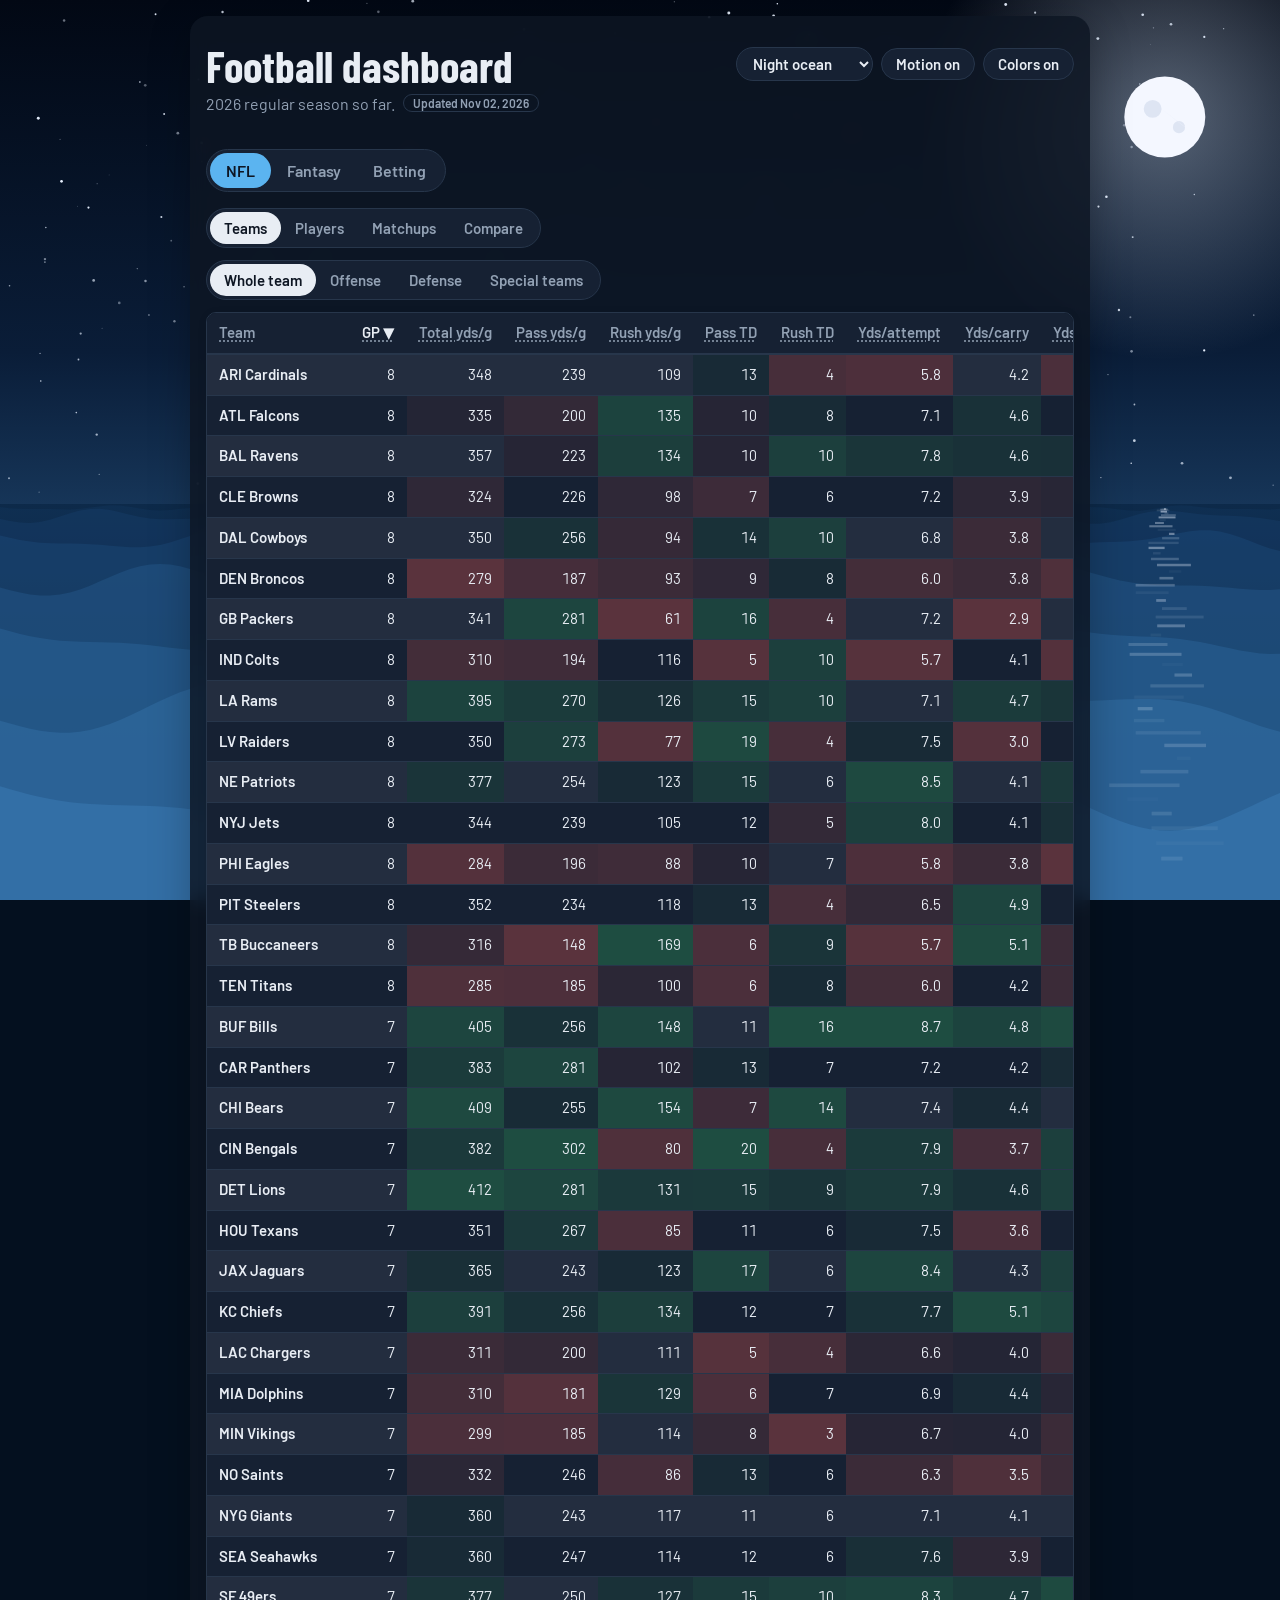
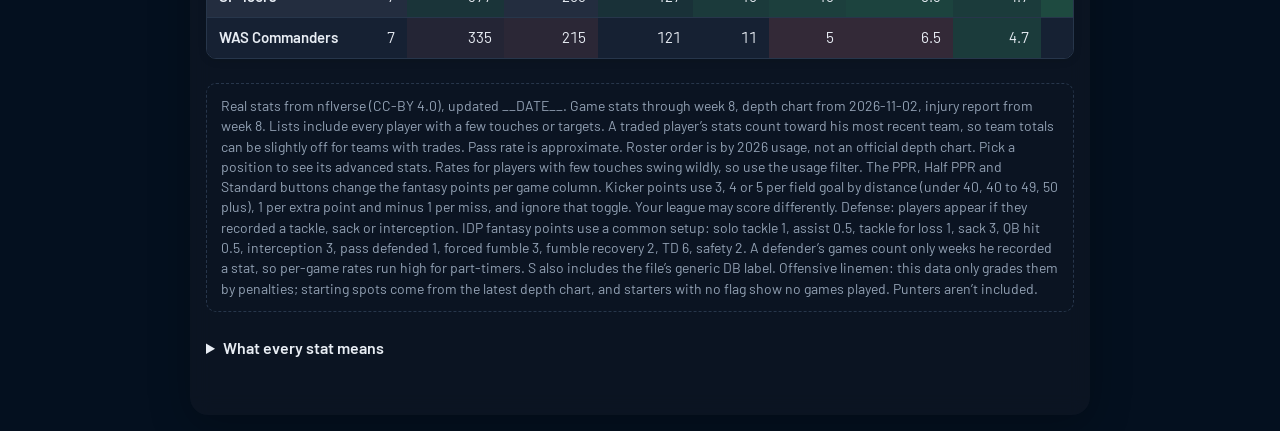
==== commit 2d543988: "Section registry, hash router, per-section error isolation, namespaced store registry.js: register({" ====
--- a/template.html
+++ b/template.html
@@ -7,7 +7,7 @@
 </head><body><canvas id="scene" aria-hidden="true"></canvas><main>
 <div class="top" id="top"><h1>Football dashboard</h1><button class="back dspb" id="dsp" aria-expanded="false" aria-controls="ctl">Display</button><div class="ctl" id="ctl"><select class="back" id="scn" aria-label="Background scene"><option value="ocean">Night ocean</option><option value="grass">Day grassland</option><option value="snow">Snowy peak</option></select><button class="back" id="mot" aria-label="Turn background motion on or off"></button><button class="back" id="clr" aria-label="Turn stat colors on or off"></button></div></div>
 <p class="sub">2026 regular season so far.<span class="upd" id="upd"></span></p><p class="hl" id="hl" hidden></p>
-<nav class="bar"><div class="seg sec" id="sec"><button data-s="nfl" aria-pressed="true">NFL</button><button data-s="fan" aria-pressed="false">Fantasy</button><button data-s="bet" aria-pressed="false">Betting</button></div></nav>
+<nav class="bar"><div class="seg sec" id="sec"></div></nav>
 <div class="bar" id="nflnav"><div class="seg" id="tabs"><button data-v="t" aria-pressed="true">Teams</button><button data-v="p" aria-pressed="false">Players</button><button data-v="n" aria-pressed="false">Matchups</button><button data-v="c" aria-pressed="false">Compare</button></div></div>
 <section id="vp" hidden>
  <div class="bar"><div class="seg" id="side"><button data-d="O" aria-pressed="true">Offense</button><button data-d="D" aria-pressed="false">Defense</button></div></div>
@@ -17,7 +17,7 @@
 </section>
 <section id="vt"><div class="bar"><div class="seg" id="tv"><button data-w="W" aria-pressed="true">Whole team</button><button data-w="O" aria-pressed="false">Offense</button><button data-w="D" aria-pressed="false">Defense</button><button data-w="S" aria-pressed="false">Special teams</button></div></div><div class="wrap" id="tt"></div><div id="td" hidden></div></section>
 <section id="vc" hidden><div class="bar"><div class="seg" id="cpos"></div></div>
-<div class="picks"><div class="pick a"><input id="ca" list="cl" aria-label="Player A" onfocus="this.select()"><div class="ptag" id="ia"></div></div><div class="pick b"><input id="cb" list="cl" aria-label="Player B" onfocus="this.select()"><div class="ptag" id="ib"></div></div></div><datalist id="cl"></datalist>
+<div class="picks"><div class="pick a"><input id="ca" list="cl" aria-label="Player A"><div class="ptag" id="ia"></div></div><div class="pick b"><input id="cb" list="cl" aria-label="Player B"><div class="ptag" id="ib"></div></div></div><datalist id="cl"></datalist>
 <div class="verdict" id="cv"></div><div class="tally" id="ct"></div><div id="cr"></div>
 <p class="sub">Tap a name box and start typing to search every player at that position.</p></section>
 
@@ -53,13 +53,14 @@
 <div class="note">Real stats from nflverse (CC-BY 4.0), updated __DATE__. <span id="fr"></span> Lists include every player with a few touches or targets. A traded player’s stats count toward his most recent team, so team totals can be slightly off for teams with trades. Pass rate is approximate. Roster order is by 2026 usage, not an official depth chart. Pick a position to see its advanced stats. Rates for players with few touches swing wildly, so use the usage filter. The PPR, Half PPR and Standard buttons change the fantasy points per game column. Kicker points use 3, 4 or 5 per field goal by distance (under 40, 40 to 49, 50 plus), 1 per extra point and minus 1 per miss, and ignore that toggle. Your league may score differently. Defense: players appear if they recorded a tackle, sack or interception. IDP fantasy points use a common setup: solo tackle 1, assist 0.5, tackle for loss 1, sack 3, QB hit 0.5, interception 3, pass defended 1, forced fumble 3, fumble recovery 2, TD 6, safety 2. A defender’s games count only weeks he recorded a stat, so per-game rates run high for part-timers. S also includes the file’s generic DB label. Offensive linemen: this data only grades them by penalties; starting spots come from the latest depth chart, and starters with no flag show no games played. Punters aren’t included.</div>
 <details id="gls"><summary>What every stat means</summary><dl id="glist"></dl></details>
 </main>
-<nav class="bnav" id="bnav" aria-label="Sections"><button data-s="nfl" aria-pressed="true"><svg viewBox="0 0 24 24" aria-hidden="true"><path d="M5 19c-1-6 3-13 14-14-1 11-8 15-14 14z" fill="none" stroke="currentColor" stroke-width="2" stroke-linejoin="round"/><path d="M9 15l6-6M10 11l3 3M12 9l3 3" stroke="currentColor" stroke-width="1.6" stroke-linecap="round"/></svg>NFL</button><button data-s="fan" aria-pressed="false"><svg viewBox="0 0 24 24" aria-hidden="true"><path d="M12 3l2.6 5.6 6 .7-4.5 4.1 1.2 6L12 16.4 6.7 19.4l1.2-6L3.4 9.3l6-.7z" fill="none" stroke="currentColor" stroke-width="2" stroke-linejoin="round"/></svg>Fantasy</button><button data-s="bet" aria-pressed="false"><svg viewBox="0 0 24 24" aria-hidden="true"><rect x="4" y="5" width="16" height="14" rx="2" fill="none" stroke="currentColor" stroke-width="2"/><path d="M8 10h3M8 14h8M14 10h2" stroke="currentColor" stroke-width="2" stroke-linecap="round"/></svg>Betting</button></nav>
+<nav class="bnav" id="bnav" aria-label="Sections"></nav>
 <div id="pc" class="pcard" hidden><div class="pcw" role="dialog" aria-modal="true" aria-labelledby="pcn"><button class="back pcx" id="pcx" aria-label="Close player card">✕</button><div id="pcb"></div></div></div>
 <script src="js/core.js?v=__VER__"></script>
 <script src="js/glossary.js?v=__VER__"></script>
 <script src="js/scene.js?v=__VER__"></script>
 <script src="js/ui.js?v=__VER__"></script>
 <script src="js/registry.js?v=__VER__"></script>
+<script src="js/router.js?v=__VER__"></script>
 <script src="js/sections/nfl-teams.js?v=__VER__"></script>
 <script src="js/sections/nfl-players.js?v=__VER__"></script>
 <script src="js/sections/nfl-matchups.js?v=__VER__"></script>
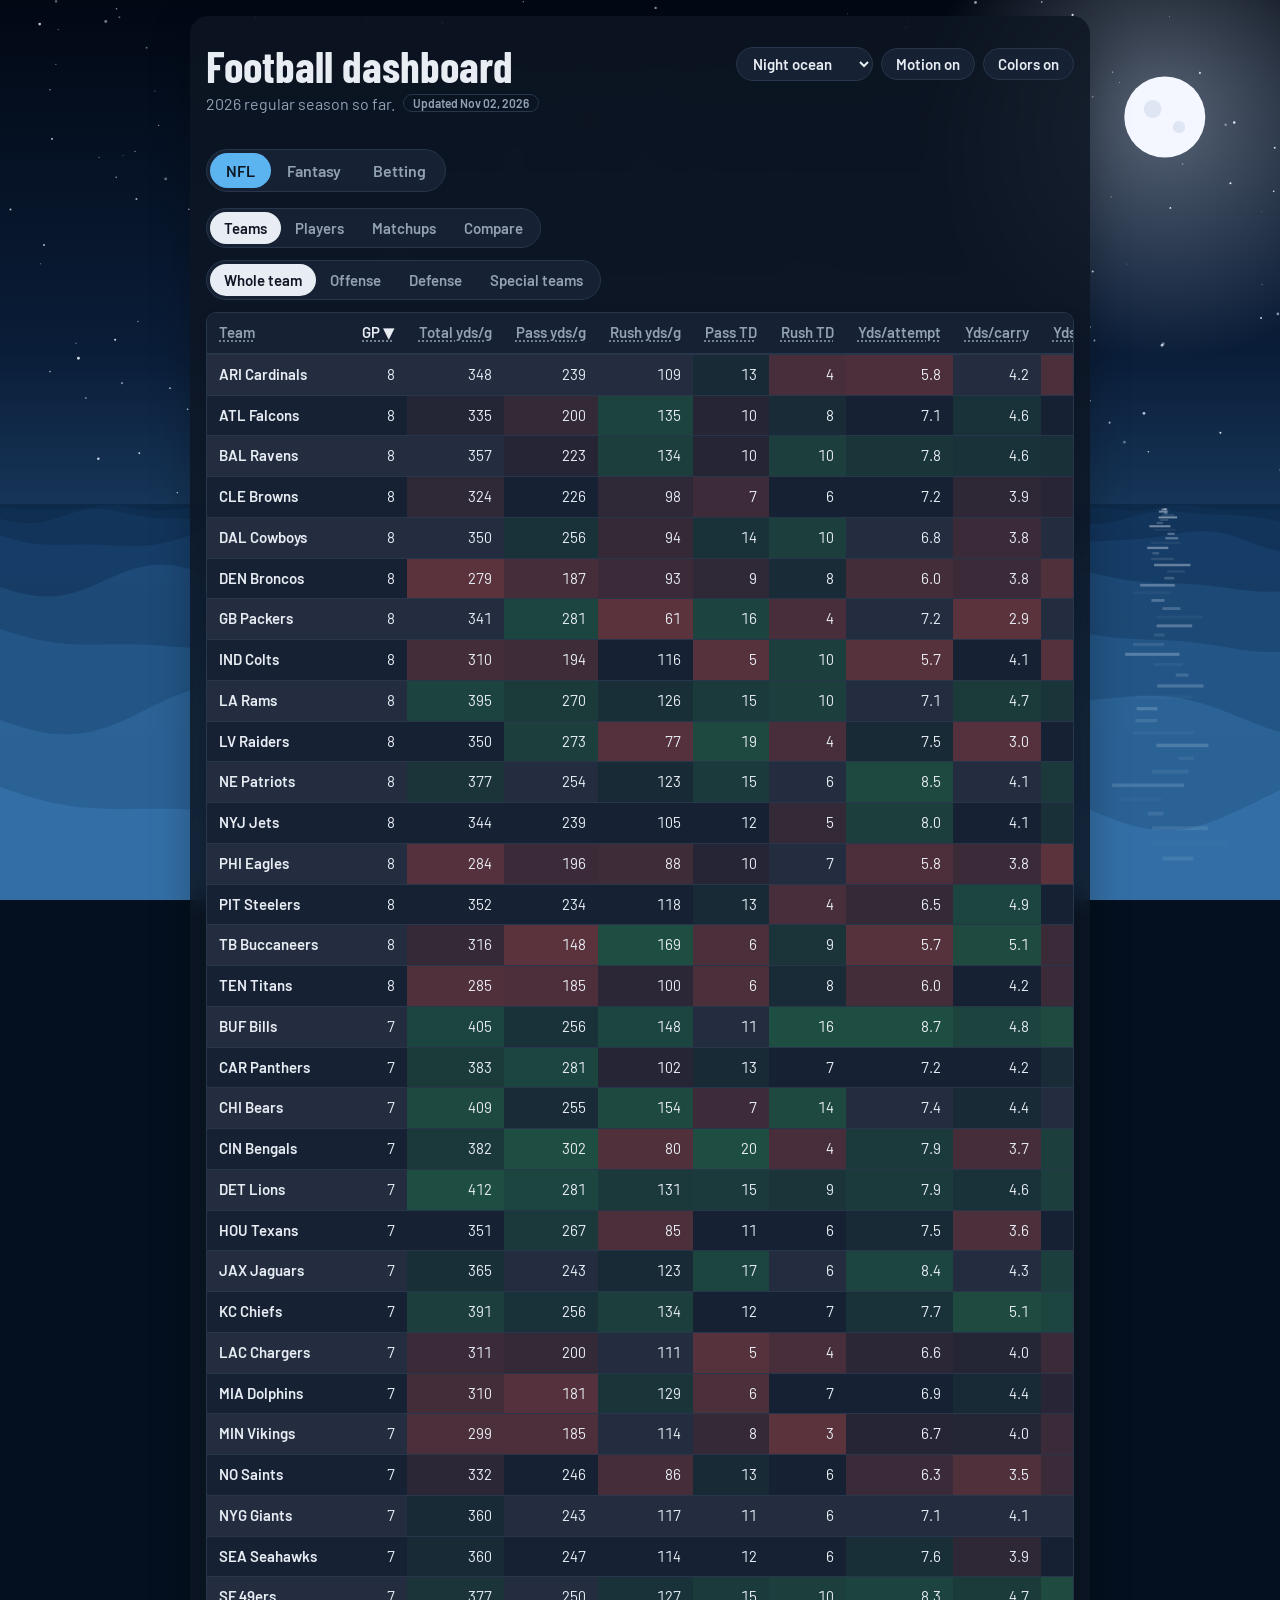
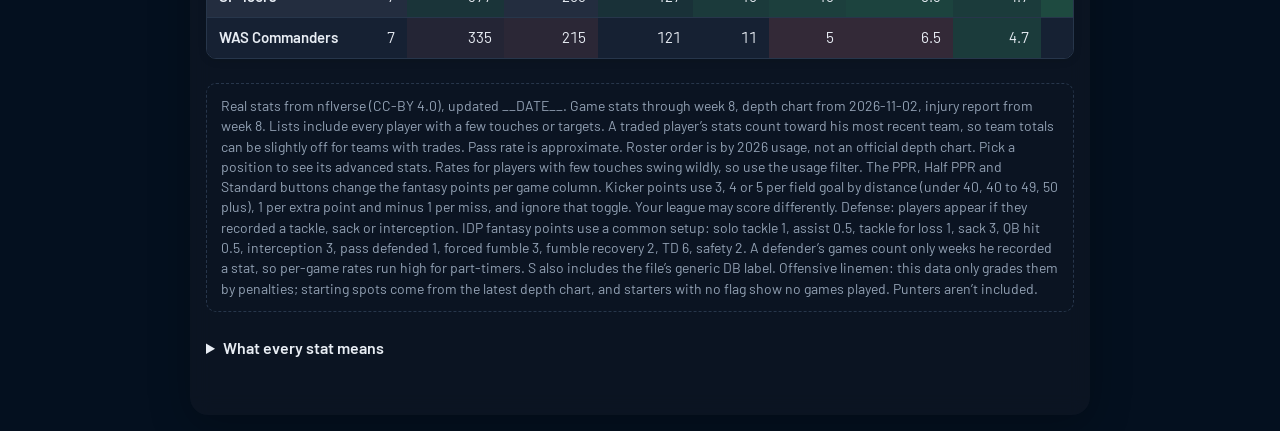
==== commit 8f41c48a: "Task 5 fix round 1: non-destructive store, router edge cases, boot and escaping fixes Store: bare ke" ====
--- a/template.html
+++ b/template.html
@@ -4,6 +4,8 @@
 <title>Football Dashboard</title>
 <link href="https://fonts.googleapis.com/css2?family=Barlow+Condensed:wght@600;700&family=Barlow:wght@400;500;600&display=swap" rel="stylesheet">
 <link rel="stylesheet" href="assets/site.css?v=__VER__">
+<script src="js/core.js?v=__VER__"></script>
+<script src="js/scene.js?v=__VER__"></script>
 </head><body><canvas id="scene" aria-hidden="true"></canvas><main>
 <div class="top" id="top"><h1>Football dashboard</h1><button class="back dspb" id="dsp" aria-expanded="false" aria-controls="ctl">Display</button><div class="ctl" id="ctl"><select class="back" id="scn" aria-label="Background scene"><option value="ocean">Night ocean</option><option value="grass">Day grassland</option><option value="snow">Snowy peak</option></select><button class="back" id="mot" aria-label="Turn background motion on or off"></button><button class="back" id="clr" aria-label="Turn stat colors on or off"></button></div></div>
 <p class="sub">2026 regular season so far.<span class="upd" id="upd"></span></p><p class="hl" id="hl" hidden></p>
@@ -55,9 +57,7 @@
 </main>
 <nav class="bnav" id="bnav" aria-label="Sections"></nav>
 <div id="pc" class="pcard" hidden><div class="pcw" role="dialog" aria-modal="true" aria-labelledby="pcn"><button class="back pcx" id="pcx" aria-label="Close player card">✕</button><div id="pcb"></div></div></div>
-<script src="js/core.js?v=__VER__"></script>
 <script src="js/glossary.js?v=__VER__"></script>
-<script src="js/scene.js?v=__VER__"></script>
 <script src="js/ui.js?v=__VER__"></script>
 <script src="js/registry.js?v=__VER__"></script>
 <script src="js/router.js?v=__VER__"></script>
